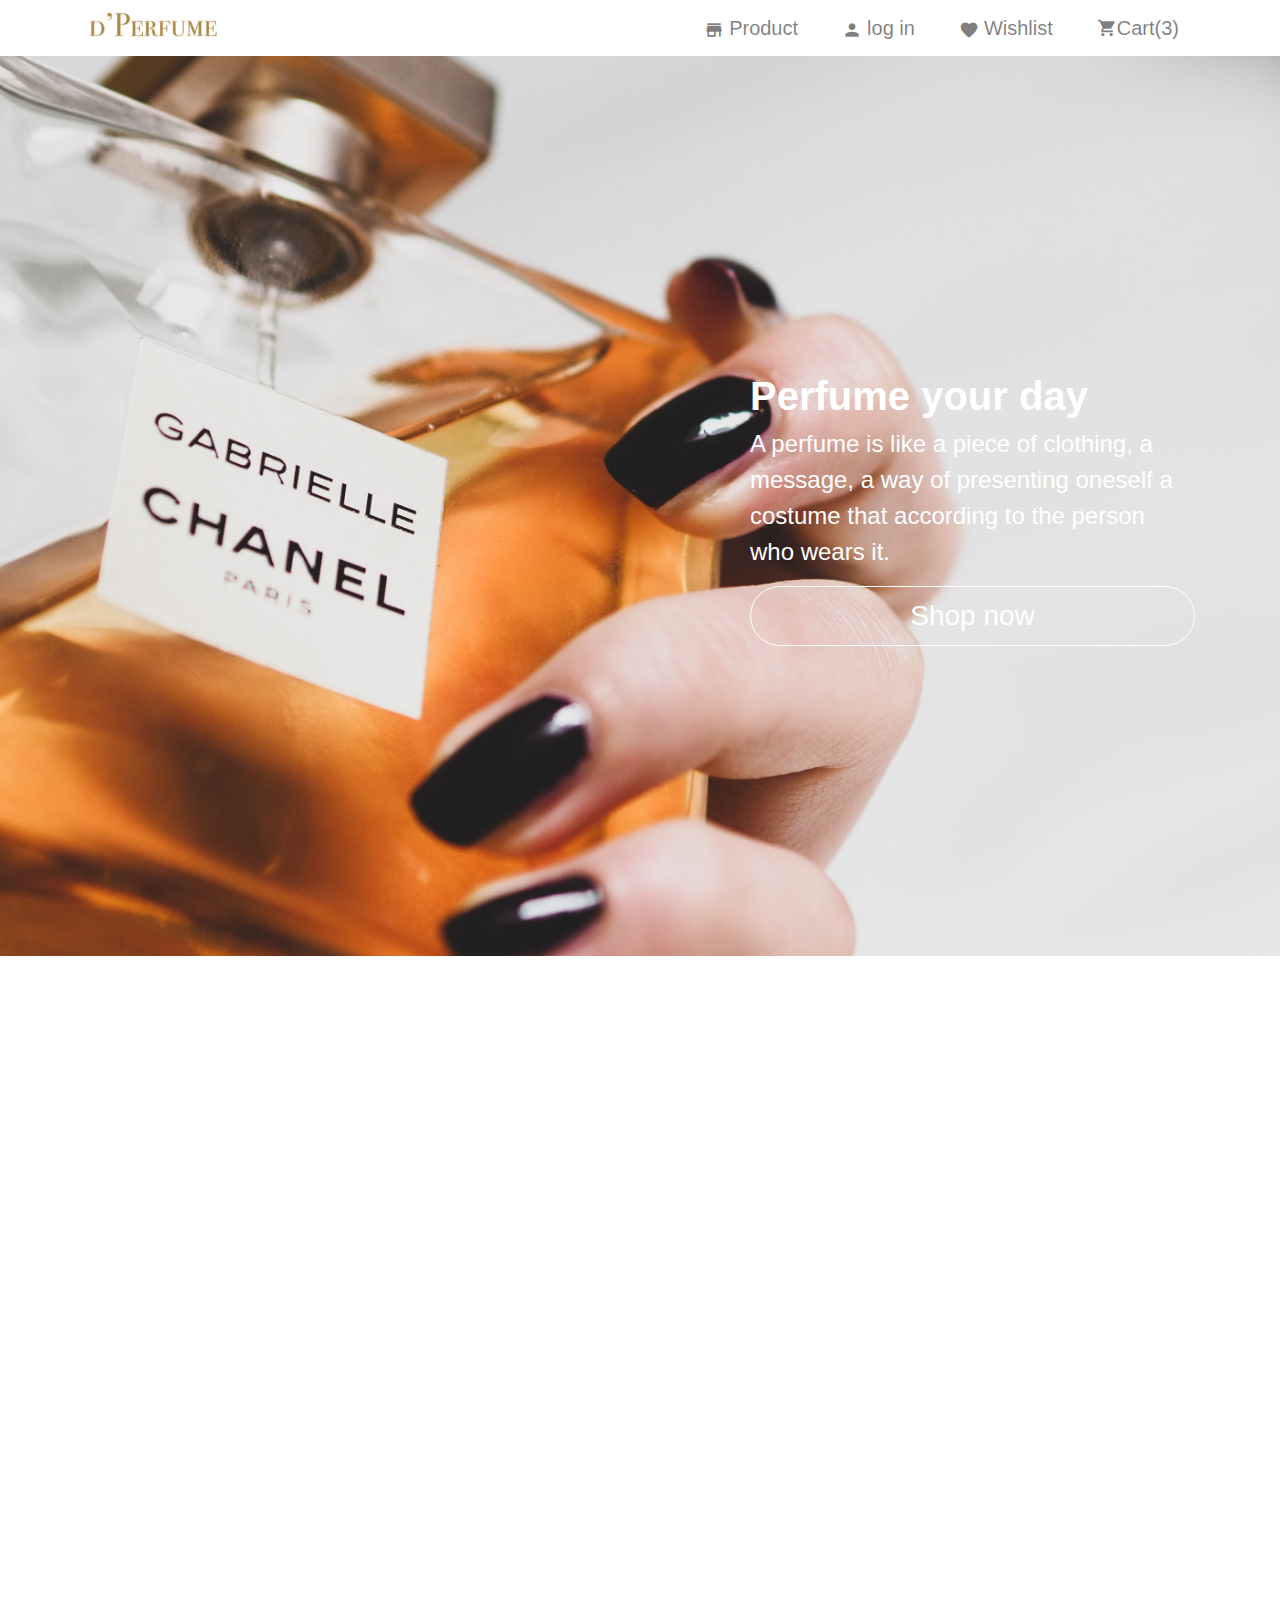
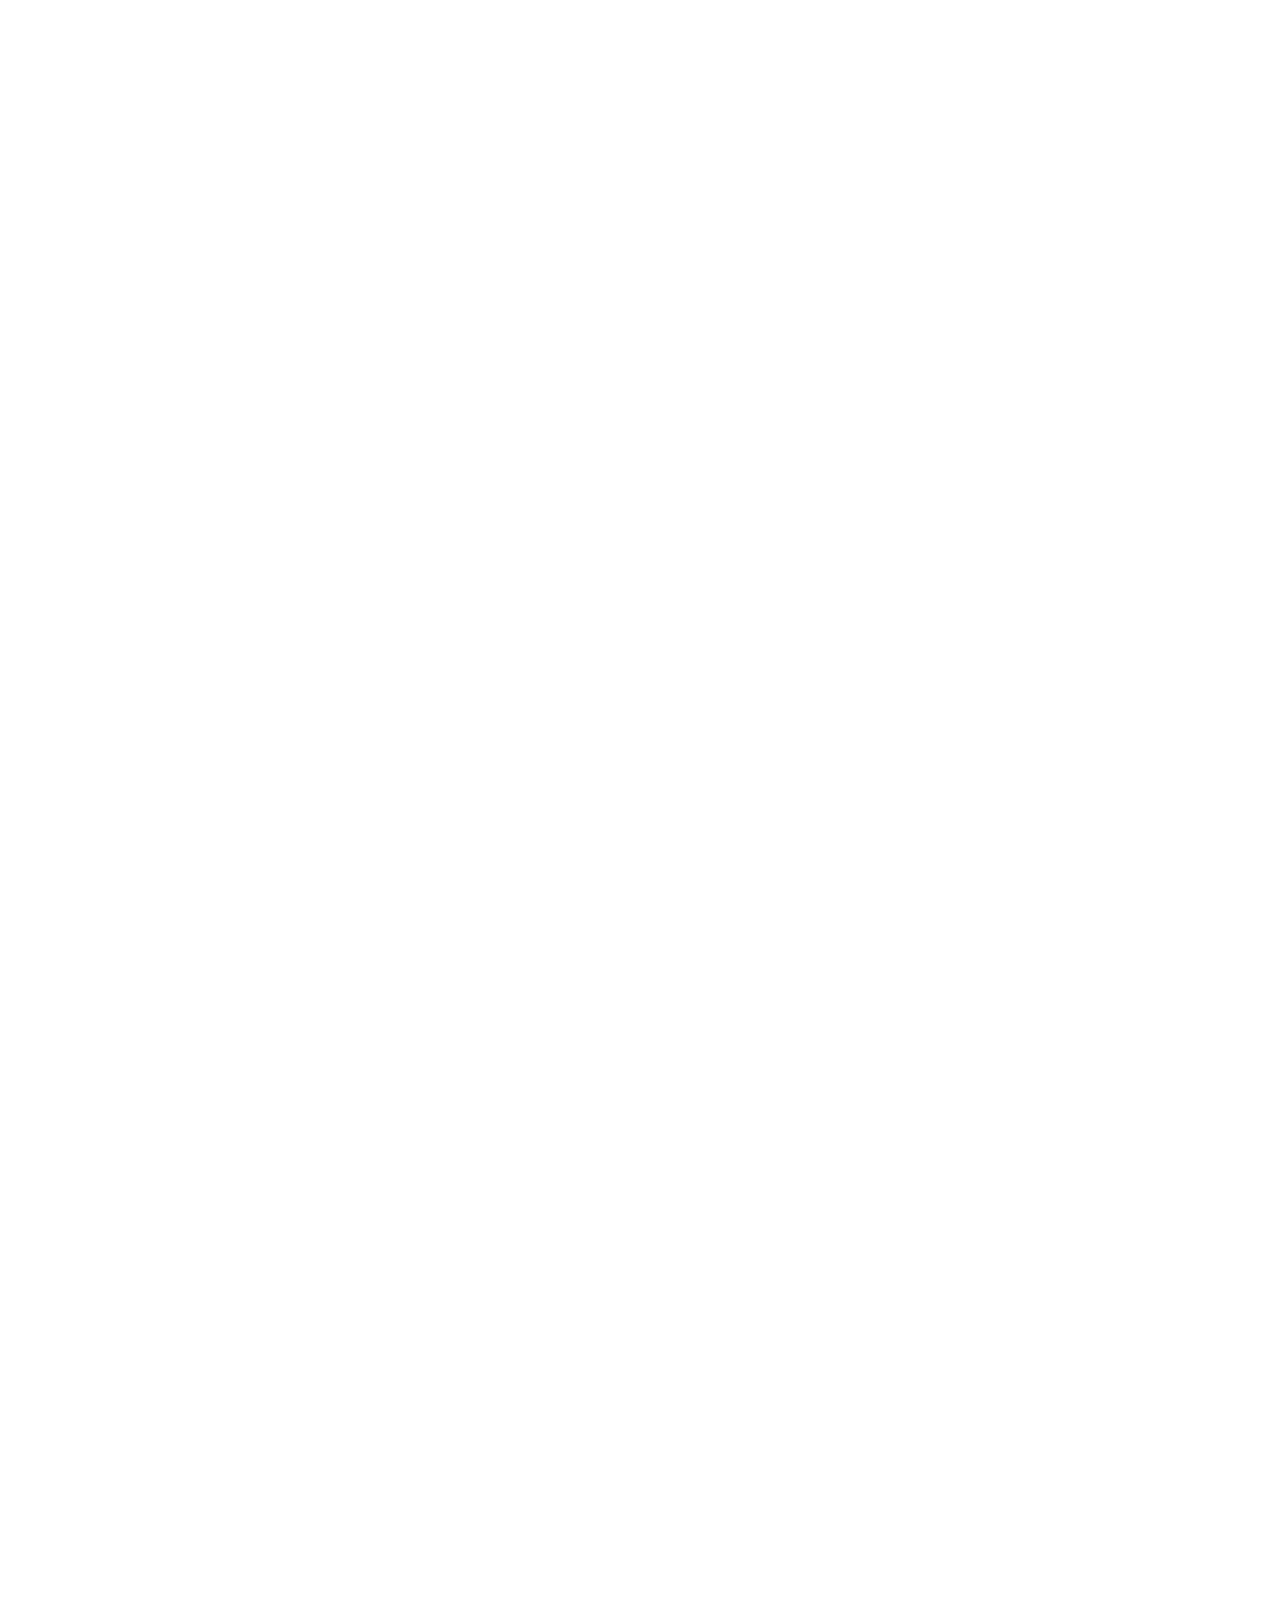
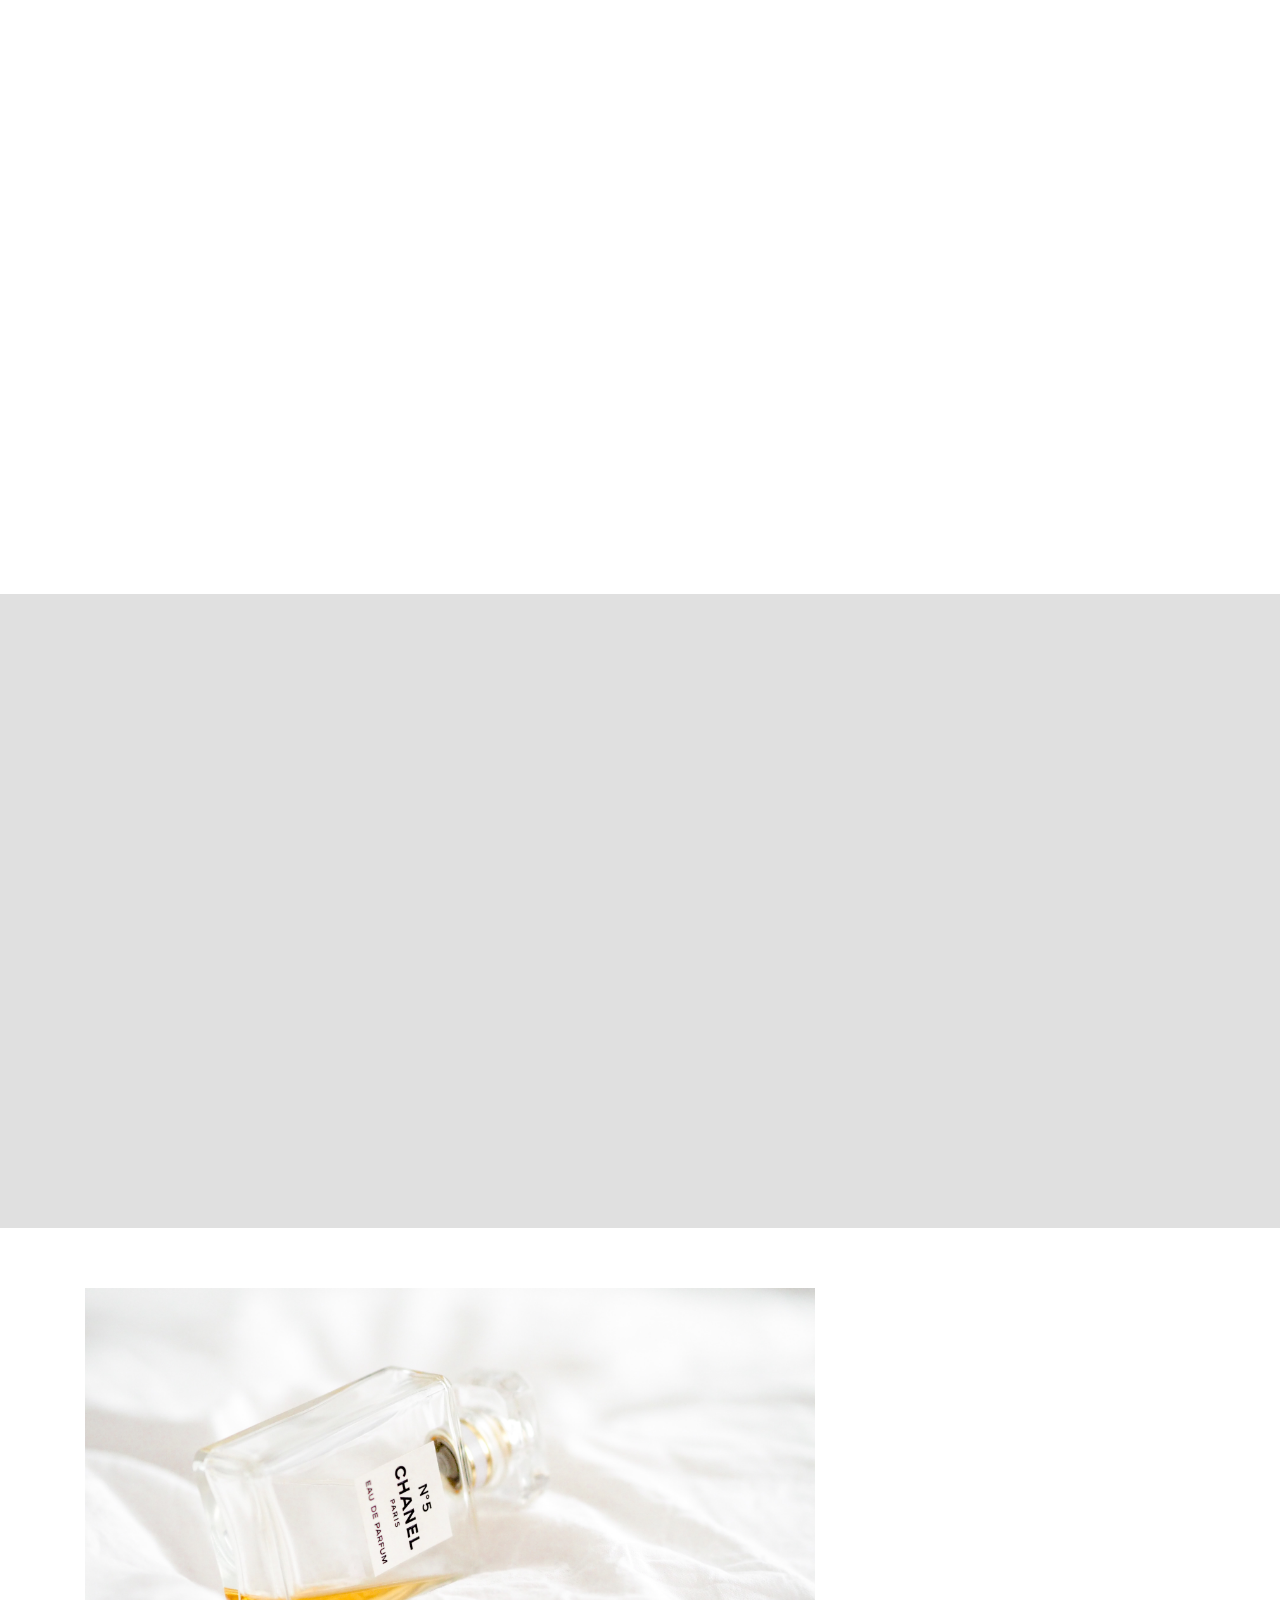
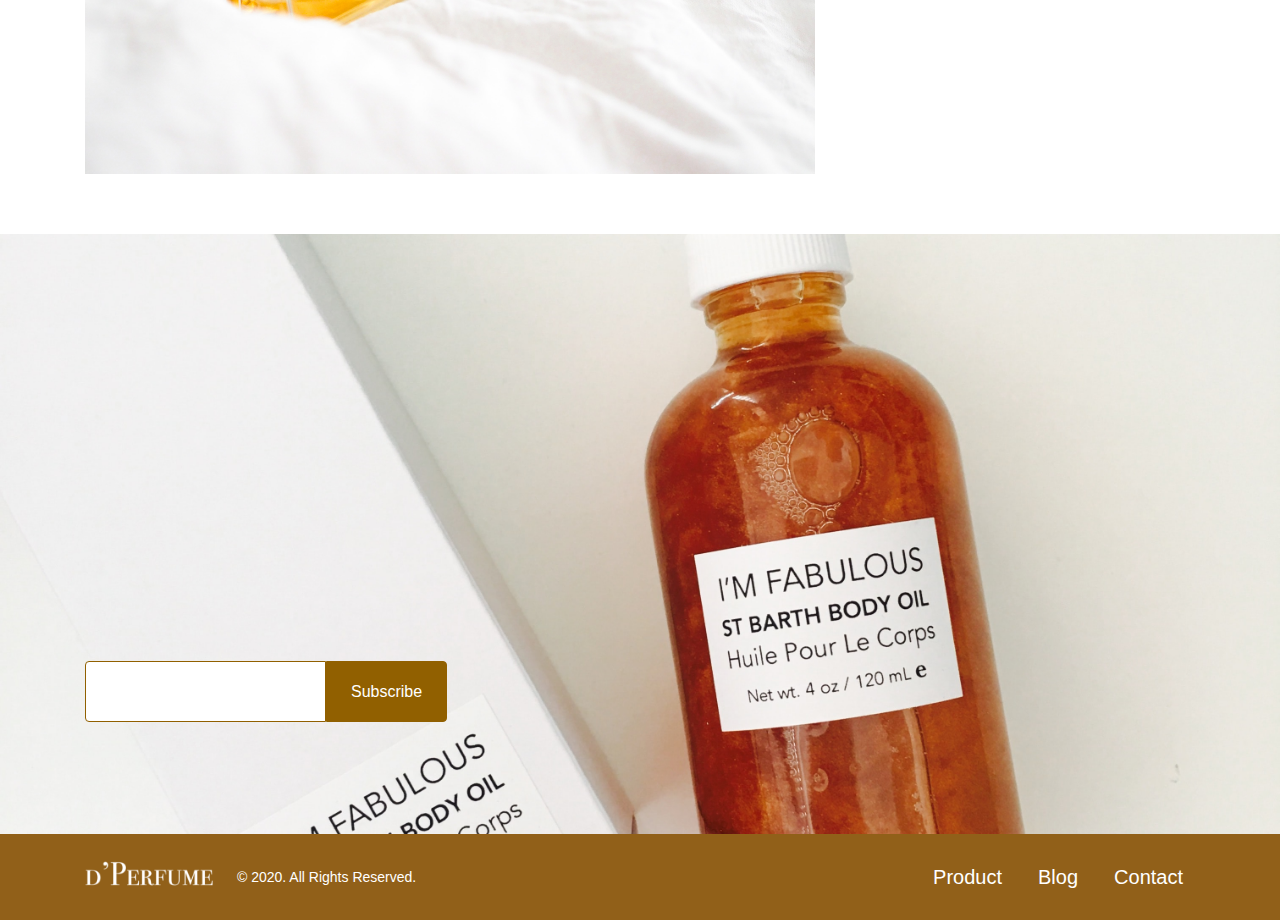
==== index.html @ 05b0032e "Update 2020-11-29T04:38:11.245Z" ====
<!DOCTYPE html>
<html lang="en">

<head>
  <meta charset="UTF-8">
  <meta name="viewport" content="width=device-width, initial-scale=1.0">
  <meta http-equiv="X-UA-Compatible" content="ie=edge">
  <title>首頁</title>
  <link href="https://fonts.googleapis.com/icon?family=Material+Icons"
    rel="stylesheet">
  <link rel="stylesheet" href="./assets/style/all.css">

</head>

<body>
  <header class="header">
    <div class="container-fluid container-md">
      <nav class="navbar navbar-expand-md navbar-light bg-light py-lg-1 ">
        <h1 class="ml-5 ml-md-0"><a class="navbar-brand logo" href="index.html">d’Perfume</a></h1>
        <div class="phone-menu d-lg-none d-flex align-items-center">
          <a class="d-md-none px-1 py-3" href="#">
            <span class="material-icons cart text-secondary-light">
              shopping_cart
            </span>
          </a>
          <button class="navbar-toggler" type="button" data-toggle="collapse"   data-target="#navbarNav" aria-controls="navbarNav" aria-expanded="false" aria-label="Toggle navigation">
            <span class="navbar-toggler-icon"></span>
          </button>
        </div>
        <div class="collapse navbar-collapse" id="navbarNav">
          <ul class="navbar-nav">
            <li class="nav-item mr-lg-5 order-0">
              <a class="nav-link text-center p-3" href="product.html">
                <span class="material-icons d-none d-md-inline">
                  store
                </span>
                Product</a>
            </li>
            <li class="nav-item mr-lg-5 order-5 order-md-1">
              <a class="nav-link text-center p-3" href="login.html">
                <span class="material-icons d-none d-md-inline">
                  person
                </span>
                log in </a>
            </li>
            <li class="nav-item mr-lg-5 order-1 order-md-2">
              <a class="nav-link text-center p-3" href="#">
                <span class="material-icons d-none d-md-inline">
                  favorite
                </span>
                Wishlist </a>
            </li>
            <li class="nav-item mr-lg-5 d-md-none order-2">
              <a class="nav-link text-center p-3" href="#">
                Blog </a>
            </li>
            <li class="nav-item mr-lg-5 d-md-none order-3">
              <a class="nav-link text-center p-3" href="#">
                Contact </a>
            </li>
            <li class="nav-item d-none d-md-block order-md-4">
              <a class="nav-link d-flex align-items-center p-3" href="#">
                <span class="material-icons d-md-inline">
                  shopping_cart
                </span>
                Cart(3) </a>
            </li>
          </ul>
        </div>
      </nav>
    </div>
  </header>

  

<!-- banner -->
<div class="banner">
  <div class="container d-flex">
    <div class="row my-auto">
      <div class="col-lg-5 offset-lg-7"">
        <h2 class="h1 text-light">Perfume your day</h2>
        <p class="h4 text-light mb-4">A perfume is like a piece of clothing, a message, a way of presenting oneself a costume that according to the person who wears it.</p>
        <a href="product.html" class="h3-m-xs btn-light-outline text-center px-20 px-lg-26 px-lg-27 py-3">Shop now</a>
      </div>
    </div>
  </div>
</div>

<!-- info -->
<div class="container py-10 py-lg-15">
  <ul>
    <li class="row no-gutters flex-lg-row-reverse align-items-center" data-aos="fade-up">
      <img src="./assets/images/index2.jpg" alt="" class="col-lg-6 img-fluid mb-2 mb-lg-0">
      <div class="info-card col-lg-6 mb-8 mb-lg-0">
        <h3 class="card-title">Gabrielle CHANEL</h3>
        <p class="card-text mb-2 mb-lg-4">全新嗅覺體驗，花香四溢、明亮馥郁。結合茉莉、依蘭依蘭、橙花和最迷人的格拉斯晚香玉之花香，呈現出夢幻花香氣息。 極具女性特質的香奈兒嘉柏麗香水，專為光芒四射的她而生。</p>
        <a href="#" class="card-link">查看更多</a>
      </div>
    </li>
    <li class="row no-gutters align-items-center" data-aos="fade-up">
      <img src="./assets/images/index3.png" alt="" class="col-lg-6 img-fluid mb-2 mb-lg-0">
      <div class="info-card col-lg-6 mb-8 mb-lg-0">
        <h3 class="card-title">Five O’clock Au Gingembre</h3>
        <p class="card-text mb-2 mb-lg-4">生薑與溫醇的肉桂香、紅糖的香甜摻和成一氣，溫暖微辛的氣息反倒形成一股輕煙氤氳開來，還帶點微微煙醺感漫溢在整個鼻息之間，細聞之下,又還有溫溫淡淡的木香，溫和而暖心。</p>
        <a href="#" class="card-link">查看更多</a>
      </div>
    </li>
    <li class="row no-gutters flex-lg-row-reverse align-items-center" data-aos="fade-up">
      <img src="./assets/images/index4.jpg" alt="" class="col-lg-6 img-fluid mb-2 mb-lg-0">
      <div class="info-card col-lg-6 mb-8 mb-lg-0">
        <h3 class="card-title">CHANEL N°5</h3>
        <p class="card-text mb-2 mb-lg-4">N°5，女性魅力的極致精髓。散發柔美澄透的乙醛花束香氣。經典傳奇香氛，蘊藏於極簡設計的獨特瓶身。</p>
        <a href="#" class="card-link">查看更多</a>
      </div>
    </li>
    <li class="row no-gutters align-items-center" data-aos="fade-up">
      <img src="./assets/images/index5.jpg" alt="" class="col-lg-6 img-fluid mb-2 mb-lg-0">
      <div class="info-card col-lg-6">
        <h3 class="card-subtitle mb-1">1. <br>Levels of Preventive <br>Maintenance Compliance</h3>
        <p class="card-p mb-5 mb-lg-10 mb-xl-13">The core idea of preventative maintenance is the performance of proactive actions against unscheduled downtime in order to identify potential defects before they evolve into something link severe.</p>
        <h3 class="card-subtitle mb-1">2. <br>Percentage of <br>Planned Maintenance</h3>
        <p class="card-p mb-5 mb-lg-10 mb-xl-13">The planned maintenance percentage is the total planned maintenance time in your CMMS software over a date range over the total number of hours of a service performed by the technicians.</p>
        <h3 class="card-subtitle mb-1">3. <br>Critical percentage of <br>planned maintenance</h3>
        <p class="card-p mb-5 mb-lg-13 mb-xl-15">Calculating the critical percentage of planned maintenance will help you prioritize the most important operations that should be performed immediately.</p>
        <a href="#" class="btn-secondary-outline h5-m text-center px-7 px-lg-10 px-xl-13 py-4">Plan a free online training</a>
      </div>
    </li>
  </ul>
</div>


<!-- product -->
<div class="product pt-8 pb-1 py-lg-8">
  <div class="container">
    <ul class="row">
      <li class="product-card col-lg-4 py-2" data-aos="fade-left">
        <a href="#" class="row">
          <div class="col-12 mb-2">
            <img src="./assets/images/index6.jpg" alt="" class="product-photo img-fluid d-none d-lg-block">
            <img src="./assets/images/index6-s.jpg" alt="" class="product-photo img-fluid d-block d-lg-none">
          </div>
          <div class="col-12">
            <h3 class="card-subtitle">Poppy & Barley</h3>
            <h4 class="card-p mb-1 mb-lg-4">Jo Malone</h4>
            <p class="card-p mb-8 mb-lg-0">NT$1,380<span class="card-p discount ml-2">NT$1,500</span></p>
          </div>
        </a>
      </li>
      <li class="product-card col-lg-4 py-2" data-aos="fade-left">
        <a href="#" class="row">
          <div class="col-12 mb-2">
            <img src="./assets/images/index7.jpg" alt="" class="product-photo img-fluid d-none d-lg-block">
            <img src="./assets/images/index7-s.jpg" alt="" class="product-photo img-fluid d-block d-lg-none">
          </div>
          <div class="col-12">
            <h3 class="card-subtitle">Body Wash</h3>
            <h4 class="card-p mb-1 mb-lg-4">Curology</h4>
            <p class="card-p mb-8 mb-lg-0">NT$1,580</p>
          </div>
        </a>
      </li>
      <li class="product-card col-lg-4 py-2" data-aos="fade-left">
        <a href="#" class="row">
          <div class="sold col-12 mb-2">
            <img src="./assets/images/index8.jpg" alt="" class="product-photo img-fluid d-none d-lg-block">
            <img src="./assets/images/index8-s.jpg" alt="" class="product-photo img-fluid d-block d-lg-none">
          </div>
          <p class="sold-text h4-sb text-light text-center">Sold out</p>
          <div class="col-12">
            <h3 class="card-subtitle">Apple Cider Vinegar Capsule</h3>
            <h4 class="card-p mb-1 mb-lg-4">Tonik</h4>
            <p class="card-p mb-8 mb-lg-0">NT$1,580</p>
          </div>
        </a>
      </li>
    </ul>
  </div>
</div>

<!-- news -->
<div class="container py-10 py-lg-15">
  <div class="row align-items-center">
    <div class="col-lg-8">
      <img src="./assets/images/index9.jpg" alt="" class="img-fluid mb-2 mb-lg-0">
    </div>
    <div class="col-lg-4" data-aos="zoom-in-up">
      <h3 class="card-title">Bottle-Recycling</h3>
      <h4 class="card-text mb-2 mb-lg-4">Recycle your used empty bottles and be rewarded!</h4>
      <p class="card-p mb-2 mb-lg-4">For the past 10 years, we have collected over 800,000 bottles through Empty Bottle Recycling Campaign and planted link than 860 pine trees for a better environment.For the past 10 years, we have collected over 800,000 bottles through Empty Bottle Recycling Campaign and planted link than 860 pine trees for a better environment.</p>
      <a href="#" class="card-link">查看更多</a>
    </div>
  </div>
</div>


<!-- subscript -->
<div class="subscript">
  <div class="container d-flex pb-28">
    <div class="row w-100 mt-auto">
      <div class="col-lg-4">
        <h2 class="h2-sb text-secondary-light mb-5" data-aos="fade-right">記得<br>訂閱以獲取更多資訊！</h2>
        <div class="d-flex">
          <input type="email" name="email" id="email" class="h6-m-xs text-secondary-light border border-primary-light rounded-left px-2 px-lg-3 px-lg-4 py-5">
          <input type="submit" value="Subscribe" class="h6-m-xs btn-primary rounded-right px-2 px-lg-6 py-5">
        </div>
      </div>
    </div>
  </div>
</div>

  <footer class="footer">
    <nav class="navbar .d-lg-none .d-lg-block navbar-expand-lg navbar-primary bg-primary py-5 py-lg-4 ">
      <div class="container justify-content-center justify-content-lg-between">
        <div class="d-flex align-items-center">
          <h4 class="mr-6 mr-lg-5"><a class="navbar-brand logo" href="index.html">d’Perfume</a></h1>
          <p class="h7-m text-light">© 2020. All Rights Reserved.</p>
        </div>
        <div class="d-none d-lg-block">
          <ul class="navbar-nav">
            <li class="nav-item mr-3">
              <a class="nav-link d-flex align-items-center p-3" href="product.html">
                Product</a>
            </li>
            <li class="nav-item mr-3">
              <a class="nav-link d-flex align-items-center p-3" href="#">
                Blog </a>
            </li>
            <li class="nav-item">
              <a class="nav-link d-flex align-items-center p-3" href="#">
                Contact </a>
            </li>
          </ul>
        </div>
      </div>
    </nav>
  </footer>


  <script src="https://code.jquery.com/jquery-3.5.1.slim.min.js" integrity="sha384-DfXdz2htPH0lsSSs5nCTpuj/zy4C+OGpamoFVy38MVBnE+IbbVYUew+OrCXaRkfj" crossorigin="anonymous"></script>
  <script src="https://cdn.jsdelivr.net/npm/bootstrap@4.5.3/dist/js/bootstrap.bundle.min.js" integrity="sha384-ho+j7jyWK8fNQe+A12Hb8AhRq26LrZ/JpcUGGOn+Y7RsweNrtN/tE3MoK7ZeZDyx" crossorigin="anonymous"></script>
  <script src="./assets/js/vendors.js"></script>
  <script src="./assets/js/all.js"></script>
  <link rel="stylesheet" href="https://unpkg.com/aos@next/dist/aos.css" />
  <script src="https://unpkg.com/aos@next/dist/aos.js"></script>
  <script>
    AOS.init({
      offset: 120, // offset (in px) from the original trigger point
      delay: 0, // values from 0 to 3000, with step 50ms
      duration: 1000, // values from 0 to 3000, with step 50ms
      easing: 'ease', // default easing for AOS animations
      once: false, // whether animation should happen only once - while scrolling down
    });
  </script>
</body>

</html>
---- assets/style/all.css ----
@charset "UTF-8";
/* http://meyerweb.com/eric/tools/css/reset/ 
   v2.0 | 20110126
   License: none (public domain)
*/
html,
body,
div,
span,
applet,
object,
iframe,
h1,
h2,
h3,
h4,
h5,
h6,
p,
blockquote,
pre,
a,
abbr,
acronym,
address,
big,
cite,
code,
del,
dfn,
em,
img,
ins,
kbd,
q,
s,
samp,
small,
strike,
strong,
sub,
sup,
tt,
var,
b,
u,
i,
center,
dl,
dt,
dd,
ol,
ul,
li,
fieldset,
form,
label,
legend,
table,
caption,
tbody,
tfoot,
thead,
tr,
th,
td,
article,
aside,
canvas,
details,
embed,
figure,
figcaption,
footer,
header,
hgroup,
menu,
nav,
output,
ruby,
section,
summary,
time,
mark,
audio,
video {
  margin: 0;
  padding: 0;
  border: 0;
  font-size: 100%;
  font: inherit;
  vertical-align: baseline; }

/* HTML5 display-role reset for older browsers */
article,
aside,
details,
figcaption,
figure,
footer,
header,
hgroup,
menu,
nav,
section {
  display: block; }

body {
  line-height: 1; }

ol,
ul {
  list-style: none; }

blockquote,
q {
  quotes: none; }

blockquote:before,
blockquote:after,
q:before,
q:after {
  content: '';
  content: none; }

table {
  border-collapse: collapse;
  border-spacing: 0; }

/* CSS RESET OVER */
/*!
 * Bootstrap v4.5.3 (https://getbootstrap.com/)
 * Copyright 2011-2020 The Bootstrap Authors
 * Copyright 2011-2020 Twitter, Inc.
 * Licensed under MIT (https://github.com/twbs/bootstrap/blob/main/LICENSE)
 */
:root {
  --blue: #007bff;
  --indigo: #6610f2;
  --purple: #6f42c1;
  --pink: #e83e8c;
  --red: #dc3545;
  --orange: #fd7e14;
  --yellow: #ffc107;
  --green: #28a745;
  --teal: #20c997;
  --cyan: #17a2b8;
  --white: #fff;
  --gray: #6c757d;
  --gray-dark: #343a40;
  --primary: #916019;
  --primary-light: #916000;
  --primary-lighter: #AC8A46;
  --secondary: #000000;
  --secondary-light: #8D8D8D;
  --secondary-lighter: #E0E0E0;
  --success: #28a745;
  --info: #495057;
  --info-dark: #373A3C;
  --info-light: #818A91;
  --info-lighter: #CED4DA;
  --point: #707070;
  --point-dark: #848484;
  --point-light: #A5A5A5;
  --warning: #ffc107;
  --danger: #dc3545;
  --light: #FFFFFF;
  --dark: #212529;
  --breakpoint-xs: 0;
  --breakpoint-sm: 576px;
  --breakpoint-md: 768px;
  --breakpoint-lg: 992px;
  --breakpoint-xl: 1200px;
  --font-family-sans-serif: -apple-system, BlinkMacSystemFont, "Segoe UI", Roboto, "Helvetica Neue", Arial, "Noto Sans", sans-serif, "Apple Color Emoji", "Segoe UI Emoji", "Segoe UI Symbol", "Noto Color Emoji";
  --font-family-monospace: SFMono-Regular, Menlo, Monaco, Consolas, "Liberation Mono", "Courier New", monospace; }

*,
*::before,
*::after {
  -webkit-box-sizing: border-box;
          box-sizing: border-box; }

html {
  font-family: sans-serif;
  line-height: 1.15;
  -webkit-text-size-adjust: 100%;
  -webkit-tap-highlight-color: rgba(0, 0, 0, 0); }

article,
aside,
figcaption,
figure,
footer,
header,
hgroup,
main,
nav,
section {
  display: block; }

body {
  margin: 0;
  font-family: -apple-system, BlinkMacSystemFont, "Segoe UI", Roboto, "Helvetica Neue", Arial, "Noto Sans", sans-serif, "Apple Color Emoji", "Segoe UI Emoji", "Segoe UI Symbol", "Noto Color Emoji";
  font-size: 1rem;
  font-weight: 400;
  line-height: 1.5;
  color: #212529;
  text-align: left;
  background-color: #fff; }

[tabindex="-1"]:focus:not(:focus-visible) {
  outline: 0 !important; }

hr {
  -webkit-box-sizing: content-box;
          box-sizing: content-box;
  height: 0;
  overflow: visible; }

h1,
h2,
h3,
h4,
h5,
h6 {
  margin-top: 0;
  margin-bottom: 0; }

p {
  margin-top: 0;
  margin-bottom: 0; }

abbr[title],
abbr[data-original-title] {
  text-decoration: underline;
  -webkit-text-decoration: underline dotted;
          text-decoration: underline dotted;
  cursor: help;
  border-bottom: 0;
  -webkit-text-decoration-skip-ink: none;
          text-decoration-skip-ink: none; }

address {
  margin-bottom: 1rem;
  font-style: normal;
  line-height: inherit; }

ol,
ul,
dl {
  margin-top: 0;
  margin-bottom: 1rem; }

ol ol,
ul ul,
ol ul,
ul ol {
  margin-bottom: 0; }

dt {
  font-weight: 700; }

dd {
  margin-bottom: .5rem;
  margin-left: 0; }

blockquote {
  margin: 0 0 1rem; }

b,
strong {
  font-weight: bolder; }

small {
  font-size: 80%; }

sub,
sup {
  position: relative;
  font-size: 75%;
  line-height: 0;
  vertical-align: baseline; }

sub {
  bottom: -.25em; }

sup {
  top: -.5em; }

a {
  color: #000000;
  text-decoration: none;
  background-color: transparent; }

a:not([href]):not([class]) {
  color: inherit;
  text-decoration: none; }
  a:not([href]):not([class]):hover {
    color: inherit;
    text-decoration: none; }

pre,
code,
kbd,
samp {
  font-family: SFMono-Regular, Menlo, Monaco, Consolas, "Liberation Mono", "Courier New", monospace;
  font-size: 1em; }

pre {
  margin-top: 0;
  margin-bottom: 1rem;
  overflow: auto;
  -ms-overflow-style: scrollbar; }

figure {
  margin: 0 0 1rem; }

img {
  vertical-align: middle;
  border-style: none; }

svg {
  overflow: hidden;
  vertical-align: middle; }

table {
  border-collapse: collapse; }

caption {
  padding-top: 0.75rem;
  padding-bottom: 0.75rem;
  color: #6c757d;
  text-align: left;
  caption-side: bottom; }

th {
  text-align: inherit;
  text-align: -webkit-match-parent; }

label {
  display: inline-block;
  margin-bottom: 0; }

button {
  border-radius: 0; }

button:focus {
  outline: 1px dotted;
  outline: 5px auto -webkit-focus-ring-color; }

input,
button,
select,
optgroup,
textarea {
  margin: 0;
  font-family: inherit;
  font-size: inherit;
  line-height: inherit; }

button,
input {
  overflow: visible; }

button,
select {
  text-transform: none; }

[role="button"] {
  cursor: pointer; }

select {
  word-wrap: normal; }

button,
[type="button"],
[type="reset"],
[type="submit"] {
  -webkit-appearance: button; }

button:not(:disabled),
[type="button"]:not(:disabled),
[type="reset"]:not(:disabled),
[type="submit"]:not(:disabled) {
  cursor: pointer; }

button::-moz-focus-inner,
[type="button"]::-moz-focus-inner,
[type="reset"]::-moz-focus-inner,
[type="submit"]::-moz-focus-inner {
  padding: 0;
  border-style: none; }

input[type="radio"],
input[type="checkbox"] {
  -webkit-box-sizing: border-box;
          box-sizing: border-box;
  padding: 0; }

textarea {
  overflow: auto;
  resize: vertical; }

fieldset {
  min-width: 0;
  padding: 0;
  margin: 0;
  border: 0; }

legend {
  display: block;
  width: 100%;
  max-width: 100%;
  padding: 0;
  margin-bottom: .5rem;
  font-size: 1.5rem;
  line-height: inherit;
  color: inherit;
  white-space: normal; }

progress {
  vertical-align: baseline; }

[type="number"]::-webkit-inner-spin-button,
[type="number"]::-webkit-outer-spin-button {
  height: auto; }

[type="search"] {
  outline-offset: -2px;
  -webkit-appearance: none; }

[type="search"]::-webkit-search-decoration {
  -webkit-appearance: none; }

::-webkit-file-upload-button {
  font: inherit;
  -webkit-appearance: button; }

output {
  display: inline-block; }

summary {
  display: list-item;
  cursor: pointer; }

template {
  display: none; }

[hidden] {
  display: none !important; }

.img-fluid {
  max-width: 100%;
  height: auto; }

.img-thumbnail {
  padding: 0.25rem;
  background-color: #fff;
  border: 1px solid #dee2e6;
  border-radius: 0.25rem;
  max-width: 100%;
  height: auto; }

.figure {
  display: inline-block; }

.figure-img {
  margin-bottom: 2px;
  line-height: 1; }

.figure-caption {
  font-size: 90%;
  color: #6c757d; }

code {
  font-size: 87.5%;
  color: #e83e8c;
  word-wrap: break-word; }
  a > code {
    color: inherit; }

kbd {
  padding: 0.2rem 0.4rem;
  font-size: 87.5%;
  color: #fff;
  background-color: #212529;
  border-radius: 0.2rem; }
  kbd kbd {
    padding: 0;
    font-size: 100%;
    font-weight: 700; }

pre {
  display: block;
  font-size: 87.5%;
  color: #212529; }
  pre code {
    font-size: inherit;
    color: inherit;
    word-break: normal; }

.pre-scrollable {
  max-height: 340px;
  overflow-y: scroll; }

.container,
.container-fluid,
.container-sm,
.container-md,
.container-lg,
.container-xl {
  width: 100%;
  padding-right: 15px;
  padding-left: 15px;
  margin-right: auto;
  margin-left: auto; }

@media (min-width: 576px) {
  .container, .container-sm {
    max-width: 540px; } }

@media (min-width: 768px) {
  .container, .container-sm, .container-md {
    max-width: 720px; } }

@media (min-width: 992px) {
  .container, .container-sm, .container-md, .container-lg {
    max-width: 960px; } }

@media (min-width: 1200px) {
  .container, .container-sm, .container-md, .container-lg, .container-xl {
    max-width: 1140px; } }

.row {
  display: -webkit-box;
  display: -ms-flexbox;
  display: flex;
  -ms-flex-wrap: wrap;
      flex-wrap: wrap;
  margin-right: -15px;
  margin-left: -15px; }

.no-gutters {
  margin-right: 0;
  margin-left: 0; }
  .no-gutters > .col,
  .no-gutters > [class*="col-"] {
    padding-right: 0;
    padding-left: 0; }

.col-1, .col-2, .col-3, .col-4, .col-5, .col-6, .col-7, .col-8, .col-9, .col-10, .col-11, .col-12, .col,
.col-auto, .col-sm-1, .col-sm-2, .col-sm-3, .col-sm-4, .col-sm-5, .col-sm-6, .col-sm-7, .col-sm-8, .col-sm-9, .col-sm-10, .col-sm-11, .col-sm-12, .col-sm,
.col-sm-auto, .col-md-1, .col-md-2, .col-md-3, .col-md-4, .col-md-5, .col-md-6, .col-md-7, .col-md-8, .col-md-9, .col-md-10, .col-md-11, .col-md-12, .col-md,
.col-md-auto, .col-lg-1, .col-lg-2, .col-lg-3, .col-lg-4, .col-lg-5, .col-lg-6, .col-lg-7, .col-lg-8, .col-lg-9, .col-lg-10, .col-lg-11, .col-lg-12, .col-lg,
.col-lg-auto, .col-xl-1, .col-xl-2, .col-xl-3, .col-xl-4, .col-xl-5, .col-xl-6, .col-xl-7, .col-xl-8, .col-xl-9, .col-xl-10, .col-xl-11, .col-xl-12, .col-xl,
.col-xl-auto {
  position: relative;
  width: 100%;
  padding-right: 15px;
  padding-left: 15px; }

.col {
  -ms-flex-preferred-size: 0;
      flex-basis: 0;
  -webkit-box-flex: 1;
      -ms-flex-positive: 1;
          flex-grow: 1;
  max-width: 100%; }

.row-cols-1 > * {
  -webkit-box-flex: 0;
      -ms-flex: 0 0 100%;
          flex: 0 0 100%;
  max-width: 100%; }

.row-cols-2 > * {
  -webkit-box-flex: 0;
      -ms-flex: 0 0 50%;
          flex: 0 0 50%;
  max-width: 50%; }

.row-cols-3 > * {
  -webkit-box-flex: 0;
      -ms-flex: 0 0 33.33333%;
          flex: 0 0 33.33333%;
  max-width: 33.33333%; }

.row-cols-4 > * {
  -webkit-box-flex: 0;
      -ms-flex: 0 0 25%;
          flex: 0 0 25%;
  max-width: 25%; }

.row-cols-5 > * {
  -webkit-box-flex: 0;
      -ms-flex: 0 0 20%;
          flex: 0 0 20%;
  max-width: 20%; }

.row-cols-6 > * {
  -webkit-box-flex: 0;
      -ms-flex: 0 0 16.66667%;
          flex: 0 0 16.66667%;
  max-width: 16.66667%; }

.col-auto {
  -webkit-box-flex: 0;
      -ms-flex: 0 0 auto;
          flex: 0 0 auto;
  width: auto;
  max-width: 100%; }

.col-1 {
  -webkit-box-flex: 0;
      -ms-flex: 0 0 8.33333%;
          flex: 0 0 8.33333%;
  max-width: 8.33333%; }

.col-2 {
  -webkit-box-flex: 0;
      -ms-flex: 0 0 16.66667%;
          flex: 0 0 16.66667%;
  max-width: 16.66667%; }

.col-3 {
  -webkit-box-flex: 0;
      -ms-flex: 0 0 25%;
          flex: 0 0 25%;
  max-width: 25%; }

.col-4 {
  -webkit-box-flex: 0;
      -ms-flex: 0 0 33.33333%;
          flex: 0 0 33.33333%;
  max-width: 33.33333%; }

.col-5 {
  -webkit-box-flex: 0;
      -ms-flex: 0 0 41.66667%;
          flex: 0 0 41.66667%;
  max-width: 41.66667%; }

.col-6 {
  -webkit-box-flex: 0;
      -ms-flex: 0 0 50%;
          flex: 0 0 50%;
  max-width: 50%; }

.col-7 {
  -webkit-box-flex: 0;
      -ms-flex: 0 0 58.33333%;
          flex: 0 0 58.33333%;
  max-width: 58.33333%; }

.col-8 {
  -webkit-box-flex: 0;
      -ms-flex: 0 0 66.66667%;
          flex: 0 0 66.66667%;
  max-width: 66.66667%; }

.col-9 {
  -webkit-box-flex: 0;
      -ms-flex: 0 0 75%;
          flex: 0 0 75%;
  max-width: 75%; }

.col-10 {
  -webkit-box-flex: 0;
      -ms-flex: 0 0 83.33333%;
          flex: 0 0 83.33333%;
  max-width: 83.33333%; }

.col-11 {
  -webkit-box-flex: 0;
      -ms-flex: 0 0 91.66667%;
          flex: 0 0 91.66667%;
  max-width: 91.66667%; }

.col-12 {
  -webkit-box-flex: 0;
      -ms-flex: 0 0 100%;
          flex: 0 0 100%;
  max-width: 100%; }

.order-first {
  -webkit-box-ordinal-group: 0;
      -ms-flex-order: -1;
          order: -1; }

.order-last {
  -webkit-box-ordinal-group: 14;
      -ms-flex-order: 13;
          order: 13; }

.order-0 {
  -webkit-box-ordinal-group: 1;
      -ms-flex-order: 0;
          order: 0; }

.order-1 {
  -webkit-box-ordinal-group: 2;
      -ms-flex-order: 1;
          order: 1; }

.order-2 {
  -webkit-box-ordinal-group: 3;
      -ms-flex-order: 2;
          order: 2; }

.order-3 {
  -webkit-box-ordinal-group: 4;
      -ms-flex-order: 3;
          order: 3; }

.order-4 {
  -webkit-box-ordinal-group: 5;
      -ms-flex-order: 4;
          order: 4; }

.order-5 {
  -webkit-box-ordinal-group: 6;
      -ms-flex-order: 5;
          order: 5; }

.order-6 {
  -webkit-box-ordinal-group: 7;
      -ms-flex-order: 6;
          order: 6; }

.order-7 {
  -webkit-box-ordinal-group: 8;
      -ms-flex-order: 7;
          order: 7; }

.order-8 {
  -webkit-box-ordinal-group: 9;
      -ms-flex-order: 8;
          order: 8; }

.order-9 {
  -webkit-box-ordinal-group: 10;
      -ms-flex-order: 9;
          order: 9; }

.order-10 {
  -webkit-box-ordinal-group: 11;
      -ms-flex-order: 10;
          order: 10; }

.order-11 {
  -webkit-box-ordinal-group: 12;
      -ms-flex-order: 11;
          order: 11; }

.order-12 {
  -webkit-box-ordinal-group: 13;
      -ms-flex-order: 12;
          order: 12; }

.offset-1 {
  margin-left: 8.33333%; }

.offset-2 {
  margin-left: 16.66667%; }

.offset-3 {
  margin-left: 25%; }

.offset-4 {
  margin-left: 33.33333%; }

.offset-5 {
  margin-left: 41.66667%; }

.offset-6 {
  margin-left: 50%; }

.offset-7 {
  margin-left: 58.33333%; }

.offset-8 {
  margin-left: 66.66667%; }

.offset-9 {
  margin-left: 75%; }

.offset-10 {
  margin-left: 83.33333%; }

.offset-11 {
  margin-left: 91.66667%; }

@media (min-width: 576px) {
  .col-sm {
    -ms-flex-preferred-size: 0;
        flex-basis: 0;
    -webkit-box-flex: 1;
        -ms-flex-positive: 1;
            flex-grow: 1;
    max-width: 100%; }
  .row-cols-sm-1 > * {
    -webkit-box-flex: 0;
        -ms-flex: 0 0 100%;
            flex: 0 0 100%;
    max-width: 100%; }
  .row-cols-sm-2 > * {
    -webkit-box-flex: 0;
        -ms-flex: 0 0 50%;
            flex: 0 0 50%;
    max-width: 50%; }
  .row-cols-sm-3 > * {
    -webkit-box-flex: 0;
        -ms-flex: 0 0 33.33333%;
            flex: 0 0 33.33333%;
    max-width: 33.33333%; }
  .row-cols-sm-4 > * {
    -webkit-box-flex: 0;
        -ms-flex: 0 0 25%;
            flex: 0 0 25%;
    max-width: 25%; }
  .row-cols-sm-5 > * {
    -webkit-box-flex: 0;
        -ms-flex: 0 0 20%;
            flex: 0 0 20%;
    max-width: 20%; }
  .row-cols-sm-6 > * {
    -webkit-box-flex: 0;
        -ms-flex: 0 0 16.66667%;
            flex: 0 0 16.66667%;
    max-width: 16.66667%; }
  .col-sm-auto {
    -webkit-box-flex: 0;
        -ms-flex: 0 0 auto;
            flex: 0 0 auto;
    width: auto;
    max-width: 100%; }
  .col-sm-1 {
    -webkit-box-flex: 0;
        -ms-flex: 0 0 8.33333%;
            flex: 0 0 8.33333%;
    max-width: 8.33333%; }
  .col-sm-2 {
    -webkit-box-flex: 0;
        -ms-flex: 0 0 16.66667%;
            flex: 0 0 16.66667%;
    max-width: 16.66667%; }
  .col-sm-3 {
    -webkit-box-flex: 0;
        -ms-flex: 0 0 25%;
            flex: 0 0 25%;
    max-width: 25%; }
  .col-sm-4 {
    -webkit-box-flex: 0;
        -ms-flex: 0 0 33.33333%;
            flex: 0 0 33.33333%;
    max-width: 33.33333%; }
  .col-sm-5 {
    -webkit-box-flex: 0;
        -ms-flex: 0 0 41.66667%;
            flex: 0 0 41.66667%;
    max-width: 41.66667%; }
  .col-sm-6 {
    -webkit-box-flex: 0;
        -ms-flex: 0 0 50%;
            flex: 0 0 50%;
    max-width: 50%; }
  .col-sm-7 {
    -webkit-box-flex: 0;
        -ms-flex: 0 0 58.33333%;
            flex: 0 0 58.33333%;
    max-width: 58.33333%; }
  .col-sm-8 {
    -webkit-box-flex: 0;
        -ms-flex: 0 0 66.66667%;
            flex: 0 0 66.66667%;
    max-width: 66.66667%; }
  .col-sm-9 {
    -webkit-box-flex: 0;
        -ms-flex: 0 0 75%;
            flex: 0 0 75%;
    max-width: 75%; }
  .col-sm-10 {
    -webkit-box-flex: 0;
        -ms-flex: 0 0 83.33333%;
            flex: 0 0 83.33333%;
    max-width: 83.33333%; }
  .col-sm-11 {
    -webkit-box-flex: 0;
        -ms-flex: 0 0 91.66667%;
            flex: 0 0 91.66667%;
    max-width: 91.66667%; }
  .col-sm-12 {
    -webkit-box-flex: 0;
        -ms-flex: 0 0 100%;
            flex: 0 0 100%;
    max-width: 100%; }
  .order-sm-first {
    -webkit-box-ordinal-group: 0;
        -ms-flex-order: -1;
            order: -1; }
  .order-sm-last {
    -webkit-box-ordinal-group: 14;
        -ms-flex-order: 13;
            order: 13; }
  .order-sm-0 {
    -webkit-box-ordinal-group: 1;
        -ms-flex-order: 0;
            order: 0; }
  .order-sm-1 {
    -webkit-box-ordinal-group: 2;
        -ms-flex-order: 1;
            order: 1; }
  .order-sm-2 {
    -webkit-box-ordinal-group: 3;
        -ms-flex-order: 2;
            order: 2; }
  .order-sm-3 {
    -webkit-box-ordinal-group: 4;
        -ms-flex-order: 3;
            order: 3; }
  .order-sm-4 {
    -webkit-box-ordinal-group: 5;
        -ms-flex-order: 4;
            order: 4; }
  .order-sm-5 {
    -webkit-box-ordinal-group: 6;
        -ms-flex-order: 5;
            order: 5; }
  .order-sm-6 {
    -webkit-box-ordinal-group: 7;
        -ms-flex-order: 6;
            order: 6; }
  .order-sm-7 {
    -webkit-box-ordinal-group: 8;
        -ms-flex-order: 7;
            order: 7; }
  .order-sm-8 {
    -webkit-box-ordinal-group: 9;
        -ms-flex-order: 8;
            order: 8; }
  .order-sm-9 {
    -webkit-box-ordinal-group: 10;
        -ms-flex-order: 9;
            order: 9; }
  .order-sm-10 {
    -webkit-box-ordinal-group: 11;
        -ms-flex-order: 10;
            order: 10; }
  .order-sm-11 {
    -webkit-box-ordinal-group: 12;
        -ms-flex-order: 11;
            order: 11; }
  .order-sm-12 {
    -webkit-box-ordinal-group: 13;
        -ms-flex-order: 12;
            order: 12; }
  .offset-sm-0 {
    margin-left: 0; }
  .offset-sm-1 {
    margin-left: 8.33333%; }
  .offset-sm-2 {
    margin-left: 16.66667%; }
  .offset-sm-3 {
    margin-left: 25%; }
  .offset-sm-4 {
    margin-left: 33.33333%; }
  .offset-sm-5 {
    margin-left: 41.66667%; }
  .offset-sm-6 {
    margin-left: 50%; }
  .offset-sm-7 {
    margin-left: 58.33333%; }
  .offset-sm-8 {
    margin-left: 66.66667%; }
  .offset-sm-9 {
    margin-left: 75%; }
  .offset-sm-10 {
    margin-left: 83.33333%; }
  .offset-sm-11 {
    margin-left: 91.66667%; } }

@media (min-width: 768px) {
  .col-md {
    -ms-flex-preferred-size: 0;
        flex-basis: 0;
    -webkit-box-flex: 1;
        -ms-flex-positive: 1;
            flex-grow: 1;
    max-width: 100%; }
  .row-cols-md-1 > * {
    -webkit-box-flex: 0;
        -ms-flex: 0 0 100%;
            flex: 0 0 100%;
    max-width: 100%; }
  .row-cols-md-2 > * {
    -webkit-box-flex: 0;
        -ms-flex: 0 0 50%;
            flex: 0 0 50%;
    max-width: 50%; }
  .row-cols-md-3 > * {
    -webkit-box-flex: 0;
        -ms-flex: 0 0 33.33333%;
            flex: 0 0 33.33333%;
    max-width: 33.33333%; }
  .row-cols-md-4 > * {
    -webkit-box-flex: 0;
        -ms-flex: 0 0 25%;
            flex: 0 0 25%;
    max-width: 25%; }
  .row-cols-md-5 > * {
    -webkit-box-flex: 0;
        -ms-flex: 0 0 20%;
            flex: 0 0 20%;
    max-width: 20%; }
  .row-cols-md-6 > * {
    -webkit-box-flex: 0;
        -ms-flex: 0 0 16.66667%;
            flex: 0 0 16.66667%;
    max-width: 16.66667%; }
  .col-md-auto {
    -webkit-box-flex: 0;
        -ms-flex: 0 0 auto;
            flex: 0 0 auto;
    width: auto;
    max-width: 100%; }
  .col-md-1 {
    -webkit-box-flex: 0;
        -ms-flex: 0 0 8.33333%;
            flex: 0 0 8.33333%;
    max-width: 8.33333%; }
  .col-md-2 {
    -webkit-box-flex: 0;
        -ms-flex: 0 0 16.66667%;
            flex: 0 0 16.66667%;
    max-width: 16.66667%; }
  .col-md-3 {
    -webkit-box-flex: 0;
        -ms-flex: 0 0 25%;
            flex: 0 0 25%;
    max-width: 25%; }
  .col-md-4 {
    -webkit-box-flex: 0;
        -ms-flex: 0 0 33.33333%;
            flex: 0 0 33.33333%;
    max-width: 33.33333%; }
  .col-md-5 {
    -webkit-box-flex: 0;
        -ms-flex: 0 0 41.66667%;
            flex: 0 0 41.66667%;
    max-width: 41.66667%; }
  .col-md-6 {
    -webkit-box-flex: 0;
        -ms-flex: 0 0 50%;
            flex: 0 0 50%;
    max-width: 50%; }
  .col-md-7 {
    -webkit-box-flex: 0;
        -ms-flex: 0 0 58.33333%;
            flex: 0 0 58.33333%;
    max-width: 58.33333%; }
  .col-md-8 {
    -webkit-box-flex: 0;
        -ms-flex: 0 0 66.66667%;
            flex: 0 0 66.66667%;
    max-width: 66.66667%; }
  .col-md-9 {
    -webkit-box-flex: 0;
        -ms-flex: 0 0 75%;
            flex: 0 0 75%;
    max-width: 75%; }
  .col-md-10 {
    -webkit-box-flex: 0;
        -ms-flex: 0 0 83.33333%;
            flex: 0 0 83.33333%;
    max-width: 83.33333%; }
  .col-md-11 {
    -webkit-box-flex: 0;
        -ms-flex: 0 0 91.66667%;
            flex: 0 0 91.66667%;
    max-width: 91.66667%; }
  .col-md-12 {
    -webkit-box-flex: 0;
        -ms-flex: 0 0 100%;
            flex: 0 0 100%;
    max-width: 100%; }
  .order-md-first {
    -webkit-box-ordinal-group: 0;
        -ms-flex-order: -1;
            order: -1; }
  .order-md-last {
    -webkit-box-ordinal-group: 14;
        -ms-flex-order: 13;
            order: 13; }
  .order-md-0 {
    -webkit-box-ordinal-group: 1;
        -ms-flex-order: 0;
            order: 0; }
  .order-md-1 {
    -webkit-box-ordinal-group: 2;
        -ms-flex-order: 1;
            order: 1; }
  .order-md-2 {
    -webkit-box-ordinal-group: 3;
        -ms-flex-order: 2;
            order: 2; }
  .order-md-3 {
    -webkit-box-ordinal-group: 4;
        -ms-flex-order: 3;
            order: 3; }
  .order-md-4 {
    -webkit-box-ordinal-group: 5;
        -ms-flex-order: 4;
            order: 4; }
  .order-md-5 {
    -webkit-box-ordinal-group: 6;
        -ms-flex-order: 5;
            order: 5; }
  .order-md-6 {
    -webkit-box-ordinal-group: 7;
        -ms-flex-order: 6;
            order: 6; }
  .order-md-7 {
    -webkit-box-ordinal-group: 8;
        -ms-flex-order: 7;
            order: 7; }
  .order-md-8 {
    -webkit-box-ordinal-group: 9;
        -ms-flex-order: 8;
            order: 8; }
  .order-md-9 {
    -webkit-box-ordinal-group: 10;
        -ms-flex-order: 9;
            order: 9; }
  .order-md-10 {
    -webkit-box-ordinal-group: 11;
        -ms-flex-order: 10;
            order: 10; }
  .order-md-11 {
    -webkit-box-ordinal-group: 12;
        -ms-flex-order: 11;
            order: 11; }
  .order-md-12 {
    -webkit-box-ordinal-group: 13;
        -ms-flex-order: 12;
            order: 12; }
  .offset-md-0 {
    margin-left: 0; }
  .offset-md-1 {
    margin-left: 8.33333%; }
  .offset-md-2 {
    margin-left: 16.66667%; }
  .offset-md-3 {
    margin-left: 25%; }
  .offset-md-4 {
    margin-left: 33.33333%; }
  .offset-md-5 {
    margin-left: 41.66667%; }
  .offset-md-6 {
    margin-left: 50%; }
  .offset-md-7 {
    margin-left: 58.33333%; }
  .offset-md-8 {
    margin-left: 66.66667%; }
  .offset-md-9 {
    margin-left: 75%; }
  .offset-md-10 {
    margin-left: 83.33333%; }
  .offset-md-11 {
    margin-left: 91.66667%; } }

@media (min-width: 992px) {
  .col-lg {
    -ms-flex-preferred-size: 0;
        flex-basis: 0;
    -webkit-box-flex: 1;
        -ms-flex-positive: 1;
            flex-grow: 1;
    max-width: 100%; }
  .row-cols-lg-1 > * {
    -webkit-box-flex: 0;
        -ms-flex: 0 0 100%;
            flex: 0 0 100%;
    max-width: 100%; }
  .row-cols-lg-2 > * {
    -webkit-box-flex: 0;
        -ms-flex: 0 0 50%;
            flex: 0 0 50%;
    max-width: 50%; }
  .row-cols-lg-3 > * {
    -webkit-box-flex: 0;
        -ms-flex: 0 0 33.33333%;
            flex: 0 0 33.33333%;
    max-width: 33.33333%; }
  .row-cols-lg-4 > * {
    -webkit-box-flex: 0;
        -ms-flex: 0 0 25%;
            flex: 0 0 25%;
    max-width: 25%; }
  .row-cols-lg-5 > * {
    -webkit-box-flex: 0;
        -ms-flex: 0 0 20%;
            flex: 0 0 20%;
    max-width: 20%; }
  .row-cols-lg-6 > * {
    -webkit-box-flex: 0;
        -ms-flex: 0 0 16.66667%;
            flex: 0 0 16.66667%;
    max-width: 16.66667%; }
  .col-lg-auto {
    -webkit-box-flex: 0;
        -ms-flex: 0 0 auto;
            flex: 0 0 auto;
    width: auto;
    max-width: 100%; }
  .col-lg-1 {
    -webkit-box-flex: 0;
        -ms-flex: 0 0 8.33333%;
            flex: 0 0 8.33333%;
    max-width: 8.33333%; }
  .col-lg-2 {
    -webkit-box-flex: 0;
        -ms-flex: 0 0 16.66667%;
            flex: 0 0 16.66667%;
    max-width: 16.66667%; }
  .col-lg-3 {
    -webkit-box-flex: 0;
        -ms-flex: 0 0 25%;
            flex: 0 0 25%;
    max-width: 25%; }
  .col-lg-4 {
    -webkit-box-flex: 0;
        -ms-flex: 0 0 33.33333%;
            flex: 0 0 33.33333%;
    max-width: 33.33333%; }
  .col-lg-5 {
    -webkit-box-flex: 0;
        -ms-flex: 0 0 41.66667%;
            flex: 0 0 41.66667%;
    max-width: 41.66667%; }
  .col-lg-6 {
    -webkit-box-flex: 0;
        -ms-flex: 0 0 50%;
            flex: 0 0 50%;
    max-width: 50%; }
  .col-lg-7 {
    -webkit-box-flex: 0;
        -ms-flex: 0 0 58.33333%;
            flex: 0 0 58.33333%;
    max-width: 58.33333%; }
  .col-lg-8 {
    -webkit-box-flex: 0;
        -ms-flex: 0 0 66.66667%;
            flex: 0 0 66.66667%;
    max-width: 66.66667%; }
  .col-lg-9 {
    -webkit-box-flex: 0;
        -ms-flex: 0 0 75%;
            flex: 0 0 75%;
    max-width: 75%; }
  .col-lg-10 {
    -webkit-box-flex: 0;
        -ms-flex: 0 0 83.33333%;
            flex: 0 0 83.33333%;
    max-width: 83.33333%; }
  .col-lg-11 {
    -webkit-box-flex: 0;
        -ms-flex: 0 0 91.66667%;
            flex: 0 0 91.66667%;
    max-width: 91.66667%; }
  .col-lg-12 {
    -webkit-box-flex: 0;
        -ms-flex: 0 0 100%;
            flex: 0 0 100%;
    max-width: 100%; }
  .order-lg-first {
    -webkit-box-ordinal-group: 0;
        -ms-flex-order: -1;
            order: -1; }
  .order-lg-last {
    -webkit-box-ordinal-group: 14;
        -ms-flex-order: 13;
            order: 13; }
  .order-lg-0 {
    -webkit-box-ordinal-group: 1;
        -ms-flex-order: 0;
            order: 0; }
  .order-lg-1 {
    -webkit-box-ordinal-group: 2;
        -ms-flex-order: 1;
            order: 1; }
  .order-lg-2 {
    -webkit-box-ordinal-group: 3;
        -ms-flex-order: 2;
            order: 2; }
  .order-lg-3 {
    -webkit-box-ordinal-group: 4;
        -ms-flex-order: 3;
            order: 3; }
  .order-lg-4 {
    -webkit-box-ordinal-group: 5;
        -ms-flex-order: 4;
            order: 4; }
  .order-lg-5 {
    -webkit-box-ordinal-group: 6;
        -ms-flex-order: 5;
            order: 5; }
  .order-lg-6 {
    -webkit-box-ordinal-group: 7;
        -ms-flex-order: 6;
            order: 6; }
  .order-lg-7 {
    -webkit-box-ordinal-group: 8;
        -ms-flex-order: 7;
            order: 7; }
  .order-lg-8 {
    -webkit-box-ordinal-group: 9;
        -ms-flex-order: 8;
            order: 8; }
  .order-lg-9 {
    -webkit-box-ordinal-group: 10;
        -ms-flex-order: 9;
            order: 9; }
  .order-lg-10 {
    -webkit-box-ordinal-group: 11;
        -ms-flex-order: 10;
            order: 10; }
  .order-lg-11 {
    -webkit-box-ordinal-group: 12;
        -ms-flex-order: 11;
            order: 11; }
  .order-lg-12 {
    -webkit-box-ordinal-group: 13;
        -ms-flex-order: 12;
            order: 12; }
  .offset-lg-0 {
    margin-left: 0; }
  .offset-lg-1 {
    margin-left: 8.33333%; }
  .offset-lg-2 {
    margin-left: 16.66667%; }
  .offset-lg-3 {
    margin-left: 25%; }
  .offset-lg-4 {
    margin-left: 33.33333%; }
  .offset-lg-5 {
    margin-left: 41.66667%; }
  .offset-lg-6 {
    margin-left: 50%; }
  .offset-lg-7 {
    margin-left: 58.33333%; }
  .offset-lg-8 {
    margin-left: 66.66667%; }
  .offset-lg-9 {
    margin-left: 75%; }
  .offset-lg-10 {
    margin-left: 83.33333%; }
  .offset-lg-11 {
    margin-left: 91.66667%; } }

@media (min-width: 1200px) {
  .col-xl {
    -ms-flex-preferred-size: 0;
        flex-basis: 0;
    -webkit-box-flex: 1;
        -ms-flex-positive: 1;
            flex-grow: 1;
    max-width: 100%; }
  .row-cols-xl-1 > * {
    -webkit-box-flex: 0;
        -ms-flex: 0 0 100%;
            flex: 0 0 100%;
    max-width: 100%; }
  .row-cols-xl-2 > * {
    -webkit-box-flex: 0;
        -ms-flex: 0 0 50%;
            flex: 0 0 50%;
    max-width: 50%; }
  .row-cols-xl-3 > * {
    -webkit-box-flex: 0;
        -ms-flex: 0 0 33.33333%;
            flex: 0 0 33.33333%;
    max-width: 33.33333%; }
  .row-cols-xl-4 > * {
    -webkit-box-flex: 0;
        -ms-flex: 0 0 25%;
            flex: 0 0 25%;
    max-width: 25%; }
  .row-cols-xl-5 > * {
    -webkit-box-flex: 0;
        -ms-flex: 0 0 20%;
            flex: 0 0 20%;
    max-width: 20%; }
  .row-cols-xl-6 > * {
    -webkit-box-flex: 0;
        -ms-flex: 0 0 16.66667%;
            flex: 0 0 16.66667%;
    max-width: 16.66667%; }
  .col-xl-auto {
    -webkit-box-flex: 0;
        -ms-flex: 0 0 auto;
            flex: 0 0 auto;
    width: auto;
    max-width: 100%; }
  .col-xl-1 {
    -webkit-box-flex: 0;
        -ms-flex: 0 0 8.33333%;
            flex: 0 0 8.33333%;
    max-width: 8.33333%; }
  .col-xl-2 {
    -webkit-box-flex: 0;
        -ms-flex: 0 0 16.66667%;
            flex: 0 0 16.66667%;
    max-width: 16.66667%; }
  .col-xl-3 {
    -webkit-box-flex: 0;
        -ms-flex: 0 0 25%;
            flex: 0 0 25%;
    max-width: 25%; }
  .col-xl-4 {
    -webkit-box-flex: 0;
        -ms-flex: 0 0 33.33333%;
            flex: 0 0 33.33333%;
    max-width: 33.33333%; }
  .col-xl-5 {
    -webkit-box-flex: 0;
        -ms-flex: 0 0 41.66667%;
            flex: 0 0 41.66667%;
    max-width: 41.66667%; }
  .col-xl-6 {
    -webkit-box-flex: 0;
        -ms-flex: 0 0 50%;
            flex: 0 0 50%;
    max-width: 50%; }
  .col-xl-7 {
    -webkit-box-flex: 0;
        -ms-flex: 0 0 58.33333%;
            flex: 0 0 58.33333%;
    max-width: 58.33333%; }
  .col-xl-8 {
    -webkit-box-flex: 0;
        -ms-flex: 0 0 66.66667%;
            flex: 0 0 66.66667%;
    max-width: 66.66667%; }
  .col-xl-9 {
    -webkit-box-flex: 0;
        -ms-flex: 0 0 75%;
            flex: 0 0 75%;
    max-width: 75%; }
  .col-xl-10 {
    -webkit-box-flex: 0;
        -ms-flex: 0 0 83.33333%;
            flex: 0 0 83.33333%;
    max-width: 83.33333%; }
  .col-xl-11 {
    -webkit-box-flex: 0;
        -ms-flex: 0 0 91.66667%;
            flex: 0 0 91.66667%;
    max-width: 91.66667%; }
  .col-xl-12 {
    -webkit-box-flex: 0;
        -ms-flex: 0 0 100%;
            flex: 0 0 100%;
    max-width: 100%; }
  .order-xl-first {
    -webkit-box-ordinal-group: 0;
        -ms-flex-order: -1;
            order: -1; }
  .order-xl-last {
    -webkit-box-ordinal-group: 14;
        -ms-flex-order: 13;
            order: 13; }
  .order-xl-0 {
    -webkit-box-ordinal-group: 1;
        -ms-flex-order: 0;
            order: 0; }
  .order-xl-1 {
    -webkit-box-ordinal-group: 2;
        -ms-flex-order: 1;
            order: 1; }
  .order-xl-2 {
    -webkit-box-ordinal-group: 3;
        -ms-flex-order: 2;
            order: 2; }
  .order-xl-3 {
    -webkit-box-ordinal-group: 4;
        -ms-flex-order: 3;
            order: 3; }
  .order-xl-4 {
    -webkit-box-ordinal-group: 5;
        -ms-flex-order: 4;
            order: 4; }
  .order-xl-5 {
    -webkit-box-ordinal-group: 6;
        -ms-flex-order: 5;
            order: 5; }
  .order-xl-6 {
    -webkit-box-ordinal-group: 7;
        -ms-flex-order: 6;
            order: 6; }
  .order-xl-7 {
    -webkit-box-ordinal-group: 8;
        -ms-flex-order: 7;
            order: 7; }
  .order-xl-8 {
    -webkit-box-ordinal-group: 9;
        -ms-flex-order: 8;
            order: 8; }
  .order-xl-9 {
    -webkit-box-ordinal-group: 10;
        -ms-flex-order: 9;
            order: 9; }
  .order-xl-10 {
    -webkit-box-ordinal-group: 11;
        -ms-flex-order: 10;
            order: 10; }
  .order-xl-11 {
    -webkit-box-ordinal-group: 12;
        -ms-flex-order: 11;
            order: 11; }
  .order-xl-12 {
    -webkit-box-ordinal-group: 13;
        -ms-flex-order: 12;
            order: 12; }
  .offset-xl-0 {
    margin-left: 0; }
  .offset-xl-1 {
    margin-left: 8.33333%; }
  .offset-xl-2 {
    margin-left: 16.66667%; }
  .offset-xl-3 {
    margin-left: 25%; }
  .offset-xl-4 {
    margin-left: 33.33333%; }
  .offset-xl-5 {
    margin-left: 41.66667%; }
  .offset-xl-6 {
    margin-left: 50%; }
  .offset-xl-7 {
    margin-left: 58.33333%; }
  .offset-xl-8 {
    margin-left: 66.66667%; }
  .offset-xl-9 {
    margin-left: 75%; }
  .offset-xl-10 {
    margin-left: 83.33333%; }
  .offset-xl-11 {
    margin-left: 91.66667%; } }

.table {
  width: 100%;
  margin-bottom: 4px;
  color: #212529; }
  .table th,
  .table td {
    padding: 0.75rem;
    vertical-align: top;
    border-top: 1px solid #dee2e6; }
  .table thead th {
    vertical-align: bottom;
    border-bottom: 2px solid #dee2e6; }
  .table tbody + tbody {
    border-top: 2px solid #dee2e6; }

.table-sm th,
.table-sm td {
  padding: 0.3rem; }

.table-bordered {
  border: 1px solid #dee2e6; }
  .table-bordered th,
  .table-bordered td {
    border: 1px solid #dee2e6; }
  .table-bordered thead th,
  .table-bordered thead td {
    border-bottom-width: 2px; }

.table-borderless th,
.table-borderless td,
.table-borderless thead th,
.table-borderless tbody + tbody {
  border: 0; }

.table-striped tbody tr:nth-of-type(odd) {
  background-color: rgba(0, 0, 0, 0.05); }

.table-hover tbody tr:hover {
  color: #212529;
  background-color: rgba(0, 0, 0, 0.075); }

.table-primary,
.table-primary > th,
.table-primary > td {
  background-color: #e0d2bf; }

.table-primary th,
.table-primary td,
.table-primary thead th,
.table-primary tbody + tbody {
  border-color: #c6ac87; }

.table-hover .table-primary:hover {
  background-color: #d8c6ae; }
  .table-hover .table-primary:hover > td,
  .table-hover .table-primary:hover > th {
    background-color: #d8c6ae; }

.table-primary-light,
.table-primary-light > th,
.table-primary-light > td {
  background-color: #e0d2b8; }

.table-primary-light th,
.table-primary-light td,
.table-primary-light thead th,
.table-primary-light tbody + tbody {
  border-color: #c6ac7a; }

.table-hover .table-primary-light:hover {
  background-color: #d8c7a6; }
  .table-hover .table-primary-light:hover > td,
  .table-hover .table-primary-light:hover > th {
    background-color: #d8c7a6; }

.table-primary-lighter,
.table-primary-lighter > th,
.table-primary-lighter > td {
  background-color: #e8decb; }

.table-primary-lighter th,
.table-primary-lighter td,
.table-primary-lighter thead th,
.table-primary-lighter tbody + tbody {
  border-color: #d4c29f; }

.table-hover .table-primary-lighter:hover {
  background-color: #e0d3b9; }
  .table-hover .table-primary-lighter:hover > td,
  .table-hover .table-primary-lighter:hover > th {
    background-color: #e0d3b9; }

.table-secondary,
.table-secondary > th,
.table-secondary > td {
  background-color: #b8b8b8; }

.table-secondary th,
.table-secondary td,
.table-secondary thead th,
.table-secondary tbody + tbody {
  border-color: #7a7a7a; }

.table-hover .table-secondary:hover {
  background-color: #ababab; }
  .table-hover .table-secondary:hover > td,
  .table-hover .table-secondary:hover > th {
    background-color: #ababab; }

.table-secondary-light,
.table-secondary-light > th,
.table-secondary-light > td {
  background-color: #dfdfdf; }

.table-secondary-light th,
.table-secondary-light td,
.table-secondary-light thead th,
.table-secondary-light tbody + tbody {
  border-color: #c4c4c4; }

.table-hover .table-secondary-light:hover {
  background-color: #d2d2d2; }
  .table-hover .table-secondary-light:hover > td,
  .table-hover .table-secondary-light:hover > th {
    background-color: #d2d2d2; }

.table-secondary-lighter,
.table-secondary-lighter > th,
.table-secondary-lighter > td {
  background-color: #f6f6f6; }

.table-secondary-lighter th,
.table-secondary-lighter td,
.table-secondary-lighter thead th,
.table-secondary-lighter tbody + tbody {
  border-color: #efefef; }

.table-hover .table-secondary-lighter:hover {
  background-color: #e9e9e9; }
  .table-hover .table-secondary-lighter:hover > td,
  .table-hover .table-secondary-lighter:hover > th {
    background-color: #e9e9e9; }

.table-success,
.table-success > th,
.table-success > td {
  background-color: #c3e6cb; }

.table-success th,
.table-success td,
.table-success thead th,
.table-success tbody + tbody {
  border-color: #8fd19e; }

.table-hover .table-success:hover {
  background-color: #b1dfbb; }
  .table-hover .table-success:hover > td,
  .table-hover .table-success:hover > th {
    background-color: #b1dfbb; }

.table-info,
.table-info > th,
.table-info > td {
  background-color: #ccced0; }

.table-info th,
.table-info td,
.table-info thead th,
.table-info tbody + tbody {
  border-color: #a0a4a8; }

.table-hover .table-info:hover {
  background-color: #bfc1c4; }
  .table-hover .table-info:hover > td,
  .table-hover .table-info:hover > th {
    background-color: #bfc1c4; }

.table-info-dark,
.table-info-dark > th,
.table-info-dark > td {
  background-color: #c7c8c8; }

.table-info-dark th,
.table-info-dark td,
.table-info-dark thead th,
.table-info-dark tbody + tbody {
  border-color: #97999a; }

.table-hover .table-info-dark:hover {
  background-color: #babbbb; }
  .table-hover .table-info-dark:hover > td,
  .table-hover .table-info-dark:hover > th {
    background-color: #babbbb; }

.table-info-light,
.table-info-light > th,
.table-info-light > td {
  background-color: #dcdee0; }

.table-info-light th,
.table-info-light td,
.table-info-light thead th,
.table-info-light tbody + tbody {
  border-color: #bdc2c6; }

.table-hover .table-info-light:hover {
  background-color: #ced1d4; }
  .table-hover .table-info-light:hover > td,
  .table-hover .table-info-light:hover > th {
    background-color: #ced1d4; }

.table-info-lighter,
.table-info-lighter > th,
.table-info-lighter > td {
  background-color: #f1f3f5; }

.table-info-lighter th,
.table-info-lighter td,
.table-info-lighter thead th,
.table-info-lighter tbody + tbody {
  border-color: #e6e9ec; }

.table-hover .table-info-lighter:hover {
  background-color: #e2e6ea; }
  .table-hover .table-info-lighter:hover > td,
  .table-hover .table-info-lighter:hover > th {
    background-color: #e2e6ea; }

.table-point,
.table-point > th,
.table-point > td {
  background-color: #d7d7d7; }

.table-point th,
.table-point td,
.table-point thead th,
.table-point tbody + tbody {
  border-color: #b5b5b5; }

.table-hover .table-point:hover {
  background-color: #cacaca; }
  .table-hover .table-point:hover > td,
  .table-hover .table-point:hover > th {
    background-color: #cacaca; }

.table-point-dark,
.table-point-dark > th,
.table-point-dark > td {
  background-color: #dddddd; }

.table-point-dark th,
.table-point-dark td,
.table-point-dark thead th,
.table-point-dark tbody + tbody {
  border-color: #bfbfbf; }

.table-hover .table-point-dark:hover {
  background-color: #d0d0d0; }
  .table-hover .table-point-dark:hover > td,
  .table-hover .table-point-dark:hover > th {
    background-color: #d0d0d0; }

.table-point-light,
.table-point-light > th,
.table-point-light > td {
  background-color: #e6e6e6; }

.table-point-light th,
.table-point-light td,
.table-point-light thead th,
.table-point-light tbody + tbody {
  border-color: #d0d0d0; }

.table-hover .table-point-light:hover {
  background-color: #d9d9d9; }
  .table-hover .table-point-light:hover > td,
  .table-hover .table-point-light:hover > th {
    background-color: #d9d9d9; }

.table-warning,
.table-warning > th,
.table-warning > td {
  background-color: #ffeeba; }

.table-warning th,
.table-warning td,
.table-warning thead th,
.table-warning tbody + tbody {
  border-color: #ffdf7e; }

.table-hover .table-warning:hover {
  background-color: #ffe8a1; }
  .table-hover .table-warning:hover > td,
  .table-hover .table-warning:hover > th {
    background-color: #ffe8a1; }

.table-danger,
.table-danger > th,
.table-danger > td {
  background-color: #f5c6cb; }

.table-danger th,
.table-danger td,
.table-danger thead th,
.table-danger tbody + tbody {
  border-color: #ed969e; }

.table-hover .table-danger:hover {
  background-color: #f1b0b7; }
  .table-hover .table-danger:hover > td,
  .table-hover .table-danger:hover > th {
    background-color: #f1b0b7; }

.table-light,
.table-light > th,
.table-light > td {
  background-color: white; }

.table-light th,
.table-light td,
.table-light thead th,
.table-light tbody + tbody {
  border-color: white; }

.table-hover .table-light:hover {
  background-color: #f2f2f2; }
  .table-hover .table-light:hover > td,
  .table-hover .table-light:hover > th {
    background-color: #f2f2f2; }

.table-dark,
.table-dark > th,
.table-dark > td {
  background-color: #c1c2c3; }

.table-dark th,
.table-dark td,
.table-dark thead th,
.table-dark tbody + tbody {
  border-color: #8c8e90; }

.table-hover .table-dark:hover {
  background-color: #b4b5b6; }
  .table-hover .table-dark:hover > td,
  .table-hover .table-dark:hover > th {
    background-color: #b4b5b6; }

.table-active,
.table-active > th,
.table-active > td {
  background-color: rgba(0, 0, 0, 0.075); }

.table-hover .table-active:hover {
  background-color: rgba(0, 0, 0, 0.075); }
  .table-hover .table-active:hover > td,
  .table-hover .table-active:hover > th {
    background-color: rgba(0, 0, 0, 0.075); }

.table .thead-dark th {
  color: #fff;
  background-color: #343a40;
  border-color: #454d55; }

.table .thead-light th {
  color: #495057;
  background-color: #e9ecef;
  border-color: #dee2e6; }

.table-dark {
  color: #fff;
  background-color: #343a40; }
  .table-dark th,
  .table-dark td,
  .table-dark thead th {
    border-color: #454d55; }
  .table-dark.table-bordered {
    border: 0; }
  .table-dark.table-striped tbody tr:nth-of-type(odd) {
    background-color: rgba(255, 255, 255, 0.05); }
  .table-dark.table-hover tbody tr:hover {
    color: #fff;
    background-color: rgba(255, 255, 255, 0.075); }

@media (max-width: 575.98px) {
  .table-responsive-sm {
    display: block;
    width: 100%;
    overflow-x: auto;
    -webkit-overflow-scrolling: touch; }
    .table-responsive-sm > .table-bordered {
      border: 0; } }

@media (max-width: 767.98px) {
  .table-responsive-md {
    display: block;
    width: 100%;
    overflow-x: auto;
    -webkit-overflow-scrolling: touch; }
    .table-responsive-md > .table-bordered {
      border: 0; } }

@media (max-width: 991.98px) {
  .table-responsive-lg {
    display: block;
    width: 100%;
    overflow-x: auto;
    -webkit-overflow-scrolling: touch; }
    .table-responsive-lg > .table-bordered {
      border: 0; } }

@media (max-width: 1199.98px) {
  .table-responsive-xl {
    display: block;
    width: 100%;
    overflow-x: auto;
    -webkit-overflow-scrolling: touch; }
    .table-responsive-xl > .table-bordered {
      border: 0; } }

.table-responsive {
  display: block;
  width: 100%;
  overflow-x: auto;
  -webkit-overflow-scrolling: touch; }
  .table-responsive > .table-bordered {
    border: 0; }

.form-control {
  display: block;
  width: 100%;
  height: calc(1.5em + 0.75rem + 2px);
  padding: 0.375rem 0.75rem;
  font-size: 1rem;
  font-weight: 400;
  line-height: 1.5;
  color: #495057;
  background-color: #fff;
  background-clip: padding-box;
  border: 1px solid #ced4da;
  border-radius: 0.25rem;
  -webkit-transition: border-color 0.15s ease-in-out, -webkit-box-shadow 0.15s ease-in-out;
  transition: border-color 0.15s ease-in-out, -webkit-box-shadow 0.15s ease-in-out;
  -o-transition: border-color 0.15s ease-in-out, box-shadow 0.15s ease-in-out;
  transition: border-color 0.15s ease-in-out, box-shadow 0.15s ease-in-out;
  transition: border-color 0.15s ease-in-out, box-shadow 0.15s ease-in-out, -webkit-box-shadow 0.15s ease-in-out; }
  @media (prefers-reduced-motion: reduce) {
    .form-control {
      -webkit-transition: none;
      -o-transition: none;
      transition: none; } }
  .form-control::-ms-expand {
    background-color: transparent;
    border: 0; }
  .form-control:-moz-focusring {
    color: transparent;
    text-shadow: 0 0 0 #495057; }
  .form-control:focus {
    color: #495057;
    background-color: #fff;
    border-color: #e0a34a;
    outline: 0;
    -webkit-box-shadow: 0 0 0 0.2rem rgba(145, 96, 25, 0.25);
            box-shadow: 0 0 0 0.2rem rgba(145, 96, 25, 0.25); }
  .form-control::-webkit-input-placeholder {
    color: #6c757d;
    opacity: 1; }
  .form-control::-moz-placeholder {
    color: #6c757d;
    opacity: 1; }
  .form-control:-ms-input-placeholder {
    color: #6c757d;
    opacity: 1; }
  .form-control::-ms-input-placeholder {
    color: #6c757d;
    opacity: 1; }
  .form-control::placeholder {
    color: #6c757d;
    opacity: 1; }
  .form-control:disabled, .form-control[readonly] {
    background-color: #e9ecef;
    opacity: 1; }

input[type="date"].form-control,
input[type="time"].form-control,
input[type="datetime-local"].form-control,
input[type="month"].form-control {
  -webkit-appearance: none;
     -moz-appearance: none;
          appearance: none; }

select.form-control:focus::-ms-value {
  color: #495057;
  background-color: #fff; }

.form-control-file,
.form-control-range {
  display: block;
  width: 100%; }

.col-form-label {
  padding-top: calc(0.375rem + 1px);
  padding-bottom: calc(0.375rem + 1px);
  margin-bottom: 0;
  font-size: inherit;
  line-height: 1.5; }

.col-form-label-lg {
  padding-top: calc(0.5rem + 1px);
  padding-bottom: calc(0.5rem + 1px);
  font-size: 1.25rem;
  line-height: 1.5; }

.col-form-label-sm {
  padding-top: calc(0.25rem + 1px);
  padding-bottom: calc(0.25rem + 1px);
  font-size: 0.875rem;
  line-height: 1.5; }

.form-control-plaintext {
  display: block;
  width: 100%;
  padding: 0.375rem 0;
  margin-bottom: 0;
  font-size: 1rem;
  line-height: 1.5;
  color: #212529;
  background-color: transparent;
  border: solid transparent;
  border-width: 1px 0; }
  .form-control-plaintext.form-control-sm, .form-control-plaintext.form-control-lg {
    padding-right: 0;
    padding-left: 0; }

.form-control-sm {
  height: calc(1.5em + 0.5rem + 2px);
  padding: 0.25rem 0.5rem;
  font-size: 0.875rem;
  line-height: 1.5;
  border-radius: 0.2rem; }

.form-control-lg {
  height: calc(1.5em + 1rem + 2px);
  padding: 0.5rem 1rem;
  font-size: 1.25rem;
  line-height: 1.5;
  border-radius: 0.3rem; }

select.form-control[size], select.form-control[multiple] {
  height: auto; }

textarea.form-control {
  height: auto; }

.form-group {
  margin-bottom: 1rem; }

.form-text {
  display: block;
  margin-top: 0.25rem; }

.form-row {
  display: -webkit-box;
  display: -ms-flexbox;
  display: flex;
  -ms-flex-wrap: wrap;
      flex-wrap: wrap;
  margin-right: -5px;
  margin-left: -5px; }
  .form-row > .col,
  .form-row > [class*="col-"] {
    padding-right: 5px;
    padding-left: 5px; }

.form-check {
  position: relative;
  display: block;
  padding-left: 1.25rem; }

.form-check-input {
  position: absolute;
  margin-top: 0.3rem;
  margin-left: -1.25rem; }
  .form-check-input[disabled] ~ .form-check-label,
  .form-check-input:disabled ~ .form-check-label {
    color: #6c757d; }

.form-check-label {
  margin-bottom: 0; }

.form-check-inline {
  display: -webkit-inline-box;
  display: -ms-inline-flexbox;
  display: inline-flex;
  -webkit-box-align: center;
      -ms-flex-align: center;
          align-items: center;
  padding-left: 0;
  margin-right: 0.75rem; }
  .form-check-inline .form-check-input {
    position: static;
    margin-top: 0;
    margin-right: 0.3125rem;
    margin-left: 0; }

.valid-feedback {
  display: none;
  width: 100%;
  margin-top: 0.25rem;
  font-size: 80%;
  color: #28a745; }

.valid-tooltip {
  position: absolute;
  top: 100%;
  left: 0;
  z-index: 5;
  display: none;
  max-width: 100%;
  padding: 0.25rem 0.5rem;
  margin-top: .1rem;
  font-size: 0.875rem;
  line-height: 1.5;
  color: #fff;
  background-color: rgba(40, 167, 69, 0.9);
  border-radius: 0.25rem; }

.was-validated :valid ~ .valid-feedback,
.was-validated :valid ~ .valid-tooltip,
.is-valid ~ .valid-feedback,
.is-valid ~ .valid-tooltip {
  display: block; }

.was-validated .form-control:valid, .form-control.is-valid {
  border-color: #28a745;
  padding-right: calc(1.5em + 0.75rem);
  background-image: url("data:image/svg+xml,%3csvg xmlns='http://www.w3.org/2000/svg' width='8' height='8' viewBox='0 0 8 8'%3e%3cpath fill='%2328a745' d='M2.3 6.73L.6 4.53c-.4-1.04.46-1.4 1.1-.8l1.1 1.4 3.4-3.8c.6-.63 1.6-.27 1.2.7l-4 4.6c-.43.5-.8.4-1.1.1z'/%3e%3c/svg%3e");
  background-repeat: no-repeat;
  background-position: right calc(0.375em + 0.1875rem) center;
  background-size: calc(0.75em + 0.375rem) calc(0.75em + 0.375rem); }
  .was-validated .form-control:valid:focus, .form-control.is-valid:focus {
    border-color: #28a745;
    -webkit-box-shadow: 0 0 0 0.2rem rgba(40, 167, 69, 0.25);
            box-shadow: 0 0 0 0.2rem rgba(40, 167, 69, 0.25); }

.was-validated textarea.form-control:valid, textarea.form-control.is-valid {
  padding-right: calc(1.5em + 0.75rem);
  background-position: top calc(0.375em + 0.1875rem) right calc(0.375em + 0.1875rem); }

.was-validated .custom-select:valid, .custom-select.is-valid {
  border-color: #28a745;
  padding-right: calc(0.75em + 2.3125rem);
  background: url("data:image/svg+xml,%3csvg xmlns='http://www.w3.org/2000/svg' width='4' height='5' viewBox='0 0 4 5'%3e%3cpath fill='%23343a40' d='M2 0L0 2h4zm0 5L0 3h4z'/%3e%3c/svg%3e") no-repeat right 0.75rem center/8px 10px, url("data:image/svg+xml,%3csvg xmlns='http://www.w3.org/2000/svg' width='8' height='8' viewBox='0 0 8 8'%3e%3cpath fill='%2328a745' d='M2.3 6.73L.6 4.53c-.4-1.04.46-1.4 1.1-.8l1.1 1.4 3.4-3.8c.6-.63 1.6-.27 1.2.7l-4 4.6c-.43.5-.8.4-1.1.1z'/%3e%3c/svg%3e") #fff no-repeat center right 1.75rem/calc(0.75em + 0.375rem) calc(0.75em + 0.375rem); }
  .was-validated .custom-select:valid:focus, .custom-select.is-valid:focus {
    border-color: #28a745;
    -webkit-box-shadow: 0 0 0 0.2rem rgba(40, 167, 69, 0.25);
            box-shadow: 0 0 0 0.2rem rgba(40, 167, 69, 0.25); }

.was-validated .form-check-input:valid ~ .form-check-label, .form-check-input.is-valid ~ .form-check-label {
  color: #28a745; }

.was-validated .form-check-input:valid ~ .valid-feedback,
.was-validated .form-check-input:valid ~ .valid-tooltip, .form-check-input.is-valid ~ .valid-feedback,
.form-check-input.is-valid ~ .valid-tooltip {
  display: block; }

.was-validated .custom-control-input:valid ~ .custom-control-label, .custom-control-input.is-valid ~ .custom-control-label {
  color: #28a745; }
  .was-validated .custom-control-input:valid ~ .custom-control-label::before, .custom-control-input.is-valid ~ .custom-control-label::before {
    border-color: #28a745; }

.was-validated .custom-control-input:valid:checked ~ .custom-control-label::before, .custom-control-input.is-valid:checked ~ .custom-control-label::before {
  border-color: #34ce57;
  background-color: #34ce57; }

.was-validated .custom-control-input:valid:focus ~ .custom-control-label::before, .custom-control-input.is-valid:focus ~ .custom-control-label::before {
  -webkit-box-shadow: 0 0 0 0.2rem rgba(40, 167, 69, 0.25);
          box-shadow: 0 0 0 0.2rem rgba(40, 167, 69, 0.25); }

.was-validated .custom-control-input:valid:focus:not(:checked) ~ .custom-control-label::before, .custom-control-input.is-valid:focus:not(:checked) ~ .custom-control-label::before {
  border-color: #28a745; }

.was-validated .custom-file-input:valid ~ .custom-file-label, .custom-file-input.is-valid ~ .custom-file-label {
  border-color: #28a745; }

.was-validated .custom-file-input:valid:focus ~ .custom-file-label, .custom-file-input.is-valid:focus ~ .custom-file-label {
  border-color: #28a745;
  -webkit-box-shadow: 0 0 0 0.2rem rgba(40, 167, 69, 0.25);
          box-shadow: 0 0 0 0.2rem rgba(40, 167, 69, 0.25); }

.invalid-feedback {
  display: none;
  width: 100%;
  margin-top: 0.25rem;
  font-size: 80%;
  color: #dc3545; }

.invalid-tooltip {
  position: absolute;
  top: 100%;
  left: 0;
  z-index: 5;
  display: none;
  max-width: 100%;
  padding: 0.25rem 0.5rem;
  margin-top: .1rem;
  font-size: 0.875rem;
  line-height: 1.5;
  color: #fff;
  background-color: rgba(220, 53, 69, 0.9);
  border-radius: 0.25rem; }

.was-validated :invalid ~ .invalid-feedback,
.was-validated :invalid ~ .invalid-tooltip,
.is-invalid ~ .invalid-feedback,
.is-invalid ~ .invalid-tooltip {
  display: block; }

.was-validated .form-control:invalid, .form-control.is-invalid {
  border-color: #dc3545;
  padding-right: calc(1.5em + 0.75rem);
  background-image: url("data:image/svg+xml,%3csvg xmlns='http://www.w3.org/2000/svg' width='12' height='12' fill='none' stroke='%23dc3545' viewBox='0 0 12 12'%3e%3ccircle cx='6' cy='6' r='4.5'/%3e%3cpath stroke-linejoin='round' d='M5.8 3.6h.4L6 6.5z'/%3e%3ccircle cx='6' cy='8.2' r='.6' fill='%23dc3545' stroke='none'/%3e%3c/svg%3e");
  background-repeat: no-repeat;
  background-position: right calc(0.375em + 0.1875rem) center;
  background-size: calc(0.75em + 0.375rem) calc(0.75em + 0.375rem); }
  .was-validated .form-control:invalid:focus, .form-control.is-invalid:focus {
    border-color: #dc3545;
    -webkit-box-shadow: 0 0 0 0.2rem rgba(220, 53, 69, 0.25);
            box-shadow: 0 0 0 0.2rem rgba(220, 53, 69, 0.25); }

.was-validated textarea.form-control:invalid, textarea.form-control.is-invalid {
  padding-right: calc(1.5em + 0.75rem);
  background-position: top calc(0.375em + 0.1875rem) right calc(0.375em + 0.1875rem); }

.was-validated .custom-select:invalid, .custom-select.is-invalid {
  border-color: #dc3545;
  padding-right: calc(0.75em + 2.3125rem);
  background: url("data:image/svg+xml,%3csvg xmlns='http://www.w3.org/2000/svg' width='4' height='5' viewBox='0 0 4 5'%3e%3cpath fill='%23343a40' d='M2 0L0 2h4zm0 5L0 3h4z'/%3e%3c/svg%3e") no-repeat right 0.75rem center/8px 10px, url("data:image/svg+xml,%3csvg xmlns='http://www.w3.org/2000/svg' width='12' height='12' fill='none' stroke='%23dc3545' viewBox='0 0 12 12'%3e%3ccircle cx='6' cy='6' r='4.5'/%3e%3cpath stroke-linejoin='round' d='M5.8 3.6h.4L6 6.5z'/%3e%3ccircle cx='6' cy='8.2' r='.6' fill='%23dc3545' stroke='none'/%3e%3c/svg%3e") #fff no-repeat center right 1.75rem/calc(0.75em + 0.375rem) calc(0.75em + 0.375rem); }
  .was-validated .custom-select:invalid:focus, .custom-select.is-invalid:focus {
    border-color: #dc3545;
    -webkit-box-shadow: 0 0 0 0.2rem rgba(220, 53, 69, 0.25);
            box-shadow: 0 0 0 0.2rem rgba(220, 53, 69, 0.25); }

.was-validated .form-check-input:invalid ~ .form-check-label, .form-check-input.is-invalid ~ .form-check-label {
  color: #dc3545; }

.was-validated .form-check-input:invalid ~ .invalid-feedback,
.was-validated .form-check-input:invalid ~ .invalid-tooltip, .form-check-input.is-invalid ~ .invalid-feedback,
.form-check-input.is-invalid ~ .invalid-tooltip {
  display: block; }

.was-validated .custom-control-input:invalid ~ .custom-control-label, .custom-control-input.is-invalid ~ .custom-control-label {
  color: #dc3545; }
  .was-validated .custom-control-input:invalid ~ .custom-control-label::before, .custom-control-input.is-invalid ~ .custom-control-label::before {
    border-color: #dc3545; }

.was-validated .custom-control-input:invalid:checked ~ .custom-control-label::before, .custom-control-input.is-invalid:checked ~ .custom-control-label::before {
  border-color: #e4606d;
  background-color: #e4606d; }

.was-validated .custom-control-input:invalid:focus ~ .custom-control-label::before, .custom-control-input.is-invalid:focus ~ .custom-control-label::before {
  -webkit-box-shadow: 0 0 0 0.2rem rgba(220, 53, 69, 0.25);
          box-shadow: 0 0 0 0.2rem rgba(220, 53, 69, 0.25); }

.was-validated .custom-control-input:invalid:focus:not(:checked) ~ .custom-control-label::before, .custom-control-input.is-invalid:focus:not(:checked) ~ .custom-control-label::before {
  border-color: #dc3545; }

.was-validated .custom-file-input:invalid ~ .custom-file-label, .custom-file-input.is-invalid ~ .custom-file-label {
  border-color: #dc3545; }

.was-validated .custom-file-input:invalid:focus ~ .custom-file-label, .custom-file-input.is-invalid:focus ~ .custom-file-label {
  border-color: #dc3545;
  -webkit-box-shadow: 0 0 0 0.2rem rgba(220, 53, 69, 0.25);
          box-shadow: 0 0 0 0.2rem rgba(220, 53, 69, 0.25); }

.form-inline {
  display: -webkit-box;
  display: -ms-flexbox;
  display: flex;
  -webkit-box-orient: horizontal;
  -webkit-box-direction: normal;
      -ms-flex-flow: row wrap;
          flex-flow: row wrap;
  -webkit-box-align: center;
      -ms-flex-align: center;
          align-items: center; }
  .form-inline .form-check {
    width: 100%; }
  @media (min-width: 576px) {
    .form-inline label {
      display: -webkit-box;
      display: -ms-flexbox;
      display: flex;
      -webkit-box-align: center;
          -ms-flex-align: center;
              align-items: center;
      -webkit-box-pack: center;
          -ms-flex-pack: center;
              justify-content: center;
      margin-bottom: 0; }
    .form-inline .form-group {
      display: -webkit-box;
      display: -ms-flexbox;
      display: flex;
      -webkit-box-flex: 0;
          -ms-flex: 0 0 auto;
              flex: 0 0 auto;
      -webkit-box-orient: horizontal;
      -webkit-box-direction: normal;
          -ms-flex-flow: row wrap;
              flex-flow: row wrap;
      -webkit-box-align: center;
          -ms-flex-align: center;
              align-items: center;
      margin-bottom: 0; }
    .form-inline .form-control {
      display: inline-block;
      width: auto;
      vertical-align: middle; }
    .form-inline .form-control-plaintext {
      display: inline-block; }
    .form-inline .input-group,
    .form-inline .custom-select {
      width: auto; }
    .form-inline .form-check {
      display: -webkit-box;
      display: -ms-flexbox;
      display: flex;
      -webkit-box-align: center;
          -ms-flex-align: center;
              align-items: center;
      -webkit-box-pack: center;
          -ms-flex-pack: center;
              justify-content: center;
      width: auto;
      padding-left: 0; }
    .form-inline .form-check-input {
      position: relative;
      -ms-flex-negative: 0;
          flex-shrink: 0;
      margin-top: 0;
      margin-right: 0.25rem;
      margin-left: 0; }
    .form-inline .custom-control {
      -webkit-box-align: center;
          -ms-flex-align: center;
              align-items: center;
      -webkit-box-pack: center;
          -ms-flex-pack: center;
              justify-content: center; }
    .form-inline .custom-control-label {
      margin-bottom: 0; } }

.fade {
  -webkit-transition: opacity 0.15s linear;
  -o-transition: opacity 0.15s linear;
  transition: opacity 0.15s linear; }
  @media (prefers-reduced-motion: reduce) {
    .fade {
      -webkit-transition: none;
      -o-transition: none;
      transition: none; } }
  .fade:not(.show) {
    opacity: 0; }

.collapse:not(.show) {
  display: none; }

.collapsing {
  position: relative;
  height: 0;
  overflow: hidden;
  -webkit-transition: height 0.35s ease;
  -o-transition: height 0.35s ease;
  transition: height 0.35s ease; }
  @media (prefers-reduced-motion: reduce) {
    .collapsing {
      -webkit-transition: none;
      -o-transition: none;
      transition: none; } }

.dropup,
.dropright,
.dropdown,
.dropleft {
  position: relative; }

.dropdown-toggle {
  white-space: nowrap; }
  .dropdown-toggle::after {
    display: inline-block;
    margin-left: 0.255em;
    vertical-align: 0.255em;
    content: "";
    border-top: 0.3em solid;
    border-right: 0.3em solid transparent;
    border-bottom: 0;
    border-left: 0.3em solid transparent; }
  .dropdown-toggle:empty::after {
    margin-left: 0; }

.dropdown-menu {
  position: absolute;
  top: 100%;
  left: 0;
  z-index: 1000;
  display: none;
  float: left;
  min-width: 10rem;
  padding: 0.5rem 0;
  margin: 0.125rem 0 0;
  font-size: 1rem;
  color: #212529;
  text-align: left;
  list-style: none;
  background-color: #fff;
  background-clip: padding-box;
  border: 1px solid rgba(0, 0, 0, 0.15);
  border-radius: 0.25rem; }

.dropdown-menu-left {
  right: auto;
  left: 0; }

.dropdown-menu-right {
  right: 0;
  left: auto; }

@media (min-width: 576px) {
  .dropdown-menu-sm-left {
    right: auto;
    left: 0; }
  .dropdown-menu-sm-right {
    right: 0;
    left: auto; } }

@media (min-width: 768px) {
  .dropdown-menu-md-left {
    right: auto;
    left: 0; }
  .dropdown-menu-md-right {
    right: 0;
    left: auto; } }

@media (min-width: 992px) {
  .dropdown-menu-lg-left {
    right: auto;
    left: 0; }
  .dropdown-menu-lg-right {
    right: 0;
    left: auto; } }

@media (min-width: 1200px) {
  .dropdown-menu-xl-left {
    right: auto;
    left: 0; }
  .dropdown-menu-xl-right {
    right: 0;
    left: auto; } }

.dropup .dropdown-menu {
  top: auto;
  bottom: 100%;
  margin-top: 0;
  margin-bottom: 0.125rem; }

.dropup .dropdown-toggle::after {
  display: inline-block;
  margin-left: 0.255em;
  vertical-align: 0.255em;
  content: "";
  border-top: 0;
  border-right: 0.3em solid transparent;
  border-bottom: 0.3em solid;
  border-left: 0.3em solid transparent; }

.dropup .dropdown-toggle:empty::after {
  margin-left: 0; }

.dropright .dropdown-menu {
  top: 0;
  right: auto;
  left: 100%;
  margin-top: 0;
  margin-left: 0.125rem; }

.dropright .dropdown-toggle::after {
  display: inline-block;
  margin-left: 0.255em;
  vertical-align: 0.255em;
  content: "";
  border-top: 0.3em solid transparent;
  border-right: 0;
  border-bottom: 0.3em solid transparent;
  border-left: 0.3em solid; }

.dropright .dropdown-toggle:empty::after {
  margin-left: 0; }

.dropright .dropdown-toggle::after {
  vertical-align: 0; }

.dropleft .dropdown-menu {
  top: 0;
  right: 100%;
  left: auto;
  margin-top: 0;
  margin-right: 0.125rem; }

.dropleft .dropdown-toggle::after {
  display: inline-block;
  margin-left: 0.255em;
  vertical-align: 0.255em;
  content: ""; }

.dropleft .dropdown-toggle::after {
  display: none; }

.dropleft .dropdown-toggle::before {
  display: inline-block;
  margin-right: 0.255em;
  vertical-align: 0.255em;
  content: "";
  border-top: 0.3em solid transparent;
  border-right: 0.3em solid;
  border-bottom: 0.3em solid transparent; }

.dropleft .dropdown-toggle:empty::after {
  margin-left: 0; }

.dropleft .dropdown-toggle::before {
  vertical-align: 0; }

.dropdown-menu[x-placement^="top"], .dropdown-menu[x-placement^="right"], .dropdown-menu[x-placement^="bottom"], .dropdown-menu[x-placement^="left"] {
  right: auto;
  bottom: auto; }

.dropdown-divider {
  height: 0;
  margin: 2px 0;
  overflow: hidden;
  border-top: 1px solid #e9ecef; }

.dropdown-item {
  display: block;
  width: 100%;
  padding: 0.25rem 1.5rem;
  clear: both;
  font-weight: 400;
  color: #212529;
  text-align: inherit;
  white-space: nowrap;
  background-color: transparent;
  border: 0; }
  .dropdown-item:hover, .dropdown-item:focus {
    color: #16181b;
    text-decoration: none;
    background-color: #f8f9fa; }
  .dropdown-item.active, .dropdown-item:active {
    color: #fff;
    text-decoration: none;
    background-color: #916019; }
  .dropdown-item.disabled, .dropdown-item:disabled {
    color: #6c757d;
    pointer-events: none;
    background-color: transparent; }

.dropdown-menu.show {
  display: block; }

.dropdown-header {
  display: block;
  padding: 0.5rem 1.5rem;
  margin-bottom: 0;
  font-size: 0.875rem;
  color: #6c757d;
  white-space: nowrap; }

.dropdown-item-text {
  display: block;
  padding: 0.25rem 1.5rem;
  color: #212529; }

.input-group {
  position: relative;
  display: -webkit-box;
  display: -ms-flexbox;
  display: flex;
  -ms-flex-wrap: wrap;
      flex-wrap: wrap;
  -webkit-box-align: stretch;
      -ms-flex-align: stretch;
          align-items: stretch;
  width: 100%; }
  .input-group > .form-control,
  .input-group > .form-control-plaintext,
  .input-group > .custom-select,
  .input-group > .custom-file {
    position: relative;
    -webkit-box-flex: 1;
        -ms-flex: 1 1 auto;
            flex: 1 1 auto;
    width: 1%;
    min-width: 0;
    margin-bottom: 0; }
    .input-group > .form-control + .form-control,
    .input-group > .form-control + .custom-select,
    .input-group > .form-control + .custom-file,
    .input-group > .form-control-plaintext + .form-control,
    .input-group > .form-control-plaintext + .custom-select,
    .input-group > .form-control-plaintext + .custom-file,
    .input-group > .custom-select + .form-control,
    .input-group > .custom-select + .custom-select,
    .input-group > .custom-select + .custom-file,
    .input-group > .custom-file + .form-control,
    .input-group > .custom-file + .custom-select,
    .input-group > .custom-file + .custom-file {
      margin-left: -1px; }
  .input-group > .form-control:focus,
  .input-group > .custom-select:focus,
  .input-group > .custom-file .custom-file-input:focus ~ .custom-file-label {
    z-index: 3; }
  .input-group > .custom-file .custom-file-input:focus {
    z-index: 4; }
  .input-group > .form-control:not(:last-child),
  .input-group > .custom-select:not(:last-child) {
    border-top-right-radius: 0;
    border-bottom-right-radius: 0; }
  .input-group > .form-control:not(:first-child),
  .input-group > .custom-select:not(:first-child) {
    border-top-left-radius: 0;
    border-bottom-left-radius: 0; }
  .input-group > .custom-file {
    display: -webkit-box;
    display: -ms-flexbox;
    display: flex;
    -webkit-box-align: center;
        -ms-flex-align: center;
            align-items: center; }
    .input-group > .custom-file:not(:last-child) .custom-file-label,
    .input-group > .custom-file:not(:last-child) .custom-file-label::after {
      border-top-right-radius: 0;
      border-bottom-right-radius: 0; }
    .input-group > .custom-file:not(:first-child) .custom-file-label {
      border-top-left-radius: 0;
      border-bottom-left-radius: 0; }

.input-group-prepend,
.input-group-append {
  display: -webkit-box;
  display: -ms-flexbox;
  display: flex; }
  .input-group-prepend .btn,
  .input-group-append .btn {
    position: relative;
    z-index: 2; }
    .input-group-prepend .btn:focus,
    .input-group-append .btn:focus {
      z-index: 3; }
  .input-group-prepend .btn + .btn,
  .input-group-prepend .btn + .input-group-text,
  .input-group-prepend .input-group-text + .input-group-text,
  .input-group-prepend .input-group-text + .btn,
  .input-group-append .btn + .btn,
  .input-group-append .btn + .input-group-text,
  .input-group-append .input-group-text + .input-group-text,
  .input-group-append .input-group-text + .btn {
    margin-left: -1px; }

.input-group-prepend {
  margin-right: -1px; }

.input-group-append {
  margin-left: -1px; }

.input-group-text {
  display: -webkit-box;
  display: -ms-flexbox;
  display: flex;
  -webkit-box-align: center;
      -ms-flex-align: center;
          align-items: center;
  padding: 0.375rem 0.75rem;
  margin-bottom: 0;
  font-size: 1rem;
  font-weight: 400;
  line-height: 1.5;
  color: #495057;
  text-align: center;
  white-space: nowrap;
  background-color: #e9ecef;
  border: 1px solid #ced4da;
  border-radius: 0.25rem; }
  .input-group-text input[type="radio"],
  .input-group-text input[type="checkbox"] {
    margin-top: 0; }

.input-group-lg > .form-control:not(textarea),
.input-group-lg > .custom-select {
  height: calc(1.5em + 1rem + 2px); }

.input-group-lg > .form-control,
.input-group-lg > .custom-select,
.input-group-lg > .input-group-prepend > .input-group-text,
.input-group-lg > .input-group-append > .input-group-text,
.input-group-lg > .input-group-prepend > .btn,
.input-group-lg > .input-group-append > .btn {
  padding: 0.5rem 1rem;
  font-size: 1.25rem;
  line-height: 1.5;
  border-radius: 0.3rem; }

.input-group-sm > .form-control:not(textarea),
.input-group-sm > .custom-select {
  height: calc(1.5em + 0.5rem + 2px); }

.input-group-sm > .form-control,
.input-group-sm > .custom-select,
.input-group-sm > .input-group-prepend > .input-group-text,
.input-group-sm > .input-group-append > .input-group-text,
.input-group-sm > .input-group-prepend > .btn,
.input-group-sm > .input-group-append > .btn {
  padding: 0.25rem 0.5rem;
  font-size: 0.875rem;
  line-height: 1.5;
  border-radius: 0.2rem; }

.input-group-lg > .custom-select,
.input-group-sm > .custom-select {
  padding-right: 1.75rem; }

.input-group > .input-group-prepend > .btn,
.input-group > .input-group-prepend > .input-group-text,
.input-group > .input-group-append:not(:last-child) > .btn,
.input-group > .input-group-append:not(:last-child) > .input-group-text,
.input-group > .input-group-append:last-child > .btn:not(:last-child):not(.dropdown-toggle),
.input-group > .input-group-append:last-child > .input-group-text:not(:last-child) {
  border-top-right-radius: 0;
  border-bottom-right-radius: 0; }

.input-group > .input-group-append > .btn,
.input-group > .input-group-append > .input-group-text,
.input-group > .input-group-prepend:not(:first-child) > .btn,
.input-group > .input-group-prepend:not(:first-child) > .input-group-text,
.input-group > .input-group-prepend:first-child > .btn:not(:first-child),
.input-group > .input-group-prepend:first-child > .input-group-text:not(:first-child) {
  border-top-left-radius: 0;
  border-bottom-left-radius: 0; }

.custom-control {
  position: relative;
  z-index: 1;
  display: block;
  min-height: 1.5rem;
  padding-left: 1.5rem;
  -webkit-print-color-adjust: exact;
          color-adjust: exact; }

.custom-control-inline {
  display: -webkit-inline-box;
  display: -ms-inline-flexbox;
  display: inline-flex;
  margin-right: 1rem; }

.custom-control-input {
  position: absolute;
  left: 0;
  z-index: -1;
  width: 1rem;
  height: 1.25rem;
  opacity: 0; }
  .custom-control-input:checked ~ .custom-control-label::before {
    color: #fff;
    border-color: #916019;
    background-color: #916019; }
  .custom-control-input:focus ~ .custom-control-label::before {
    -webkit-box-shadow: 0 0 0 0.2rem rgba(145, 96, 25, 0.25);
            box-shadow: 0 0 0 0.2rem rgba(145, 96, 25, 0.25); }
  .custom-control-input:focus:not(:checked) ~ .custom-control-label::before {
    border-color: #e0a34a; }
  .custom-control-input:not(:disabled):active ~ .custom-control-label::before {
    color: #fff;
    background-color: #e7b975;
    border-color: #e7b975; }
  .custom-control-input[disabled] ~ .custom-control-label, .custom-control-input:disabled ~ .custom-control-label {
    color: #6c757d; }
    .custom-control-input[disabled] ~ .custom-control-label::before, .custom-control-input:disabled ~ .custom-control-label::before {
      background-color: #e9ecef; }

.custom-control-label {
  position: relative;
  margin-bottom: 0;
  vertical-align: top; }
  .custom-control-label::before {
    position: absolute;
    top: 0.25rem;
    left: -1.5rem;
    display: block;
    width: 1rem;
    height: 1rem;
    pointer-events: none;
    content: "";
    background-color: #fff;
    border: #adb5bd solid 1px; }
  .custom-control-label::after {
    position: absolute;
    top: 0.25rem;
    left: -1.5rem;
    display: block;
    width: 1rem;
    height: 1rem;
    content: "";
    background: no-repeat 50% / 50% 50%; }

.custom-checkbox .custom-control-label::before {
  border-radius: 0.25rem; }

.custom-checkbox .custom-control-input:checked ~ .custom-control-label::after {
  background-image: url("data:image/svg+xml,%3csvg xmlns='http://www.w3.org/2000/svg' width='8' height='8' viewBox='0 0 8 8'%3e%3cpath fill='%23fff' d='M6.564.75l-3.59 3.612-1.538-1.55L0 4.26l2.974 2.99L8 2.193z'/%3e%3c/svg%3e"); }

.custom-checkbox .custom-control-input:indeterminate ~ .custom-control-label::before {
  border-color: #916019;
  background-color: #916019; }

.custom-checkbox .custom-control-input:indeterminate ~ .custom-control-label::after {
  background-image: url("data:image/svg+xml,%3csvg xmlns='http://www.w3.org/2000/svg' width='4' height='4' viewBox='0 0 4 4'%3e%3cpath stroke='%23fff' d='M0 2h4'/%3e%3c/svg%3e"); }

.custom-checkbox .custom-control-input:disabled:checked ~ .custom-control-label::before {
  background-color: rgba(145, 96, 25, 0.5); }

.custom-checkbox .custom-control-input:disabled:indeterminate ~ .custom-control-label::before {
  background-color: rgba(145, 96, 25, 0.5); }

.custom-radio .custom-control-label::before {
  border-radius: 50%; }

.custom-radio .custom-control-input:checked ~ .custom-control-label::after {
  background-image: url("data:image/svg+xml,%3csvg xmlns='http://www.w3.org/2000/svg' width='12' height='12' viewBox='-4 -4 8 8'%3e%3ccircle r='3' fill='%23fff'/%3e%3c/svg%3e"); }

.custom-radio .custom-control-input:disabled:checked ~ .custom-control-label::before {
  background-color: rgba(145, 96, 25, 0.5); }

.custom-switch {
  padding-left: 2.25rem; }
  .custom-switch .custom-control-label::before {
    left: -2.25rem;
    width: 1.75rem;
    pointer-events: all;
    border-radius: 0.5rem; }
  .custom-switch .custom-control-label::after {
    top: calc(0.25rem + 2px);
    left: calc(-2.25rem + 2px);
    width: calc(1rem - 4px);
    height: calc(1rem - 4px);
    background-color: #adb5bd;
    border-radius: 0.5rem;
    -webkit-transition: background-color 0.15s ease-in-out, border-color 0.15s ease-in-out, -webkit-transform 0.15s ease-in-out, -webkit-box-shadow 0.15s ease-in-out;
    transition: background-color 0.15s ease-in-out, border-color 0.15s ease-in-out, -webkit-transform 0.15s ease-in-out, -webkit-box-shadow 0.15s ease-in-out;
    -o-transition: transform 0.15s ease-in-out, background-color 0.15s ease-in-out, border-color 0.15s ease-in-out, box-shadow 0.15s ease-in-out;
    transition: transform 0.15s ease-in-out, background-color 0.15s ease-in-out, border-color 0.15s ease-in-out, box-shadow 0.15s ease-in-out;
    transition: transform 0.15s ease-in-out, background-color 0.15s ease-in-out, border-color 0.15s ease-in-out, box-shadow 0.15s ease-in-out, -webkit-transform 0.15s ease-in-out, -webkit-box-shadow 0.15s ease-in-out; }
    @media (prefers-reduced-motion: reduce) {
      .custom-switch .custom-control-label::after {
        -webkit-transition: none;
        -o-transition: none;
        transition: none; } }
  .custom-switch .custom-control-input:checked ~ .custom-control-label::after {
    background-color: #fff;
    -webkit-transform: translateX(0.75rem);
        -ms-transform: translateX(0.75rem);
            transform: translateX(0.75rem); }
  .custom-switch .custom-control-input:disabled:checked ~ .custom-control-label::before {
    background-color: rgba(145, 96, 25, 0.5); }

.custom-select {
  display: inline-block;
  width: 100%;
  padding: 0.375rem 1.75rem 0.375rem 0.75rem;
  font-size: 1rem;
  font-weight: 400;
  line-height: 1.5;
  color: #495057;
  vertical-align: middle;
  background: #fff url("data:image/svg+xml,%3csvg xmlns='http://www.w3.org/2000/svg' width='4' height='5' viewBox='0 0 4 5'%3e%3cpath fill='%23343a40' d='M2 0L0 2h4zm0 5L0 3h4z'/%3e%3c/svg%3e") no-repeat right 0.75rem center/8px 10px;
  border: 1px solid #ced4da;
  -webkit-appearance: none;
     -moz-appearance: none;
          appearance: none; }
  .custom-select:focus {
    border-color: #e0a34a;
    outline: 0;
    -webkit-box-shadow: 0 0 0 0.2rem rgba(145, 96, 25, 0.25);
            box-shadow: 0 0 0 0.2rem rgba(145, 96, 25, 0.25); }
    .custom-select:focus::-ms-value {
      color: #495057;
      background-color: #fff; }
  .custom-select[multiple], .custom-select[size]:not([size="1"]) {
    height: auto;
    padding-right: 0.75rem;
    background-image: none; }
  .custom-select:disabled {
    color: #6c757d;
    background-color: #e9ecef; }
  .custom-select::-ms-expand {
    display: none; }
  .custom-select:-moz-focusring {
    color: transparent;
    text-shadow: 0 0 0 #495057; }

.custom-select-sm {
  height: calc(1.5em + 0.5rem + 2px);
  padding-top: 0.25rem;
  padding-bottom: 0.25rem;
  padding-left: 0.5rem;
  font-size: 0.875rem; }

.custom-select-lg {
  height: calc(1.5em + 1rem + 2px);
  padding-top: 0.5rem;
  padding-bottom: 0.5rem;
  padding-left: 1rem;
  font-size: 1.25rem; }

.custom-file {
  position: relative;
  display: inline-block;
  width: 100%;
  height: calc(1.5em + 0.75rem + 2px);
  margin-bottom: 0; }

.custom-file-input {
  position: relative;
  z-index: 2;
  width: 100%;
  height: calc(1.5em + 0.75rem + 2px);
  margin: 0;
  opacity: 0; }
  .custom-file-input:focus ~ .custom-file-label {
    border-color: #e0a34a;
    -webkit-box-shadow: 0 0 0 0.2rem rgba(145, 96, 25, 0.25);
            box-shadow: 0 0 0 0.2rem rgba(145, 96, 25, 0.25); }
  .custom-file-input[disabled] ~ .custom-file-label,
  .custom-file-input:disabled ~ .custom-file-label {
    background-color: #e9ecef; }
  .custom-file-input:lang(en) ~ .custom-file-label::after {
    content: "Browse"; }
  .custom-file-input ~ .custom-file-label[data-browse]::after {
    content: attr(data-browse); }

.custom-file-label {
  position: absolute;
  top: 0;
  right: 0;
  left: 0;
  z-index: 1;
  height: calc(1.5em + 0.75rem + 2px);
  padding: 0.375rem 0.75rem;
  font-weight: 400;
  line-height: 1.5;
  color: #495057;
  background-color: #fff;
  border: 1px solid #ced4da;
  border-radius: 0.25rem; }
  .custom-file-label::after {
    position: absolute;
    top: 0;
    right: 0;
    bottom: 0;
    z-index: 3;
    display: block;
    height: calc(1.5em + 0.75rem);
    padding: 0.375rem 0.75rem;
    line-height: 1.5;
    color: #495057;
    content: "Browse";
    background-color: #e9ecef;
    border-left: inherit;
    border-radius: 0 0.25rem 0.25rem 0; }

.custom-range {
  width: 100%;
  height: 1.4rem;
  padding: 0;
  background-color: transparent;
  -webkit-appearance: none;
     -moz-appearance: none;
          appearance: none; }
  .custom-range:focus {
    outline: none; }
    .custom-range:focus::-webkit-slider-thumb {
      -webkit-box-shadow: 0 0 0 1px #fff, 0 0 0 0.2rem rgba(145, 96, 25, 0.25);
              box-shadow: 0 0 0 1px #fff, 0 0 0 0.2rem rgba(145, 96, 25, 0.25); }
    .custom-range:focus::-moz-range-thumb {
      box-shadow: 0 0 0 1px #fff, 0 0 0 0.2rem rgba(145, 96, 25, 0.25); }
    .custom-range:focus::-ms-thumb {
      box-shadow: 0 0 0 1px #fff, 0 0 0 0.2rem rgba(145, 96, 25, 0.25); }
  .custom-range::-moz-focus-outer {
    border: 0; }
  .custom-range::-webkit-slider-thumb {
    width: 1rem;
    height: 1rem;
    margin-top: -0.25rem;
    background-color: #916019;
    border: 0;
    border-radius: 1rem;
    -webkit-transition: background-color 0.15s ease-in-out, border-color 0.15s ease-in-out, -webkit-box-shadow 0.15s ease-in-out;
    transition: background-color 0.15s ease-in-out, border-color 0.15s ease-in-out, -webkit-box-shadow 0.15s ease-in-out;
    transition: background-color 0.15s ease-in-out, border-color 0.15s ease-in-out, box-shadow 0.15s ease-in-out;
    transition: background-color 0.15s ease-in-out, border-color 0.15s ease-in-out, box-shadow 0.15s ease-in-out, -webkit-box-shadow 0.15s ease-in-out;
    -webkit-appearance: none;
            appearance: none; }
    @media (prefers-reduced-motion: reduce) {
      .custom-range::-webkit-slider-thumb {
        -webkit-transition: none;
        transition: none; } }
    .custom-range::-webkit-slider-thumb:active {
      background-color: #e7b975; }
  .custom-range::-webkit-slider-runnable-track {
    width: 100%;
    height: 0.5rem;
    color: transparent;
    cursor: pointer;
    background-color: #dee2e6;
    border-color: transparent;
    border-radius: 1rem; }
  .custom-range::-moz-range-thumb {
    width: 1rem;
    height: 1rem;
    background-color: #916019;
    border: 0;
    border-radius: 1rem;
    -moz-transition: background-color 0.15s ease-in-out, border-color 0.15s ease-in-out, box-shadow 0.15s ease-in-out;
    transition: background-color 0.15s ease-in-out, border-color 0.15s ease-in-out, box-shadow 0.15s ease-in-out;
    -moz-appearance: none;
         appearance: none; }
    @media (prefers-reduced-motion: reduce) {
      .custom-range::-moz-range-thumb {
        -moz-transition: none;
        transition: none; } }
    .custom-range::-moz-range-thumb:active {
      background-color: #e7b975; }
  .custom-range::-moz-range-track {
    width: 100%;
    height: 0.5rem;
    color: transparent;
    cursor: pointer;
    background-color: #dee2e6;
    border-color: transparent;
    border-radius: 1rem; }
  .custom-range::-ms-thumb {
    width: 1rem;
    height: 1rem;
    margin-top: 0;
    margin-right: 0.2rem;
    margin-left: 0.2rem;
    background-color: #916019;
    border: 0;
    border-radius: 1rem;
    -ms-transition: background-color 0.15s ease-in-out, border-color 0.15s ease-in-out, box-shadow 0.15s ease-in-out;
    transition: background-color 0.15s ease-in-out, border-color 0.15s ease-in-out, box-shadow 0.15s ease-in-out;
    appearance: none; }
    @media (prefers-reduced-motion: reduce) {
      .custom-range::-ms-thumb {
        -ms-transition: none;
        transition: none; } }
    .custom-range::-ms-thumb:active {
      background-color: #e7b975; }
  .custom-range::-ms-track {
    width: 100%;
    height: 0.5rem;
    color: transparent;
    cursor: pointer;
    background-color: transparent;
    border-color: transparent;
    border-width: 0.5rem; }
  .custom-range::-ms-fill-lower {
    background-color: #dee2e6;
    border-radius: 1rem; }
  .custom-range::-ms-fill-upper {
    margin-right: 15px;
    background-color: #dee2e6;
    border-radius: 1rem; }
  .custom-range:disabled::-webkit-slider-thumb {
    background-color: #adb5bd; }
  .custom-range:disabled::-webkit-slider-runnable-track {
    cursor: default; }
  .custom-range:disabled::-moz-range-thumb {
    background-color: #adb5bd; }
  .custom-range:disabled::-moz-range-track {
    cursor: default; }
  .custom-range:disabled::-ms-thumb {
    background-color: #adb5bd; }

.custom-control-label::before,
.custom-file-label,
.custom-select {
  -webkit-transition: background-color 0.15s ease-in-out, border-color 0.15s ease-in-out, -webkit-box-shadow 0.15s ease-in-out;
  transition: background-color 0.15s ease-in-out, border-color 0.15s ease-in-out, -webkit-box-shadow 0.15s ease-in-out;
  -o-transition: background-color 0.15s ease-in-out, border-color 0.15s ease-in-out, box-shadow 0.15s ease-in-out;
  transition: background-color 0.15s ease-in-out, border-color 0.15s ease-in-out, box-shadow 0.15s ease-in-out;
  transition: background-color 0.15s ease-in-out, border-color 0.15s ease-in-out, box-shadow 0.15s ease-in-out, -webkit-box-shadow 0.15s ease-in-out; }
  @media (prefers-reduced-motion: reduce) {
    .custom-control-label::before,
    .custom-file-label,
    .custom-select {
      -webkit-transition: none;
      -o-transition: none;
      transition: none; } }

.nav {
  display: -webkit-box;
  display: -ms-flexbox;
  display: flex;
  -ms-flex-wrap: wrap;
      flex-wrap: wrap;
  padding-left: 0;
  margin-bottom: 0;
  list-style: none; }

.nav-link {
  display: block;
  padding: 0.5rem 1rem; }
  .nav-link:hover, .nav-link:focus {
    text-decoration: none; }
  .nav-link.disabled {
    color: #6c757d;
    pointer-events: none;
    cursor: default; }

.nav-tabs {
  border-bottom: 1px solid #dee2e6; }
  .nav-tabs .nav-item {
    margin-bottom: -1px; }
  .nav-tabs .nav-link {
    border: 1px solid transparent;
    border-top-left-radius: 0.25rem;
    border-top-right-radius: 0.25rem; }
    .nav-tabs .nav-link:hover, .nav-tabs .nav-link:focus {
      border-color: #e9ecef #e9ecef #dee2e6; }
    .nav-tabs .nav-link.disabled {
      color: #6c757d;
      background-color: transparent;
      border-color: transparent; }
  .nav-tabs .nav-link.active,
  .nav-tabs .nav-item.show .nav-link {
    color: #495057;
    background-color: #fff;
    border-color: #dee2e6 #dee2e6 #fff; }
  .nav-tabs .dropdown-menu {
    margin-top: -1px;
    border-top-left-radius: 0;
    border-top-right-radius: 0; }

.nav-pills .nav-link {
  border-radius: 0.25rem; }

.nav-pills .nav-link.active,
.nav-pills .show > .nav-link {
  color: #fff;
  background-color: #916019; }

.nav-fill > .nav-link,
.nav-fill .nav-item {
  -webkit-box-flex: 1;
      -ms-flex: 1 1 auto;
          flex: 1 1 auto;
  text-align: center; }

.nav-justified > .nav-link,
.nav-justified .nav-item {
  -ms-flex-preferred-size: 0;
      flex-basis: 0;
  -webkit-box-flex: 1;
      -ms-flex-positive: 1;
          flex-grow: 1;
  text-align: center; }

.tab-content > .tab-pane {
  display: none; }

.tab-content > .active {
  display: block; }

.navbar {
  position: relative;
  display: -webkit-box;
  display: -ms-flexbox;
  display: flex;
  -ms-flex-wrap: wrap;
      flex-wrap: wrap;
  -webkit-box-align: center;
      -ms-flex-align: center;
          align-items: center;
  -webkit-box-pack: justify;
      -ms-flex-pack: justify;
          justify-content: space-between;
  padding: 2px 4px; }
  .navbar .container,
  .navbar .container-fluid, .navbar .container-sm, .navbar .container-md, .navbar .container-lg, .navbar .container-xl {
    display: -webkit-box;
    display: -ms-flexbox;
    display: flex;
    -ms-flex-wrap: wrap;
        flex-wrap: wrap;
    -webkit-box-align: center;
        -ms-flex-align: center;
            align-items: center;
    -webkit-box-pack: justify;
        -ms-flex-pack: justify;
            justify-content: space-between; }

.navbar-brand {
  display: inline-block;
  padding-top: 0.3125rem;
  padding-bottom: 0.3125rem;
  margin-right: 4px;
  font-size: 1.25rem;
  line-height: inherit;
  white-space: nowrap; }
  .navbar-brand:hover, .navbar-brand:focus {
    text-decoration: none; }

.navbar-nav {
  display: -webkit-box;
  display: -ms-flexbox;
  display: flex;
  -webkit-box-orient: vertical;
  -webkit-box-direction: normal;
      -ms-flex-direction: column;
          flex-direction: column;
  padding-left: 0;
  margin-bottom: 0;
  list-style: none; }
  .navbar-nav .nav-link {
    padding-right: 0;
    padding-left: 0; }
  .navbar-nav .dropdown-menu {
    position: static;
    float: none; }

.navbar-text {
  display: inline-block;
  padding-top: 0.5rem;
  padding-bottom: 0.5rem; }

.navbar-collapse {
  -ms-flex-preferred-size: 100%;
      flex-basis: 100%;
  -webkit-box-flex: 1;
      -ms-flex-positive: 1;
          flex-grow: 1;
  -webkit-box-align: center;
      -ms-flex-align: center;
          align-items: center; }

.navbar-toggler {
  padding: 0.25rem 0.75rem;
  font-size: 1.25rem;
  line-height: 1;
  background-color: transparent;
  border: 1px solid transparent;
  border-radius: 0.25rem; }
  .navbar-toggler:hover, .navbar-toggler:focus {
    text-decoration: none; }

.navbar-toggler-icon {
  display: inline-block;
  width: 1.5em;
  height: 1.5em;
  vertical-align: middle;
  content: "";
  background: no-repeat center center;
  background-size: 100% 100%; }

@media (max-width: 575.98px) {
  .navbar-expand-sm > .container,
  .navbar-expand-sm > .container-fluid, .navbar-expand-sm > .container-sm, .navbar-expand-sm > .container-md, .navbar-expand-sm > .container-lg, .navbar-expand-sm > .container-xl {
    padding-right: 0;
    padding-left: 0; } }

@media (min-width: 576px) {
  .navbar-expand-sm {
    -webkit-box-orient: horizontal;
    -webkit-box-direction: normal;
        -ms-flex-flow: row nowrap;
            flex-flow: row nowrap;
    -webkit-box-pack: justify;
        -ms-flex-pack: justify;
            justify-content: space-between; }
    .navbar-expand-sm .navbar-nav {
      -webkit-box-orient: horizontal;
      -webkit-box-direction: normal;
          -ms-flex-direction: row;
              flex-direction: row; }
      .navbar-expand-sm .navbar-nav .dropdown-menu {
        position: absolute; }
      .navbar-expand-sm .navbar-nav .nav-link {
        padding-right: 0.5rem;
        padding-left: 0.5rem; }
    .navbar-expand-sm > .container,
    .navbar-expand-sm > .container-fluid, .navbar-expand-sm > .container-sm, .navbar-expand-sm > .container-md, .navbar-expand-sm > .container-lg, .navbar-expand-sm > .container-xl {
      -ms-flex-wrap: nowrap;
          flex-wrap: nowrap; }
    .navbar-expand-sm .navbar-collapse {
      display: -webkit-box !important;
      display: -ms-flexbox !important;
      display: flex !important;
      -ms-flex-preferred-size: auto;
          flex-basis: auto; }
    .navbar-expand-sm .navbar-toggler {
      display: none; } }

@media (max-width: 767.98px) {
  .navbar-expand-md > .container,
  .navbar-expand-md > .container-fluid, .navbar-expand-md > .container-sm, .navbar-expand-md > .container-md, .navbar-expand-md > .container-lg, .navbar-expand-md > .container-xl {
    padding-right: 0;
    padding-left: 0; } }

@media (min-width: 768px) {
  .navbar-expand-md {
    -webkit-box-orient: horizontal;
    -webkit-box-direction: normal;
        -ms-flex-flow: row nowrap;
            flex-flow: row nowrap;
    -webkit-box-pack: justify;
        -ms-flex-pack: justify;
            justify-content: space-between; }
    .navbar-expand-md .navbar-nav {
      -webkit-box-orient: horizontal;
      -webkit-box-direction: normal;
          -ms-flex-direction: row;
              flex-direction: row; }
      .navbar-expand-md .navbar-nav .dropdown-menu {
        position: absolute; }
      .navbar-expand-md .navbar-nav .nav-link {
        padding-right: 0.5rem;
        padding-left: 0.5rem; }
    .navbar-expand-md > .container,
    .navbar-expand-md > .container-fluid, .navbar-expand-md > .container-sm, .navbar-expand-md > .container-md, .navbar-expand-md > .container-lg, .navbar-expand-md > .container-xl {
      -ms-flex-wrap: nowrap;
          flex-wrap: nowrap; }
    .navbar-expand-md .navbar-collapse {
      display: -webkit-box !important;
      display: -ms-flexbox !important;
      display: flex !important;
      -ms-flex-preferred-size: auto;
          flex-basis: auto; }
    .navbar-expand-md .navbar-toggler {
      display: none; } }

@media (max-width: 991.98px) {
  .navbar-expand-lg > .container,
  .navbar-expand-lg > .container-fluid, .navbar-expand-lg > .container-sm, .navbar-expand-lg > .container-md, .navbar-expand-lg > .container-lg, .navbar-expand-lg > .container-xl {
    padding-right: 0;
    padding-left: 0; } }

@media (min-width: 992px) {
  .navbar-expand-lg {
    -webkit-box-orient: horizontal;
    -webkit-box-direction: normal;
        -ms-flex-flow: row nowrap;
            flex-flow: row nowrap;
    -webkit-box-pack: justify;
        -ms-flex-pack: justify;
            justify-content: space-between; }
    .navbar-expand-lg .navbar-nav {
      -webkit-box-orient: horizontal;
      -webkit-box-direction: normal;
          -ms-flex-direction: row;
              flex-direction: row; }
      .navbar-expand-lg .navbar-nav .dropdown-menu {
        position: absolute; }
      .navbar-expand-lg .navbar-nav .nav-link {
        padding-right: 0.5rem;
        padding-left: 0.5rem; }
    .navbar-expand-lg > .container,
    .navbar-expand-lg > .container-fluid, .navbar-expand-lg > .container-sm, .navbar-expand-lg > .container-md, .navbar-expand-lg > .container-lg, .navbar-expand-lg > .container-xl {
      -ms-flex-wrap: nowrap;
          flex-wrap: nowrap; }
    .navbar-expand-lg .navbar-collapse {
      display: -webkit-box !important;
      display: -ms-flexbox !important;
      display: flex !important;
      -ms-flex-preferred-size: auto;
          flex-basis: auto; }
    .navbar-expand-lg .navbar-toggler {
      display: none; } }

@media (max-width: 1199.98px) {
  .navbar-expand-xl > .container,
  .navbar-expand-xl > .container-fluid, .navbar-expand-xl > .container-sm, .navbar-expand-xl > .container-md, .navbar-expand-xl > .container-lg, .navbar-expand-xl > .container-xl {
    padding-right: 0;
    padding-left: 0; } }

@media (min-width: 1200px) {
  .navbar-expand-xl {
    -webkit-box-orient: horizontal;
    -webkit-box-direction: normal;
        -ms-flex-flow: row nowrap;
            flex-flow: row nowrap;
    -webkit-box-pack: justify;
        -ms-flex-pack: justify;
            justify-content: space-between; }
    .navbar-expand-xl .navbar-nav {
      -webkit-box-orient: horizontal;
      -webkit-box-direction: normal;
          -ms-flex-direction: row;
              flex-direction: row; }
      .navbar-expand-xl .navbar-nav .dropdown-menu {
        position: absolute; }
      .navbar-expand-xl .navbar-nav .nav-link {
        padding-right: 0.5rem;
        padding-left: 0.5rem; }
    .navbar-expand-xl > .container,
    .navbar-expand-xl > .container-fluid, .navbar-expand-xl > .container-sm, .navbar-expand-xl > .container-md, .navbar-expand-xl > .container-lg, .navbar-expand-xl > .container-xl {
      -ms-flex-wrap: nowrap;
          flex-wrap: nowrap; }
    .navbar-expand-xl .navbar-collapse {
      display: -webkit-box !important;
      display: -ms-flexbox !important;
      display: flex !important;
      -ms-flex-preferred-size: auto;
          flex-basis: auto; }
    .navbar-expand-xl .navbar-toggler {
      display: none; } }

.navbar-expand {
  -webkit-box-orient: horizontal;
  -webkit-box-direction: normal;
      -ms-flex-flow: row nowrap;
          flex-flow: row nowrap;
  -webkit-box-pack: justify;
      -ms-flex-pack: justify;
          justify-content: space-between; }
  .navbar-expand > .container,
  .navbar-expand > .container-fluid, .navbar-expand > .container-sm, .navbar-expand > .container-md, .navbar-expand > .container-lg, .navbar-expand > .container-xl {
    padding-right: 0;
    padding-left: 0; }
  .navbar-expand .navbar-nav {
    -webkit-box-orient: horizontal;
    -webkit-box-direction: normal;
        -ms-flex-direction: row;
            flex-direction: row; }
    .navbar-expand .navbar-nav .dropdown-menu {
      position: absolute; }
    .navbar-expand .navbar-nav .nav-link {
      padding-right: 0.5rem;
      padding-left: 0.5rem; }
  .navbar-expand > .container,
  .navbar-expand > .container-fluid, .navbar-expand > .container-sm, .navbar-expand > .container-md, .navbar-expand > .container-lg, .navbar-expand > .container-xl {
    -ms-flex-wrap: nowrap;
        flex-wrap: nowrap; }
  .navbar-expand .navbar-collapse {
    display: -webkit-box !important;
    display: -ms-flexbox !important;
    display: flex !important;
    -ms-flex-preferred-size: auto;
        flex-basis: auto; }
  .navbar-expand .navbar-toggler {
    display: none; }

.navbar-light .navbar-brand {
  color: rgba(0, 0, 0, 0.9); }
  .navbar-light .navbar-brand:hover, .navbar-light .navbar-brand:focus {
    color: rgba(0, 0, 0, 0.9); }

.navbar-light .navbar-nav .nav-link {
  color: rgba(0, 0, 0, 0.5); }
  .navbar-light .navbar-nav .nav-link:hover, .navbar-light .navbar-nav .nav-link:focus {
    color: rgba(0, 0, 0, 0.7); }
  .navbar-light .navbar-nav .nav-link.disabled {
    color: rgba(0, 0, 0, 0.3); }

.navbar-light .navbar-nav .show > .nav-link,
.navbar-light .navbar-nav .active > .nav-link,
.navbar-light .navbar-nav .nav-link.show,
.navbar-light .navbar-nav .nav-link.active {
  color: rgba(0, 0, 0, 0.9); }

.navbar-light .navbar-toggler {
  color: rgba(0, 0, 0, 0.5);
  border-color: rgba(0, 0, 0, 0.1); }

.navbar-light .navbar-toggler-icon {
  background-image: url("data:image/svg+xml,%3csvg xmlns='http://www.w3.org/2000/svg' width='30' height='30' viewBox='0 0 30 30'%3e%3cpath stroke='rgba%280, 0, 0, 0.5%29' stroke-linecap='round' stroke-miterlimit='10' stroke-width='2' d='M4 7h22M4 15h22M4 23h22'/%3e%3c/svg%3e"); }

.navbar-light .navbar-text {
  color: rgba(0, 0, 0, 0.5); }
  .navbar-light .navbar-text a {
    color: rgba(0, 0, 0, 0.9); }
    .navbar-light .navbar-text a:hover, .navbar-light .navbar-text a:focus {
      color: rgba(0, 0, 0, 0.9); }

.navbar-dark .navbar-brand {
  color: #fff; }
  .navbar-dark .navbar-brand:hover, .navbar-dark .navbar-brand:focus {
    color: #fff; }

.navbar-dark .navbar-nav .nav-link {
  color: rgba(255, 255, 255, 0.5); }
  .navbar-dark .navbar-nav .nav-link:hover, .navbar-dark .navbar-nav .nav-link:focus {
    color: rgba(255, 255, 255, 0.75); }
  .navbar-dark .navbar-nav .nav-link.disabled {
    color: rgba(255, 255, 255, 0.25); }

.navbar-dark .navbar-nav .show > .nav-link,
.navbar-dark .navbar-nav .active > .nav-link,
.navbar-dark .navbar-nav .nav-link.show,
.navbar-dark .navbar-nav .nav-link.active {
  color: #fff; }

.navbar-dark .navbar-toggler {
  color: rgba(255, 255, 255, 0.5);
  border-color: rgba(255, 255, 255, 0.1); }

.navbar-dark .navbar-toggler-icon {
  background-image: url("data:image/svg+xml,%3csvg xmlns='http://www.w3.org/2000/svg' width='30' height='30' viewBox='0 0 30 30'%3e%3cpath stroke='rgba%28255, 255, 255, 0.5%29' stroke-linecap='round' stroke-miterlimit='10' stroke-width='2' d='M4 7h22M4 15h22M4 23h22'/%3e%3c/svg%3e"); }

.navbar-dark .navbar-text {
  color: rgba(255, 255, 255, 0.5); }
  .navbar-dark .navbar-text a {
    color: #fff; }
    .navbar-dark .navbar-text a:hover, .navbar-dark .navbar-text a:focus {
      color: #fff; }

.breadcrumb {
  display: -webkit-box;
  display: -ms-flexbox;
  display: flex;
  -ms-flex-wrap: wrap;
      flex-wrap: wrap;
  padding: 0.75rem 1rem;
  margin-bottom: 1rem;
  list-style: none;
  background-color: #e9ecef;
  border-radius: 0.25rem; }

.breadcrumb-item {
  display: -webkit-box;
  display: -ms-flexbox;
  display: flex; }
  .breadcrumb-item + .breadcrumb-item {
    padding-left: 0.5rem; }
    .breadcrumb-item + .breadcrumb-item::before {
      display: inline-block;
      padding-right: 0.5rem;
      color: #6c757d;
      content: "/"; }
  .breadcrumb-item + .breadcrumb-item:hover::before {
    text-decoration: underline; }
  .breadcrumb-item + .breadcrumb-item:hover::before {
    text-decoration: none; }
  .breadcrumb-item.active {
    color: #6c757d; }

.pagination {
  display: -webkit-box;
  display: -ms-flexbox;
  display: flex;
  padding-left: 0;
  list-style: none;
  border-radius: 0.25rem; }

.page-link {
  position: relative;
  display: block;
  padding: 8px 8px;
  margin-left: -1px;
  line-height: 1.25;
  color: #000000;
  background-color: #fff;
  border: 1px solid #dee2e6; }
  .page-link:hover {
    z-index: 2;
    color: #AC8A46;
    text-decoration: none;
    background-color: #fff;
    border-color: #AC8A46; }
  .page-link:focus {
    z-index: 3;
    outline: 0; }

.page-item:first-child .page-link {
  margin-left: 0;
  border-top-left-radius: 0.25rem;
  border-bottom-left-radius: 0.25rem; }

.page-item:last-child .page-link {
  border-top-right-radius: 0.25rem;
  border-bottom-right-radius: 0.25rem; }

.page-item.active .page-link {
  z-index: 3;
  color: #fff;
  background-color: #916019;
  border-color: #916019; }

.page-item.disabled .page-link {
  color: #6c757d;
  pointer-events: none;
  cursor: auto;
  background-color: #fff;
  border-color: #dee2e6; }

.pagination-lg .page-link {
  padding: 0.75rem 1.5rem;
  font-size: 1.25rem;
  line-height: 1.5; }

.pagination-lg .page-item:first-child .page-link {
  border-top-left-radius: 0.3rem;
  border-bottom-left-radius: 0.3rem; }

.pagination-lg .page-item:last-child .page-link {
  border-top-right-radius: 0.3rem;
  border-bottom-right-radius: 0.3rem; }

.pagination-sm .page-link {
  padding: 0.25rem 0.5rem;
  font-size: 0.875rem;
  line-height: 1.5; }

.pagination-sm .page-item:first-child .page-link {
  border-top-left-radius: 0.2rem;
  border-bottom-left-radius: 0.2rem; }

.pagination-sm .page-item:last-child .page-link {
  border-top-right-radius: 0.2rem;
  border-bottom-right-radius: 0.2rem; }

.badge {
  display: inline-block;
  padding: 0.25em 0.4em;
  font-size: 75%;
  font-weight: 700;
  line-height: 1;
  text-align: center;
  white-space: nowrap;
  vertical-align: baseline;
  border-radius: 0.25rem;
  -webkit-transition: color 0.15s ease-in-out, background-color 0.15s ease-in-out, border-color 0.15s ease-in-out, -webkit-box-shadow 0.15s ease-in-out;
  transition: color 0.15s ease-in-out, background-color 0.15s ease-in-out, border-color 0.15s ease-in-out, -webkit-box-shadow 0.15s ease-in-out;
  -o-transition: color 0.15s ease-in-out, background-color 0.15s ease-in-out, border-color 0.15s ease-in-out, box-shadow 0.15s ease-in-out;
  transition: color 0.15s ease-in-out, background-color 0.15s ease-in-out, border-color 0.15s ease-in-out, box-shadow 0.15s ease-in-out;
  transition: color 0.15s ease-in-out, background-color 0.15s ease-in-out, border-color 0.15s ease-in-out, box-shadow 0.15s ease-in-out, -webkit-box-shadow 0.15s ease-in-out; }
  @media (prefers-reduced-motion: reduce) {
    .badge {
      -webkit-transition: none;
      -o-transition: none;
      transition: none; } }
  a.badge:hover, a.badge:focus {
    text-decoration: none; }
  .badge:empty {
    display: none; }

.btn .badge {
  position: relative;
  top: -1px; }

.badge-pill {
  padding-right: 0.6em;
  padding-left: 0.6em;
  border-radius: 10rem; }

.badge-primary {
  color: #fff;
  background-color: #916019; }
  a.badge-primary:hover, a.badge-primary:focus {
    color: #fff;
    background-color: #664312; }
  a.badge-primary:focus, a.badge-primary.focus {
    outline: 0;
    -webkit-box-shadow: 0 0 0 0.2rem rgba(145, 96, 25, 0.5);
            box-shadow: 0 0 0 0.2rem rgba(145, 96, 25, 0.5); }

.badge-primary-light {
  color: #fff;
  background-color: #916000; }
  a.badge-primary-light:hover, a.badge-primary-light:focus {
    color: #fff;
    background-color: #5e3e00; }
  a.badge-primary-light:focus, a.badge-primary-light.focus {
    outline: 0;
    -webkit-box-shadow: 0 0 0 0.2rem rgba(145, 96, 0, 0.5);
            box-shadow: 0 0 0 0.2rem rgba(145, 96, 0, 0.5); }

.badge-primary-lighter {
  color: #fff;
  background-color: #AC8A46; }
  a.badge-primary-lighter:hover, a.badge-primary-lighter:focus {
    color: #fff;
    background-color: #886d37; }
  a.badge-primary-lighter:focus, a.badge-primary-lighter.focus {
    outline: 0;
    -webkit-box-shadow: 0 0 0 0.2rem rgba(172, 138, 70, 0.5);
            box-shadow: 0 0 0 0.2rem rgba(172, 138, 70, 0.5); }

.badge-secondary {
  color: #fff;
  background-color: #000000; }
  a.badge-secondary:hover, a.badge-secondary:focus {
    color: #fff;
    background-color: black; }
  a.badge-secondary:focus, a.badge-secondary.focus {
    outline: 0;
    -webkit-box-shadow: 0 0 0 0.2rem rgba(0, 0, 0, 0.5);
            box-shadow: 0 0 0 0.2rem rgba(0, 0, 0, 0.5); }

.badge-secondary-light {
  color: #fff;
  background-color: #8D8D8D; }
  a.badge-secondary-light:hover, a.badge-secondary-light:focus {
    color: #fff;
    background-color: #747474; }
  a.badge-secondary-light:focus, a.badge-secondary-light.focus {
    outline: 0;
    -webkit-box-shadow: 0 0 0 0.2rem rgba(141, 141, 141, 0.5);
            box-shadow: 0 0 0 0.2rem rgba(141, 141, 141, 0.5); }

.badge-secondary-lighter {
  color: #212529;
  background-color: #E0E0E0; }
  a.badge-secondary-lighter:hover, a.badge-secondary-lighter:focus {
    color: #212529;
    background-color: #c7c7c7; }
  a.badge-secondary-lighter:focus, a.badge-secondary-lighter.focus {
    outline: 0;
    -webkit-box-shadow: 0 0 0 0.2rem rgba(224, 224, 224, 0.5);
            box-shadow: 0 0 0 0.2rem rgba(224, 224, 224, 0.5); }

.badge-success {
  color: #fff;
  background-color: #28a745; }
  a.badge-success:hover, a.badge-success:focus {
    color: #fff;
    background-color: #1e7e34; }
  a.badge-success:focus, a.badge-success.focus {
    outline: 0;
    -webkit-box-shadow: 0 0 0 0.2rem rgba(40, 167, 69, 0.5);
            box-shadow: 0 0 0 0.2rem rgba(40, 167, 69, 0.5); }

.badge-info {
  color: #fff;
  background-color: #495057; }
  a.badge-info:hover, a.badge-info:focus {
    color: #fff;
    background-color: #32373b; }
  a.badge-info:focus, a.badge-info.focus {
    outline: 0;
    -webkit-box-shadow: 0 0 0 0.2rem rgba(73, 80, 87, 0.5);
            box-shadow: 0 0 0 0.2rem rgba(73, 80, 87, 0.5); }

.badge-info-dark {
  color: #fff;
  background-color: #373A3C; }
  a.badge-info-dark:hover, a.badge-info-dark:focus {
    color: #fff;
    background-color: #1f2021; }
  a.badge-info-dark:focus, a.badge-info-dark.focus {
    outline: 0;
    -webkit-box-shadow: 0 0 0 0.2rem rgba(55, 58, 60, 0.5);
            box-shadow: 0 0 0 0.2rem rgba(55, 58, 60, 0.5); }

.badge-info-light {
  color: #fff;
  background-color: #818A91; }
  a.badge-info-light:hover, a.badge-info-light:focus {
    color: #fff;
    background-color: #687077; }
  a.badge-info-light:focus, a.badge-info-light.focus {
    outline: 0;
    -webkit-box-shadow: 0 0 0 0.2rem rgba(129, 138, 145, 0.5);
            box-shadow: 0 0 0 0.2rem rgba(129, 138, 145, 0.5); }

.badge-info-lighter {
  color: #212529;
  background-color: #CED4DA; }
  a.badge-info-lighter:hover, a.badge-info-lighter:focus {
    color: #212529;
    background-color: #b1bbc4; }
  a.badge-info-lighter:focus, a.badge-info-lighter.focus {
    outline: 0;
    -webkit-box-shadow: 0 0 0 0.2rem rgba(206, 212, 218, 0.5);
            box-shadow: 0 0 0 0.2rem rgba(206, 212, 218, 0.5); }

.badge-point {
  color: #fff;
  background-color: #707070; }
  a.badge-point:hover, a.badge-point:focus {
    color: #fff;
    background-color: #575757; }
  a.badge-point:focus, a.badge-point.focus {
    outline: 0;
    -webkit-box-shadow: 0 0 0 0.2rem rgba(112, 112, 112, 0.5);
            box-shadow: 0 0 0 0.2rem rgba(112, 112, 112, 0.5); }

.badge-point-dark {
  color: #fff;
  background-color: #848484; }
  a.badge-point-dark:hover, a.badge-point-dark:focus {
    color: #fff;
    background-color: #6b6b6b; }
  a.badge-point-dark:focus, a.badge-point-dark.focus {
    outline: 0;
    -webkit-box-shadow: 0 0 0 0.2rem rgba(132, 132, 132, 0.5);
            box-shadow: 0 0 0 0.2rem rgba(132, 132, 132, 0.5); }

.badge-point-light {
  color: #212529;
  background-color: #A5A5A5; }
  a.badge-point-light:hover, a.badge-point-light:focus {
    color: #212529;
    background-color: #8c8c8c; }
  a.badge-point-light:focus, a.badge-point-light.focus {
    outline: 0;
    -webkit-box-shadow: 0 0 0 0.2rem rgba(165, 165, 165, 0.5);
            box-shadow: 0 0 0 0.2rem rgba(165, 165, 165, 0.5); }

.badge-warning {
  color: #212529;
  background-color: #ffc107; }
  a.badge-warning:hover, a.badge-warning:focus {
    color: #212529;
    background-color: #d39e00; }
  a.badge-warning:focus, a.badge-warning.focus {
    outline: 0;
    -webkit-box-shadow: 0 0 0 0.2rem rgba(255, 193, 7, 0.5);
            box-shadow: 0 0 0 0.2rem rgba(255, 193, 7, 0.5); }

.badge-danger {
  color: #fff;
  background-color: #dc3545; }
  a.badge-danger:hover, a.badge-danger:focus {
    color: #fff;
    background-color: #bd2130; }
  a.badge-danger:focus, a.badge-danger.focus {
    outline: 0;
    -webkit-box-shadow: 0 0 0 0.2rem rgba(220, 53, 69, 0.5);
            box-shadow: 0 0 0 0.2rem rgba(220, 53, 69, 0.5); }

.badge-light {
  color: #212529;
  background-color: #FFFFFF; }
  a.badge-light:hover, a.badge-light:focus {
    color: #212529;
    background-color: #e6e6e6; }
  a.badge-light:focus, a.badge-light.focus {
    outline: 0;
    -webkit-box-shadow: 0 0 0 0.2rem rgba(255, 255, 255, 0.5);
            box-shadow: 0 0 0 0.2rem rgba(255, 255, 255, 0.5); }

.badge-dark {
  color: #fff;
  background-color: #212529; }
  a.badge-dark:hover, a.badge-dark:focus {
    color: #fff;
    background-color: #0a0c0d; }
  a.badge-dark:focus, a.badge-dark.focus {
    outline: 0;
    -webkit-box-shadow: 0 0 0 0.2rem rgba(33, 37, 41, 0.5);
            box-shadow: 0 0 0 0.2rem rgba(33, 37, 41, 0.5); }

.jumbotron {
  padding: 2rem 1rem;
  margin-bottom: 2rem;
  background-color: #e9ecef;
  border-radius: 0.3rem; }
  @media (min-width: 576px) {
    .jumbotron {
      padding: 4rem 2rem; } }

.jumbotron-fluid {
  padding-right: 0;
  padding-left: 0;
  border-radius: 0; }

.alert {
  position: relative;
  padding: 0.75rem 1.25rem;
  margin-bottom: 1rem;
  border: 1px solid transparent;
  border-radius: 0.25rem; }

.alert-heading {
  color: inherit; }

.alert-link {
  font-weight: 700; }

.alert-dismissible {
  padding-right: 4rem; }
  .alert-dismissible .close {
    position: absolute;
    top: 0;
    right: 0;
    z-index: 2;
    padding: 0.75rem 1.25rem;
    color: inherit; }

.alert-primary {
  color: #4b320d;
  background-color: #e9dfd1;
  border-color: #e0d2bf; }
  .alert-primary hr {
    border-top-color: #d8c6ae; }
  .alert-primary .alert-link {
    color: #201505; }

.alert-primary-light {
  color: #4b3200;
  background-color: #e9dfcc;
  border-color: #e0d2b8; }
  .alert-primary-light hr {
    border-top-color: #d8c7a6; }
  .alert-primary-light .alert-link {
    color: #181000; }

.alert-primary-lighter {
  color: #594824;
  background-color: #eee8da;
  border-color: #e8decb; }
  .alert-primary-lighter hr {
    border-top-color: #e0d3b9; }
  .alert-primary-lighter .alert-link {
    color: #352b15; }

.alert-secondary {
  color: black;
  background-color: #cccccc;
  border-color: #b8b8b8; }
  .alert-secondary hr {
    border-top-color: #ababab; }
  .alert-secondary .alert-link {
    color: black; }

.alert-secondary-light {
  color: #494949;
  background-color: #e8e8e8;
  border-color: #dfdfdf; }
  .alert-secondary-light hr {
    border-top-color: #d2d2d2; }
  .alert-secondary-light .alert-link {
    color: #303030; }

.alert-secondary-lighter {
  color: #747474;
  background-color: #f9f9f9;
  border-color: #f6f6f6; }
  .alert-secondary-lighter hr {
    border-top-color: #e9e9e9; }
  .alert-secondary-lighter .alert-link {
    color: #5b5b5b; }

.alert-success {
  color: #155724;
  background-color: #d4edda;
  border-color: #c3e6cb; }
  .alert-success hr {
    border-top-color: #b1dfbb; }
  .alert-success .alert-link {
    color: #0b2e13; }

.alert-info {
  color: #262a2d;
  background-color: #dbdcdd;
  border-color: #ccced0; }
  .alert-info hr {
    border-top-color: #bfc1c4; }
  .alert-info .alert-link {
    color: #0f1011; }

.alert-info-dark {
  color: #1d1e1f;
  background-color: #d7d8d8;
  border-color: #c7c8c8; }
  .alert-info-dark hr {
    border-top-color: #babbbb; }
  .alert-info-dark .alert-link {
    color: #040505; }

.alert-info-light {
  color: #43484b;
  background-color: #e6e8e9;
  border-color: #dcdee0; }
  .alert-info-light hr {
    border-top-color: #ced1d4; }
  .alert-info-light .alert-link {
    color: #2b2e30; }

.alert-info-lighter {
  color: #6b6e71;
  background-color: #f5f6f8;
  border-color: #f1f3f5; }
  .alert-info-lighter hr {
    border-top-color: #e2e6ea; }
  .alert-info-lighter .alert-link {
    color: #525557; }

.alert-point {
  color: #3a3a3a;
  background-color: #e2e2e2;
  border-color: #d7d7d7; }
  .alert-point hr {
    border-top-color: #cacaca; }
  .alert-point .alert-link {
    color: #212121; }

.alert-point-dark {
  color: #454545;
  background-color: #e6e6e6;
  border-color: #dddddd; }
  .alert-point-dark hr {
    border-top-color: #d0d0d0; }
  .alert-point-dark .alert-link {
    color: #2c2c2c; }

.alert-point-light {
  color: #565656;
  background-color: #ededed;
  border-color: #e6e6e6; }
  .alert-point-light hr {
    border-top-color: #d9d9d9; }
  .alert-point-light .alert-link {
    color: #3d3d3d; }

.alert-warning {
  color: #856404;
  background-color: #fff3cd;
  border-color: #ffeeba; }
  .alert-warning hr {
    border-top-color: #ffe8a1; }
  .alert-warning .alert-link {
    color: #533f03; }

.alert-danger {
  color: #721c24;
  background-color: #f8d7da;
  border-color: #f5c6cb; }
  .alert-danger hr {
    border-top-color: #f1b0b7; }
  .alert-danger .alert-link {
    color: #491217; }

.alert-light {
  color: #858585;
  background-color: white;
  border-color: white; }
  .alert-light hr {
    border-top-color: #f2f2f2; }
  .alert-light .alert-link {
    color: #6c6c6c; }

.alert-dark {
  color: #111315;
  background-color: #d3d3d4;
  border-color: #c1c2c3; }
  .alert-dark hr {
    border-top-color: #b4b5b6; }
  .alert-dark .alert-link {
    color: black; }

@-webkit-keyframes progress-bar-stripes {
  from {
    background-position: 1rem 0; }
  to {
    background-position: 0 0; } }

@keyframes progress-bar-stripes {
  from {
    background-position: 1rem 0; }
  to {
    background-position: 0 0; } }

.progress {
  display: -webkit-box;
  display: -ms-flexbox;
  display: flex;
  height: 1rem;
  overflow: hidden;
  line-height: 0;
  font-size: 0.75rem;
  background-color: #e9ecef;
  border-radius: 0.25rem; }

.progress-bar {
  display: -webkit-box;
  display: -ms-flexbox;
  display: flex;
  -webkit-box-orient: vertical;
  -webkit-box-direction: normal;
      -ms-flex-direction: column;
          flex-direction: column;
  -webkit-box-pack: center;
      -ms-flex-pack: center;
          justify-content: center;
  overflow: hidden;
  color: #fff;
  text-align: center;
  white-space: nowrap;
  background-color: #916019;
  -webkit-transition: width 0.6s ease;
  -o-transition: width 0.6s ease;
  transition: width 0.6s ease; }
  @media (prefers-reduced-motion: reduce) {
    .progress-bar {
      -webkit-transition: none;
      -o-transition: none;
      transition: none; } }

.progress-bar-striped {
  background-image: -o-linear-gradient(45deg, rgba(255, 255, 255, 0.15) 25%, transparent 25%, transparent 50%, rgba(255, 255, 255, 0.15) 50%, rgba(255, 255, 255, 0.15) 75%, transparent 75%, transparent);
  background-image: linear-gradient(45deg, rgba(255, 255, 255, 0.15) 25%, transparent 25%, transparent 50%, rgba(255, 255, 255, 0.15) 50%, rgba(255, 255, 255, 0.15) 75%, transparent 75%, transparent);
  background-size: 1rem 1rem; }

.progress-bar-animated {
  -webkit-animation: progress-bar-stripes 1s linear infinite;
          animation: progress-bar-stripes 1s linear infinite; }
  @media (prefers-reduced-motion: reduce) {
    .progress-bar-animated {
      -webkit-animation: none;
              animation: none; } }

.media {
  display: -webkit-box;
  display: -ms-flexbox;
  display: flex;
  -webkit-box-align: start;
      -ms-flex-align: start;
          align-items: flex-start; }

.media-body {
  -webkit-box-flex: 1;
      -ms-flex: 1;
          flex: 1; }

.list-group {
  display: -webkit-box;
  display: -ms-flexbox;
  display: flex;
  -webkit-box-orient: vertical;
  -webkit-box-direction: normal;
      -ms-flex-direction: column;
          flex-direction: column;
  padding-left: 0;
  margin-bottom: 0;
  border-radius: 0.25rem; }

.list-group-item-action {
  width: 100%;
  color: #495057;
  text-align: inherit; }
  .list-group-item-action:hover, .list-group-item-action:focus {
    z-index: 1;
    color: #495057;
    text-decoration: none;
    background-color: #f8f9fa; }
  .list-group-item-action:active {
    color: #212529;
    background-color: #e9ecef; }

.list-group-item {
  position: relative;
  display: block;
  padding: 0.75rem 1.25rem;
  background-color: #fff;
  border: 1px solid rgba(0, 0, 0, 0.125); }
  .list-group-item:first-child {
    border-top-left-radius: inherit;
    border-top-right-radius: inherit; }
  .list-group-item:last-child {
    border-bottom-right-radius: inherit;
    border-bottom-left-radius: inherit; }
  .list-group-item.disabled, .list-group-item:disabled {
    color: #6c757d;
    pointer-events: none;
    background-color: #fff; }
  .list-group-item.active {
    z-index: 2;
    color: #fff;
    background-color: #916019;
    border-color: #916019; }
  .list-group-item + .list-group-item {
    border-top-width: 0; }
    .list-group-item + .list-group-item.active {
      margin-top: -1px;
      border-top-width: 1px; }

.list-group-horizontal {
  -webkit-box-orient: horizontal;
  -webkit-box-direction: normal;
      -ms-flex-direction: row;
          flex-direction: row; }
  .list-group-horizontal > .list-group-item:first-child {
    border-bottom-left-radius: 0.25rem;
    border-top-right-radius: 0; }
  .list-group-horizontal > .list-group-item:last-child {
    border-top-right-radius: 0.25rem;
    border-bottom-left-radius: 0; }
  .list-group-horizontal > .list-group-item.active {
    margin-top: 0; }
  .list-group-horizontal > .list-group-item + .list-group-item {
    border-top-width: 1px;
    border-left-width: 0; }
    .list-group-horizontal > .list-group-item + .list-group-item.active {
      margin-left: -1px;
      border-left-width: 1px; }

@media (min-width: 576px) {
  .list-group-horizontal-sm {
    -webkit-box-orient: horizontal;
    -webkit-box-direction: normal;
        -ms-flex-direction: row;
            flex-direction: row; }
    .list-group-horizontal-sm > .list-group-item:first-child {
      border-bottom-left-radius: 0.25rem;
      border-top-right-radius: 0; }
    .list-group-horizontal-sm > .list-group-item:last-child {
      border-top-right-radius: 0.25rem;
      border-bottom-left-radius: 0; }
    .list-group-horizontal-sm > .list-group-item.active {
      margin-top: 0; }
    .list-group-horizontal-sm > .list-group-item + .list-group-item {
      border-top-width: 1px;
      border-left-width: 0; }
      .list-group-horizontal-sm > .list-group-item + .list-group-item.active {
        margin-left: -1px;
        border-left-width: 1px; } }

@media (min-width: 768px) {
  .list-group-horizontal-md {
    -webkit-box-orient: horizontal;
    -webkit-box-direction: normal;
        -ms-flex-direction: row;
            flex-direction: row; }
    .list-group-horizontal-md > .list-group-item:first-child {
      border-bottom-left-radius: 0.25rem;
      border-top-right-radius: 0; }
    .list-group-horizontal-md > .list-group-item:last-child {
      border-top-right-radius: 0.25rem;
      border-bottom-left-radius: 0; }
    .list-group-horizontal-md > .list-group-item.active {
      margin-top: 0; }
    .list-group-horizontal-md > .list-group-item + .list-group-item {
      border-top-width: 1px;
      border-left-width: 0; }
      .list-group-horizontal-md > .list-group-item + .list-group-item.active {
        margin-left: -1px;
        border-left-width: 1px; } }

@media (min-width: 992px) {
  .list-group-horizontal-lg {
    -webkit-box-orient: horizontal;
    -webkit-box-direction: normal;
        -ms-flex-direction: row;
            flex-direction: row; }
    .list-group-horizontal-lg > .list-group-item:first-child {
      border-bottom-left-radius: 0.25rem;
      border-top-right-radius: 0; }
    .list-group-horizontal-lg > .list-group-item:last-child {
      border-top-right-radius: 0.25rem;
      border-bottom-left-radius: 0; }
    .list-group-horizontal-lg > .list-group-item.active {
      margin-top: 0; }
    .list-group-horizontal-lg > .list-group-item + .list-group-item {
      border-top-width: 1px;
      border-left-width: 0; }
      .list-group-horizontal-lg > .list-group-item + .list-group-item.active {
        margin-left: -1px;
        border-left-width: 1px; } }

@media (min-width: 1200px) {
  .list-group-horizontal-xl {
    -webkit-box-orient: horizontal;
    -webkit-box-direction: normal;
        -ms-flex-direction: row;
            flex-direction: row; }
    .list-group-horizontal-xl > .list-group-item:first-child {
      border-bottom-left-radius: 0.25rem;
      border-top-right-radius: 0; }
    .list-group-horizontal-xl > .list-group-item:last-child {
      border-top-right-radius: 0.25rem;
      border-bottom-left-radius: 0; }
    .list-group-horizontal-xl > .list-group-item.active {
      margin-top: 0; }
    .list-group-horizontal-xl > .list-group-item + .list-group-item {
      border-top-width: 1px;
      border-left-width: 0; }
      .list-group-horizontal-xl > .list-group-item + .list-group-item.active {
        margin-left: -1px;
        border-left-width: 1px; } }

.list-group-flush {
  border-radius: 0; }
  .list-group-flush > .list-group-item {
    border-width: 0 0 1px; }
    .list-group-flush > .list-group-item:last-child {
      border-bottom-width: 0; }

.list-group-item-primary {
  color: #4b320d;
  background-color: #e0d2bf; }
  .list-group-item-primary.list-group-item-action:hover, .list-group-item-primary.list-group-item-action:focus {
    color: #4b320d;
    background-color: #d8c6ae; }
  .list-group-item-primary.list-group-item-action.active {
    color: #fff;
    background-color: #4b320d;
    border-color: #4b320d; }

.list-group-item-primary-light {
  color: #4b3200;
  background-color: #e0d2b8; }
  .list-group-item-primary-light.list-group-item-action:hover, .list-group-item-primary-light.list-group-item-action:focus {
    color: #4b3200;
    background-color: #d8c7a6; }
  .list-group-item-primary-light.list-group-item-action.active {
    color: #fff;
    background-color: #4b3200;
    border-color: #4b3200; }

.list-group-item-primary-lighter {
  color: #594824;
  background-color: #e8decb; }
  .list-group-item-primary-lighter.list-group-item-action:hover, .list-group-item-primary-lighter.list-group-item-action:focus {
    color: #594824;
    background-color: #e0d3b9; }
  .list-group-item-primary-lighter.list-group-item-action.active {
    color: #fff;
    background-color: #594824;
    border-color: #594824; }

.list-group-item-secondary {
  color: black;
  background-color: #b8b8b8; }
  .list-group-item-secondary.list-group-item-action:hover, .list-group-item-secondary.list-group-item-action:focus {
    color: black;
    background-color: #ababab; }
  .list-group-item-secondary.list-group-item-action.active {
    color: #fff;
    background-color: black;
    border-color: black; }

.list-group-item-secondary-light {
  color: #494949;
  background-color: #dfdfdf; }
  .list-group-item-secondary-light.list-group-item-action:hover, .list-group-item-secondary-light.list-group-item-action:focus {
    color: #494949;
    background-color: #d2d2d2; }
  .list-group-item-secondary-light.list-group-item-action.active {
    color: #fff;
    background-color: #494949;
    border-color: #494949; }

.list-group-item-secondary-lighter {
  color: #747474;
  background-color: #f6f6f6; }
  .list-group-item-secondary-lighter.list-group-item-action:hover, .list-group-item-secondary-lighter.list-group-item-action:focus {
    color: #747474;
    background-color: #e9e9e9; }
  .list-group-item-secondary-lighter.list-group-item-action.active {
    color: #fff;
    background-color: #747474;
    border-color: #747474; }

.list-group-item-success {
  color: #155724;
  background-color: #c3e6cb; }
  .list-group-item-success.list-group-item-action:hover, .list-group-item-success.list-group-item-action:focus {
    color: #155724;
    background-color: #b1dfbb; }
  .list-group-item-success.list-group-item-action.active {
    color: #fff;
    background-color: #155724;
    border-color: #155724; }

.list-group-item-info {
  color: #262a2d;
  background-color: #ccced0; }
  .list-group-item-info.list-group-item-action:hover, .list-group-item-info.list-group-item-action:focus {
    color: #262a2d;
    background-color: #bfc1c4; }
  .list-group-item-info.list-group-item-action.active {
    color: #fff;
    background-color: #262a2d;
    border-color: #262a2d; }

.list-group-item-info-dark {
  color: #1d1e1f;
  background-color: #c7c8c8; }
  .list-group-item-info-dark.list-group-item-action:hover, .list-group-item-info-dark.list-group-item-action:focus {
    color: #1d1e1f;
    background-color: #babbbb; }
  .list-group-item-info-dark.list-group-item-action.active {
    color: #fff;
    background-color: #1d1e1f;
    border-color: #1d1e1f; }

.list-group-item-info-light {
  color: #43484b;
  background-color: #dcdee0; }
  .list-group-item-info-light.list-group-item-action:hover, .list-group-item-info-light.list-group-item-action:focus {
    color: #43484b;
    background-color: #ced1d4; }
  .list-group-item-info-light.list-group-item-action.active {
    color: #fff;
    background-color: #43484b;
    border-color: #43484b; }

.list-group-item-info-lighter {
  color: #6b6e71;
  background-color: #f1f3f5; }
  .list-group-item-info-lighter.list-group-item-action:hover, .list-group-item-info-lighter.list-group-item-action:focus {
    color: #6b6e71;
    background-color: #e2e6ea; }
  .list-group-item-info-lighter.list-group-item-action.active {
    color: #fff;
    background-color: #6b6e71;
    border-color: #6b6e71; }

.list-group-item-point {
  color: #3a3a3a;
  background-color: #d7d7d7; }
  .list-group-item-point.list-group-item-action:hover, .list-group-item-point.list-group-item-action:focus {
    color: #3a3a3a;
    background-color: #cacaca; }
  .list-group-item-point.list-group-item-action.active {
    color: #fff;
    background-color: #3a3a3a;
    border-color: #3a3a3a; }

.list-group-item-point-dark {
  color: #454545;
  background-color: #dddddd; }
  .list-group-item-point-dark.list-group-item-action:hover, .list-group-item-point-dark.list-group-item-action:focus {
    color: #454545;
    background-color: #d0d0d0; }
  .list-group-item-point-dark.list-group-item-action.active {
    color: #fff;
    background-color: #454545;
    border-color: #454545; }

.list-group-item-point-light {
  color: #565656;
  background-color: #e6e6e6; }
  .list-group-item-point-light.list-group-item-action:hover, .list-group-item-point-light.list-group-item-action:focus {
    color: #565656;
    background-color: #d9d9d9; }
  .list-group-item-point-light.list-group-item-action.active {
    color: #fff;
    background-color: #565656;
    border-color: #565656; }

.list-group-item-warning {
  color: #856404;
  background-color: #ffeeba; }
  .list-group-item-warning.list-group-item-action:hover, .list-group-item-warning.list-group-item-action:focus {
    color: #856404;
    background-color: #ffe8a1; }
  .list-group-item-warning.list-group-item-action.active {
    color: #fff;
    background-color: #856404;
    border-color: #856404; }

.list-group-item-danger {
  color: #721c24;
  background-color: #f5c6cb; }
  .list-group-item-danger.list-group-item-action:hover, .list-group-item-danger.list-group-item-action:focus {
    color: #721c24;
    background-color: #f1b0b7; }
  .list-group-item-danger.list-group-item-action.active {
    color: #fff;
    background-color: #721c24;
    border-color: #721c24; }

.list-group-item-light {
  color: #858585;
  background-color: white; }
  .list-group-item-light.list-group-item-action:hover, .list-group-item-light.list-group-item-action:focus {
    color: #858585;
    background-color: #f2f2f2; }
  .list-group-item-light.list-group-item-action.active {
    color: #fff;
    background-color: #858585;
    border-color: #858585; }

.list-group-item-dark {
  color: #111315;
  background-color: #c1c2c3; }
  .list-group-item-dark.list-group-item-action:hover, .list-group-item-dark.list-group-item-action:focus {
    color: #111315;
    background-color: #b4b5b6; }
  .list-group-item-dark.list-group-item-action.active {
    color: #fff;
    background-color: #111315;
    border-color: #111315; }

.close {
  float: right;
  font-size: 1.5rem;
  font-weight: 700;
  line-height: 1;
  color: #000;
  text-shadow: 0 1px 0 #fff;
  opacity: .5; }
  .close:hover {
    color: #000;
    text-decoration: none; }
  .close:not(:disabled):not(.disabled):hover, .close:not(:disabled):not(.disabled):focus {
    opacity: .75; }

button.close {
  padding: 0;
  background-color: transparent;
  border: 0; }

a.close.disabled {
  pointer-events: none; }

.toast {
  -ms-flex-preferred-size: 350px;
      flex-basis: 350px;
  max-width: 350px;
  font-size: 0.875rem;
  background-color: rgba(255, 255, 255, 0.85);
  background-clip: padding-box;
  border: 1px solid rgba(0, 0, 0, 0.1);
  -webkit-box-shadow: 0 0.25rem 0.75rem rgba(0, 0, 0, 0.1);
          box-shadow: 0 0.25rem 0.75rem rgba(0, 0, 0, 0.1);
  opacity: 0;
  border-radius: 0.25rem; }
  .toast:not(:last-child) {
    margin-bottom: 0.75rem; }
  .toast.showing {
    opacity: 1; }
  .toast.show {
    display: block;
    opacity: 1; }
  .toast.hide {
    display: none; }

.toast-header {
  display: -webkit-box;
  display: -ms-flexbox;
  display: flex;
  -webkit-box-align: center;
      -ms-flex-align: center;
          align-items: center;
  padding: 0.25rem 0.75rem;
  color: #6c757d;
  background-color: rgba(255, 255, 255, 0.85);
  background-clip: padding-box;
  border-bottom: 1px solid rgba(0, 0, 0, 0.05);
  border-top-left-radius: calc(0.25rem - 1px);
  border-top-right-radius: calc(0.25rem - 1px); }

.toast-body {
  padding: 0.75rem; }

.modal-open {
  overflow: hidden; }
  .modal-open .modal {
    overflow-x: hidden;
    overflow-y: auto; }

.modal {
  position: fixed;
  top: 0;
  left: 0;
  z-index: 1050;
  display: none;
  width: 100%;
  height: 100%;
  overflow: hidden;
  outline: 0; }

.modal-dialog {
  position: relative;
  width: auto;
  margin: 0.5rem;
  pointer-events: none; }
  .modal.fade .modal-dialog {
    -webkit-transition: -webkit-transform 0.3s ease-out;
    transition: -webkit-transform 0.3s ease-out;
    -o-transition: transform 0.3s ease-out;
    transition: transform 0.3s ease-out;
    transition: transform 0.3s ease-out, -webkit-transform 0.3s ease-out;
    -webkit-transform: translate(0, -50px);
        -ms-transform: translate(0, -50px);
            transform: translate(0, -50px); }
    @media (prefers-reduced-motion: reduce) {
      .modal.fade .modal-dialog {
        -webkit-transition: none;
        -o-transition: none;
        transition: none; } }
  .modal.show .modal-dialog {
    -webkit-transform: none;
        -ms-transform: none;
            transform: none; }
  .modal.modal-static .modal-dialog {
    -webkit-transform: scale(1.02);
        -ms-transform: scale(1.02);
            transform: scale(1.02); }

.modal-dialog-scrollable {
  display: -webkit-box;
  display: -ms-flexbox;
  display: flex;
  max-height: calc(100% - 1rem); }
  .modal-dialog-scrollable .modal-content {
    max-height: calc(100vh - 1rem);
    overflow: hidden; }
  .modal-dialog-scrollable .modal-header,
  .modal-dialog-scrollable .modal-footer {
    -ms-flex-negative: 0;
        flex-shrink: 0; }
  .modal-dialog-scrollable .modal-body {
    overflow-y: auto; }

.modal-dialog-centered {
  display: -webkit-box;
  display: -ms-flexbox;
  display: flex;
  -webkit-box-align: center;
      -ms-flex-align: center;
          align-items: center;
  min-height: calc(100% - 1rem); }
  .modal-dialog-centered::before {
    display: block;
    height: calc(100vh - 1rem);
    height: -webkit-min-content;
    height: -moz-min-content;
    height: min-content;
    content: ""; }
  .modal-dialog-centered.modal-dialog-scrollable {
    -webkit-box-orient: vertical;
    -webkit-box-direction: normal;
        -ms-flex-direction: column;
            flex-direction: column;
    -webkit-box-pack: center;
        -ms-flex-pack: center;
            justify-content: center;
    height: 100%; }
    .modal-dialog-centered.modal-dialog-scrollable .modal-content {
      max-height: none; }
    .modal-dialog-centered.modal-dialog-scrollable::before {
      content: none; }

.modal-content {
  position: relative;
  display: -webkit-box;
  display: -ms-flexbox;
  display: flex;
  -webkit-box-orient: vertical;
  -webkit-box-direction: normal;
      -ms-flex-direction: column;
          flex-direction: column;
  width: 100%;
  pointer-events: auto;
  background-color: #fff;
  background-clip: padding-box;
  border: 1px solid rgba(0, 0, 0, 0.2);
  border-radius: 0.3rem;
  outline: 0; }

.modal-backdrop {
  position: fixed;
  top: 0;
  left: 0;
  z-index: 1040;
  width: 100vw;
  height: 100vh;
  background-color: #000; }
  .modal-backdrop.fade {
    opacity: 0; }
  .modal-backdrop.show {
    opacity: 0.5; }

.modal-header {
  display: -webkit-box;
  display: -ms-flexbox;
  display: flex;
  -webkit-box-align: start;
      -ms-flex-align: start;
          align-items: flex-start;
  -webkit-box-pack: justify;
      -ms-flex-pack: justify;
          justify-content: space-between;
  padding: 1rem 1rem;
  border-bottom: 1px solid #dee2e6;
  border-top-left-radius: calc(0.3rem - 1px);
  border-top-right-radius: calc(0.3rem - 1px); }
  .modal-header .close {
    padding: 1rem 1rem;
    margin: -1rem -1rem -1rem auto; }

.modal-title {
  margin-bottom: 0;
  line-height: 1.5; }

.modal-body {
  position: relative;
  -webkit-box-flex: 1;
      -ms-flex: 1 1 auto;
          flex: 1 1 auto;
  padding: 1rem; }

.modal-footer {
  display: -webkit-box;
  display: -ms-flexbox;
  display: flex;
  -ms-flex-wrap: wrap;
      flex-wrap: wrap;
  -webkit-box-align: center;
      -ms-flex-align: center;
          align-items: center;
  -webkit-box-pack: end;
      -ms-flex-pack: end;
          justify-content: flex-end;
  padding: 0.75rem;
  border-top: 1px solid #dee2e6;
  border-bottom-right-radius: calc(0.3rem - 1px);
  border-bottom-left-radius: calc(0.3rem - 1px); }
  .modal-footer > * {
    margin: 0.25rem; }

.modal-scrollbar-measure {
  position: absolute;
  top: -9999px;
  width: 50px;
  height: 50px;
  overflow: scroll; }

@media (min-width: 576px) {
  .modal-dialog {
    max-width: 500px;
    margin: 1.75rem auto; }
  .modal-dialog-scrollable {
    max-height: calc(100% - 3.5rem); }
    .modal-dialog-scrollable .modal-content {
      max-height: calc(100vh - 3.5rem); }
  .modal-dialog-centered {
    min-height: calc(100% - 3.5rem); }
    .modal-dialog-centered::before {
      height: calc(100vh - 3.5rem);
      height: -webkit-min-content;
      height: -moz-min-content;
      height: min-content; }
  .modal-sm {
    max-width: 300px; } }

@media (min-width: 992px) {
  .modal-lg,
  .modal-xl {
    max-width: 800px; } }

@media (min-width: 1200px) {
  .modal-xl {
    max-width: 1140px; } }

.tooltip {
  position: absolute;
  z-index: 1070;
  display: block;
  margin: 0;
  font-family: -apple-system, BlinkMacSystemFont, "Segoe UI", Roboto, "Helvetica Neue", Arial, "Noto Sans", sans-serif, "Apple Color Emoji", "Segoe UI Emoji", "Segoe UI Symbol", "Noto Color Emoji";
  font-style: normal;
  font-weight: 400;
  line-height: 1.5;
  text-align: left;
  text-align: start;
  text-decoration: none;
  text-shadow: none;
  text-transform: none;
  letter-spacing: normal;
  word-break: normal;
  word-spacing: normal;
  white-space: normal;
  line-break: auto;
  font-size: 0.875rem;
  word-wrap: break-word;
  opacity: 0; }
  .tooltip.show {
    opacity: 0.9; }
  .tooltip .arrow {
    position: absolute;
    display: block;
    width: 0.8rem;
    height: 0.4rem; }
    .tooltip .arrow::before {
      position: absolute;
      content: "";
      border-color: transparent;
      border-style: solid; }

.bs-tooltip-top, .bs-tooltip-auto[x-placement^="top"] {
  padding: 0.4rem 0; }
  .bs-tooltip-top .arrow, .bs-tooltip-auto[x-placement^="top"] .arrow {
    bottom: 0; }
    .bs-tooltip-top .arrow::before, .bs-tooltip-auto[x-placement^="top"] .arrow::before {
      top: 0;
      border-width: 0.4rem 0.4rem 0;
      border-top-color: #000; }

.bs-tooltip-right, .bs-tooltip-auto[x-placement^="right"] {
  padding: 0 0.4rem; }
  .bs-tooltip-right .arrow, .bs-tooltip-auto[x-placement^="right"] .arrow {
    left: 0;
    width: 0.4rem;
    height: 0.8rem; }
    .bs-tooltip-right .arrow::before, .bs-tooltip-auto[x-placement^="right"] .arrow::before {
      right: 0;
      border-width: 0.4rem 0.4rem 0.4rem 0;
      border-right-color: #000; }

.bs-tooltip-bottom, .bs-tooltip-auto[x-placement^="bottom"] {
  padding: 0.4rem 0; }
  .bs-tooltip-bottom .arrow, .bs-tooltip-auto[x-placement^="bottom"] .arrow {
    top: 0; }
    .bs-tooltip-bottom .arrow::before, .bs-tooltip-auto[x-placement^="bottom"] .arrow::before {
      bottom: 0;
      border-width: 0 0.4rem 0.4rem;
      border-bottom-color: #000; }

.bs-tooltip-left, .bs-tooltip-auto[x-placement^="left"] {
  padding: 0 0.4rem; }
  .bs-tooltip-left .arrow, .bs-tooltip-auto[x-placement^="left"] .arrow {
    right: 0;
    width: 0.4rem;
    height: 0.8rem; }
    .bs-tooltip-left .arrow::before, .bs-tooltip-auto[x-placement^="left"] .arrow::before {
      left: 0;
      border-width: 0.4rem 0 0.4rem 0.4rem;
      border-left-color: #000; }

.tooltip-inner {
  max-width: 200px;
  padding: 0.25rem 0.5rem;
  color: #fff;
  text-align: center;
  background-color: #000;
  border-radius: 0.25rem; }

.popover {
  position: absolute;
  top: 0;
  left: 0;
  z-index: 1060;
  display: block;
  max-width: 276px;
  font-family: -apple-system, BlinkMacSystemFont, "Segoe UI", Roboto, "Helvetica Neue", Arial, "Noto Sans", sans-serif, "Apple Color Emoji", "Segoe UI Emoji", "Segoe UI Symbol", "Noto Color Emoji";
  font-style: normal;
  font-weight: 400;
  line-height: 1.5;
  text-align: left;
  text-align: start;
  text-decoration: none;
  text-shadow: none;
  text-transform: none;
  letter-spacing: normal;
  word-break: normal;
  word-spacing: normal;
  white-space: normal;
  line-break: auto;
  font-size: 0.875rem;
  word-wrap: break-word;
  background-color: #fff;
  background-clip: padding-box;
  border: 1px solid rgba(0, 0, 0, 0.2);
  border-radius: 0.3rem; }
  .popover .arrow {
    position: absolute;
    display: block;
    width: 1rem;
    height: 0.5rem;
    margin: 0 0.3rem; }
    .popover .arrow::before, .popover .arrow::after {
      position: absolute;
      display: block;
      content: "";
      border-color: transparent;
      border-style: solid; }

.bs-popover-top, .bs-popover-auto[x-placement^="top"] {
  margin-bottom: 0.5rem; }
  .bs-popover-top > .arrow, .bs-popover-auto[x-placement^="top"] > .arrow {
    bottom: calc(-0.5rem - 1px); }
    .bs-popover-top > .arrow::before, .bs-popover-auto[x-placement^="top"] > .arrow::before {
      bottom: 0;
      border-width: 0.5rem 0.5rem 0;
      border-top-color: rgba(0, 0, 0, 0.25); }
    .bs-popover-top > .arrow::after, .bs-popover-auto[x-placement^="top"] > .arrow::after {
      bottom: 1px;
      border-width: 0.5rem 0.5rem 0;
      border-top-color: #fff; }

.bs-popover-right, .bs-popover-auto[x-placement^="right"] {
  margin-left: 0.5rem; }
  .bs-popover-right > .arrow, .bs-popover-auto[x-placement^="right"] > .arrow {
    left: calc(-0.5rem - 1px);
    width: 0.5rem;
    height: 1rem;
    margin: 0.3rem 0; }
    .bs-popover-right > .arrow::before, .bs-popover-auto[x-placement^="right"] > .arrow::before {
      left: 0;
      border-width: 0.5rem 0.5rem 0.5rem 0;
      border-right-color: rgba(0, 0, 0, 0.25); }
    .bs-popover-right > .arrow::after, .bs-popover-auto[x-placement^="right"] > .arrow::after {
      left: 1px;
      border-width: 0.5rem 0.5rem 0.5rem 0;
      border-right-color: #fff; }

.bs-popover-bottom, .bs-popover-auto[x-placement^="bottom"] {
  margin-top: 0.5rem; }
  .bs-popover-bottom > .arrow, .bs-popover-auto[x-placement^="bottom"] > .arrow {
    top: calc(-0.5rem - 1px); }
    .bs-popover-bottom > .arrow::before, .bs-popover-auto[x-placement^="bottom"] > .arrow::before {
      top: 0;
      border-width: 0 0.5rem 0.5rem 0.5rem;
      border-bottom-color: rgba(0, 0, 0, 0.25); }
    .bs-popover-bottom > .arrow::after, .bs-popover-auto[x-placement^="bottom"] > .arrow::after {
      top: 1px;
      border-width: 0 0.5rem 0.5rem 0.5rem;
      border-bottom-color: #fff; }
  .bs-popover-bottom .popover-header::before, .bs-popover-auto[x-placement^="bottom"] .popover-header::before {
    position: absolute;
    top: 0;
    left: 50%;
    display: block;
    width: 1rem;
    margin-left: -0.5rem;
    content: "";
    border-bottom: 1px solid #f7f7f7; }

.bs-popover-left, .bs-popover-auto[x-placement^="left"] {
  margin-right: 0.5rem; }
  .bs-popover-left > .arrow, .bs-popover-auto[x-placement^="left"] > .arrow {
    right: calc(-0.5rem - 1px);
    width: 0.5rem;
    height: 1rem;
    margin: 0.3rem 0; }
    .bs-popover-left > .arrow::before, .bs-popover-auto[x-placement^="left"] > .arrow::before {
      right: 0;
      border-width: 0.5rem 0 0.5rem 0.5rem;
      border-left-color: rgba(0, 0, 0, 0.25); }
    .bs-popover-left > .arrow::after, .bs-popover-auto[x-placement^="left"] > .arrow::after {
      right: 1px;
      border-width: 0.5rem 0 0.5rem 0.5rem;
      border-left-color: #fff; }

.popover-header {
  padding: 0.5rem 0.75rem;
  margin-bottom: 0;
  font-size: 1rem;
  background-color: #f7f7f7;
  border-bottom: 1px solid #ebebeb;
  border-top-left-radius: calc(0.3rem - 1px);
  border-top-right-radius: calc(0.3rem - 1px); }
  .popover-header:empty {
    display: none; }

.popover-body {
  padding: 0.5rem 0.75rem;
  color: #212529; }

.carousel {
  position: relative; }

.carousel.pointer-event {
  -ms-touch-action: pan-y;
      touch-action: pan-y; }

.carousel-inner {
  position: relative;
  width: 100%;
  overflow: hidden; }
  .carousel-inner::after {
    display: block;
    clear: both;
    content: ""; }

.carousel-item {
  position: relative;
  display: none;
  float: left;
  width: 100%;
  margin-right: -100%;
  -webkit-backface-visibility: hidden;
          backface-visibility: hidden;
  -webkit-transition: -webkit-transform 0.6s ease-in-out;
  transition: -webkit-transform 0.6s ease-in-out;
  -o-transition: transform 0.6s ease-in-out;
  transition: transform 0.6s ease-in-out;
  transition: transform 0.6s ease-in-out, -webkit-transform 0.6s ease-in-out; }
  @media (prefers-reduced-motion: reduce) {
    .carousel-item {
      -webkit-transition: none;
      -o-transition: none;
      transition: none; } }

.carousel-item.active,
.carousel-item-next,
.carousel-item-prev {
  display: block; }

.carousel-item-next:not(.carousel-item-left),
.active.carousel-item-right {
  -webkit-transform: translateX(100%);
      -ms-transform: translateX(100%);
          transform: translateX(100%); }

.carousel-item-prev:not(.carousel-item-right),
.active.carousel-item-left {
  -webkit-transform: translateX(-100%);
      -ms-transform: translateX(-100%);
          transform: translateX(-100%); }

.carousel-fade .carousel-item {
  opacity: 0;
  -webkit-transition-property: opacity;
  -o-transition-property: opacity;
  transition-property: opacity;
  -webkit-transform: none;
      -ms-transform: none;
          transform: none; }

.carousel-fade .carousel-item.active,
.carousel-fade .carousel-item-next.carousel-item-left,
.carousel-fade .carousel-item-prev.carousel-item-right {
  z-index: 1;
  opacity: 1; }

.carousel-fade .active.carousel-item-left,
.carousel-fade .active.carousel-item-right {
  z-index: 0;
  opacity: 0;
  -webkit-transition: opacity 0s 0.6s;
  -o-transition: opacity 0s 0.6s;
  transition: opacity 0s 0.6s; }
  @media (prefers-reduced-motion: reduce) {
    .carousel-fade .active.carousel-item-left,
    .carousel-fade .active.carousel-item-right {
      -webkit-transition: none;
      -o-transition: none;
      transition: none; } }

.carousel-control-prev,
.carousel-control-next {
  position: absolute;
  top: 0;
  bottom: 0;
  z-index: 1;
  display: -webkit-box;
  display: -ms-flexbox;
  display: flex;
  -webkit-box-align: center;
      -ms-flex-align: center;
          align-items: center;
  -webkit-box-pack: center;
      -ms-flex-pack: center;
          justify-content: center;
  width: 15%;
  color: #fff;
  text-align: center;
  opacity: 0.5;
  -webkit-transition: opacity 0.15s ease;
  -o-transition: opacity 0.15s ease;
  transition: opacity 0.15s ease; }
  @media (prefers-reduced-motion: reduce) {
    .carousel-control-prev,
    .carousel-control-next {
      -webkit-transition: none;
      -o-transition: none;
      transition: none; } }
  .carousel-control-prev:hover, .carousel-control-prev:focus,
  .carousel-control-next:hover,
  .carousel-control-next:focus {
    color: #fff;
    text-decoration: none;
    outline: 0;
    opacity: 0.9; }

.carousel-control-prev {
  left: 0; }

.carousel-control-next {
  right: 0; }

.carousel-control-prev-icon,
.carousel-control-next-icon {
  display: inline-block;
  width: 20px;
  height: 20px;
  background: no-repeat 50% / 100% 100%; }

.carousel-control-prev-icon {
  background-image: url("data:image/svg+xml,%3csvg xmlns='http://www.w3.org/2000/svg' fill='%23fff' width='8' height='8' viewBox='0 0 8 8'%3e%3cpath d='M5.25 0l-4 4 4 4 1.5-1.5L4.25 4l2.5-2.5L5.25 0z'/%3e%3c/svg%3e"); }

.carousel-control-next-icon {
  background-image: url("data:image/svg+xml,%3csvg xmlns='http://www.w3.org/2000/svg' fill='%23fff' width='8' height='8' viewBox='0 0 8 8'%3e%3cpath d='M2.75 0l-1.5 1.5L3.75 4l-2.5 2.5L2.75 8l4-4-4-4z'/%3e%3c/svg%3e"); }

.carousel-indicators {
  position: absolute;
  right: 0;
  bottom: 0;
  left: 0;
  z-index: 15;
  display: -webkit-box;
  display: -ms-flexbox;
  display: flex;
  -webkit-box-pack: center;
      -ms-flex-pack: center;
          justify-content: center;
  padding-left: 0;
  margin-right: 15%;
  margin-left: 15%;
  list-style: none; }
  .carousel-indicators li {
    -webkit-box-sizing: content-box;
            box-sizing: content-box;
    -webkit-box-flex: 0;
        -ms-flex: 0 1 auto;
            flex: 0 1 auto;
    width: 30px;
    height: 3px;
    margin-right: 3px;
    margin-left: 3px;
    text-indent: -999px;
    cursor: pointer;
    background-color: #fff;
    background-clip: padding-box;
    border-top: 10px solid transparent;
    border-bottom: 10px solid transparent;
    opacity: .5;
    -webkit-transition: opacity 0.6s ease;
    -o-transition: opacity 0.6s ease;
    transition: opacity 0.6s ease; }
    @media (prefers-reduced-motion: reduce) {
      .carousel-indicators li {
        -webkit-transition: none;
        -o-transition: none;
        transition: none; } }
  .carousel-indicators .active {
    opacity: 1; }

.carousel-caption {
  position: absolute;
  right: 15%;
  bottom: 20px;
  left: 15%;
  z-index: 10;
  padding-top: 20px;
  padding-bottom: 20px;
  color: #fff;
  text-align: center; }

@-webkit-keyframes spinner-border {
  to {
    -webkit-transform: rotate(360deg);
            transform: rotate(360deg); } }

@keyframes spinner-border {
  to {
    -webkit-transform: rotate(360deg);
            transform: rotate(360deg); } }

.spinner-border {
  display: inline-block;
  width: 2rem;
  height: 2rem;
  vertical-align: text-bottom;
  border: 0.25em solid currentColor;
  border-right-color: transparent;
  border-radius: 50%;
  -webkit-animation: spinner-border .75s linear infinite;
          animation: spinner-border .75s linear infinite; }

.spinner-border-sm {
  width: 1rem;
  height: 1rem;
  border-width: 0.2em; }

@-webkit-keyframes spinner-grow {
  0% {
    -webkit-transform: scale(0);
            transform: scale(0); }
  50% {
    opacity: 1;
    -webkit-transform: none;
            transform: none; } }

@keyframes spinner-grow {
  0% {
    -webkit-transform: scale(0);
            transform: scale(0); }
  50% {
    opacity: 1;
    -webkit-transform: none;
            transform: none; } }

.spinner-grow {
  display: inline-block;
  width: 2rem;
  height: 2rem;
  vertical-align: text-bottom;
  background-color: currentColor;
  border-radius: 50%;
  opacity: 0;
  -webkit-animation: spinner-grow .75s linear infinite;
          animation: spinner-grow .75s linear infinite; }

.spinner-grow-sm {
  width: 1rem;
  height: 1rem; }

.align-baseline {
  vertical-align: baseline !important; }

.align-top {
  vertical-align: top !important; }

.align-middle {
  vertical-align: middle !important; }

.align-bottom {
  vertical-align: bottom !important; }

.align-text-bottom {
  vertical-align: text-bottom !important; }

.align-text-top {
  vertical-align: text-top !important; }

.bg-primary {
  background-color: #916019 !important; }

a.bg-primary:hover, a.bg-primary:focus,
button.bg-primary:hover,
button.bg-primary:focus {
  background-color: #664312 !important; }

.bg-primary-light {
  background-color: #916000 !important; }

a.bg-primary-light:hover, a.bg-primary-light:focus,
button.bg-primary-light:hover,
button.bg-primary-light:focus {
  background-color: #5e3e00 !important; }

.bg-primary-lighter {
  background-color: #AC8A46 !important; }

a.bg-primary-lighter:hover, a.bg-primary-lighter:focus,
button.bg-primary-lighter:hover,
button.bg-primary-lighter:focus {
  background-color: #886d37 !important; }

.bg-secondary {
  background-color: #000000 !important; }

a.bg-secondary:hover, a.bg-secondary:focus,
button.bg-secondary:hover,
button.bg-secondary:focus {
  background-color: black !important; }

.bg-secondary-light {
  background-color: #8D8D8D !important; }

a.bg-secondary-light:hover, a.bg-secondary-light:focus,
button.bg-secondary-light:hover,
button.bg-secondary-light:focus {
  background-color: #747474 !important; }

.bg-secondary-lighter {
  background-color: #E0E0E0 !important; }

a.bg-secondary-lighter:hover, a.bg-secondary-lighter:focus,
button.bg-secondary-lighter:hover,
button.bg-secondary-lighter:focus {
  background-color: #c7c7c7 !important; }

.bg-success {
  background-color: #28a745 !important; }

a.bg-success:hover, a.bg-success:focus,
button.bg-success:hover,
button.bg-success:focus {
  background-color: #1e7e34 !important; }

.bg-info {
  background-color: #495057 !important; }

a.bg-info:hover, a.bg-info:focus,
button.bg-info:hover,
button.bg-info:focus {
  background-color: #32373b !important; }

.bg-info-dark {
  background-color: #373A3C !important; }

a.bg-info-dark:hover, a.bg-info-dark:focus,
button.bg-info-dark:hover,
button.bg-info-dark:focus {
  background-color: #1f2021 !important; }

.bg-info-light {
  background-color: #818A91 !important; }

a.bg-info-light:hover, a.bg-info-light:focus,
button.bg-info-light:hover,
button.bg-info-light:focus {
  background-color: #687077 !important; }

.bg-info-lighter {
  background-color: #CED4DA !important; }

a.bg-info-lighter:hover, a.bg-info-lighter:focus,
button.bg-info-lighter:hover,
button.bg-info-lighter:focus {
  background-color: #b1bbc4 !important; }

.bg-point {
  background-color: #707070 !important; }

a.bg-point:hover, a.bg-point:focus,
button.bg-point:hover,
button.bg-point:focus {
  background-color: #575757 !important; }

.bg-point-dark {
  background-color: #848484 !important; }

a.bg-point-dark:hover, a.bg-point-dark:focus,
button.bg-point-dark:hover,
button.bg-point-dark:focus {
  background-color: #6b6b6b !important; }

.bg-point-light {
  background-color: #A5A5A5 !important; }

a.bg-point-light:hover, a.bg-point-light:focus,
button.bg-point-light:hover,
button.bg-point-light:focus {
  background-color: #8c8c8c !important; }

.bg-warning {
  background-color: #ffc107 !important; }

a.bg-warning:hover, a.bg-warning:focus,
button.bg-warning:hover,
button.bg-warning:focus {
  background-color: #d39e00 !important; }

.bg-danger {
  background-color: #dc3545 !important; }

a.bg-danger:hover, a.bg-danger:focus,
button.bg-danger:hover,
button.bg-danger:focus {
  background-color: #bd2130 !important; }

.bg-light {
  background-color: #FFFFFF !important; }

a.bg-light:hover, a.bg-light:focus,
button.bg-light:hover,
button.bg-light:focus {
  background-color: #e6e6e6 !important; }

.bg-dark {
  background-color: #212529 !important; }

a.bg-dark:hover, a.bg-dark:focus,
button.bg-dark:hover,
button.bg-dark:focus {
  background-color: #0a0c0d !important; }

.bg-white {
  background-color: #fff !important; }

.bg-transparent {
  background-color: transparent !important; }

.border {
  border: 1px solid #dee2e6 !important; }

.border-top {
  border-top: 1px solid #dee2e6 !important; }

.border-right {
  border-right: 1px solid #dee2e6 !important; }

.border-bottom {
  border-bottom: 1px solid #dee2e6 !important; }

.border-left {
  border-left: 1px solid #dee2e6 !important; }

.border-0 {
  border: 0 !important; }

.border-top-0 {
  border-top: 0 !important; }

.border-right-0 {
  border-right: 0 !important; }

.border-bottom-0 {
  border-bottom: 0 !important; }

.border-left-0 {
  border-left: 0 !important; }

.border-primary {
  border-color: #916019 !important; }

.border-primary-light {
  border-color: #916000 !important; }

.border-primary-lighter {
  border-color: #AC8A46 !important; }

.border-secondary {
  border-color: #000000 !important; }

.border-secondary-light {
  border-color: #8D8D8D !important; }

.border-secondary-lighter {
  border-color: #E0E0E0 !important; }

.border-success {
  border-color: #28a745 !important; }

.border-info {
  border-color: #495057 !important; }

.border-info-dark {
  border-color: #373A3C !important; }

.border-info-light {
  border-color: #818A91 !important; }

.border-info-lighter {
  border-color: #CED4DA !important; }

.border-point {
  border-color: #707070 !important; }

.border-point-dark {
  border-color: #848484 !important; }

.border-point-light {
  border-color: #A5A5A5 !important; }

.border-warning {
  border-color: #ffc107 !important; }

.border-danger {
  border-color: #dc3545 !important; }

.border-light {
  border-color: #FFFFFF !important; }

.border-dark {
  border-color: #212529 !important; }

.border-white {
  border-color: #fff !important; }

.rounded-sm {
  border-radius: 0.2rem !important; }

.rounded {
  border-radius: 0.25rem !important; }

.rounded-top {
  border-top-left-radius: 0.25rem !important;
  border-top-right-radius: 0.25rem !important; }

.rounded-right {
  border-top-right-radius: 0.25rem !important;
  border-bottom-right-radius: 0.25rem !important; }

.rounded-bottom {
  border-bottom-right-radius: 0.25rem !important;
  border-bottom-left-radius: 0.25rem !important; }

.rounded-left {
  border-top-left-radius: 0.25rem !important;
  border-bottom-left-radius: 0.25rem !important; }

.rounded-lg {
  border-radius: 0.3rem !important; }

.rounded-circle {
  border-radius: 50% !important; }

.rounded-pill {
  border-radius: 50rem !important; }

.rounded-0 {
  border-radius: 0 !important; }

.clearfix::after {
  display: block;
  clear: both;
  content: ""; }

.d-none {
  display: none !important; }

.d-inline {
  display: inline !important; }

.d-inline-block {
  display: inline-block !important; }

.d-block {
  display: block !important; }

.d-table {
  display: table !important; }

.d-table-row {
  display: table-row !important; }

.d-table-cell {
  display: table-cell !important; }

.d-flex {
  display: -webkit-box !important;
  display: -ms-flexbox !important;
  display: flex !important; }

.d-inline-flex {
  display: -webkit-inline-box !important;
  display: -ms-inline-flexbox !important;
  display: inline-flex !important; }

@media (min-width: 576px) {
  .d-sm-none {
    display: none !important; }
  .d-sm-inline {
    display: inline !important; }
  .d-sm-inline-block {
    display: inline-block !important; }
  .d-sm-block {
    display: block !important; }
  .d-sm-table {
    display: table !important; }
  .d-sm-table-row {
    display: table-row !important; }
  .d-sm-table-cell {
    display: table-cell !important; }
  .d-sm-flex {
    display: -webkit-box !important;
    display: -ms-flexbox !important;
    display: flex !important; }
  .d-sm-inline-flex {
    display: -webkit-inline-box !important;
    display: -ms-inline-flexbox !important;
    display: inline-flex !important; } }

@media (min-width: 768px) {
  .d-md-none {
    display: none !important; }
  .d-md-inline {
    display: inline !important; }
  .d-md-inline-block {
    display: inline-block !important; }
  .d-md-block {
    display: block !important; }
  .d-md-table {
    display: table !important; }
  .d-md-table-row {
    display: table-row !important; }
  .d-md-table-cell {
    display: table-cell !important; }
  .d-md-flex {
    display: -webkit-box !important;
    display: -ms-flexbox !important;
    display: flex !important; }
  .d-md-inline-flex {
    display: -webkit-inline-box !important;
    display: -ms-inline-flexbox !important;
    display: inline-flex !important; } }

@media (min-width: 992px) {
  .d-lg-none {
    display: none !important; }
  .d-lg-inline {
    display: inline !important; }
  .d-lg-inline-block {
    display: inline-block !important; }
  .d-lg-block {
    display: block !important; }
  .d-lg-table {
    display: table !important; }
  .d-lg-table-row {
    display: table-row !important; }
  .d-lg-table-cell {
    display: table-cell !important; }
  .d-lg-flex {
    display: -webkit-box !important;
    display: -ms-flexbox !important;
    display: flex !important; }
  .d-lg-inline-flex {
    display: -webkit-inline-box !important;
    display: -ms-inline-flexbox !important;
    display: inline-flex !important; } }

@media (min-width: 1200px) {
  .d-xl-none {
    display: none !important; }
  .d-xl-inline {
    display: inline !important; }
  .d-xl-inline-block {
    display: inline-block !important; }
  .d-xl-block {
    display: block !important; }
  .d-xl-table {
    display: table !important; }
  .d-xl-table-row {
    display: table-row !important; }
  .d-xl-table-cell {
    display: table-cell !important; }
  .d-xl-flex {
    display: -webkit-box !important;
    display: -ms-flexbox !important;
    display: flex !important; }
  .d-xl-inline-flex {
    display: -webkit-inline-box !important;
    display: -ms-inline-flexbox !important;
    display: inline-flex !important; } }

@media print {
  .d-print-none {
    display: none !important; }
  .d-print-inline {
    display: inline !important; }
  .d-print-inline-block {
    display: inline-block !important; }
  .d-print-block {
    display: block !important; }
  .d-print-table {
    display: table !important; }
  .d-print-table-row {
    display: table-row !important; }
  .d-print-table-cell {
    display: table-cell !important; }
  .d-print-flex {
    display: -webkit-box !important;
    display: -ms-flexbox !important;
    display: flex !important; }
  .d-print-inline-flex {
    display: -webkit-inline-box !important;
    display: -ms-inline-flexbox !important;
    display: inline-flex !important; } }

.embed-responsive {
  position: relative;
  display: block;
  width: 100%;
  padding: 0;
  overflow: hidden; }
  .embed-responsive::before {
    display: block;
    content: ""; }
  .embed-responsive .embed-responsive-item,
  .embed-responsive iframe,
  .embed-responsive embed,
  .embed-responsive object,
  .embed-responsive video {
    position: absolute;
    top: 0;
    bottom: 0;
    left: 0;
    width: 100%;
    height: 100%;
    border: 0; }

.embed-responsive-21by9::before {
  padding-top: 42.85714%; }

.embed-responsive-16by9::before {
  padding-top: 56.25%; }

.embed-responsive-4by3::before {
  padding-top: 75%; }

.embed-responsive-1by1::before {
  padding-top: 100%; }

.flex-row {
  -webkit-box-orient: horizontal !important;
  -webkit-box-direction: normal !important;
      -ms-flex-direction: row !important;
          flex-direction: row !important; }

.flex-column {
  -webkit-box-orient: vertical !important;
  -webkit-box-direction: normal !important;
      -ms-flex-direction: column !important;
          flex-direction: column !important; }

.flex-row-reverse {
  -webkit-box-orient: horizontal !important;
  -webkit-box-direction: reverse !important;
      -ms-flex-direction: row-reverse !important;
          flex-direction: row-reverse !important; }

.flex-column-reverse {
  -webkit-box-orient: vertical !important;
  -webkit-box-direction: reverse !important;
      -ms-flex-direction: column-reverse !important;
          flex-direction: column-reverse !important; }

.flex-wrap {
  -ms-flex-wrap: wrap !important;
      flex-wrap: wrap !important; }

.flex-nowrap {
  -ms-flex-wrap: nowrap !important;
      flex-wrap: nowrap !important; }

.flex-wrap-reverse {
  -ms-flex-wrap: wrap-reverse !important;
      flex-wrap: wrap-reverse !important; }

.flex-fill {
  -webkit-box-flex: 1 !important;
      -ms-flex: 1 1 auto !important;
          flex: 1 1 auto !important; }

.flex-grow-0 {
  -webkit-box-flex: 0 !important;
      -ms-flex-positive: 0 !important;
          flex-grow: 0 !important; }

.flex-grow-1 {
  -webkit-box-flex: 1 !important;
      -ms-flex-positive: 1 !important;
          flex-grow: 1 !important; }

.flex-shrink-0 {
  -ms-flex-negative: 0 !important;
      flex-shrink: 0 !important; }

.flex-shrink-1 {
  -ms-flex-negative: 1 !important;
      flex-shrink: 1 !important; }

.justify-content-start {
  -webkit-box-pack: start !important;
      -ms-flex-pack: start !important;
          justify-content: flex-start !important; }

.justify-content-end {
  -webkit-box-pack: end !important;
      -ms-flex-pack: end !important;
          justify-content: flex-end !important; }

.justify-content-center {
  -webkit-box-pack: center !important;
      -ms-flex-pack: center !important;
          justify-content: center !important; }

.justify-content-between {
  -webkit-box-pack: justify !important;
      -ms-flex-pack: justify !important;
          justify-content: space-between !important; }

.justify-content-around {
  -ms-flex-pack: distribute !important;
      justify-content: space-around !important; }

.align-items-start {
  -webkit-box-align: start !important;
      -ms-flex-align: start !important;
          align-items: flex-start !important; }

.align-items-end {
  -webkit-box-align: end !important;
      -ms-flex-align: end !important;
          align-items: flex-end !important; }

.align-items-center {
  -webkit-box-align: center !important;
      -ms-flex-align: center !important;
          align-items: center !important; }

.align-items-baseline {
  -webkit-box-align: baseline !important;
      -ms-flex-align: baseline !important;
          align-items: baseline !important; }

.align-items-stretch {
  -webkit-box-align: stretch !important;
      -ms-flex-align: stretch !important;
          align-items: stretch !important; }

.align-content-start {
  -ms-flex-line-pack: start !important;
      align-content: flex-start !important; }

.align-content-end {
  -ms-flex-line-pack: end !important;
      align-content: flex-end !important; }

.align-content-center {
  -ms-flex-line-pack: center !important;
      align-content: center !important; }

.align-content-between {
  -ms-flex-line-pack: justify !important;
      align-content: space-between !important; }

.align-content-around {
  -ms-flex-line-pack: distribute !important;
      align-content: space-around !important; }

.align-content-stretch {
  -ms-flex-line-pack: stretch !important;
      align-content: stretch !important; }

.align-self-auto {
  -ms-flex-item-align: auto !important;
      align-self: auto !important; }

.align-self-start {
  -ms-flex-item-align: start !important;
      align-self: flex-start !important; }

.align-self-end {
  -ms-flex-item-align: end !important;
      align-self: flex-end !important; }

.align-self-center {
  -ms-flex-item-align: center !important;
      align-self: center !important; }

.align-self-baseline {
  -ms-flex-item-align: baseline !important;
      align-self: baseline !important; }

.align-self-stretch {
  -ms-flex-item-align: stretch !important;
      align-self: stretch !important; }

@media (min-width: 576px) {
  .flex-sm-row {
    -webkit-box-orient: horizontal !important;
    -webkit-box-direction: normal !important;
        -ms-flex-direction: row !important;
            flex-direction: row !important; }
  .flex-sm-column {
    -webkit-box-orient: vertical !important;
    -webkit-box-direction: normal !important;
        -ms-flex-direction: column !important;
            flex-direction: column !important; }
  .flex-sm-row-reverse {
    -webkit-box-orient: horizontal !important;
    -webkit-box-direction: reverse !important;
        -ms-flex-direction: row-reverse !important;
            flex-direction: row-reverse !important; }
  .flex-sm-column-reverse {
    -webkit-box-orient: vertical !important;
    -webkit-box-direction: reverse !important;
        -ms-flex-direction: column-reverse !important;
            flex-direction: column-reverse !important; }
  .flex-sm-wrap {
    -ms-flex-wrap: wrap !important;
        flex-wrap: wrap !important; }
  .flex-sm-nowrap {
    -ms-flex-wrap: nowrap !important;
        flex-wrap: nowrap !important; }
  .flex-sm-wrap-reverse {
    -ms-flex-wrap: wrap-reverse !important;
        flex-wrap: wrap-reverse !important; }
  .flex-sm-fill {
    -webkit-box-flex: 1 !important;
        -ms-flex: 1 1 auto !important;
            flex: 1 1 auto !important; }
  .flex-sm-grow-0 {
    -webkit-box-flex: 0 !important;
        -ms-flex-positive: 0 !important;
            flex-grow: 0 !important; }
  .flex-sm-grow-1 {
    -webkit-box-flex: 1 !important;
        -ms-flex-positive: 1 !important;
            flex-grow: 1 !important; }
  .flex-sm-shrink-0 {
    -ms-flex-negative: 0 !important;
        flex-shrink: 0 !important; }
  .flex-sm-shrink-1 {
    -ms-flex-negative: 1 !important;
        flex-shrink: 1 !important; }
  .justify-content-sm-start {
    -webkit-box-pack: start !important;
        -ms-flex-pack: start !important;
            justify-content: flex-start !important; }
  .justify-content-sm-end {
    -webkit-box-pack: end !important;
        -ms-flex-pack: end !important;
            justify-content: flex-end !important; }
  .justify-content-sm-center {
    -webkit-box-pack: center !important;
        -ms-flex-pack: center !important;
            justify-content: center !important; }
  .justify-content-sm-between {
    -webkit-box-pack: justify !important;
        -ms-flex-pack: justify !important;
            justify-content: space-between !important; }
  .justify-content-sm-around {
    -ms-flex-pack: distribute !important;
        justify-content: space-around !important; }
  .align-items-sm-start {
    -webkit-box-align: start !important;
        -ms-flex-align: start !important;
            align-items: flex-start !important; }
  .align-items-sm-end {
    -webkit-box-align: end !important;
        -ms-flex-align: end !important;
            align-items: flex-end !important; }
  .align-items-sm-center {
    -webkit-box-align: center !important;
        -ms-flex-align: center !important;
            align-items: center !important; }
  .align-items-sm-baseline {
    -webkit-box-align: baseline !important;
        -ms-flex-align: baseline !important;
            align-items: baseline !important; }
  .align-items-sm-stretch {
    -webkit-box-align: stretch !important;
        -ms-flex-align: stretch !important;
            align-items: stretch !important; }
  .align-content-sm-start {
    -ms-flex-line-pack: start !important;
        align-content: flex-start !important; }
  .align-content-sm-end {
    -ms-flex-line-pack: end !important;
        align-content: flex-end !important; }
  .align-content-sm-center {
    -ms-flex-line-pack: center !important;
        align-content: center !important; }
  .align-content-sm-between {
    -ms-flex-line-pack: justify !important;
        align-content: space-between !important; }
  .align-content-sm-around {
    -ms-flex-line-pack: distribute !important;
        align-content: space-around !important; }
  .align-content-sm-stretch {
    -ms-flex-line-pack: stretch !important;
        align-content: stretch !important; }
  .align-self-sm-auto {
    -ms-flex-item-align: auto !important;
        align-self: auto !important; }
  .align-self-sm-start {
    -ms-flex-item-align: start !important;
        align-self: flex-start !important; }
  .align-self-sm-end {
    -ms-flex-item-align: end !important;
        align-self: flex-end !important; }
  .align-self-sm-center {
    -ms-flex-item-align: center !important;
        align-self: center !important; }
  .align-self-sm-baseline {
    -ms-flex-item-align: baseline !important;
        align-self: baseline !important; }
  .align-self-sm-stretch {
    -ms-flex-item-align: stretch !important;
        align-self: stretch !important; } }

@media (min-width: 768px) {
  .flex-md-row {
    -webkit-box-orient: horizontal !important;
    -webkit-box-direction: normal !important;
        -ms-flex-direction: row !important;
            flex-direction: row !important; }
  .flex-md-column {
    -webkit-box-orient: vertical !important;
    -webkit-box-direction: normal !important;
        -ms-flex-direction: column !important;
            flex-direction: column !important; }
  .flex-md-row-reverse {
    -webkit-box-orient: horizontal !important;
    -webkit-box-direction: reverse !important;
        -ms-flex-direction: row-reverse !important;
            flex-direction: row-reverse !important; }
  .flex-md-column-reverse {
    -webkit-box-orient: vertical !important;
    -webkit-box-direction: reverse !important;
        -ms-flex-direction: column-reverse !important;
            flex-direction: column-reverse !important; }
  .flex-md-wrap {
    -ms-flex-wrap: wrap !important;
        flex-wrap: wrap !important; }
  .flex-md-nowrap {
    -ms-flex-wrap: nowrap !important;
        flex-wrap: nowrap !important; }
  .flex-md-wrap-reverse {
    -ms-flex-wrap: wrap-reverse !important;
        flex-wrap: wrap-reverse !important; }
  .flex-md-fill {
    -webkit-box-flex: 1 !important;
        -ms-flex: 1 1 auto !important;
            flex: 1 1 auto !important; }
  .flex-md-grow-0 {
    -webkit-box-flex: 0 !important;
        -ms-flex-positive: 0 !important;
            flex-grow: 0 !important; }
  .flex-md-grow-1 {
    -webkit-box-flex: 1 !important;
        -ms-flex-positive: 1 !important;
            flex-grow: 1 !important; }
  .flex-md-shrink-0 {
    -ms-flex-negative: 0 !important;
        flex-shrink: 0 !important; }
  .flex-md-shrink-1 {
    -ms-flex-negative: 1 !important;
        flex-shrink: 1 !important; }
  .justify-content-md-start {
    -webkit-box-pack: start !important;
        -ms-flex-pack: start !important;
            justify-content: flex-start !important; }
  .justify-content-md-end {
    -webkit-box-pack: end !important;
        -ms-flex-pack: end !important;
            justify-content: flex-end !important; }
  .justify-content-md-center {
    -webkit-box-pack: center !important;
        -ms-flex-pack: center !important;
            justify-content: center !important; }
  .justify-content-md-between {
    -webkit-box-pack: justify !important;
        -ms-flex-pack: justify !important;
            justify-content: space-between !important; }
  .justify-content-md-around {
    -ms-flex-pack: distribute !important;
        justify-content: space-around !important; }
  .align-items-md-start {
    -webkit-box-align: start !important;
        -ms-flex-align: start !important;
            align-items: flex-start !important; }
  .align-items-md-end {
    -webkit-box-align: end !important;
        -ms-flex-align: end !important;
            align-items: flex-end !important; }
  .align-items-md-center {
    -webkit-box-align: center !important;
        -ms-flex-align: center !important;
            align-items: center !important; }
  .align-items-md-baseline {
    -webkit-box-align: baseline !important;
        -ms-flex-align: baseline !important;
            align-items: baseline !important; }
  .align-items-md-stretch {
    -webkit-box-align: stretch !important;
        -ms-flex-align: stretch !important;
            align-items: stretch !important; }
  .align-content-md-start {
    -ms-flex-line-pack: start !important;
        align-content: flex-start !important; }
  .align-content-md-end {
    -ms-flex-line-pack: end !important;
        align-content: flex-end !important; }
  .align-content-md-center {
    -ms-flex-line-pack: center !important;
        align-content: center !important; }
  .align-content-md-between {
    -ms-flex-line-pack: justify !important;
        align-content: space-between !important; }
  .align-content-md-around {
    -ms-flex-line-pack: distribute !important;
        align-content: space-around !important; }
  .align-content-md-stretch {
    -ms-flex-line-pack: stretch !important;
        align-content: stretch !important; }
  .align-self-md-auto {
    -ms-flex-item-align: auto !important;
        align-self: auto !important; }
  .align-self-md-start {
    -ms-flex-item-align: start !important;
        align-self: flex-start !important; }
  .align-self-md-end {
    -ms-flex-item-align: end !important;
        align-self: flex-end !important; }
  .align-self-md-center {
    -ms-flex-item-align: center !important;
        align-self: center !important; }
  .align-self-md-baseline {
    -ms-flex-item-align: baseline !important;
        align-self: baseline !important; }
  .align-self-md-stretch {
    -ms-flex-item-align: stretch !important;
        align-self: stretch !important; } }

@media (min-width: 992px) {
  .flex-lg-row {
    -webkit-box-orient: horizontal !important;
    -webkit-box-direction: normal !important;
        -ms-flex-direction: row !important;
            flex-direction: row !important; }
  .flex-lg-column {
    -webkit-box-orient: vertical !important;
    -webkit-box-direction: normal !important;
        -ms-flex-direction: column !important;
            flex-direction: column !important; }
  .flex-lg-row-reverse {
    -webkit-box-orient: horizontal !important;
    -webkit-box-direction: reverse !important;
        -ms-flex-direction: row-reverse !important;
            flex-direction: row-reverse !important; }
  .flex-lg-column-reverse {
    -webkit-box-orient: vertical !important;
    -webkit-box-direction: reverse !important;
        -ms-flex-direction: column-reverse !important;
            flex-direction: column-reverse !important; }
  .flex-lg-wrap {
    -ms-flex-wrap: wrap !important;
        flex-wrap: wrap !important; }
  .flex-lg-nowrap {
    -ms-flex-wrap: nowrap !important;
        flex-wrap: nowrap !important; }
  .flex-lg-wrap-reverse {
    -ms-flex-wrap: wrap-reverse !important;
        flex-wrap: wrap-reverse !important; }
  .flex-lg-fill {
    -webkit-box-flex: 1 !important;
        -ms-flex: 1 1 auto !important;
            flex: 1 1 auto !important; }
  .flex-lg-grow-0 {
    -webkit-box-flex: 0 !important;
        -ms-flex-positive: 0 !important;
            flex-grow: 0 !important; }
  .flex-lg-grow-1 {
    -webkit-box-flex: 1 !important;
        -ms-flex-positive: 1 !important;
            flex-grow: 1 !important; }
  .flex-lg-shrink-0 {
    -ms-flex-negative: 0 !important;
        flex-shrink: 0 !important; }
  .flex-lg-shrink-1 {
    -ms-flex-negative: 1 !important;
        flex-shrink: 1 !important; }
  .justify-content-lg-start {
    -webkit-box-pack: start !important;
        -ms-flex-pack: start !important;
            justify-content: flex-start !important; }
  .justify-content-lg-end {
    -webkit-box-pack: end !important;
        -ms-flex-pack: end !important;
            justify-content: flex-end !important; }
  .justify-content-lg-center {
    -webkit-box-pack: center !important;
        -ms-flex-pack: center !important;
            justify-content: center !important; }
  .justify-content-lg-between {
    -webkit-box-pack: justify !important;
        -ms-flex-pack: justify !important;
            justify-content: space-between !important; }
  .justify-content-lg-around {
    -ms-flex-pack: distribute !important;
        justify-content: space-around !important; }
  .align-items-lg-start {
    -webkit-box-align: start !important;
        -ms-flex-align: start !important;
            align-items: flex-start !important; }
  .align-items-lg-end {
    -webkit-box-align: end !important;
        -ms-flex-align: end !important;
            align-items: flex-end !important; }
  .align-items-lg-center {
    -webkit-box-align: center !important;
        -ms-flex-align: center !important;
            align-items: center !important; }
  .align-items-lg-baseline {
    -webkit-box-align: baseline !important;
        -ms-flex-align: baseline !important;
            align-items: baseline !important; }
  .align-items-lg-stretch {
    -webkit-box-align: stretch !important;
        -ms-flex-align: stretch !important;
            align-items: stretch !important; }
  .align-content-lg-start {
    -ms-flex-line-pack: start !important;
        align-content: flex-start !important; }
  .align-content-lg-end {
    -ms-flex-line-pack: end !important;
        align-content: flex-end !important; }
  .align-content-lg-center {
    -ms-flex-line-pack: center !important;
        align-content: center !important; }
  .align-content-lg-between {
    -ms-flex-line-pack: justify !important;
        align-content: space-between !important; }
  .align-content-lg-around {
    -ms-flex-line-pack: distribute !important;
        align-content: space-around !important; }
  .align-content-lg-stretch {
    -ms-flex-line-pack: stretch !important;
        align-content: stretch !important; }
  .align-self-lg-auto {
    -ms-flex-item-align: auto !important;
        align-self: auto !important; }
  .align-self-lg-start {
    -ms-flex-item-align: start !important;
        align-self: flex-start !important; }
  .align-self-lg-end {
    -ms-flex-item-align: end !important;
        align-self: flex-end !important; }
  .align-self-lg-center {
    -ms-flex-item-align: center !important;
        align-self: center !important; }
  .align-self-lg-baseline {
    -ms-flex-item-align: baseline !important;
        align-self: baseline !important; }
  .align-self-lg-stretch {
    -ms-flex-item-align: stretch !important;
        align-self: stretch !important; } }

@media (min-width: 1200px) {
  .flex-xl-row {
    -webkit-box-orient: horizontal !important;
    -webkit-box-direction: normal !important;
        -ms-flex-direction: row !important;
            flex-direction: row !important; }
  .flex-xl-column {
    -webkit-box-orient: vertical !important;
    -webkit-box-direction: normal !important;
        -ms-flex-direction: column !important;
            flex-direction: column !important; }
  .flex-xl-row-reverse {
    -webkit-box-orient: horizontal !important;
    -webkit-box-direction: reverse !important;
        -ms-flex-direction: row-reverse !important;
            flex-direction: row-reverse !important; }
  .flex-xl-column-reverse {
    -webkit-box-orient: vertical !important;
    -webkit-box-direction: reverse !important;
        -ms-flex-direction: column-reverse !important;
            flex-direction: column-reverse !important; }
  .flex-xl-wrap {
    -ms-flex-wrap: wrap !important;
        flex-wrap: wrap !important; }
  .flex-xl-nowrap {
    -ms-flex-wrap: nowrap !important;
        flex-wrap: nowrap !important; }
  .flex-xl-wrap-reverse {
    -ms-flex-wrap: wrap-reverse !important;
        flex-wrap: wrap-reverse !important; }
  .flex-xl-fill {
    -webkit-box-flex: 1 !important;
        -ms-flex: 1 1 auto !important;
            flex: 1 1 auto !important; }
  .flex-xl-grow-0 {
    -webkit-box-flex: 0 !important;
        -ms-flex-positive: 0 !important;
            flex-grow: 0 !important; }
  .flex-xl-grow-1 {
    -webkit-box-flex: 1 !important;
        -ms-flex-positive: 1 !important;
            flex-grow: 1 !important; }
  .flex-xl-shrink-0 {
    -ms-flex-negative: 0 !important;
        flex-shrink: 0 !important; }
  .flex-xl-shrink-1 {
    -ms-flex-negative: 1 !important;
        flex-shrink: 1 !important; }
  .justify-content-xl-start {
    -webkit-box-pack: start !important;
        -ms-flex-pack: start !important;
            justify-content: flex-start !important; }
  .justify-content-xl-end {
    -webkit-box-pack: end !important;
        -ms-flex-pack: end !important;
            justify-content: flex-end !important; }
  .justify-content-xl-center {
    -webkit-box-pack: center !important;
        -ms-flex-pack: center !important;
            justify-content: center !important; }
  .justify-content-xl-between {
    -webkit-box-pack: justify !important;
        -ms-flex-pack: justify !important;
            justify-content: space-between !important; }
  .justify-content-xl-around {
    -ms-flex-pack: distribute !important;
        justify-content: space-around !important; }
  .align-items-xl-start {
    -webkit-box-align: start !important;
        -ms-flex-align: start !important;
            align-items: flex-start !important; }
  .align-items-xl-end {
    -webkit-box-align: end !important;
        -ms-flex-align: end !important;
            align-items: flex-end !important; }
  .align-items-xl-center {
    -webkit-box-align: center !important;
        -ms-flex-align: center !important;
            align-items: center !important; }
  .align-items-xl-baseline {
    -webkit-box-align: baseline !important;
        -ms-flex-align: baseline !important;
            align-items: baseline !important; }
  .align-items-xl-stretch {
    -webkit-box-align: stretch !important;
        -ms-flex-align: stretch !important;
            align-items: stretch !important; }
  .align-content-xl-start {
    -ms-flex-line-pack: start !important;
        align-content: flex-start !important; }
  .align-content-xl-end {
    -ms-flex-line-pack: end !important;
        align-content: flex-end !important; }
  .align-content-xl-center {
    -ms-flex-line-pack: center !important;
        align-content: center !important; }
  .align-content-xl-between {
    -ms-flex-line-pack: justify !important;
        align-content: space-between !important; }
  .align-content-xl-around {
    -ms-flex-line-pack: distribute !important;
        align-content: space-around !important; }
  .align-content-xl-stretch {
    -ms-flex-line-pack: stretch !important;
        align-content: stretch !important; }
  .align-self-xl-auto {
    -ms-flex-item-align: auto !important;
        align-self: auto !important; }
  .align-self-xl-start {
    -ms-flex-item-align: start !important;
        align-self: flex-start !important; }
  .align-self-xl-end {
    -ms-flex-item-align: end !important;
        align-self: flex-end !important; }
  .align-self-xl-center {
    -ms-flex-item-align: center !important;
        align-self: center !important; }
  .align-self-xl-baseline {
    -ms-flex-item-align: baseline !important;
        align-self: baseline !important; }
  .align-self-xl-stretch {
    -ms-flex-item-align: stretch !important;
        align-self: stretch !important; } }

.float-left {
  float: left !important; }

.float-right {
  float: right !important; }

.float-none {
  float: none !important; }

@media (min-width: 576px) {
  .float-sm-left {
    float: left !important; }
  .float-sm-right {
    float: right !important; }
  .float-sm-none {
    float: none !important; } }

@media (min-width: 768px) {
  .float-md-left {
    float: left !important; }
  .float-md-right {
    float: right !important; }
  .float-md-none {
    float: none !important; } }

@media (min-width: 992px) {
  .float-lg-left {
    float: left !important; }
  .float-lg-right {
    float: right !important; }
  .float-lg-none {
    float: none !important; } }

@media (min-width: 1200px) {
  .float-xl-left {
    float: left !important; }
  .float-xl-right {
    float: right !important; }
  .float-xl-none {
    float: none !important; } }

.user-select-all {
  -webkit-user-select: all !important;
     -moz-user-select: all !important;
      -ms-user-select: all !important;
          user-select: all !important; }

.user-select-auto {
  -webkit-user-select: auto !important;
     -moz-user-select: auto !important;
      -ms-user-select: auto !important;
          user-select: auto !important; }

.user-select-none {
  -webkit-user-select: none !important;
     -moz-user-select: none !important;
      -ms-user-select: none !important;
          user-select: none !important; }

.overflow-auto {
  overflow: auto !important; }

.overflow-hidden {
  overflow: hidden !important; }

.position-static {
  position: static !important; }

.position-relative {
  position: relative !important; }

.position-absolute {
  position: absolute !important; }

.position-fixed {
  position: fixed !important; }

.position-sticky {
  position: -webkit-sticky !important;
  position: sticky !important; }

.fixed-top {
  position: fixed;
  top: 0;
  right: 0;
  left: 0;
  z-index: 1030; }

.fixed-bottom {
  position: fixed;
  right: 0;
  bottom: 0;
  left: 0;
  z-index: 1030; }

@supports ((position: -webkit-sticky) or (position: sticky)) {
  .sticky-top {
    position: -webkit-sticky;
    position: sticky;
    top: 0;
    z-index: 1020; } }

.sr-only {
  position: absolute;
  width: 1px;
  height: 1px;
  padding: 0;
  margin: -1px;
  overflow: hidden;
  clip: rect(0, 0, 0, 0);
  white-space: nowrap;
  border: 0; }

.sr-only-focusable:active, .sr-only-focusable:focus {
  position: static;
  width: auto;
  height: auto;
  overflow: visible;
  clip: auto;
  white-space: normal; }

.shadow-sm {
  -webkit-box-shadow: 0 0.125rem 0.25rem rgba(0, 0, 0, 0.075) !important;
          box-shadow: 0 0.125rem 0.25rem rgba(0, 0, 0, 0.075) !important; }

.shadow {
  -webkit-box-shadow: 0 0.5rem 1rem rgba(0, 0, 0, 0.15) !important;
          box-shadow: 0 0.5rem 1rem rgba(0, 0, 0, 0.15) !important; }

.shadow-lg {
  -webkit-box-shadow: 0 1rem 3rem rgba(0, 0, 0, 0.175) !important;
          box-shadow: 0 1rem 3rem rgba(0, 0, 0, 0.175) !important; }

.shadow-none {
  -webkit-box-shadow: none !important;
          box-shadow: none !important; }

.w-25 {
  width: 25% !important; }

.w-50 {
  width: 50% !important; }

.w-75 {
  width: 75% !important; }

.w-100 {
  width: 100% !important; }

.w-auto {
  width: auto !important; }

.h-25 {
  height: 25% !important; }

.h-50 {
  height: 50% !important; }

.h-75 {
  height: 75% !important; }

.h-100 {
  height: 100% !important; }

.h-auto {
  height: auto !important; }

.mw-100 {
  max-width: 100% !important; }

.mh-100 {
  max-height: 100% !important; }

.min-vw-100 {
  min-width: 100vw !important; }

.min-vh-100 {
  min-height: 100vh !important; }

.vw-100 {
  width: 100vw !important; }

.vh-100 {
  height: 100vh !important; }

.m-0 {
  margin: 0 !important; }

.mt-0,
.my-0 {
  margin-top: 0 !important; }

.mr-0,
.mx-0 {
  margin-right: 0 !important; }

.mb-0,
.my-0 {
  margin-bottom: 0 !important; }

.ml-0,
.mx-0 {
  margin-left: 0 !important; }

.m-s {
  margin: 2px !important; }

.mt-s,
.my-s {
  margin-top: 2px !important; }

.mr-s,
.mx-s {
  margin-right: 2px !important; }

.mb-s,
.my-s {
  margin-bottom: 2px !important; }

.ml-s,
.mx-s {
  margin-left: 2px !important; }

.m-1 {
  margin: 4px !important; }

.mt-1,
.my-1 {
  margin-top: 4px !important; }

.mr-1,
.mx-1 {
  margin-right: 4px !important; }

.mb-1,
.my-1 {
  margin-bottom: 4px !important; }

.ml-1,
.mx-1 {
  margin-left: 4px !important; }

.m-2 {
  margin: 8px !important; }

.mt-2,
.my-2 {
  margin-top: 8px !important; }

.mr-2,
.mx-2 {
  margin-right: 8px !important; }

.mb-2,
.my-2 {
  margin-bottom: 8px !important; }

.ml-2,
.mx-2 {
  margin-left: 8px !important; }

.m-3 {
  margin: 12px !important; }

.mt-3,
.my-3 {
  margin-top: 12px !important; }

.mr-3,
.mx-3 {
  margin-right: 12px !important; }

.mb-3,
.my-3 {
  margin-bottom: 12px !important; }

.ml-3,
.mx-3 {
  margin-left: 12px !important; }

.m-4 {
  margin: 16px !important; }

.mt-4,
.my-4 {
  margin-top: 16px !important; }

.mr-4,
.mx-4 {
  margin-right: 16px !important; }

.mb-4,
.my-4 {
  margin-bottom: 16px !important; }

.ml-4,
.mx-4 {
  margin-left: 16px !important; }

.m-5 {
  margin: 20px !important; }

.mt-5,
.my-5 {
  margin-top: 20px !important; }

.mr-5,
.mx-5 {
  margin-right: 20px !important; }

.mb-5,
.my-5 {
  margin-bottom: 20px !important; }

.ml-5,
.mx-5 {
  margin-left: 20px !important; }

.m-6 {
  margin: 24px !important; }

.mt-6,
.my-6 {
  margin-top: 24px !important; }

.mr-6,
.mx-6 {
  margin-right: 24px !important; }

.mb-6,
.my-6 {
  margin-bottom: 24px !important; }

.ml-6,
.mx-6 {
  margin-left: 24px !important; }

.m-7 {
  margin: 28px !important; }

.mt-7,
.my-7 {
  margin-top: 28px !important; }

.mr-7,
.mx-7 {
  margin-right: 28px !important; }

.mb-7,
.my-7 {
  margin-bottom: 28px !important; }

.ml-7,
.mx-7 {
  margin-left: 28px !important; }

.m-8 {
  margin: 32px !important; }

.mt-8,
.my-8 {
  margin-top: 32px !important; }

.mr-8,
.mx-8 {
  margin-right: 32px !important; }

.mb-8,
.my-8 {
  margin-bottom: 32px !important; }

.ml-8,
.mx-8 {
  margin-left: 32px !important; }

.m-10 {
  margin: 40px !important; }

.mt-10,
.my-10 {
  margin-top: 40px !important; }

.mr-10,
.mx-10 {
  margin-right: 40px !important; }

.mb-10,
.my-10 {
  margin-bottom: 40px !important; }

.ml-10,
.mx-10 {
  margin-left: 40px !important; }

.m-12 {
  margin: 48px !important; }

.mt-12,
.my-12 {
  margin-top: 48px !important; }

.mr-12,
.mx-12 {
  margin-right: 48px !important; }

.mb-12,
.my-12 {
  margin-bottom: 48px !important; }

.ml-12,
.mx-12 {
  margin-left: 48px !important; }

.m-13 {
  margin: 52px !important; }

.mt-13,
.my-13 {
  margin-top: 52px !important; }

.mr-13,
.mx-13 {
  margin-right: 52px !important; }

.mb-13,
.my-13 {
  margin-bottom: 52px !important; }

.ml-13,
.mx-13 {
  margin-left: 52px !important; }

.m-14 {
  margin: 56px !important; }

.mt-14,
.my-14 {
  margin-top: 56px !important; }

.mr-14,
.mx-14 {
  margin-right: 56px !important; }

.mb-14,
.my-14 {
  margin-bottom: 56px !important; }

.ml-14,
.mx-14 {
  margin-left: 56px !important; }

.m-15 {
  margin: 60px !important; }

.mt-15,
.my-15 {
  margin-top: 60px !important; }

.mr-15,
.mx-15 {
  margin-right: 60px !important; }

.mb-15,
.my-15 {
  margin-bottom: 60px !important; }

.ml-15,
.mx-15 {
  margin-left: 60px !important; }

.m-20 {
  margin: 80px !important; }

.mt-20,
.my-20 {
  margin-top: 80px !important; }

.mr-20,
.mx-20 {
  margin-right: 80px !important; }

.mb-20,
.my-20 {
  margin-bottom: 80px !important; }

.ml-20,
.mx-20 {
  margin-left: 80px !important; }

.m-24 {
  margin: 96px !important; }

.mt-24,
.my-24 {
  margin-top: 96px !important; }

.mr-24,
.mx-24 {
  margin-right: 96px !important; }

.mb-24,
.my-24 {
  margin-bottom: 96px !important; }

.ml-24,
.mx-24 {
  margin-left: 96px !important; }

.m-26 {
  margin: 104px !important; }

.mt-26,
.my-26 {
  margin-top: 104px !important; }

.mr-26,
.mx-26 {
  margin-right: 104px !important; }

.mb-26,
.my-26 {
  margin-bottom: 104px !important; }

.ml-26,
.mx-26 {
  margin-left: 104px !important; }

.m-27 {
  margin: 108px !important; }

.mt-27,
.my-27 {
  margin-top: 108px !important; }

.mr-27,
.mx-27 {
  margin-right: 108px !important; }

.mb-27,
.my-27 {
  margin-bottom: 108px !important; }

.ml-27,
.mx-27 {
  margin-left: 108px !important; }

.m-28 {
  margin: 112px !important; }

.mt-28,
.my-28 {
  margin-top: 112px !important; }

.mr-28,
.mx-28 {
  margin-right: 112px !important; }

.mb-28,
.my-28 {
  margin-bottom: 112px !important; }

.ml-28,
.mx-28 {
  margin-left: 112px !important; }

.p-0 {
  padding: 0 !important; }

.pt-0,
.py-0 {
  padding-top: 0 !important; }

.pr-0,
.px-0 {
  padding-right: 0 !important; }

.pb-0,
.py-0 {
  padding-bottom: 0 !important; }

.pl-0,
.px-0 {
  padding-left: 0 !important; }

.p-s {
  padding: 2px !important; }

.pt-s,
.py-s {
  padding-top: 2px !important; }

.pr-s,
.px-s {
  padding-right: 2px !important; }

.pb-s,
.py-s {
  padding-bottom: 2px !important; }

.pl-s,
.px-s {
  padding-left: 2px !important; }

.p-1 {
  padding: 4px !important; }

.pt-1,
.py-1 {
  padding-top: 4px !important; }

.pr-1,
.px-1 {
  padding-right: 4px !important; }

.pb-1,
.py-1 {
  padding-bottom: 4px !important; }

.pl-1,
.px-1 {
  padding-left: 4px !important; }

.p-2 {
  padding: 8px !important; }

.pt-2,
.py-2 {
  padding-top: 8px !important; }

.pr-2,
.px-2 {
  padding-right: 8px !important; }

.pb-2,
.py-2 {
  padding-bottom: 8px !important; }

.pl-2,
.px-2 {
  padding-left: 8px !important; }

.p-3 {
  padding: 12px !important; }

.pt-3,
.py-3 {
  padding-top: 12px !important; }

.pr-3,
.px-3 {
  padding-right: 12px !important; }

.pb-3,
.py-3 {
  padding-bottom: 12px !important; }

.pl-3,
.px-3 {
  padding-left: 12px !important; }

.p-4 {
  padding: 16px !important; }

.pt-4,
.py-4 {
  padding-top: 16px !important; }

.pr-4,
.px-4 {
  padding-right: 16px !important; }

.pb-4,
.py-4 {
  padding-bottom: 16px !important; }

.pl-4,
.px-4 {
  padding-left: 16px !important; }

.p-5 {
  padding: 20px !important; }

.pt-5,
.py-5 {
  padding-top: 20px !important; }

.pr-5,
.px-5 {
  padding-right: 20px !important; }

.pb-5,
.py-5 {
  padding-bottom: 20px !important; }

.pl-5,
.px-5 {
  padding-left: 20px !important; }

.p-6 {
  padding: 24px !important; }

.pt-6,
.py-6 {
  padding-top: 24px !important; }

.pr-6,
.px-6 {
  padding-right: 24px !important; }

.pb-6,
.py-6 {
  padding-bottom: 24px !important; }

.pl-6,
.px-6 {
  padding-left: 24px !important; }

.p-7 {
  padding: 28px !important; }

.pt-7,
.py-7 {
  padding-top: 28px !important; }

.pr-7,
.px-7 {
  padding-right: 28px !important; }

.pb-7,
.py-7 {
  padding-bottom: 28px !important; }

.pl-7,
.px-7 {
  padding-left: 28px !important; }

.p-8 {
  padding: 32px !important; }

.pt-8,
.py-8 {
  padding-top: 32px !important; }

.pr-8,
.px-8 {
  padding-right: 32px !important; }

.pb-8,
.py-8 {
  padding-bottom: 32px !important; }

.pl-8,
.px-8 {
  padding-left: 32px !important; }

.p-10 {
  padding: 40px !important; }

.pt-10,
.py-10 {
  padding-top: 40px !important; }

.pr-10,
.px-10 {
  padding-right: 40px !important; }

.pb-10,
.py-10 {
  padding-bottom: 40px !important; }

.pl-10,
.px-10 {
  padding-left: 40px !important; }

.p-12 {
  padding: 48px !important; }

.pt-12,
.py-12 {
  padding-top: 48px !important; }

.pr-12,
.px-12 {
  padding-right: 48px !important; }

.pb-12,
.py-12 {
  padding-bottom: 48px !important; }

.pl-12,
.px-12 {
  padding-left: 48px !important; }

.p-13 {
  padding: 52px !important; }

.pt-13,
.py-13 {
  padding-top: 52px !important; }

.pr-13,
.px-13 {
  padding-right: 52px !important; }

.pb-13,
.py-13 {
  padding-bottom: 52px !important; }

.pl-13,
.px-13 {
  padding-left: 52px !important; }

.p-14 {
  padding: 56px !important; }

.pt-14,
.py-14 {
  padding-top: 56px !important; }

.pr-14,
.px-14 {
  padding-right: 56px !important; }

.pb-14,
.py-14 {
  padding-bottom: 56px !important; }

.pl-14,
.px-14 {
  padding-left: 56px !important; }

.p-15 {
  padding: 60px !important; }

.pt-15,
.py-15 {
  padding-top: 60px !important; }

.pr-15,
.px-15 {
  padding-right: 60px !important; }

.pb-15,
.py-15 {
  padding-bottom: 60px !important; }

.pl-15,
.px-15 {
  padding-left: 60px !important; }

.p-20 {
  padding: 80px !important; }

.pt-20,
.py-20 {
  padding-top: 80px !important; }

.pr-20,
.px-20 {
  padding-right: 80px !important; }

.pb-20,
.py-20 {
  padding-bottom: 80px !important; }

.pl-20,
.px-20 {
  padding-left: 80px !important; }

.p-24 {
  padding: 96px !important; }

.pt-24,
.py-24 {
  padding-top: 96px !important; }

.pr-24,
.px-24 {
  padding-right: 96px !important; }

.pb-24,
.py-24 {
  padding-bottom: 96px !important; }

.pl-24,
.px-24 {
  padding-left: 96px !important; }

.p-26 {
  padding: 104px !important; }

.pt-26,
.py-26 {
  padding-top: 104px !important; }

.pr-26,
.px-26 {
  padding-right: 104px !important; }

.pb-26,
.py-26 {
  padding-bottom: 104px !important; }

.pl-26,
.px-26 {
  padding-left: 104px !important; }

.p-27 {
  padding: 108px !important; }

.pt-27,
.py-27 {
  padding-top: 108px !important; }

.pr-27,
.px-27 {
  padding-right: 108px !important; }

.pb-27,
.py-27 {
  padding-bottom: 108px !important; }

.pl-27,
.px-27 {
  padding-left: 108px !important; }

.p-28 {
  padding: 112px !important; }

.pt-28,
.py-28 {
  padding-top: 112px !important; }

.pr-28,
.px-28 {
  padding-right: 112px !important; }

.pb-28,
.py-28 {
  padding-bottom: 112px !important; }

.pl-28,
.px-28 {
  padding-left: 112px !important; }

.m-ns {
  margin: -2px !important; }

.mt-ns,
.my-ns {
  margin-top: -2px !important; }

.mr-ns,
.mx-ns {
  margin-right: -2px !important; }

.mb-ns,
.my-ns {
  margin-bottom: -2px !important; }

.ml-ns,
.mx-ns {
  margin-left: -2px !important; }

.m-n1 {
  margin: -4px !important; }

.mt-n1,
.my-n1 {
  margin-top: -4px !important; }

.mr-n1,
.mx-n1 {
  margin-right: -4px !important; }

.mb-n1,
.my-n1 {
  margin-bottom: -4px !important; }

.ml-n1,
.mx-n1 {
  margin-left: -4px !important; }

.m-n2 {
  margin: -8px !important; }

.mt-n2,
.my-n2 {
  margin-top: -8px !important; }

.mr-n2,
.mx-n2 {
  margin-right: -8px !important; }

.mb-n2,
.my-n2 {
  margin-bottom: -8px !important; }

.ml-n2,
.mx-n2 {
  margin-left: -8px !important; }

.m-n3 {
  margin: -12px !important; }

.mt-n3,
.my-n3 {
  margin-top: -12px !important; }

.mr-n3,
.mx-n3 {
  margin-right: -12px !important; }

.mb-n3,
.my-n3 {
  margin-bottom: -12px !important; }

.ml-n3,
.mx-n3 {
  margin-left: -12px !important; }

.m-n4 {
  margin: -16px !important; }

.mt-n4,
.my-n4 {
  margin-top: -16px !important; }

.mr-n4,
.mx-n4 {
  margin-right: -16px !important; }

.mb-n4,
.my-n4 {
  margin-bottom: -16px !important; }

.ml-n4,
.mx-n4 {
  margin-left: -16px !important; }

.m-n5 {
  margin: -20px !important; }

.mt-n5,
.my-n5 {
  margin-top: -20px !important; }

.mr-n5,
.mx-n5 {
  margin-right: -20px !important; }

.mb-n5,
.my-n5 {
  margin-bottom: -20px !important; }

.ml-n5,
.mx-n5 {
  margin-left: -20px !important; }

.m-n6 {
  margin: -24px !important; }

.mt-n6,
.my-n6 {
  margin-top: -24px !important; }

.mr-n6,
.mx-n6 {
  margin-right: -24px !important; }

.mb-n6,
.my-n6 {
  margin-bottom: -24px !important; }

.ml-n6,
.mx-n6 {
  margin-left: -24px !important; }

.m-n7 {
  margin: -28px !important; }

.mt-n7,
.my-n7 {
  margin-top: -28px !important; }

.mr-n7,
.mx-n7 {
  margin-right: -28px !important; }

.mb-n7,
.my-n7 {
  margin-bottom: -28px !important; }

.ml-n7,
.mx-n7 {
  margin-left: -28px !important; }

.m-n8 {
  margin: -32px !important; }

.mt-n8,
.my-n8 {
  margin-top: -32px !important; }

.mr-n8,
.mx-n8 {
  margin-right: -32px !important; }

.mb-n8,
.my-n8 {
  margin-bottom: -32px !important; }

.ml-n8,
.mx-n8 {
  margin-left: -32px !important; }

.m-n10 {
  margin: -40px !important; }

.mt-n10,
.my-n10 {
  margin-top: -40px !important; }

.mr-n10,
.mx-n10 {
  margin-right: -40px !important; }

.mb-n10,
.my-n10 {
  margin-bottom: -40px !important; }

.ml-n10,
.mx-n10 {
  margin-left: -40px !important; }

.m-n12 {
  margin: -48px !important; }

.mt-n12,
.my-n12 {
  margin-top: -48px !important; }

.mr-n12,
.mx-n12 {
  margin-right: -48px !important; }

.mb-n12,
.my-n12 {
  margin-bottom: -48px !important; }

.ml-n12,
.mx-n12 {
  margin-left: -48px !important; }

.m-n13 {
  margin: -52px !important; }

.mt-n13,
.my-n13 {
  margin-top: -52px !important; }

.mr-n13,
.mx-n13 {
  margin-right: -52px !important; }

.mb-n13,
.my-n13 {
  margin-bottom: -52px !important; }

.ml-n13,
.mx-n13 {
  margin-left: -52px !important; }

.m-n14 {
  margin: -56px !important; }

.mt-n14,
.my-n14 {
  margin-top: -56px !important; }

.mr-n14,
.mx-n14 {
  margin-right: -56px !important; }

.mb-n14,
.my-n14 {
  margin-bottom: -56px !important; }

.ml-n14,
.mx-n14 {
  margin-left: -56px !important; }

.m-n15 {
  margin: -60px !important; }

.mt-n15,
.my-n15 {
  margin-top: -60px !important; }

.mr-n15,
.mx-n15 {
  margin-right: -60px !important; }

.mb-n15,
.my-n15 {
  margin-bottom: -60px !important; }

.ml-n15,
.mx-n15 {
  margin-left: -60px !important; }

.m-n20 {
  margin: -80px !important; }

.mt-n20,
.my-n20 {
  margin-top: -80px !important; }

.mr-n20,
.mx-n20 {
  margin-right: -80px !important; }

.mb-n20,
.my-n20 {
  margin-bottom: -80px !important; }

.ml-n20,
.mx-n20 {
  margin-left: -80px !important; }

.m-n24 {
  margin: -96px !important; }

.mt-n24,
.my-n24 {
  margin-top: -96px !important; }

.mr-n24,
.mx-n24 {
  margin-right: -96px !important; }

.mb-n24,
.my-n24 {
  margin-bottom: -96px !important; }

.ml-n24,
.mx-n24 {
  margin-left: -96px !important; }

.m-n26 {
  margin: -104px !important; }

.mt-n26,
.my-n26 {
  margin-top: -104px !important; }

.mr-n26,
.mx-n26 {
  margin-right: -104px !important; }

.mb-n26,
.my-n26 {
  margin-bottom: -104px !important; }

.ml-n26,
.mx-n26 {
  margin-left: -104px !important; }

.m-n27 {
  margin: -108px !important; }

.mt-n27,
.my-n27 {
  margin-top: -108px !important; }

.mr-n27,
.mx-n27 {
  margin-right: -108px !important; }

.mb-n27,
.my-n27 {
  margin-bottom: -108px !important; }

.ml-n27,
.mx-n27 {
  margin-left: -108px !important; }

.m-n28 {
  margin: -112px !important; }

.mt-n28,
.my-n28 {
  margin-top: -112px !important; }

.mr-n28,
.mx-n28 {
  margin-right: -112px !important; }

.mb-n28,
.my-n28 {
  margin-bottom: -112px !important; }

.ml-n28,
.mx-n28 {
  margin-left: -112px !important; }

.m-auto {
  margin: auto !important; }

.mt-auto,
.my-auto {
  margin-top: auto !important; }

.mr-auto,
.mx-auto {
  margin-right: auto !important; }

.mb-auto,
.my-auto {
  margin-bottom: auto !important; }

.ml-auto,
.mx-auto {
  margin-left: auto !important; }

@media (min-width: 576px) {
  .m-sm-0 {
    margin: 0 !important; }
  .mt-sm-0,
  .my-sm-0 {
    margin-top: 0 !important; }
  .mr-sm-0,
  .mx-sm-0 {
    margin-right: 0 !important; }
  .mb-sm-0,
  .my-sm-0 {
    margin-bottom: 0 !important; }
  .ml-sm-0,
  .mx-sm-0 {
    margin-left: 0 !important; }
  .m-sm-s {
    margin: 2px !important; }
  .mt-sm-s,
  .my-sm-s {
    margin-top: 2px !important; }
  .mr-sm-s,
  .mx-sm-s {
    margin-right: 2px !important; }
  .mb-sm-s,
  .my-sm-s {
    margin-bottom: 2px !important; }
  .ml-sm-s,
  .mx-sm-s {
    margin-left: 2px !important; }
  .m-sm-1 {
    margin: 4px !important; }
  .mt-sm-1,
  .my-sm-1 {
    margin-top: 4px !important; }
  .mr-sm-1,
  .mx-sm-1 {
    margin-right: 4px !important; }
  .mb-sm-1,
  .my-sm-1 {
    margin-bottom: 4px !important; }
  .ml-sm-1,
  .mx-sm-1 {
    margin-left: 4px !important; }
  .m-sm-2 {
    margin: 8px !important; }
  .mt-sm-2,
  .my-sm-2 {
    margin-top: 8px !important; }
  .mr-sm-2,
  .mx-sm-2 {
    margin-right: 8px !important; }
  .mb-sm-2,
  .my-sm-2 {
    margin-bottom: 8px !important; }
  .ml-sm-2,
  .mx-sm-2 {
    margin-left: 8px !important; }
  .m-sm-3 {
    margin: 12px !important; }
  .mt-sm-3,
  .my-sm-3 {
    margin-top: 12px !important; }
  .mr-sm-3,
  .mx-sm-3 {
    margin-right: 12px !important; }
  .mb-sm-3,
  .my-sm-3 {
    margin-bottom: 12px !important; }
  .ml-sm-3,
  .mx-sm-3 {
    margin-left: 12px !important; }
  .m-sm-4 {
    margin: 16px !important; }
  .mt-sm-4,
  .my-sm-4 {
    margin-top: 16px !important; }
  .mr-sm-4,
  .mx-sm-4 {
    margin-right: 16px !important; }
  .mb-sm-4,
  .my-sm-4 {
    margin-bottom: 16px !important; }
  .ml-sm-4,
  .mx-sm-4 {
    margin-left: 16px !important; }
  .m-sm-5 {
    margin: 20px !important; }
  .mt-sm-5,
  .my-sm-5 {
    margin-top: 20px !important; }
  .mr-sm-5,
  .mx-sm-5 {
    margin-right: 20px !important; }
  .mb-sm-5,
  .my-sm-5 {
    margin-bottom: 20px !important; }
  .ml-sm-5,
  .mx-sm-5 {
    margin-left: 20px !important; }
  .m-sm-6 {
    margin: 24px !important; }
  .mt-sm-6,
  .my-sm-6 {
    margin-top: 24px !important; }
  .mr-sm-6,
  .mx-sm-6 {
    margin-right: 24px !important; }
  .mb-sm-6,
  .my-sm-6 {
    margin-bottom: 24px !important; }
  .ml-sm-6,
  .mx-sm-6 {
    margin-left: 24px !important; }
  .m-sm-7 {
    margin: 28px !important; }
  .mt-sm-7,
  .my-sm-7 {
    margin-top: 28px !important; }
  .mr-sm-7,
  .mx-sm-7 {
    margin-right: 28px !important; }
  .mb-sm-7,
  .my-sm-7 {
    margin-bottom: 28px !important; }
  .ml-sm-7,
  .mx-sm-7 {
    margin-left: 28px !important; }
  .m-sm-8 {
    margin: 32px !important; }
  .mt-sm-8,
  .my-sm-8 {
    margin-top: 32px !important; }
  .mr-sm-8,
  .mx-sm-8 {
    margin-right: 32px !important; }
  .mb-sm-8,
  .my-sm-8 {
    margin-bottom: 32px !important; }
  .ml-sm-8,
  .mx-sm-8 {
    margin-left: 32px !important; }
  .m-sm-10 {
    margin: 40px !important; }
  .mt-sm-10,
  .my-sm-10 {
    margin-top: 40px !important; }
  .mr-sm-10,
  .mx-sm-10 {
    margin-right: 40px !important; }
  .mb-sm-10,
  .my-sm-10 {
    margin-bottom: 40px !important; }
  .ml-sm-10,
  .mx-sm-10 {
    margin-left: 40px !important; }
  .m-sm-12 {
    margin: 48px !important; }
  .mt-sm-12,
  .my-sm-12 {
    margin-top: 48px !important; }
  .mr-sm-12,
  .mx-sm-12 {
    margin-right: 48px !important; }
  .mb-sm-12,
  .my-sm-12 {
    margin-bottom: 48px !important; }
  .ml-sm-12,
  .mx-sm-12 {
    margin-left: 48px !important; }
  .m-sm-13 {
    margin: 52px !important; }
  .mt-sm-13,
  .my-sm-13 {
    margin-top: 52px !important; }
  .mr-sm-13,
  .mx-sm-13 {
    margin-right: 52px !important; }
  .mb-sm-13,
  .my-sm-13 {
    margin-bottom: 52px !important; }
  .ml-sm-13,
  .mx-sm-13 {
    margin-left: 52px !important; }
  .m-sm-14 {
    margin: 56px !important; }
  .mt-sm-14,
  .my-sm-14 {
    margin-top: 56px !important; }
  .mr-sm-14,
  .mx-sm-14 {
    margin-right: 56px !important; }
  .mb-sm-14,
  .my-sm-14 {
    margin-bottom: 56px !important; }
  .ml-sm-14,
  .mx-sm-14 {
    margin-left: 56px !important; }
  .m-sm-15 {
    margin: 60px !important; }
  .mt-sm-15,
  .my-sm-15 {
    margin-top: 60px !important; }
  .mr-sm-15,
  .mx-sm-15 {
    margin-right: 60px !important; }
  .mb-sm-15,
  .my-sm-15 {
    margin-bottom: 60px !important; }
  .ml-sm-15,
  .mx-sm-15 {
    margin-left: 60px !important; }
  .m-sm-20 {
    margin: 80px !important; }
  .mt-sm-20,
  .my-sm-20 {
    margin-top: 80px !important; }
  .mr-sm-20,
  .mx-sm-20 {
    margin-right: 80px !important; }
  .mb-sm-20,
  .my-sm-20 {
    margin-bottom: 80px !important; }
  .ml-sm-20,
  .mx-sm-20 {
    margin-left: 80px !important; }
  .m-sm-24 {
    margin: 96px !important; }
  .mt-sm-24,
  .my-sm-24 {
    margin-top: 96px !important; }
  .mr-sm-24,
  .mx-sm-24 {
    margin-right: 96px !important; }
  .mb-sm-24,
  .my-sm-24 {
    margin-bottom: 96px !important; }
  .ml-sm-24,
  .mx-sm-24 {
    margin-left: 96px !important; }
  .m-sm-26 {
    margin: 104px !important; }
  .mt-sm-26,
  .my-sm-26 {
    margin-top: 104px !important; }
  .mr-sm-26,
  .mx-sm-26 {
    margin-right: 104px !important; }
  .mb-sm-26,
  .my-sm-26 {
    margin-bottom: 104px !important; }
  .ml-sm-26,
  .mx-sm-26 {
    margin-left: 104px !important; }
  .m-sm-27 {
    margin: 108px !important; }
  .mt-sm-27,
  .my-sm-27 {
    margin-top: 108px !important; }
  .mr-sm-27,
  .mx-sm-27 {
    margin-right: 108px !important; }
  .mb-sm-27,
  .my-sm-27 {
    margin-bottom: 108px !important; }
  .ml-sm-27,
  .mx-sm-27 {
    margin-left: 108px !important; }
  .m-sm-28 {
    margin: 112px !important; }
  .mt-sm-28,
  .my-sm-28 {
    margin-top: 112px !important; }
  .mr-sm-28,
  .mx-sm-28 {
    margin-right: 112px !important; }
  .mb-sm-28,
  .my-sm-28 {
    margin-bottom: 112px !important; }
  .ml-sm-28,
  .mx-sm-28 {
    margin-left: 112px !important; }
  .p-sm-0 {
    padding: 0 !important; }
  .pt-sm-0,
  .py-sm-0 {
    padding-top: 0 !important; }
  .pr-sm-0,
  .px-sm-0 {
    padding-right: 0 !important; }
  .pb-sm-0,
  .py-sm-0 {
    padding-bottom: 0 !important; }
  .pl-sm-0,
  .px-sm-0 {
    padding-left: 0 !important; }
  .p-sm-s {
    padding: 2px !important; }
  .pt-sm-s,
  .py-sm-s {
    padding-top: 2px !important; }
  .pr-sm-s,
  .px-sm-s {
    padding-right: 2px !important; }
  .pb-sm-s,
  .py-sm-s {
    padding-bottom: 2px !important; }
  .pl-sm-s,
  .px-sm-s {
    padding-left: 2px !important; }
  .p-sm-1 {
    padding: 4px !important; }
  .pt-sm-1,
  .py-sm-1 {
    padding-top: 4px !important; }
  .pr-sm-1,
  .px-sm-1 {
    padding-right: 4px !important; }
  .pb-sm-1,
  .py-sm-1 {
    padding-bottom: 4px !important; }
  .pl-sm-1,
  .px-sm-1 {
    padding-left: 4px !important; }
  .p-sm-2 {
    padding: 8px !important; }
  .pt-sm-2,
  .py-sm-2 {
    padding-top: 8px !important; }
  .pr-sm-2,
  .px-sm-2 {
    padding-right: 8px !important; }
  .pb-sm-2,
  .py-sm-2 {
    padding-bottom: 8px !important; }
  .pl-sm-2,
  .px-sm-2 {
    padding-left: 8px !important; }
  .p-sm-3 {
    padding: 12px !important; }
  .pt-sm-3,
  .py-sm-3 {
    padding-top: 12px !important; }
  .pr-sm-3,
  .px-sm-3 {
    padding-right: 12px !important; }
  .pb-sm-3,
  .py-sm-3 {
    padding-bottom: 12px !important; }
  .pl-sm-3,
  .px-sm-3 {
    padding-left: 12px !important; }
  .p-sm-4 {
    padding: 16px !important; }
  .pt-sm-4,
  .py-sm-4 {
    padding-top: 16px !important; }
  .pr-sm-4,
  .px-sm-4 {
    padding-right: 16px !important; }
  .pb-sm-4,
  .py-sm-4 {
    padding-bottom: 16px !important; }
  .pl-sm-4,
  .px-sm-4 {
    padding-left: 16px !important; }
  .p-sm-5 {
    padding: 20px !important; }
  .pt-sm-5,
  .py-sm-5 {
    padding-top: 20px !important; }
  .pr-sm-5,
  .px-sm-5 {
    padding-right: 20px !important; }
  .pb-sm-5,
  .py-sm-5 {
    padding-bottom: 20px !important; }
  .pl-sm-5,
  .px-sm-5 {
    padding-left: 20px !important; }
  .p-sm-6 {
    padding: 24px !important; }
  .pt-sm-6,
  .py-sm-6 {
    padding-top: 24px !important; }
  .pr-sm-6,
  .px-sm-6 {
    padding-right: 24px !important; }
  .pb-sm-6,
  .py-sm-6 {
    padding-bottom: 24px !important; }
  .pl-sm-6,
  .px-sm-6 {
    padding-left: 24px !important; }
  .p-sm-7 {
    padding: 28px !important; }
  .pt-sm-7,
  .py-sm-7 {
    padding-top: 28px !important; }
  .pr-sm-7,
  .px-sm-7 {
    padding-right: 28px !important; }
  .pb-sm-7,
  .py-sm-7 {
    padding-bottom: 28px !important; }
  .pl-sm-7,
  .px-sm-7 {
    padding-left: 28px !important; }
  .p-sm-8 {
    padding: 32px !important; }
  .pt-sm-8,
  .py-sm-8 {
    padding-top: 32px !important; }
  .pr-sm-8,
  .px-sm-8 {
    padding-right: 32px !important; }
  .pb-sm-8,
  .py-sm-8 {
    padding-bottom: 32px !important; }
  .pl-sm-8,
  .px-sm-8 {
    padding-left: 32px !important; }
  .p-sm-10 {
    padding: 40px !important; }
  .pt-sm-10,
  .py-sm-10 {
    padding-top: 40px !important; }
  .pr-sm-10,
  .px-sm-10 {
    padding-right: 40px !important; }
  .pb-sm-10,
  .py-sm-10 {
    padding-bottom: 40px !important; }
  .pl-sm-10,
  .px-sm-10 {
    padding-left: 40px !important; }
  .p-sm-12 {
    padding: 48px !important; }
  .pt-sm-12,
  .py-sm-12 {
    padding-top: 48px !important; }
  .pr-sm-12,
  .px-sm-12 {
    padding-right: 48px !important; }
  .pb-sm-12,
  .py-sm-12 {
    padding-bottom: 48px !important; }
  .pl-sm-12,
  .px-sm-12 {
    padding-left: 48px !important; }
  .p-sm-13 {
    padding: 52px !important; }
  .pt-sm-13,
  .py-sm-13 {
    padding-top: 52px !important; }
  .pr-sm-13,
  .px-sm-13 {
    padding-right: 52px !important; }
  .pb-sm-13,
  .py-sm-13 {
    padding-bottom: 52px !important; }
  .pl-sm-13,
  .px-sm-13 {
    padding-left: 52px !important; }
  .p-sm-14 {
    padding: 56px !important; }
  .pt-sm-14,
  .py-sm-14 {
    padding-top: 56px !important; }
  .pr-sm-14,
  .px-sm-14 {
    padding-right: 56px !important; }
  .pb-sm-14,
  .py-sm-14 {
    padding-bottom: 56px !important; }
  .pl-sm-14,
  .px-sm-14 {
    padding-left: 56px !important; }
  .p-sm-15 {
    padding: 60px !important; }
  .pt-sm-15,
  .py-sm-15 {
    padding-top: 60px !important; }
  .pr-sm-15,
  .px-sm-15 {
    padding-right: 60px !important; }
  .pb-sm-15,
  .py-sm-15 {
    padding-bottom: 60px !important; }
  .pl-sm-15,
  .px-sm-15 {
    padding-left: 60px !important; }
  .p-sm-20 {
    padding: 80px !important; }
  .pt-sm-20,
  .py-sm-20 {
    padding-top: 80px !important; }
  .pr-sm-20,
  .px-sm-20 {
    padding-right: 80px !important; }
  .pb-sm-20,
  .py-sm-20 {
    padding-bottom: 80px !important; }
  .pl-sm-20,
  .px-sm-20 {
    padding-left: 80px !important; }
  .p-sm-24 {
    padding: 96px !important; }
  .pt-sm-24,
  .py-sm-24 {
    padding-top: 96px !important; }
  .pr-sm-24,
  .px-sm-24 {
    padding-right: 96px !important; }
  .pb-sm-24,
  .py-sm-24 {
    padding-bottom: 96px !important; }
  .pl-sm-24,
  .px-sm-24 {
    padding-left: 96px !important; }
  .p-sm-26 {
    padding: 104px !important; }
  .pt-sm-26,
  .py-sm-26 {
    padding-top: 104px !important; }
  .pr-sm-26,
  .px-sm-26 {
    padding-right: 104px !important; }
  .pb-sm-26,
  .py-sm-26 {
    padding-bottom: 104px !important; }
  .pl-sm-26,
  .px-sm-26 {
    padding-left: 104px !important; }
  .p-sm-27 {
    padding: 108px !important; }
  .pt-sm-27,
  .py-sm-27 {
    padding-top: 108px !important; }
  .pr-sm-27,
  .px-sm-27 {
    padding-right: 108px !important; }
  .pb-sm-27,
  .py-sm-27 {
    padding-bottom: 108px !important; }
  .pl-sm-27,
  .px-sm-27 {
    padding-left: 108px !important; }
  .p-sm-28 {
    padding: 112px !important; }
  .pt-sm-28,
  .py-sm-28 {
    padding-top: 112px !important; }
  .pr-sm-28,
  .px-sm-28 {
    padding-right: 112px !important; }
  .pb-sm-28,
  .py-sm-28 {
    padding-bottom: 112px !important; }
  .pl-sm-28,
  .px-sm-28 {
    padding-left: 112px !important; }
  .m-sm-ns {
    margin: -2px !important; }
  .mt-sm-ns,
  .my-sm-ns {
    margin-top: -2px !important; }
  .mr-sm-ns,
  .mx-sm-ns {
    margin-right: -2px !important; }
  .mb-sm-ns,
  .my-sm-ns {
    margin-bottom: -2px !important; }
  .ml-sm-ns,
  .mx-sm-ns {
    margin-left: -2px !important; }
  .m-sm-n1 {
    margin: -4px !important; }
  .mt-sm-n1,
  .my-sm-n1 {
    margin-top: -4px !important; }
  .mr-sm-n1,
  .mx-sm-n1 {
    margin-right: -4px !important; }
  .mb-sm-n1,
  .my-sm-n1 {
    margin-bottom: -4px !important; }
  .ml-sm-n1,
  .mx-sm-n1 {
    margin-left: -4px !important; }
  .m-sm-n2 {
    margin: -8px !important; }
  .mt-sm-n2,
  .my-sm-n2 {
    margin-top: -8px !important; }
  .mr-sm-n2,
  .mx-sm-n2 {
    margin-right: -8px !important; }
  .mb-sm-n2,
  .my-sm-n2 {
    margin-bottom: -8px !important; }
  .ml-sm-n2,
  .mx-sm-n2 {
    margin-left: -8px !important; }
  .m-sm-n3 {
    margin: -12px !important; }
  .mt-sm-n3,
  .my-sm-n3 {
    margin-top: -12px !important; }
  .mr-sm-n3,
  .mx-sm-n3 {
    margin-right: -12px !important; }
  .mb-sm-n3,
  .my-sm-n3 {
    margin-bottom: -12px !important; }
  .ml-sm-n3,
  .mx-sm-n3 {
    margin-left: -12px !important; }
  .m-sm-n4 {
    margin: -16px !important; }
  .mt-sm-n4,
  .my-sm-n4 {
    margin-top: -16px !important; }
  .mr-sm-n4,
  .mx-sm-n4 {
    margin-right: -16px !important; }
  .mb-sm-n4,
  .my-sm-n4 {
    margin-bottom: -16px !important; }
  .ml-sm-n4,
  .mx-sm-n4 {
    margin-left: -16px !important; }
  .m-sm-n5 {
    margin: -20px !important; }
  .mt-sm-n5,
  .my-sm-n5 {
    margin-top: -20px !important; }
  .mr-sm-n5,
  .mx-sm-n5 {
    margin-right: -20px !important; }
  .mb-sm-n5,
  .my-sm-n5 {
    margin-bottom: -20px !important; }
  .ml-sm-n5,
  .mx-sm-n5 {
    margin-left: -20px !important; }
  .m-sm-n6 {
    margin: -24px !important; }
  .mt-sm-n6,
  .my-sm-n6 {
    margin-top: -24px !important; }
  .mr-sm-n6,
  .mx-sm-n6 {
    margin-right: -24px !important; }
  .mb-sm-n6,
  .my-sm-n6 {
    margin-bottom: -24px !important; }
  .ml-sm-n6,
  .mx-sm-n6 {
    margin-left: -24px !important; }
  .m-sm-n7 {
    margin: -28px !important; }
  .mt-sm-n7,
  .my-sm-n7 {
    margin-top: -28px !important; }
  .mr-sm-n7,
  .mx-sm-n7 {
    margin-right: -28px !important; }
  .mb-sm-n7,
  .my-sm-n7 {
    margin-bottom: -28px !important; }
  .ml-sm-n7,
  .mx-sm-n7 {
    margin-left: -28px !important; }
  .m-sm-n8 {
    margin: -32px !important; }
  .mt-sm-n8,
  .my-sm-n8 {
    margin-top: -32px !important; }
  .mr-sm-n8,
  .mx-sm-n8 {
    margin-right: -32px !important; }
  .mb-sm-n8,
  .my-sm-n8 {
    margin-bottom: -32px !important; }
  .ml-sm-n8,
  .mx-sm-n8 {
    margin-left: -32px !important; }
  .m-sm-n10 {
    margin: -40px !important; }
  .mt-sm-n10,
  .my-sm-n10 {
    margin-top: -40px !important; }
  .mr-sm-n10,
  .mx-sm-n10 {
    margin-right: -40px !important; }
  .mb-sm-n10,
  .my-sm-n10 {
    margin-bottom: -40px !important; }
  .ml-sm-n10,
  .mx-sm-n10 {
    margin-left: -40px !important; }
  .m-sm-n12 {
    margin: -48px !important; }
  .mt-sm-n12,
  .my-sm-n12 {
    margin-top: -48px !important; }
  .mr-sm-n12,
  .mx-sm-n12 {
    margin-right: -48px !important; }
  .mb-sm-n12,
  .my-sm-n12 {
    margin-bottom: -48px !important; }
  .ml-sm-n12,
  .mx-sm-n12 {
    margin-left: -48px !important; }
  .m-sm-n13 {
    margin: -52px !important; }
  .mt-sm-n13,
  .my-sm-n13 {
    margin-top: -52px !important; }
  .mr-sm-n13,
  .mx-sm-n13 {
    margin-right: -52px !important; }
  .mb-sm-n13,
  .my-sm-n13 {
    margin-bottom: -52px !important; }
  .ml-sm-n13,
  .mx-sm-n13 {
    margin-left: -52px !important; }
  .m-sm-n14 {
    margin: -56px !important; }
  .mt-sm-n14,
  .my-sm-n14 {
    margin-top: -56px !important; }
  .mr-sm-n14,
  .mx-sm-n14 {
    margin-right: -56px !important; }
  .mb-sm-n14,
  .my-sm-n14 {
    margin-bottom: -56px !important; }
  .ml-sm-n14,
  .mx-sm-n14 {
    margin-left: -56px !important; }
  .m-sm-n15 {
    margin: -60px !important; }
  .mt-sm-n15,
  .my-sm-n15 {
    margin-top: -60px !important; }
  .mr-sm-n15,
  .mx-sm-n15 {
    margin-right: -60px !important; }
  .mb-sm-n15,
  .my-sm-n15 {
    margin-bottom: -60px !important; }
  .ml-sm-n15,
  .mx-sm-n15 {
    margin-left: -60px !important; }
  .m-sm-n20 {
    margin: -80px !important; }
  .mt-sm-n20,
  .my-sm-n20 {
    margin-top: -80px !important; }
  .mr-sm-n20,
  .mx-sm-n20 {
    margin-right: -80px !important; }
  .mb-sm-n20,
  .my-sm-n20 {
    margin-bottom: -80px !important; }
  .ml-sm-n20,
  .mx-sm-n20 {
    margin-left: -80px !important; }
  .m-sm-n24 {
    margin: -96px !important; }
  .mt-sm-n24,
  .my-sm-n24 {
    margin-top: -96px !important; }
  .mr-sm-n24,
  .mx-sm-n24 {
    margin-right: -96px !important; }
  .mb-sm-n24,
  .my-sm-n24 {
    margin-bottom: -96px !important; }
  .ml-sm-n24,
  .mx-sm-n24 {
    margin-left: -96px !important; }
  .m-sm-n26 {
    margin: -104px !important; }
  .mt-sm-n26,
  .my-sm-n26 {
    margin-top: -104px !important; }
  .mr-sm-n26,
  .mx-sm-n26 {
    margin-right: -104px !important; }
  .mb-sm-n26,
  .my-sm-n26 {
    margin-bottom: -104px !important; }
  .ml-sm-n26,
  .mx-sm-n26 {
    margin-left: -104px !important; }
  .m-sm-n27 {
    margin: -108px !important; }
  .mt-sm-n27,
  .my-sm-n27 {
    margin-top: -108px !important; }
  .mr-sm-n27,
  .mx-sm-n27 {
    margin-right: -108px !important; }
  .mb-sm-n27,
  .my-sm-n27 {
    margin-bottom: -108px !important; }
  .ml-sm-n27,
  .mx-sm-n27 {
    margin-left: -108px !important; }
  .m-sm-n28 {
    margin: -112px !important; }
  .mt-sm-n28,
  .my-sm-n28 {
    margin-top: -112px !important; }
  .mr-sm-n28,
  .mx-sm-n28 {
    margin-right: -112px !important; }
  .mb-sm-n28,
  .my-sm-n28 {
    margin-bottom: -112px !important; }
  .ml-sm-n28,
  .mx-sm-n28 {
    margin-left: -112px !important; }
  .m-sm-auto {
    margin: auto !important; }
  .mt-sm-auto,
  .my-sm-auto {
    margin-top: auto !important; }
  .mr-sm-auto,
  .mx-sm-auto {
    margin-right: auto !important; }
  .mb-sm-auto,
  .my-sm-auto {
    margin-bottom: auto !important; }
  .ml-sm-auto,
  .mx-sm-auto {
    margin-left: auto !important; } }

@media (min-width: 768px) {
  .m-md-0 {
    margin: 0 !important; }
  .mt-md-0,
  .my-md-0 {
    margin-top: 0 !important; }
  .mr-md-0,
  .mx-md-0 {
    margin-right: 0 !important; }
  .mb-md-0,
  .my-md-0 {
    margin-bottom: 0 !important; }
  .ml-md-0,
  .mx-md-0 {
    margin-left: 0 !important; }
  .m-md-s {
    margin: 2px !important; }
  .mt-md-s,
  .my-md-s {
    margin-top: 2px !important; }
  .mr-md-s,
  .mx-md-s {
    margin-right: 2px !important; }
  .mb-md-s,
  .my-md-s {
    margin-bottom: 2px !important; }
  .ml-md-s,
  .mx-md-s {
    margin-left: 2px !important; }
  .m-md-1 {
    margin: 4px !important; }
  .mt-md-1,
  .my-md-1 {
    margin-top: 4px !important; }
  .mr-md-1,
  .mx-md-1 {
    margin-right: 4px !important; }
  .mb-md-1,
  .my-md-1 {
    margin-bottom: 4px !important; }
  .ml-md-1,
  .mx-md-1 {
    margin-left: 4px !important; }
  .m-md-2 {
    margin: 8px !important; }
  .mt-md-2,
  .my-md-2 {
    margin-top: 8px !important; }
  .mr-md-2,
  .mx-md-2 {
    margin-right: 8px !important; }
  .mb-md-2,
  .my-md-2 {
    margin-bottom: 8px !important; }
  .ml-md-2,
  .mx-md-2 {
    margin-left: 8px !important; }
  .m-md-3 {
    margin: 12px !important; }
  .mt-md-3,
  .my-md-3 {
    margin-top: 12px !important; }
  .mr-md-3,
  .mx-md-3 {
    margin-right: 12px !important; }
  .mb-md-3,
  .my-md-3 {
    margin-bottom: 12px !important; }
  .ml-md-3,
  .mx-md-3 {
    margin-left: 12px !important; }
  .m-md-4 {
    margin: 16px !important; }
  .mt-md-4,
  .my-md-4 {
    margin-top: 16px !important; }
  .mr-md-4,
  .mx-md-4 {
    margin-right: 16px !important; }
  .mb-md-4,
  .my-md-4 {
    margin-bottom: 16px !important; }
  .ml-md-4,
  .mx-md-4 {
    margin-left: 16px !important; }
  .m-md-5 {
    margin: 20px !important; }
  .mt-md-5,
  .my-md-5 {
    margin-top: 20px !important; }
  .mr-md-5,
  .mx-md-5 {
    margin-right: 20px !important; }
  .mb-md-5,
  .my-md-5 {
    margin-bottom: 20px !important; }
  .ml-md-5,
  .mx-md-5 {
    margin-left: 20px !important; }
  .m-md-6 {
    margin: 24px !important; }
  .mt-md-6,
  .my-md-6 {
    margin-top: 24px !important; }
  .mr-md-6,
  .mx-md-6 {
    margin-right: 24px !important; }
  .mb-md-6,
  .my-md-6 {
    margin-bottom: 24px !important; }
  .ml-md-6,
  .mx-md-6 {
    margin-left: 24px !important; }
  .m-md-7 {
    margin: 28px !important; }
  .mt-md-7,
  .my-md-7 {
    margin-top: 28px !important; }
  .mr-md-7,
  .mx-md-7 {
    margin-right: 28px !important; }
  .mb-md-7,
  .my-md-7 {
    margin-bottom: 28px !important; }
  .ml-md-7,
  .mx-md-7 {
    margin-left: 28px !important; }
  .m-md-8 {
    margin: 32px !important; }
  .mt-md-8,
  .my-md-8 {
    margin-top: 32px !important; }
  .mr-md-8,
  .mx-md-8 {
    margin-right: 32px !important; }
  .mb-md-8,
  .my-md-8 {
    margin-bottom: 32px !important; }
  .ml-md-8,
  .mx-md-8 {
    margin-left: 32px !important; }
  .m-md-10 {
    margin: 40px !important; }
  .mt-md-10,
  .my-md-10 {
    margin-top: 40px !important; }
  .mr-md-10,
  .mx-md-10 {
    margin-right: 40px !important; }
  .mb-md-10,
  .my-md-10 {
    margin-bottom: 40px !important; }
  .ml-md-10,
  .mx-md-10 {
    margin-left: 40px !important; }
  .m-md-12 {
    margin: 48px !important; }
  .mt-md-12,
  .my-md-12 {
    margin-top: 48px !important; }
  .mr-md-12,
  .mx-md-12 {
    margin-right: 48px !important; }
  .mb-md-12,
  .my-md-12 {
    margin-bottom: 48px !important; }
  .ml-md-12,
  .mx-md-12 {
    margin-left: 48px !important; }
  .m-md-13 {
    margin: 52px !important; }
  .mt-md-13,
  .my-md-13 {
    margin-top: 52px !important; }
  .mr-md-13,
  .mx-md-13 {
    margin-right: 52px !important; }
  .mb-md-13,
  .my-md-13 {
    margin-bottom: 52px !important; }
  .ml-md-13,
  .mx-md-13 {
    margin-left: 52px !important; }
  .m-md-14 {
    margin: 56px !important; }
  .mt-md-14,
  .my-md-14 {
    margin-top: 56px !important; }
  .mr-md-14,
  .mx-md-14 {
    margin-right: 56px !important; }
  .mb-md-14,
  .my-md-14 {
    margin-bottom: 56px !important; }
  .ml-md-14,
  .mx-md-14 {
    margin-left: 56px !important; }
  .m-md-15 {
    margin: 60px !important; }
  .mt-md-15,
  .my-md-15 {
    margin-top: 60px !important; }
  .mr-md-15,
  .mx-md-15 {
    margin-right: 60px !important; }
  .mb-md-15,
  .my-md-15 {
    margin-bottom: 60px !important; }
  .ml-md-15,
  .mx-md-15 {
    margin-left: 60px !important; }
  .m-md-20 {
    margin: 80px !important; }
  .mt-md-20,
  .my-md-20 {
    margin-top: 80px !important; }
  .mr-md-20,
  .mx-md-20 {
    margin-right: 80px !important; }
  .mb-md-20,
  .my-md-20 {
    margin-bottom: 80px !important; }
  .ml-md-20,
  .mx-md-20 {
    margin-left: 80px !important; }
  .m-md-24 {
    margin: 96px !important; }
  .mt-md-24,
  .my-md-24 {
    margin-top: 96px !important; }
  .mr-md-24,
  .mx-md-24 {
    margin-right: 96px !important; }
  .mb-md-24,
  .my-md-24 {
    margin-bottom: 96px !important; }
  .ml-md-24,
  .mx-md-24 {
    margin-left: 96px !important; }
  .m-md-26 {
    margin: 104px !important; }
  .mt-md-26,
  .my-md-26 {
    margin-top: 104px !important; }
  .mr-md-26,
  .mx-md-26 {
    margin-right: 104px !important; }
  .mb-md-26,
  .my-md-26 {
    margin-bottom: 104px !important; }
  .ml-md-26,
  .mx-md-26 {
    margin-left: 104px !important; }
  .m-md-27 {
    margin: 108px !important; }
  .mt-md-27,
  .my-md-27 {
    margin-top: 108px !important; }
  .mr-md-27,
  .mx-md-27 {
    margin-right: 108px !important; }
  .mb-md-27,
  .my-md-27 {
    margin-bottom: 108px !important; }
  .ml-md-27,
  .mx-md-27 {
    margin-left: 108px !important; }
  .m-md-28 {
    margin: 112px !important; }
  .mt-md-28,
  .my-md-28 {
    margin-top: 112px !important; }
  .mr-md-28,
  .mx-md-28 {
    margin-right: 112px !important; }
  .mb-md-28,
  .my-md-28 {
    margin-bottom: 112px !important; }
  .ml-md-28,
  .mx-md-28 {
    margin-left: 112px !important; }
  .p-md-0 {
    padding: 0 !important; }
  .pt-md-0,
  .py-md-0 {
    padding-top: 0 !important; }
  .pr-md-0,
  .px-md-0 {
    padding-right: 0 !important; }
  .pb-md-0,
  .py-md-0 {
    padding-bottom: 0 !important; }
  .pl-md-0,
  .px-md-0 {
    padding-left: 0 !important; }
  .p-md-s {
    padding: 2px !important; }
  .pt-md-s,
  .py-md-s {
    padding-top: 2px !important; }
  .pr-md-s,
  .px-md-s {
    padding-right: 2px !important; }
  .pb-md-s,
  .py-md-s {
    padding-bottom: 2px !important; }
  .pl-md-s,
  .px-md-s {
    padding-left: 2px !important; }
  .p-md-1 {
    padding: 4px !important; }
  .pt-md-1,
  .py-md-1 {
    padding-top: 4px !important; }
  .pr-md-1,
  .px-md-1 {
    padding-right: 4px !important; }
  .pb-md-1,
  .py-md-1 {
    padding-bottom: 4px !important; }
  .pl-md-1,
  .px-md-1 {
    padding-left: 4px !important; }
  .p-md-2 {
    padding: 8px !important; }
  .pt-md-2,
  .py-md-2 {
    padding-top: 8px !important; }
  .pr-md-2,
  .px-md-2 {
    padding-right: 8px !important; }
  .pb-md-2,
  .py-md-2 {
    padding-bottom: 8px !important; }
  .pl-md-2,
  .px-md-2 {
    padding-left: 8px !important; }
  .p-md-3 {
    padding: 12px !important; }
  .pt-md-3,
  .py-md-3 {
    padding-top: 12px !important; }
  .pr-md-3,
  .px-md-3 {
    padding-right: 12px !important; }
  .pb-md-3,
  .py-md-3 {
    padding-bottom: 12px !important; }
  .pl-md-3,
  .px-md-3 {
    padding-left: 12px !important; }
  .p-md-4 {
    padding: 16px !important; }
  .pt-md-4,
  .py-md-4 {
    padding-top: 16px !important; }
  .pr-md-4,
  .px-md-4 {
    padding-right: 16px !important; }
  .pb-md-4,
  .py-md-4 {
    padding-bottom: 16px !important; }
  .pl-md-4,
  .px-md-4 {
    padding-left: 16px !important; }
  .p-md-5 {
    padding: 20px !important; }
  .pt-md-5,
  .py-md-5 {
    padding-top: 20px !important; }
  .pr-md-5,
  .px-md-5 {
    padding-right: 20px !important; }
  .pb-md-5,
  .py-md-5 {
    padding-bottom: 20px !important; }
  .pl-md-5,
  .px-md-5 {
    padding-left: 20px !important; }
  .p-md-6 {
    padding: 24px !important; }
  .pt-md-6,
  .py-md-6 {
    padding-top: 24px !important; }
  .pr-md-6,
  .px-md-6 {
    padding-right: 24px !important; }
  .pb-md-6,
  .py-md-6 {
    padding-bottom: 24px !important; }
  .pl-md-6,
  .px-md-6 {
    padding-left: 24px !important; }
  .p-md-7 {
    padding: 28px !important; }
  .pt-md-7,
  .py-md-7 {
    padding-top: 28px !important; }
  .pr-md-7,
  .px-md-7 {
    padding-right: 28px !important; }
  .pb-md-7,
  .py-md-7 {
    padding-bottom: 28px !important; }
  .pl-md-7,
  .px-md-7 {
    padding-left: 28px !important; }
  .p-md-8 {
    padding: 32px !important; }
  .pt-md-8,
  .py-md-8 {
    padding-top: 32px !important; }
  .pr-md-8,
  .px-md-8 {
    padding-right: 32px !important; }
  .pb-md-8,
  .py-md-8 {
    padding-bottom: 32px !important; }
  .pl-md-8,
  .px-md-8 {
    padding-left: 32px !important; }
  .p-md-10 {
    padding: 40px !important; }
  .pt-md-10,
  .py-md-10 {
    padding-top: 40px !important; }
  .pr-md-10,
  .px-md-10 {
    padding-right: 40px !important; }
  .pb-md-10,
  .py-md-10 {
    padding-bottom: 40px !important; }
  .pl-md-10,
  .px-md-10 {
    padding-left: 40px !important; }
  .p-md-12 {
    padding: 48px !important; }
  .pt-md-12,
  .py-md-12 {
    padding-top: 48px !important; }
  .pr-md-12,
  .px-md-12 {
    padding-right: 48px !important; }
  .pb-md-12,
  .py-md-12 {
    padding-bottom: 48px !important; }
  .pl-md-12,
  .px-md-12 {
    padding-left: 48px !important; }
  .p-md-13 {
    padding: 52px !important; }
  .pt-md-13,
  .py-md-13 {
    padding-top: 52px !important; }
  .pr-md-13,
  .px-md-13 {
    padding-right: 52px !important; }
  .pb-md-13,
  .py-md-13 {
    padding-bottom: 52px !important; }
  .pl-md-13,
  .px-md-13 {
    padding-left: 52px !important; }
  .p-md-14 {
    padding: 56px !important; }
  .pt-md-14,
  .py-md-14 {
    padding-top: 56px !important; }
  .pr-md-14,
  .px-md-14 {
    padding-right: 56px !important; }
  .pb-md-14,
  .py-md-14 {
    padding-bottom: 56px !important; }
  .pl-md-14,
  .px-md-14 {
    padding-left: 56px !important; }
  .p-md-15 {
    padding: 60px !important; }
  .pt-md-15,
  .py-md-15 {
    padding-top: 60px !important; }
  .pr-md-15,
  .px-md-15 {
    padding-right: 60px !important; }
  .pb-md-15,
  .py-md-15 {
    padding-bottom: 60px !important; }
  .pl-md-15,
  .px-md-15 {
    padding-left: 60px !important; }
  .p-md-20 {
    padding: 80px !important; }
  .pt-md-20,
  .py-md-20 {
    padding-top: 80px !important; }
  .pr-md-20,
  .px-md-20 {
    padding-right: 80px !important; }
  .pb-md-20,
  .py-md-20 {
    padding-bottom: 80px !important; }
  .pl-md-20,
  .px-md-20 {
    padding-left: 80px !important; }
  .p-md-24 {
    padding: 96px !important; }
  .pt-md-24,
  .py-md-24 {
    padding-top: 96px !important; }
  .pr-md-24,
  .px-md-24 {
    padding-right: 96px !important; }
  .pb-md-24,
  .py-md-24 {
    padding-bottom: 96px !important; }
  .pl-md-24,
  .px-md-24 {
    padding-left: 96px !important; }
  .p-md-26 {
    padding: 104px !important; }
  .pt-md-26,
  .py-md-26 {
    padding-top: 104px !important; }
  .pr-md-26,
  .px-md-26 {
    padding-right: 104px !important; }
  .pb-md-26,
  .py-md-26 {
    padding-bottom: 104px !important; }
  .pl-md-26,
  .px-md-26 {
    padding-left: 104px !important; }
  .p-md-27 {
    padding: 108px !important; }
  .pt-md-27,
  .py-md-27 {
    padding-top: 108px !important; }
  .pr-md-27,
  .px-md-27 {
    padding-right: 108px !important; }
  .pb-md-27,
  .py-md-27 {
    padding-bottom: 108px !important; }
  .pl-md-27,
  .px-md-27 {
    padding-left: 108px !important; }
  .p-md-28 {
    padding: 112px !important; }
  .pt-md-28,
  .py-md-28 {
    padding-top: 112px !important; }
  .pr-md-28,
  .px-md-28 {
    padding-right: 112px !important; }
  .pb-md-28,
  .py-md-28 {
    padding-bottom: 112px !important; }
  .pl-md-28,
  .px-md-28 {
    padding-left: 112px !important; }
  .m-md-ns {
    margin: -2px !important; }
  .mt-md-ns,
  .my-md-ns {
    margin-top: -2px !important; }
  .mr-md-ns,
  .mx-md-ns {
    margin-right: -2px !important; }
  .mb-md-ns,
  .my-md-ns {
    margin-bottom: -2px !important; }
  .ml-md-ns,
  .mx-md-ns {
    margin-left: -2px !important; }
  .m-md-n1 {
    margin: -4px !important; }
  .mt-md-n1,
  .my-md-n1 {
    margin-top: -4px !important; }
  .mr-md-n1,
  .mx-md-n1 {
    margin-right: -4px !important; }
  .mb-md-n1,
  .my-md-n1 {
    margin-bottom: -4px !important; }
  .ml-md-n1,
  .mx-md-n1 {
    margin-left: -4px !important; }
  .m-md-n2 {
    margin: -8px !important; }
  .mt-md-n2,
  .my-md-n2 {
    margin-top: -8px !important; }
  .mr-md-n2,
  .mx-md-n2 {
    margin-right: -8px !important; }
  .mb-md-n2,
  .my-md-n2 {
    margin-bottom: -8px !important; }
  .ml-md-n2,
  .mx-md-n2 {
    margin-left: -8px !important; }
  .m-md-n3 {
    margin: -12px !important; }
  .mt-md-n3,
  .my-md-n3 {
    margin-top: -12px !important; }
  .mr-md-n3,
  .mx-md-n3 {
    margin-right: -12px !important; }
  .mb-md-n3,
  .my-md-n3 {
    margin-bottom: -12px !important; }
  .ml-md-n3,
  .mx-md-n3 {
    margin-left: -12px !important; }
  .m-md-n4 {
    margin: -16px !important; }
  .mt-md-n4,
  .my-md-n4 {
    margin-top: -16px !important; }
  .mr-md-n4,
  .mx-md-n4 {
    margin-right: -16px !important; }
  .mb-md-n4,
  .my-md-n4 {
    margin-bottom: -16px !important; }
  .ml-md-n4,
  .mx-md-n4 {
    margin-left: -16px !important; }
  .m-md-n5 {
    margin: -20px !important; }
  .mt-md-n5,
  .my-md-n5 {
    margin-top: -20px !important; }
  .mr-md-n5,
  .mx-md-n5 {
    margin-right: -20px !important; }
  .mb-md-n5,
  .my-md-n5 {
    margin-bottom: -20px !important; }
  .ml-md-n5,
  .mx-md-n5 {
    margin-left: -20px !important; }
  .m-md-n6 {
    margin: -24px !important; }
  .mt-md-n6,
  .my-md-n6 {
    margin-top: -24px !important; }
  .mr-md-n6,
  .mx-md-n6 {
    margin-right: -24px !important; }
  .mb-md-n6,
  .my-md-n6 {
    margin-bottom: -24px !important; }
  .ml-md-n6,
  .mx-md-n6 {
    margin-left: -24px !important; }
  .m-md-n7 {
    margin: -28px !important; }
  .mt-md-n7,
  .my-md-n7 {
    margin-top: -28px !important; }
  .mr-md-n7,
  .mx-md-n7 {
    margin-right: -28px !important; }
  .mb-md-n7,
  .my-md-n7 {
    margin-bottom: -28px !important; }
  .ml-md-n7,
  .mx-md-n7 {
    margin-left: -28px !important; }
  .m-md-n8 {
    margin: -32px !important; }
  .mt-md-n8,
  .my-md-n8 {
    margin-top: -32px !important; }
  .mr-md-n8,
  .mx-md-n8 {
    margin-right: -32px !important; }
  .mb-md-n8,
  .my-md-n8 {
    margin-bottom: -32px !important; }
  .ml-md-n8,
  .mx-md-n8 {
    margin-left: -32px !important; }
  .m-md-n10 {
    margin: -40px !important; }
  .mt-md-n10,
  .my-md-n10 {
    margin-top: -40px !important; }
  .mr-md-n10,
  .mx-md-n10 {
    margin-right: -40px !important; }
  .mb-md-n10,
  .my-md-n10 {
    margin-bottom: -40px !important; }
  .ml-md-n10,
  .mx-md-n10 {
    margin-left: -40px !important; }
  .m-md-n12 {
    margin: -48px !important; }
  .mt-md-n12,
  .my-md-n12 {
    margin-top: -48px !important; }
  .mr-md-n12,
  .mx-md-n12 {
    margin-right: -48px !important; }
  .mb-md-n12,
  .my-md-n12 {
    margin-bottom: -48px !important; }
  .ml-md-n12,
  .mx-md-n12 {
    margin-left: -48px !important; }
  .m-md-n13 {
    margin: -52px !important; }
  .mt-md-n13,
  .my-md-n13 {
    margin-top: -52px !important; }
  .mr-md-n13,
  .mx-md-n13 {
    margin-right: -52px !important; }
  .mb-md-n13,
  .my-md-n13 {
    margin-bottom: -52px !important; }
  .ml-md-n13,
  .mx-md-n13 {
    margin-left: -52px !important; }
  .m-md-n14 {
    margin: -56px !important; }
  .mt-md-n14,
  .my-md-n14 {
    margin-top: -56px !important; }
  .mr-md-n14,
  .mx-md-n14 {
    margin-right: -56px !important; }
  .mb-md-n14,
  .my-md-n14 {
    margin-bottom: -56px !important; }
  .ml-md-n14,
  .mx-md-n14 {
    margin-left: -56px !important; }
  .m-md-n15 {
    margin: -60px !important; }
  .mt-md-n15,
  .my-md-n15 {
    margin-top: -60px !important; }
  .mr-md-n15,
  .mx-md-n15 {
    margin-right: -60px !important; }
  .mb-md-n15,
  .my-md-n15 {
    margin-bottom: -60px !important; }
  .ml-md-n15,
  .mx-md-n15 {
    margin-left: -60px !important; }
  .m-md-n20 {
    margin: -80px !important; }
  .mt-md-n20,
  .my-md-n20 {
    margin-top: -80px !important; }
  .mr-md-n20,
  .mx-md-n20 {
    margin-right: -80px !important; }
  .mb-md-n20,
  .my-md-n20 {
    margin-bottom: -80px !important; }
  .ml-md-n20,
  .mx-md-n20 {
    margin-left: -80px !important; }
  .m-md-n24 {
    margin: -96px !important; }
  .mt-md-n24,
  .my-md-n24 {
    margin-top: -96px !important; }
  .mr-md-n24,
  .mx-md-n24 {
    margin-right: -96px !important; }
  .mb-md-n24,
  .my-md-n24 {
    margin-bottom: -96px !important; }
  .ml-md-n24,
  .mx-md-n24 {
    margin-left: -96px !important; }
  .m-md-n26 {
    margin: -104px !important; }
  .mt-md-n26,
  .my-md-n26 {
    margin-top: -104px !important; }
  .mr-md-n26,
  .mx-md-n26 {
    margin-right: -104px !important; }
  .mb-md-n26,
  .my-md-n26 {
    margin-bottom: -104px !important; }
  .ml-md-n26,
  .mx-md-n26 {
    margin-left: -104px !important; }
  .m-md-n27 {
    margin: -108px !important; }
  .mt-md-n27,
  .my-md-n27 {
    margin-top: -108px !important; }
  .mr-md-n27,
  .mx-md-n27 {
    margin-right: -108px !important; }
  .mb-md-n27,
  .my-md-n27 {
    margin-bottom: -108px !important; }
  .ml-md-n27,
  .mx-md-n27 {
    margin-left: -108px !important; }
  .m-md-n28 {
    margin: -112px !important; }
  .mt-md-n28,
  .my-md-n28 {
    margin-top: -112px !important; }
  .mr-md-n28,
  .mx-md-n28 {
    margin-right: -112px !important; }
  .mb-md-n28,
  .my-md-n28 {
    margin-bottom: -112px !important; }
  .ml-md-n28,
  .mx-md-n28 {
    margin-left: -112px !important; }
  .m-md-auto {
    margin: auto !important; }
  .mt-md-auto,
  .my-md-auto {
    margin-top: auto !important; }
  .mr-md-auto,
  .mx-md-auto {
    margin-right: auto !important; }
  .mb-md-auto,
  .my-md-auto {
    margin-bottom: auto !important; }
  .ml-md-auto,
  .mx-md-auto {
    margin-left: auto !important; } }

@media (min-width: 992px) {
  .m-lg-0 {
    margin: 0 !important; }
  .mt-lg-0,
  .my-lg-0 {
    margin-top: 0 !important; }
  .mr-lg-0,
  .mx-lg-0 {
    margin-right: 0 !important; }
  .mb-lg-0,
  .my-lg-0 {
    margin-bottom: 0 !important; }
  .ml-lg-0,
  .mx-lg-0 {
    margin-left: 0 !important; }
  .m-lg-s {
    margin: 2px !important; }
  .mt-lg-s,
  .my-lg-s {
    margin-top: 2px !important; }
  .mr-lg-s,
  .mx-lg-s {
    margin-right: 2px !important; }
  .mb-lg-s,
  .my-lg-s {
    margin-bottom: 2px !important; }
  .ml-lg-s,
  .mx-lg-s {
    margin-left: 2px !important; }
  .m-lg-1 {
    margin: 4px !important; }
  .mt-lg-1,
  .my-lg-1 {
    margin-top: 4px !important; }
  .mr-lg-1,
  .mx-lg-1 {
    margin-right: 4px !important; }
  .mb-lg-1,
  .my-lg-1 {
    margin-bottom: 4px !important; }
  .ml-lg-1,
  .mx-lg-1 {
    margin-left: 4px !important; }
  .m-lg-2 {
    margin: 8px !important; }
  .mt-lg-2,
  .my-lg-2 {
    margin-top: 8px !important; }
  .mr-lg-2,
  .mx-lg-2 {
    margin-right: 8px !important; }
  .mb-lg-2,
  .my-lg-2 {
    margin-bottom: 8px !important; }
  .ml-lg-2,
  .mx-lg-2 {
    margin-left: 8px !important; }
  .m-lg-3 {
    margin: 12px !important; }
  .mt-lg-3,
  .my-lg-3 {
    margin-top: 12px !important; }
  .mr-lg-3,
  .mx-lg-3 {
    margin-right: 12px !important; }
  .mb-lg-3,
  .my-lg-3 {
    margin-bottom: 12px !important; }
  .ml-lg-3,
  .mx-lg-3 {
    margin-left: 12px !important; }
  .m-lg-4 {
    margin: 16px !important; }
  .mt-lg-4,
  .my-lg-4 {
    margin-top: 16px !important; }
  .mr-lg-4,
  .mx-lg-4 {
    margin-right: 16px !important; }
  .mb-lg-4,
  .my-lg-4 {
    margin-bottom: 16px !important; }
  .ml-lg-4,
  .mx-lg-4 {
    margin-left: 16px !important; }
  .m-lg-5 {
    margin: 20px !important; }
  .mt-lg-5,
  .my-lg-5 {
    margin-top: 20px !important; }
  .mr-lg-5,
  .mx-lg-5 {
    margin-right: 20px !important; }
  .mb-lg-5,
  .my-lg-5 {
    margin-bottom: 20px !important; }
  .ml-lg-5,
  .mx-lg-5 {
    margin-left: 20px !important; }
  .m-lg-6 {
    margin: 24px !important; }
  .mt-lg-6,
  .my-lg-6 {
    margin-top: 24px !important; }
  .mr-lg-6,
  .mx-lg-6 {
    margin-right: 24px !important; }
  .mb-lg-6,
  .my-lg-6 {
    margin-bottom: 24px !important; }
  .ml-lg-6,
  .mx-lg-6 {
    margin-left: 24px !important; }
  .m-lg-7 {
    margin: 28px !important; }
  .mt-lg-7,
  .my-lg-7 {
    margin-top: 28px !important; }
  .mr-lg-7,
  .mx-lg-7 {
    margin-right: 28px !important; }
  .mb-lg-7,
  .my-lg-7 {
    margin-bottom: 28px !important; }
  .ml-lg-7,
  .mx-lg-7 {
    margin-left: 28px !important; }
  .m-lg-8 {
    margin: 32px !important; }
  .mt-lg-8,
  .my-lg-8 {
    margin-top: 32px !important; }
  .mr-lg-8,
  .mx-lg-8 {
    margin-right: 32px !important; }
  .mb-lg-8,
  .my-lg-8 {
    margin-bottom: 32px !important; }
  .ml-lg-8,
  .mx-lg-8 {
    margin-left: 32px !important; }
  .m-lg-10 {
    margin: 40px !important; }
  .mt-lg-10,
  .my-lg-10 {
    margin-top: 40px !important; }
  .mr-lg-10,
  .mx-lg-10 {
    margin-right: 40px !important; }
  .mb-lg-10,
  .my-lg-10 {
    margin-bottom: 40px !important; }
  .ml-lg-10,
  .mx-lg-10 {
    margin-left: 40px !important; }
  .m-lg-12 {
    margin: 48px !important; }
  .mt-lg-12,
  .my-lg-12 {
    margin-top: 48px !important; }
  .mr-lg-12,
  .mx-lg-12 {
    margin-right: 48px !important; }
  .mb-lg-12,
  .my-lg-12 {
    margin-bottom: 48px !important; }
  .ml-lg-12,
  .mx-lg-12 {
    margin-left: 48px !important; }
  .m-lg-13 {
    margin: 52px !important; }
  .mt-lg-13,
  .my-lg-13 {
    margin-top: 52px !important; }
  .mr-lg-13,
  .mx-lg-13 {
    margin-right: 52px !important; }
  .mb-lg-13,
  .my-lg-13 {
    margin-bottom: 52px !important; }
  .ml-lg-13,
  .mx-lg-13 {
    margin-left: 52px !important; }
  .m-lg-14 {
    margin: 56px !important; }
  .mt-lg-14,
  .my-lg-14 {
    margin-top: 56px !important; }
  .mr-lg-14,
  .mx-lg-14 {
    margin-right: 56px !important; }
  .mb-lg-14,
  .my-lg-14 {
    margin-bottom: 56px !important; }
  .ml-lg-14,
  .mx-lg-14 {
    margin-left: 56px !important; }
  .m-lg-15 {
    margin: 60px !important; }
  .mt-lg-15,
  .my-lg-15 {
    margin-top: 60px !important; }
  .mr-lg-15,
  .mx-lg-15 {
    margin-right: 60px !important; }
  .mb-lg-15,
  .my-lg-15 {
    margin-bottom: 60px !important; }
  .ml-lg-15,
  .mx-lg-15 {
    margin-left: 60px !important; }
  .m-lg-20 {
    margin: 80px !important; }
  .mt-lg-20,
  .my-lg-20 {
    margin-top: 80px !important; }
  .mr-lg-20,
  .mx-lg-20 {
    margin-right: 80px !important; }
  .mb-lg-20,
  .my-lg-20 {
    margin-bottom: 80px !important; }
  .ml-lg-20,
  .mx-lg-20 {
    margin-left: 80px !important; }
  .m-lg-24 {
    margin: 96px !important; }
  .mt-lg-24,
  .my-lg-24 {
    margin-top: 96px !important; }
  .mr-lg-24,
  .mx-lg-24 {
    margin-right: 96px !important; }
  .mb-lg-24,
  .my-lg-24 {
    margin-bottom: 96px !important; }
  .ml-lg-24,
  .mx-lg-24 {
    margin-left: 96px !important; }
  .m-lg-26 {
    margin: 104px !important; }
  .mt-lg-26,
  .my-lg-26 {
    margin-top: 104px !important; }
  .mr-lg-26,
  .mx-lg-26 {
    margin-right: 104px !important; }
  .mb-lg-26,
  .my-lg-26 {
    margin-bottom: 104px !important; }
  .ml-lg-26,
  .mx-lg-26 {
    margin-left: 104px !important; }
  .m-lg-27 {
    margin: 108px !important; }
  .mt-lg-27,
  .my-lg-27 {
    margin-top: 108px !important; }
  .mr-lg-27,
  .mx-lg-27 {
    margin-right: 108px !important; }
  .mb-lg-27,
  .my-lg-27 {
    margin-bottom: 108px !important; }
  .ml-lg-27,
  .mx-lg-27 {
    margin-left: 108px !important; }
  .m-lg-28 {
    margin: 112px !important; }
  .mt-lg-28,
  .my-lg-28 {
    margin-top: 112px !important; }
  .mr-lg-28,
  .mx-lg-28 {
    margin-right: 112px !important; }
  .mb-lg-28,
  .my-lg-28 {
    margin-bottom: 112px !important; }
  .ml-lg-28,
  .mx-lg-28 {
    margin-left: 112px !important; }
  .p-lg-0 {
    padding: 0 !important; }
  .pt-lg-0,
  .py-lg-0 {
    padding-top: 0 !important; }
  .pr-lg-0,
  .px-lg-0 {
    padding-right: 0 !important; }
  .pb-lg-0,
  .py-lg-0 {
    padding-bottom: 0 !important; }
  .pl-lg-0,
  .px-lg-0 {
    padding-left: 0 !important; }
  .p-lg-s {
    padding: 2px !important; }
  .pt-lg-s,
  .py-lg-s {
    padding-top: 2px !important; }
  .pr-lg-s,
  .px-lg-s {
    padding-right: 2px !important; }
  .pb-lg-s,
  .py-lg-s {
    padding-bottom: 2px !important; }
  .pl-lg-s,
  .px-lg-s {
    padding-left: 2px !important; }
  .p-lg-1 {
    padding: 4px !important; }
  .pt-lg-1,
  .py-lg-1 {
    padding-top: 4px !important; }
  .pr-lg-1,
  .px-lg-1 {
    padding-right: 4px !important; }
  .pb-lg-1,
  .py-lg-1 {
    padding-bottom: 4px !important; }
  .pl-lg-1,
  .px-lg-1 {
    padding-left: 4px !important; }
  .p-lg-2 {
    padding: 8px !important; }
  .pt-lg-2,
  .py-lg-2 {
    padding-top: 8px !important; }
  .pr-lg-2,
  .px-lg-2 {
    padding-right: 8px !important; }
  .pb-lg-2,
  .py-lg-2 {
    padding-bottom: 8px !important; }
  .pl-lg-2,
  .px-lg-2 {
    padding-left: 8px !important; }
  .p-lg-3 {
    padding: 12px !important; }
  .pt-lg-3,
  .py-lg-3 {
    padding-top: 12px !important; }
  .pr-lg-3,
  .px-lg-3 {
    padding-right: 12px !important; }
  .pb-lg-3,
  .py-lg-3 {
    padding-bottom: 12px !important; }
  .pl-lg-3,
  .px-lg-3 {
    padding-left: 12px !important; }
  .p-lg-4 {
    padding: 16px !important; }
  .pt-lg-4,
  .py-lg-4 {
    padding-top: 16px !important; }
  .pr-lg-4,
  .px-lg-4 {
    padding-right: 16px !important; }
  .pb-lg-4,
  .py-lg-4 {
    padding-bottom: 16px !important; }
  .pl-lg-4,
  .px-lg-4 {
    padding-left: 16px !important; }
  .p-lg-5 {
    padding: 20px !important; }
  .pt-lg-5,
  .py-lg-5 {
    padding-top: 20px !important; }
  .pr-lg-5,
  .px-lg-5 {
    padding-right: 20px !important; }
  .pb-lg-5,
  .py-lg-5 {
    padding-bottom: 20px !important; }
  .pl-lg-5,
  .px-lg-5 {
    padding-left: 20px !important; }
  .p-lg-6 {
    padding: 24px !important; }
  .pt-lg-6,
  .py-lg-6 {
    padding-top: 24px !important; }
  .pr-lg-6,
  .px-lg-6 {
    padding-right: 24px !important; }
  .pb-lg-6,
  .py-lg-6 {
    padding-bottom: 24px !important; }
  .pl-lg-6,
  .px-lg-6 {
    padding-left: 24px !important; }
  .p-lg-7 {
    padding: 28px !important; }
  .pt-lg-7,
  .py-lg-7 {
    padding-top: 28px !important; }
  .pr-lg-7,
  .px-lg-7 {
    padding-right: 28px !important; }
  .pb-lg-7,
  .py-lg-7 {
    padding-bottom: 28px !important; }
  .pl-lg-7,
  .px-lg-7 {
    padding-left: 28px !important; }
  .p-lg-8 {
    padding: 32px !important; }
  .pt-lg-8,
  .py-lg-8 {
    padding-top: 32px !important; }
  .pr-lg-8,
  .px-lg-8 {
    padding-right: 32px !important; }
  .pb-lg-8,
  .py-lg-8 {
    padding-bottom: 32px !important; }
  .pl-lg-8,
  .px-lg-8 {
    padding-left: 32px !important; }
  .p-lg-10 {
    padding: 40px !important; }
  .pt-lg-10,
  .py-lg-10 {
    padding-top: 40px !important; }
  .pr-lg-10,
  .px-lg-10 {
    padding-right: 40px !important; }
  .pb-lg-10,
  .py-lg-10 {
    padding-bottom: 40px !important; }
  .pl-lg-10,
  .px-lg-10 {
    padding-left: 40px !important; }
  .p-lg-12 {
    padding: 48px !important; }
  .pt-lg-12,
  .py-lg-12 {
    padding-top: 48px !important; }
  .pr-lg-12,
  .px-lg-12 {
    padding-right: 48px !important; }
  .pb-lg-12,
  .py-lg-12 {
    padding-bottom: 48px !important; }
  .pl-lg-12,
  .px-lg-12 {
    padding-left: 48px !important; }
  .p-lg-13 {
    padding: 52px !important; }
  .pt-lg-13,
  .py-lg-13 {
    padding-top: 52px !important; }
  .pr-lg-13,
  .px-lg-13 {
    padding-right: 52px !important; }
  .pb-lg-13,
  .py-lg-13 {
    padding-bottom: 52px !important; }
  .pl-lg-13,
  .px-lg-13 {
    padding-left: 52px !important; }
  .p-lg-14 {
    padding: 56px !important; }
  .pt-lg-14,
  .py-lg-14 {
    padding-top: 56px !important; }
  .pr-lg-14,
  .px-lg-14 {
    padding-right: 56px !important; }
  .pb-lg-14,
  .py-lg-14 {
    padding-bottom: 56px !important; }
  .pl-lg-14,
  .px-lg-14 {
    padding-left: 56px !important; }
  .p-lg-15 {
    padding: 60px !important; }
  .pt-lg-15,
  .py-lg-15 {
    padding-top: 60px !important; }
  .pr-lg-15,
  .px-lg-15 {
    padding-right: 60px !important; }
  .pb-lg-15,
  .py-lg-15 {
    padding-bottom: 60px !important; }
  .pl-lg-15,
  .px-lg-15 {
    padding-left: 60px !important; }
  .p-lg-20 {
    padding: 80px !important; }
  .pt-lg-20,
  .py-lg-20 {
    padding-top: 80px !important; }
  .pr-lg-20,
  .px-lg-20 {
    padding-right: 80px !important; }
  .pb-lg-20,
  .py-lg-20 {
    padding-bottom: 80px !important; }
  .pl-lg-20,
  .px-lg-20 {
    padding-left: 80px !important; }
  .p-lg-24 {
    padding: 96px !important; }
  .pt-lg-24,
  .py-lg-24 {
    padding-top: 96px !important; }
  .pr-lg-24,
  .px-lg-24 {
    padding-right: 96px !important; }
  .pb-lg-24,
  .py-lg-24 {
    padding-bottom: 96px !important; }
  .pl-lg-24,
  .px-lg-24 {
    padding-left: 96px !important; }
  .p-lg-26 {
    padding: 104px !important; }
  .pt-lg-26,
  .py-lg-26 {
    padding-top: 104px !important; }
  .pr-lg-26,
  .px-lg-26 {
    padding-right: 104px !important; }
  .pb-lg-26,
  .py-lg-26 {
    padding-bottom: 104px !important; }
  .pl-lg-26,
  .px-lg-26 {
    padding-left: 104px !important; }
  .p-lg-27 {
    padding: 108px !important; }
  .pt-lg-27,
  .py-lg-27 {
    padding-top: 108px !important; }
  .pr-lg-27,
  .px-lg-27 {
    padding-right: 108px !important; }
  .pb-lg-27,
  .py-lg-27 {
    padding-bottom: 108px !important; }
  .pl-lg-27,
  .px-lg-27 {
    padding-left: 108px !important; }
  .p-lg-28 {
    padding: 112px !important; }
  .pt-lg-28,
  .py-lg-28 {
    padding-top: 112px !important; }
  .pr-lg-28,
  .px-lg-28 {
    padding-right: 112px !important; }
  .pb-lg-28,
  .py-lg-28 {
    padding-bottom: 112px !important; }
  .pl-lg-28,
  .px-lg-28 {
    padding-left: 112px !important; }
  .m-lg-ns {
    margin: -2px !important; }
  .mt-lg-ns,
  .my-lg-ns {
    margin-top: -2px !important; }
  .mr-lg-ns,
  .mx-lg-ns {
    margin-right: -2px !important; }
  .mb-lg-ns,
  .my-lg-ns {
    margin-bottom: -2px !important; }
  .ml-lg-ns,
  .mx-lg-ns {
    margin-left: -2px !important; }
  .m-lg-n1 {
    margin: -4px !important; }
  .mt-lg-n1,
  .my-lg-n1 {
    margin-top: -4px !important; }
  .mr-lg-n1,
  .mx-lg-n1 {
    margin-right: -4px !important; }
  .mb-lg-n1,
  .my-lg-n1 {
    margin-bottom: -4px !important; }
  .ml-lg-n1,
  .mx-lg-n1 {
    margin-left: -4px !important; }
  .m-lg-n2 {
    margin: -8px !important; }
  .mt-lg-n2,
  .my-lg-n2 {
    margin-top: -8px !important; }
  .mr-lg-n2,
  .mx-lg-n2 {
    margin-right: -8px !important; }
  .mb-lg-n2,
  .my-lg-n2 {
    margin-bottom: -8px !important; }
  .ml-lg-n2,
  .mx-lg-n2 {
    margin-left: -8px !important; }
  .m-lg-n3 {
    margin: -12px !important; }
  .mt-lg-n3,
  .my-lg-n3 {
    margin-top: -12px !important; }
  .mr-lg-n3,
  .mx-lg-n3 {
    margin-right: -12px !important; }
  .mb-lg-n3,
  .my-lg-n3 {
    margin-bottom: -12px !important; }
  .ml-lg-n3,
  .mx-lg-n3 {
    margin-left: -12px !important; }
  .m-lg-n4 {
    margin: -16px !important; }
  .mt-lg-n4,
  .my-lg-n4 {
    margin-top: -16px !important; }
  .mr-lg-n4,
  .mx-lg-n4 {
    margin-right: -16px !important; }
  .mb-lg-n4,
  .my-lg-n4 {
    margin-bottom: -16px !important; }
  .ml-lg-n4,
  .mx-lg-n4 {
    margin-left: -16px !important; }
  .m-lg-n5 {
    margin: -20px !important; }
  .mt-lg-n5,
  .my-lg-n5 {
    margin-top: -20px !important; }
  .mr-lg-n5,
  .mx-lg-n5 {
    margin-right: -20px !important; }
  .mb-lg-n5,
  .my-lg-n5 {
    margin-bottom: -20px !important; }
  .ml-lg-n5,
  .mx-lg-n5 {
    margin-left: -20px !important; }
  .m-lg-n6 {
    margin: -24px !important; }
  .mt-lg-n6,
  .my-lg-n6 {
    margin-top: -24px !important; }
  .mr-lg-n6,
  .mx-lg-n6 {
    margin-right: -24px !important; }
  .mb-lg-n6,
  .my-lg-n6 {
    margin-bottom: -24px !important; }
  .ml-lg-n6,
  .mx-lg-n6 {
    margin-left: -24px !important; }
  .m-lg-n7 {
    margin: -28px !important; }
  .mt-lg-n7,
  .my-lg-n7 {
    margin-top: -28px !important; }
  .mr-lg-n7,
  .mx-lg-n7 {
    margin-right: -28px !important; }
  .mb-lg-n7,
  .my-lg-n7 {
    margin-bottom: -28px !important; }
  .ml-lg-n7,
  .mx-lg-n7 {
    margin-left: -28px !important; }
  .m-lg-n8 {
    margin: -32px !important; }
  .mt-lg-n8,
  .my-lg-n8 {
    margin-top: -32px !important; }
  .mr-lg-n8,
  .mx-lg-n8 {
    margin-right: -32px !important; }
  .mb-lg-n8,
  .my-lg-n8 {
    margin-bottom: -32px !important; }
  .ml-lg-n8,
  .mx-lg-n8 {
    margin-left: -32px !important; }
  .m-lg-n10 {
    margin: -40px !important; }
  .mt-lg-n10,
  .my-lg-n10 {
    margin-top: -40px !important; }
  .mr-lg-n10,
  .mx-lg-n10 {
    margin-right: -40px !important; }
  .mb-lg-n10,
  .my-lg-n10 {
    margin-bottom: -40px !important; }
  .ml-lg-n10,
  .mx-lg-n10 {
    margin-left: -40px !important; }
  .m-lg-n12 {
    margin: -48px !important; }
  .mt-lg-n12,
  .my-lg-n12 {
    margin-top: -48px !important; }
  .mr-lg-n12,
  .mx-lg-n12 {
    margin-right: -48px !important; }
  .mb-lg-n12,
  .my-lg-n12 {
    margin-bottom: -48px !important; }
  .ml-lg-n12,
  .mx-lg-n12 {
    margin-left: -48px !important; }
  .m-lg-n13 {
    margin: -52px !important; }
  .mt-lg-n13,
  .my-lg-n13 {
    margin-top: -52px !important; }
  .mr-lg-n13,
  .mx-lg-n13 {
    margin-right: -52px !important; }
  .mb-lg-n13,
  .my-lg-n13 {
    margin-bottom: -52px !important; }
  .ml-lg-n13,
  .mx-lg-n13 {
    margin-left: -52px !important; }
  .m-lg-n14 {
    margin: -56px !important; }
  .mt-lg-n14,
  .my-lg-n14 {
    margin-top: -56px !important; }
  .mr-lg-n14,
  .mx-lg-n14 {
    margin-right: -56px !important; }
  .mb-lg-n14,
  .my-lg-n14 {
    margin-bottom: -56px !important; }
  .ml-lg-n14,
  .mx-lg-n14 {
    margin-left: -56px !important; }
  .m-lg-n15 {
    margin: -60px !important; }
  .mt-lg-n15,
  .my-lg-n15 {
    margin-top: -60px !important; }
  .mr-lg-n15,
  .mx-lg-n15 {
    margin-right: -60px !important; }
  .mb-lg-n15,
  .my-lg-n15 {
    margin-bottom: -60px !important; }
  .ml-lg-n15,
  .mx-lg-n15 {
    margin-left: -60px !important; }
  .m-lg-n20 {
    margin: -80px !important; }
  .mt-lg-n20,
  .my-lg-n20 {
    margin-top: -80px !important; }
  .mr-lg-n20,
  .mx-lg-n20 {
    margin-right: -80px !important; }
  .mb-lg-n20,
  .my-lg-n20 {
    margin-bottom: -80px !important; }
  .ml-lg-n20,
  .mx-lg-n20 {
    margin-left: -80px !important; }
  .m-lg-n24 {
    margin: -96px !important; }
  .mt-lg-n24,
  .my-lg-n24 {
    margin-top: -96px !important; }
  .mr-lg-n24,
  .mx-lg-n24 {
    margin-right: -96px !important; }
  .mb-lg-n24,
  .my-lg-n24 {
    margin-bottom: -96px !important; }
  .ml-lg-n24,
  .mx-lg-n24 {
    margin-left: -96px !important; }
  .m-lg-n26 {
    margin: -104px !important; }
  .mt-lg-n26,
  .my-lg-n26 {
    margin-top: -104px !important; }
  .mr-lg-n26,
  .mx-lg-n26 {
    margin-right: -104px !important; }
  .mb-lg-n26,
  .my-lg-n26 {
    margin-bottom: -104px !important; }
  .ml-lg-n26,
  .mx-lg-n26 {
    margin-left: -104px !important; }
  .m-lg-n27 {
    margin: -108px !important; }
  .mt-lg-n27,
  .my-lg-n27 {
    margin-top: -108px !important; }
  .mr-lg-n27,
  .mx-lg-n27 {
    margin-right: -108px !important; }
  .mb-lg-n27,
  .my-lg-n27 {
    margin-bottom: -108px !important; }
  .ml-lg-n27,
  .mx-lg-n27 {
    margin-left: -108px !important; }
  .m-lg-n28 {
    margin: -112px !important; }
  .mt-lg-n28,
  .my-lg-n28 {
    margin-top: -112px !important; }
  .mr-lg-n28,
  .mx-lg-n28 {
    margin-right: -112px !important; }
  .mb-lg-n28,
  .my-lg-n28 {
    margin-bottom: -112px !important; }
  .ml-lg-n28,
  .mx-lg-n28 {
    margin-left: -112px !important; }
  .m-lg-auto {
    margin: auto !important; }
  .mt-lg-auto,
  .my-lg-auto {
    margin-top: auto !important; }
  .mr-lg-auto,
  .mx-lg-auto {
    margin-right: auto !important; }
  .mb-lg-auto,
  .my-lg-auto {
    margin-bottom: auto !important; }
  .ml-lg-auto,
  .mx-lg-auto {
    margin-left: auto !important; } }

@media (min-width: 1200px) {
  .m-xl-0 {
    margin: 0 !important; }
  .mt-xl-0,
  .my-xl-0 {
    margin-top: 0 !important; }
  .mr-xl-0,
  .mx-xl-0 {
    margin-right: 0 !important; }
  .mb-xl-0,
  .my-xl-0 {
    margin-bottom: 0 !important; }
  .ml-xl-0,
  .mx-xl-0 {
    margin-left: 0 !important; }
  .m-xl-s {
    margin: 2px !important; }
  .mt-xl-s,
  .my-xl-s {
    margin-top: 2px !important; }
  .mr-xl-s,
  .mx-xl-s {
    margin-right: 2px !important; }
  .mb-xl-s,
  .my-xl-s {
    margin-bottom: 2px !important; }
  .ml-xl-s,
  .mx-xl-s {
    margin-left: 2px !important; }
  .m-xl-1 {
    margin: 4px !important; }
  .mt-xl-1,
  .my-xl-1 {
    margin-top: 4px !important; }
  .mr-xl-1,
  .mx-xl-1 {
    margin-right: 4px !important; }
  .mb-xl-1,
  .my-xl-1 {
    margin-bottom: 4px !important; }
  .ml-xl-1,
  .mx-xl-1 {
    margin-left: 4px !important; }
  .m-xl-2 {
    margin: 8px !important; }
  .mt-xl-2,
  .my-xl-2 {
    margin-top: 8px !important; }
  .mr-xl-2,
  .mx-xl-2 {
    margin-right: 8px !important; }
  .mb-xl-2,
  .my-xl-2 {
    margin-bottom: 8px !important; }
  .ml-xl-2,
  .mx-xl-2 {
    margin-left: 8px !important; }
  .m-xl-3 {
    margin: 12px !important; }
  .mt-xl-3,
  .my-xl-3 {
    margin-top: 12px !important; }
  .mr-xl-3,
  .mx-xl-3 {
    margin-right: 12px !important; }
  .mb-xl-3,
  .my-xl-3 {
    margin-bottom: 12px !important; }
  .ml-xl-3,
  .mx-xl-3 {
    margin-left: 12px !important; }
  .m-xl-4 {
    margin: 16px !important; }
  .mt-xl-4,
  .my-xl-4 {
    margin-top: 16px !important; }
  .mr-xl-4,
  .mx-xl-4 {
    margin-right: 16px !important; }
  .mb-xl-4,
  .my-xl-4 {
    margin-bottom: 16px !important; }
  .ml-xl-4,
  .mx-xl-4 {
    margin-left: 16px !important; }
  .m-xl-5 {
    margin: 20px !important; }
  .mt-xl-5,
  .my-xl-5 {
    margin-top: 20px !important; }
  .mr-xl-5,
  .mx-xl-5 {
    margin-right: 20px !important; }
  .mb-xl-5,
  .my-xl-5 {
    margin-bottom: 20px !important; }
  .ml-xl-5,
  .mx-xl-5 {
    margin-left: 20px !important; }
  .m-xl-6 {
    margin: 24px !important; }
  .mt-xl-6,
  .my-xl-6 {
    margin-top: 24px !important; }
  .mr-xl-6,
  .mx-xl-6 {
    margin-right: 24px !important; }
  .mb-xl-6,
  .my-xl-6 {
    margin-bottom: 24px !important; }
  .ml-xl-6,
  .mx-xl-6 {
    margin-left: 24px !important; }
  .m-xl-7 {
    margin: 28px !important; }
  .mt-xl-7,
  .my-xl-7 {
    margin-top: 28px !important; }
  .mr-xl-7,
  .mx-xl-7 {
    margin-right: 28px !important; }
  .mb-xl-7,
  .my-xl-7 {
    margin-bottom: 28px !important; }
  .ml-xl-7,
  .mx-xl-7 {
    margin-left: 28px !important; }
  .m-xl-8 {
    margin: 32px !important; }
  .mt-xl-8,
  .my-xl-8 {
    margin-top: 32px !important; }
  .mr-xl-8,
  .mx-xl-8 {
    margin-right: 32px !important; }
  .mb-xl-8,
  .my-xl-8 {
    margin-bottom: 32px !important; }
  .ml-xl-8,
  .mx-xl-8 {
    margin-left: 32px !important; }
  .m-xl-10 {
    margin: 40px !important; }
  .mt-xl-10,
  .my-xl-10 {
    margin-top: 40px !important; }
  .mr-xl-10,
  .mx-xl-10 {
    margin-right: 40px !important; }
  .mb-xl-10,
  .my-xl-10 {
    margin-bottom: 40px !important; }
  .ml-xl-10,
  .mx-xl-10 {
    margin-left: 40px !important; }
  .m-xl-12 {
    margin: 48px !important; }
  .mt-xl-12,
  .my-xl-12 {
    margin-top: 48px !important; }
  .mr-xl-12,
  .mx-xl-12 {
    margin-right: 48px !important; }
  .mb-xl-12,
  .my-xl-12 {
    margin-bottom: 48px !important; }
  .ml-xl-12,
  .mx-xl-12 {
    margin-left: 48px !important; }
  .m-xl-13 {
    margin: 52px !important; }
  .mt-xl-13,
  .my-xl-13 {
    margin-top: 52px !important; }
  .mr-xl-13,
  .mx-xl-13 {
    margin-right: 52px !important; }
  .mb-xl-13,
  .my-xl-13 {
    margin-bottom: 52px !important; }
  .ml-xl-13,
  .mx-xl-13 {
    margin-left: 52px !important; }
  .m-xl-14 {
    margin: 56px !important; }
  .mt-xl-14,
  .my-xl-14 {
    margin-top: 56px !important; }
  .mr-xl-14,
  .mx-xl-14 {
    margin-right: 56px !important; }
  .mb-xl-14,
  .my-xl-14 {
    margin-bottom: 56px !important; }
  .ml-xl-14,
  .mx-xl-14 {
    margin-left: 56px !important; }
  .m-xl-15 {
    margin: 60px !important; }
  .mt-xl-15,
  .my-xl-15 {
    margin-top: 60px !important; }
  .mr-xl-15,
  .mx-xl-15 {
    margin-right: 60px !important; }
  .mb-xl-15,
  .my-xl-15 {
    margin-bottom: 60px !important; }
  .ml-xl-15,
  .mx-xl-15 {
    margin-left: 60px !important; }
  .m-xl-20 {
    margin: 80px !important; }
  .mt-xl-20,
  .my-xl-20 {
    margin-top: 80px !important; }
  .mr-xl-20,
  .mx-xl-20 {
    margin-right: 80px !important; }
  .mb-xl-20,
  .my-xl-20 {
    margin-bottom: 80px !important; }
  .ml-xl-20,
  .mx-xl-20 {
    margin-left: 80px !important; }
  .m-xl-24 {
    margin: 96px !important; }
  .mt-xl-24,
  .my-xl-24 {
    margin-top: 96px !important; }
  .mr-xl-24,
  .mx-xl-24 {
    margin-right: 96px !important; }
  .mb-xl-24,
  .my-xl-24 {
    margin-bottom: 96px !important; }
  .ml-xl-24,
  .mx-xl-24 {
    margin-left: 96px !important; }
  .m-xl-26 {
    margin: 104px !important; }
  .mt-xl-26,
  .my-xl-26 {
    margin-top: 104px !important; }
  .mr-xl-26,
  .mx-xl-26 {
    margin-right: 104px !important; }
  .mb-xl-26,
  .my-xl-26 {
    margin-bottom: 104px !important; }
  .ml-xl-26,
  .mx-xl-26 {
    margin-left: 104px !important; }
  .m-xl-27 {
    margin: 108px !important; }
  .mt-xl-27,
  .my-xl-27 {
    margin-top: 108px !important; }
  .mr-xl-27,
  .mx-xl-27 {
    margin-right: 108px !important; }
  .mb-xl-27,
  .my-xl-27 {
    margin-bottom: 108px !important; }
  .ml-xl-27,
  .mx-xl-27 {
    margin-left: 108px !important; }
  .m-xl-28 {
    margin: 112px !important; }
  .mt-xl-28,
  .my-xl-28 {
    margin-top: 112px !important; }
  .mr-xl-28,
  .mx-xl-28 {
    margin-right: 112px !important; }
  .mb-xl-28,
  .my-xl-28 {
    margin-bottom: 112px !important; }
  .ml-xl-28,
  .mx-xl-28 {
    margin-left: 112px !important; }
  .p-xl-0 {
    padding: 0 !important; }
  .pt-xl-0,
  .py-xl-0 {
    padding-top: 0 !important; }
  .pr-xl-0,
  .px-xl-0 {
    padding-right: 0 !important; }
  .pb-xl-0,
  .py-xl-0 {
    padding-bottom: 0 !important; }
  .pl-xl-0,
  .px-xl-0 {
    padding-left: 0 !important; }
  .p-xl-s {
    padding: 2px !important; }
  .pt-xl-s,
  .py-xl-s {
    padding-top: 2px !important; }
  .pr-xl-s,
  .px-xl-s {
    padding-right: 2px !important; }
  .pb-xl-s,
  .py-xl-s {
    padding-bottom: 2px !important; }
  .pl-xl-s,
  .px-xl-s {
    padding-left: 2px !important; }
  .p-xl-1 {
    padding: 4px !important; }
  .pt-xl-1,
  .py-xl-1 {
    padding-top: 4px !important; }
  .pr-xl-1,
  .px-xl-1 {
    padding-right: 4px !important; }
  .pb-xl-1,
  .py-xl-1 {
    padding-bottom: 4px !important; }
  .pl-xl-1,
  .px-xl-1 {
    padding-left: 4px !important; }
  .p-xl-2 {
    padding: 8px !important; }
  .pt-xl-2,
  .py-xl-2 {
    padding-top: 8px !important; }
  .pr-xl-2,
  .px-xl-2 {
    padding-right: 8px !important; }
  .pb-xl-2,
  .py-xl-2 {
    padding-bottom: 8px !important; }
  .pl-xl-2,
  .px-xl-2 {
    padding-left: 8px !important; }
  .p-xl-3 {
    padding: 12px !important; }
  .pt-xl-3,
  .py-xl-3 {
    padding-top: 12px !important; }
  .pr-xl-3,
  .px-xl-3 {
    padding-right: 12px !important; }
  .pb-xl-3,
  .py-xl-3 {
    padding-bottom: 12px !important; }
  .pl-xl-3,
  .px-xl-3 {
    padding-left: 12px !important; }
  .p-xl-4 {
    padding: 16px !important; }
  .pt-xl-4,
  .py-xl-4 {
    padding-top: 16px !important; }
  .pr-xl-4,
  .px-xl-4 {
    padding-right: 16px !important; }
  .pb-xl-4,
  .py-xl-4 {
    padding-bottom: 16px !important; }
  .pl-xl-4,
  .px-xl-4 {
    padding-left: 16px !important; }
  .p-xl-5 {
    padding: 20px !important; }
  .pt-xl-5,
  .py-xl-5 {
    padding-top: 20px !important; }
  .pr-xl-5,
  .px-xl-5 {
    padding-right: 20px !important; }
  .pb-xl-5,
  .py-xl-5 {
    padding-bottom: 20px !important; }
  .pl-xl-5,
  .px-xl-5 {
    padding-left: 20px !important; }
  .p-xl-6 {
    padding: 24px !important; }
  .pt-xl-6,
  .py-xl-6 {
    padding-top: 24px !important; }
  .pr-xl-6,
  .px-xl-6 {
    padding-right: 24px !important; }
  .pb-xl-6,
  .py-xl-6 {
    padding-bottom: 24px !important; }
  .pl-xl-6,
  .px-xl-6 {
    padding-left: 24px !important; }
  .p-xl-7 {
    padding: 28px !important; }
  .pt-xl-7,
  .py-xl-7 {
    padding-top: 28px !important; }
  .pr-xl-7,
  .px-xl-7 {
    padding-right: 28px !important; }
  .pb-xl-7,
  .py-xl-7 {
    padding-bottom: 28px !important; }
  .pl-xl-7,
  .px-xl-7 {
    padding-left: 28px !important; }
  .p-xl-8 {
    padding: 32px !important; }
  .pt-xl-8,
  .py-xl-8 {
    padding-top: 32px !important; }
  .pr-xl-8,
  .px-xl-8 {
    padding-right: 32px !important; }
  .pb-xl-8,
  .py-xl-8 {
    padding-bottom: 32px !important; }
  .pl-xl-8,
  .px-xl-8 {
    padding-left: 32px !important; }
  .p-xl-10 {
    padding: 40px !important; }
  .pt-xl-10,
  .py-xl-10 {
    padding-top: 40px !important; }
  .pr-xl-10,
  .px-xl-10 {
    padding-right: 40px !important; }
  .pb-xl-10,
  .py-xl-10 {
    padding-bottom: 40px !important; }
  .pl-xl-10,
  .px-xl-10 {
    padding-left: 40px !important; }
  .p-xl-12 {
    padding: 48px !important; }
  .pt-xl-12,
  .py-xl-12 {
    padding-top: 48px !important; }
  .pr-xl-12,
  .px-xl-12 {
    padding-right: 48px !important; }
  .pb-xl-12,
  .py-xl-12 {
    padding-bottom: 48px !important; }
  .pl-xl-12,
  .px-xl-12 {
    padding-left: 48px !important; }
  .p-xl-13 {
    padding: 52px !important; }
  .pt-xl-13,
  .py-xl-13 {
    padding-top: 52px !important; }
  .pr-xl-13,
  .px-xl-13 {
    padding-right: 52px !important; }
  .pb-xl-13,
  .py-xl-13 {
    padding-bottom: 52px !important; }
  .pl-xl-13,
  .px-xl-13 {
    padding-left: 52px !important; }
  .p-xl-14 {
    padding: 56px !important; }
  .pt-xl-14,
  .py-xl-14 {
    padding-top: 56px !important; }
  .pr-xl-14,
  .px-xl-14 {
    padding-right: 56px !important; }
  .pb-xl-14,
  .py-xl-14 {
    padding-bottom: 56px !important; }
  .pl-xl-14,
  .px-xl-14 {
    padding-left: 56px !important; }
  .p-xl-15 {
    padding: 60px !important; }
  .pt-xl-15,
  .py-xl-15 {
    padding-top: 60px !important; }
  .pr-xl-15,
  .px-xl-15 {
    padding-right: 60px !important; }
  .pb-xl-15,
  .py-xl-15 {
    padding-bottom: 60px !important; }
  .pl-xl-15,
  .px-xl-15 {
    padding-left: 60px !important; }
  .p-xl-20 {
    padding: 80px !important; }
  .pt-xl-20,
  .py-xl-20 {
    padding-top: 80px !important; }
  .pr-xl-20,
  .px-xl-20 {
    padding-right: 80px !important; }
  .pb-xl-20,
  .py-xl-20 {
    padding-bottom: 80px !important; }
  .pl-xl-20,
  .px-xl-20 {
    padding-left: 80px !important; }
  .p-xl-24 {
    padding: 96px !important; }
  .pt-xl-24,
  .py-xl-24 {
    padding-top: 96px !important; }
  .pr-xl-24,
  .px-xl-24 {
    padding-right: 96px !important; }
  .pb-xl-24,
  .py-xl-24 {
    padding-bottom: 96px !important; }
  .pl-xl-24,
  .px-xl-24 {
    padding-left: 96px !important; }
  .p-xl-26 {
    padding: 104px !important; }
  .pt-xl-26,
  .py-xl-26 {
    padding-top: 104px !important; }
  .pr-xl-26,
  .px-xl-26 {
    padding-right: 104px !important; }
  .pb-xl-26,
  .py-xl-26 {
    padding-bottom: 104px !important; }
  .pl-xl-26,
  .px-xl-26 {
    padding-left: 104px !important; }
  .p-xl-27 {
    padding: 108px !important; }
  .pt-xl-27,
  .py-xl-27 {
    padding-top: 108px !important; }
  .pr-xl-27,
  .px-xl-27 {
    padding-right: 108px !important; }
  .pb-xl-27,
  .py-xl-27 {
    padding-bottom: 108px !important; }
  .pl-xl-27,
  .px-xl-27 {
    padding-left: 108px !important; }
  .p-xl-28 {
    padding: 112px !important; }
  .pt-xl-28,
  .py-xl-28 {
    padding-top: 112px !important; }
  .pr-xl-28,
  .px-xl-28 {
    padding-right: 112px !important; }
  .pb-xl-28,
  .py-xl-28 {
    padding-bottom: 112px !important; }
  .pl-xl-28,
  .px-xl-28 {
    padding-left: 112px !important; }
  .m-xl-ns {
    margin: -2px !important; }
  .mt-xl-ns,
  .my-xl-ns {
    margin-top: -2px !important; }
  .mr-xl-ns,
  .mx-xl-ns {
    margin-right: -2px !important; }
  .mb-xl-ns,
  .my-xl-ns {
    margin-bottom: -2px !important; }
  .ml-xl-ns,
  .mx-xl-ns {
    margin-left: -2px !important; }
  .m-xl-n1 {
    margin: -4px !important; }
  .mt-xl-n1,
  .my-xl-n1 {
    margin-top: -4px !important; }
  .mr-xl-n1,
  .mx-xl-n1 {
    margin-right: -4px !important; }
  .mb-xl-n1,
  .my-xl-n1 {
    margin-bottom: -4px !important; }
  .ml-xl-n1,
  .mx-xl-n1 {
    margin-left: -4px !important; }
  .m-xl-n2 {
    margin: -8px !important; }
  .mt-xl-n2,
  .my-xl-n2 {
    margin-top: -8px !important; }
  .mr-xl-n2,
  .mx-xl-n2 {
    margin-right: -8px !important; }
  .mb-xl-n2,
  .my-xl-n2 {
    margin-bottom: -8px !important; }
  .ml-xl-n2,
  .mx-xl-n2 {
    margin-left: -8px !important; }
  .m-xl-n3 {
    margin: -12px !important; }
  .mt-xl-n3,
  .my-xl-n3 {
    margin-top: -12px !important; }
  .mr-xl-n3,
  .mx-xl-n3 {
    margin-right: -12px !important; }
  .mb-xl-n3,
  .my-xl-n3 {
    margin-bottom: -12px !important; }
  .ml-xl-n3,
  .mx-xl-n3 {
    margin-left: -12px !important; }
  .m-xl-n4 {
    margin: -16px !important; }
  .mt-xl-n4,
  .my-xl-n4 {
    margin-top: -16px !important; }
  .mr-xl-n4,
  .mx-xl-n4 {
    margin-right: -16px !important; }
  .mb-xl-n4,
  .my-xl-n4 {
    margin-bottom: -16px !important; }
  .ml-xl-n4,
  .mx-xl-n4 {
    margin-left: -16px !important; }
  .m-xl-n5 {
    margin: -20px !important; }
  .mt-xl-n5,
  .my-xl-n5 {
    margin-top: -20px !important; }
  .mr-xl-n5,
  .mx-xl-n5 {
    margin-right: -20px !important; }
  .mb-xl-n5,
  .my-xl-n5 {
    margin-bottom: -20px !important; }
  .ml-xl-n5,
  .mx-xl-n5 {
    margin-left: -20px !important; }
  .m-xl-n6 {
    margin: -24px !important; }
  .mt-xl-n6,
  .my-xl-n6 {
    margin-top: -24px !important; }
  .mr-xl-n6,
  .mx-xl-n6 {
    margin-right: -24px !important; }
  .mb-xl-n6,
  .my-xl-n6 {
    margin-bottom: -24px !important; }
  .ml-xl-n6,
  .mx-xl-n6 {
    margin-left: -24px !important; }
  .m-xl-n7 {
    margin: -28px !important; }
  .mt-xl-n7,
  .my-xl-n7 {
    margin-top: -28px !important; }
  .mr-xl-n7,
  .mx-xl-n7 {
    margin-right: -28px !important; }
  .mb-xl-n7,
  .my-xl-n7 {
    margin-bottom: -28px !important; }
  .ml-xl-n7,
  .mx-xl-n7 {
    margin-left: -28px !important; }
  .m-xl-n8 {
    margin: -32px !important; }
  .mt-xl-n8,
  .my-xl-n8 {
    margin-top: -32px !important; }
  .mr-xl-n8,
  .mx-xl-n8 {
    margin-right: -32px !important; }
  .mb-xl-n8,
  .my-xl-n8 {
    margin-bottom: -32px !important; }
  .ml-xl-n8,
  .mx-xl-n8 {
    margin-left: -32px !important; }
  .m-xl-n10 {
    margin: -40px !important; }
  .mt-xl-n10,
  .my-xl-n10 {
    margin-top: -40px !important; }
  .mr-xl-n10,
  .mx-xl-n10 {
    margin-right: -40px !important; }
  .mb-xl-n10,
  .my-xl-n10 {
    margin-bottom: -40px !important; }
  .ml-xl-n10,
  .mx-xl-n10 {
    margin-left: -40px !important; }
  .m-xl-n12 {
    margin: -48px !important; }
  .mt-xl-n12,
  .my-xl-n12 {
    margin-top: -48px !important; }
  .mr-xl-n12,
  .mx-xl-n12 {
    margin-right: -48px !important; }
  .mb-xl-n12,
  .my-xl-n12 {
    margin-bottom: -48px !important; }
  .ml-xl-n12,
  .mx-xl-n12 {
    margin-left: -48px !important; }
  .m-xl-n13 {
    margin: -52px !important; }
  .mt-xl-n13,
  .my-xl-n13 {
    margin-top: -52px !important; }
  .mr-xl-n13,
  .mx-xl-n13 {
    margin-right: -52px !important; }
  .mb-xl-n13,
  .my-xl-n13 {
    margin-bottom: -52px !important; }
  .ml-xl-n13,
  .mx-xl-n13 {
    margin-left: -52px !important; }
  .m-xl-n14 {
    margin: -56px !important; }
  .mt-xl-n14,
  .my-xl-n14 {
    margin-top: -56px !important; }
  .mr-xl-n14,
  .mx-xl-n14 {
    margin-right: -56px !important; }
  .mb-xl-n14,
  .my-xl-n14 {
    margin-bottom: -56px !important; }
  .ml-xl-n14,
  .mx-xl-n14 {
    margin-left: -56px !important; }
  .m-xl-n15 {
    margin: -60px !important; }
  .mt-xl-n15,
  .my-xl-n15 {
    margin-top: -60px !important; }
  .mr-xl-n15,
  .mx-xl-n15 {
    margin-right: -60px !important; }
  .mb-xl-n15,
  .my-xl-n15 {
    margin-bottom: -60px !important; }
  .ml-xl-n15,
  .mx-xl-n15 {
    margin-left: -60px !important; }
  .m-xl-n20 {
    margin: -80px !important; }
  .mt-xl-n20,
  .my-xl-n20 {
    margin-top: -80px !important; }
  .mr-xl-n20,
  .mx-xl-n20 {
    margin-right: -80px !important; }
  .mb-xl-n20,
  .my-xl-n20 {
    margin-bottom: -80px !important; }
  .ml-xl-n20,
  .mx-xl-n20 {
    margin-left: -80px !important; }
  .m-xl-n24 {
    margin: -96px !important; }
  .mt-xl-n24,
  .my-xl-n24 {
    margin-top: -96px !important; }
  .mr-xl-n24,
  .mx-xl-n24 {
    margin-right: -96px !important; }
  .mb-xl-n24,
  .my-xl-n24 {
    margin-bottom: -96px !important; }
  .ml-xl-n24,
  .mx-xl-n24 {
    margin-left: -96px !important; }
  .m-xl-n26 {
    margin: -104px !important; }
  .mt-xl-n26,
  .my-xl-n26 {
    margin-top: -104px !important; }
  .mr-xl-n26,
  .mx-xl-n26 {
    margin-right: -104px !important; }
  .mb-xl-n26,
  .my-xl-n26 {
    margin-bottom: -104px !important; }
  .ml-xl-n26,
  .mx-xl-n26 {
    margin-left: -104px !important; }
  .m-xl-n27 {
    margin: -108px !important; }
  .mt-xl-n27,
  .my-xl-n27 {
    margin-top: -108px !important; }
  .mr-xl-n27,
  .mx-xl-n27 {
    margin-right: -108px !important; }
  .mb-xl-n27,
  .my-xl-n27 {
    margin-bottom: -108px !important; }
  .ml-xl-n27,
  .mx-xl-n27 {
    margin-left: -108px !important; }
  .m-xl-n28 {
    margin: -112px !important; }
  .mt-xl-n28,
  .my-xl-n28 {
    margin-top: -112px !important; }
  .mr-xl-n28,
  .mx-xl-n28 {
    margin-right: -112px !important; }
  .mb-xl-n28,
  .my-xl-n28 {
    margin-bottom: -112px !important; }
  .ml-xl-n28,
  .mx-xl-n28 {
    margin-left: -112px !important; }
  .m-xl-auto {
    margin: auto !important; }
  .mt-xl-auto,
  .my-xl-auto {
    margin-top: auto !important; }
  .mr-xl-auto,
  .mx-xl-auto {
    margin-right: auto !important; }
  .mb-xl-auto,
  .my-xl-auto {
    margin-bottom: auto !important; }
  .ml-xl-auto,
  .mx-xl-auto {
    margin-left: auto !important; } }

.stretched-link::after {
  position: absolute;
  top: 0;
  right: 0;
  bottom: 0;
  left: 0;
  z-index: 1;
  pointer-events: auto;
  content: "";
  background-color: rgba(0, 0, 0, 0); }

.text-monospace {
  font-family: SFMono-Regular, Menlo, Monaco, Consolas, "Liberation Mono", "Courier New", monospace !important; }

.text-justify {
  text-align: justify !important; }

.text-wrap {
  white-space: normal !important; }

.text-nowrap {
  white-space: nowrap !important; }

.text-truncate {
  overflow: hidden;
  -o-text-overflow: ellipsis;
     text-overflow: ellipsis;
  white-space: nowrap; }

.text-left {
  text-align: left !important; }

.text-right {
  text-align: right !important; }

.text-center {
  text-align: center !important; }

@media (min-width: 576px) {
  .text-sm-left {
    text-align: left !important; }
  .text-sm-right {
    text-align: right !important; }
  .text-sm-center {
    text-align: center !important; } }

@media (min-width: 768px) {
  .text-md-left {
    text-align: left !important; }
  .text-md-right {
    text-align: right !important; }
  .text-md-center {
    text-align: center !important; } }

@media (min-width: 992px) {
  .text-lg-left {
    text-align: left !important; }
  .text-lg-right {
    text-align: right !important; }
  .text-lg-center {
    text-align: center !important; } }

@media (min-width: 1200px) {
  .text-xl-left {
    text-align: left !important; }
  .text-xl-right {
    text-align: right !important; }
  .text-xl-center {
    text-align: center !important; } }

.text-lowercase {
  text-transform: lowercase !important; }

.text-uppercase {
  text-transform: uppercase !important; }

.text-capitalize {
  text-transform: capitalize !important; }

.font-weight-light {
  font-weight: 300 !important; }

.font-weight-lighter {
  font-weight: lighter !important; }

.font-weight-normal {
  font-weight: 400 !important; }

.font-weight-bold {
  font-weight: 700 !important; }

.font-weight-bolder {
  font-weight: bolder !important; }

.font-italic {
  font-style: italic !important; }

.text-white {
  color: #fff !important; }

.text-primary {
  color: #916019 !important; }

a.text-primary:hover, a.text-primary:focus {
  color: #50350e !important; }

.text-primary-light {
  color: #916000 !important; }

a.text-primary-light:hover, a.text-primary-light:focus {
  color: #452d00 !important; }

.text-primary-lighter {
  color: #AC8A46 !important; }

a.text-primary-lighter:hover, a.text-primary-lighter:focus {
  color: #765e30 !important; }

.text-secondary {
  color: #000000 !important; }

a.text-secondary:hover, a.text-secondary:focus {
  color: black !important; }

.text-secondary-light {
  color: #8D8D8D !important; }

a.text-secondary-light:hover, a.text-secondary-light:focus {
  color: #676767 !important; }

.text-secondary-lighter {
  color: #E0E0E0 !important; }

a.text-secondary-lighter:hover, a.text-secondary-lighter:focus {
  color: #bababa !important; }

.text-success {
  color: #28a745 !important; }

a.text-success:hover, a.text-success:focus {
  color: #19692c !important; }

.text-info {
  color: #495057 !important; }

a.text-info:hover, a.text-info:focus {
  color: #262a2d !important; }

.text-info-dark {
  color: #373A3C !important; }

a.text-info-dark:hover, a.text-info-dark:focus {
  color: #121314 !important; }

.text-info-light {
  color: #818A91 !important; }

a.text-info-light:hover, a.text-info-light:focus {
  color: #5c6469 !important; }

.text-info-lighter {
  color: #CED4DA !important; }

a.text-info-lighter:hover, a.text-info-lighter:focus {
  color: #a2aeb9 !important; }

.text-point {
  color: #707070 !important; }

a.text-point:hover, a.text-point:focus {
  color: #4a4a4a !important; }

.text-point-dark {
  color: #848484 !important; }

a.text-point-dark:hover, a.text-point-dark:focus {
  color: #5e5e5e !important; }

.text-point-light {
  color: #A5A5A5 !important; }

a.text-point-light:hover, a.text-point-light:focus {
  color: #7f7f7f !important; }

.text-warning {
  color: #ffc107 !important; }

a.text-warning:hover, a.text-warning:focus {
  color: #ba8b00 !important; }

.text-danger {
  color: #dc3545 !important; }

a.text-danger:hover, a.text-danger:focus {
  color: #a71d2a !important; }

.text-light {
  color: #FFFFFF !important; }

a.text-light:hover, a.text-light:focus {
  color: #d9d9d9 !important; }

.text-dark {
  color: #212529 !important; }

a.text-dark:hover, a.text-dark:focus {
  color: black !important; }

.text-body {
  color: #212529 !important; }

.text-muted {
  color: #6c757d !important; }

.text-black-50 {
  color: rgba(0, 0, 0, 0.5) !important; }

.text-white-50 {
  color: rgba(255, 255, 255, 0.5) !important; }

.text-hide {
  font: 0/0 a;
  color: transparent;
  text-shadow: none;
  background-color: transparent;
  border: 0; }

.text-decoration-none {
  text-decoration: none !important; }

.text-break {
  word-break: break-word !important;
  word-wrap: break-word !important; }

.text-reset {
  color: inherit !important; }

.visible {
  visibility: visible !important; }

.invisible {
  visibility: hidden !important; }

@media print {
  *,
  *::before,
  *::after {
    text-shadow: none !important;
    -webkit-box-shadow: none !important;
            box-shadow: none !important; }
  a:not(.btn) {
    text-decoration: underline; }
  abbr[title]::after {
    content: " (" attr(title) ")"; }
  pre {
    white-space: pre-wrap !important; }
  pre,
  blockquote {
    border: 1px solid #adb5bd;
    page-break-inside: avoid; }
  thead {
    display: table-header-group; }
  tr,
  img {
    page-break-inside: avoid; }
  p,
  h2,
  h3 {
    orphans: 3;
    widows: 3; }
  h2,
  h3 {
    page-break-after: avoid; }
  @page {
    size: a3; }
  body {
    min-width: 992px !important; }
  .container {
    min-width: 992px !important; }
  .navbar {
    display: none; }
  .badge {
    border: 1px solid #000; }
  .table {
    border-collapse: collapse !important; }
    .table td,
    .table th {
      background-color: #fff !important; }
  .table-bordered th,
  .table-bordered td {
    border: 1px solid #dee2e6 !important; }
  .table-dark {
    color: inherit; }
    .table-dark th,
    .table-dark td,
    .table-dark thead th,
    .table-dark tbody + tbody {
      border-color: #dee2e6; }
  .table .thead-dark th {
    color: inherit;
    border-color: #dee2e6; } }

.font-primary {
  font-family: "SF Pro Text"; }

.font-secondary {
  font-family: "PingFang TC"; }

.h1 {
  font-size: 2.5rem;
  line-height: 1.5;
  font-weight: 700; }

.h2 {
  font-size: 2rem;
  line-height: 1.5;
  font-weight: 400; }
  .h2-sb {
    font-size: 2rem;
    line-height: 1.5;
    font-weight: 600; }
  .h2-b {
    font-size: 2rem;
    line-height: 1.5;
    font-weight: 700; }

.h3 {
  font-size: 1.75rem;
  line-height: 1.5;
  font-weight: 400; }
  .h3-m-xs {
    font-size: 1.75rem;
    line-height: 1.2;
    font-weight: 500; }

.h4 {
  font-size: 1.5rem;
  line-height: 1.5;
  font-weight: 400; }
  .h4-sb {
    font-size: 1.5rem;
    line-height: 1.5;
    font-weight: 600; }

.h5 {
  font-size: 1.25rem;
  line-height: 1.5;
  font-weight: 400; }
  .h5-xs {
    font-size: 1.25rem;
    font-weight: 400;
    line-height: 1.2; }
  .h5-l {
    font-size: 1.25rem;
    line-height: 1.5;
    font-weight: 300; }
  .h5-m {
    font-size: 1.25rem;
    line-height: 1.5;
    font-weight: 500; }
    .h5-m-xs {
      font-size: 1.25rem;
      font-weight: 500;
      line-height: 1.2; }
  .h5-sb-s {
    font-size: 1.25rem;
    font-weight: 600;
    line-height: 1.4; }

.h6 {
  font-size: 1rem;
  line-height: 1.5;
  font-weight: 400; }
  .h6-xs {
    font-size: 1rem;
    font-weight: 400;
    line-height: 1.2; }
  .h6-s {
    font-size: 1rem;
    font-weight: 400;
    line-height: 1.4; }
  .h6-l {
    font-size: 1rem;
    line-height: 1.5;
    font-weight: 300; }
  .h6-m {
    font-size: 1rem;
    line-height: 1.5;
    font-weight: 500; }
    .h6-m-xs {
      font-size: 1rem;
      font-weight: 500;
      line-height: 1.2; }
    .h6-m-s {
      font-size: 1rem;
      font-weight: 500;
      line-height: 1.4; }
  .h6-sb {
    font-size: 1rem;
    line-height: 1.5;
    font-weight: 600; }

.h7 {
  font-size: 0.875rem;
  line-height: 1.5;
  font-weight: 400; }
  .h7-m {
    font-size: 0.875rem;
    line-height: 1.5;
    font-weight: 500; }
    .h7-m-xs {
      font-size: 0.875rem;
      font-weight: 500;
      line-height: 1.2; }

.discount {
  color: #8D8D8D;
  text-decoration: line-through; }

* {
  -webkit-box-sizing: border-box;
          box-sizing: border-box;
  list-style: none; }

body {
  font-family: "SF Pro Text", "PingFang TC", "Microsoft JhengHei", sans-serif;
  color: #000000; }

img {
  display: block;
  -o-object-position: center;
     object-position: center; }

a {
  display: block; }

*:focus {
  outline: 0; }

.material-icons {
  font-size: 1.25rem;
  vertical-align: bottom; }

.page-link {
  font-size: 1.25rem;
  line-height: 1.5;
  font-weight: 400; }
  .page-link-active {
    color: #AC8A46 !important;
    text-decoration: underline; }

.input-info-lighter {
  border: 1px solid #CED4DA;
  border-radius: 4px; }

.pointer {
  cursor: pointer; }

.btn {
  padding: 8px 16px;
  cursor: pointer; }
  .btn-primary {
    background-color: #916000;
    color: #FFFFFF;
    border: 1px solid #916000;
    -webkit-transition: .5s;
    -o-transition: .5s;
    transition: .5s; }
    .btn-primary:hover {
      background-color: #664312; }
  .btn-none {
    border: 0;
    background-color: transparent;
    padding: 0; }
    .btn-none:hover, .btn-none:focus {
      outline: 0; }
  .btn-primary-outline {
    border: 1px solid #916000;
    color: #916000;
    background-color: #FFFFFF;
    -webkit-transition: .5s;
    -o-transition: .5s;
    transition: .5s; }
    .btn-primary-outline:hover {
      background-color: #916000;
      color: #FFFFFF; }
  .btn-light-outline {
    color: #FFFFFF;
    border: 1px solid #FFFFFF;
    border-radius: 30px;
    -webkit-transition: .5s;
    -o-transition: .5s;
    transition: .5s; }
    .btn-light-outline:hover {
      background-color: rgba(255, 255, 255, 0.3); }
  .btn-secondary-outline {
    color: #000000;
    border: 1px solid #000000;
    border-radius: 30px;
    -webkit-transition: .5s;
    -o-transition: .5s;
    transition: .5s; }
    .btn-secondary-outline:hover {
      background-color: rgba(100, 100, 100, 0.1); }

.info-card {
  padding-right: 96px !important;
  padding-left: 96px !important; }
  @media (max-width: 1199.98px) {
    .info-card {
      padding-right: 48px !important;
      padding-left: 48px !important; } }
  @media (max-width: 767.98px) {
    .info-card {
      padding-right: 0 !important;
      padding-left: 0 !important; } }

.card-title {
  font-size: 2rem;
  line-height: 1.5;
  font-weight: 700; }

.card-subtitle {
  font-size: 1.5rem;
  line-height: 1.5;
  font-weight: 600; }

.card-text {
  font-size: 1.25rem;
  line-height: 1.5;
  font-weight: 300;
  margin-bottom: 16px; }

.card-p {
  font-size: 1rem;
  line-height: 1.5;
  font-weight: 300; }

.card-link {
  display: inline;
  font-size: 1rem;
  line-height: 1.5;
  font-weight: 600;
  color: #AC8A46;
  border-bottom: 2px solid transparent;
  -webkit-transition: .5s;
  -o-transition: .5s;
  transition: .5s; }
  .card-link:hover, .card-link:focus {
    border-bottom: 2px solid #AC8A46; }

.card .material-icons {
  cursor: pointer;
  -webkit-transition: .5s;
  -o-transition: .5s;
  transition: .5s; }
  .card .material-icons:hover {
    color: #AC8A46 !important; }

.product-card {
  -webkit-transition: .5s;
  -o-transition: .5s;
  transition: .5s; }
  .product-card:hover {
    background-color: #FFFFFF;
    -webkit-box-shadow: 10px 10px 10px rgba(100, 100, 100, 0.3);
            box-shadow: 10px 10px 10px rgba(100, 100, 100, 0.3);
    -webkit-transform: translateY(-8px);
        -ms-transform: translateY(-8px);
            transform: translateY(-8px); }

@media (max-width: 767.98px) {
  .header .container-fluid, .header .container-sm, .header .container-md, .header .container-lg, .header .container-xl {
    padding: 0; } }

.logo {
  width: 128px;
  height: 38px;
  background-image: url("../images/d’Perfume.png");
  overflow: hidden;
  white-space: nowrap;
  text-indent: 101%; }

.nav-link {
  font-size: 1.25rem;
  line-height: 1.2;
  font-weight: 400;
  color: #8D8D8D;
  -webkit-transition: .5s;
  -o-transition: .5s;
  transition: .5s; }
  .nav-link:hover {
    background-size: 100% 30%;
    background-repeat: no-repeat;
    background-image: -webkit-gradient(linear, left bottom, left top, color-stop(50%, #AC8A46), color-stop(50%, transparent));
    background-image: -o-linear-gradient(bottom, #AC8A46 50%, transparent 50%);
    background-image: linear-gradient(0deg, #AC8A46 50%, transparent 50%);
    background-position: left 0 bottom 40%;
    color: #495057 !important; }

@media (max-width: 767.98px) {
  .header .nav-link {
    background-color: #707070;
    color: #FFFFFF !important;
    line-height: 1.5;
    border-bottom: 1px solid #FFFFFF;
    padding: 16px 0; } }

@media (min-width: 768px) {
  .phone-menu {
    margin-right: -12px; } }

.cart {
  position: relative; }
  .cart::after {
    content: '3';
    display: block;
    width: 16px;
    height: 13px;
    border-radius: 7px;
    background-color: #916019;
    position: absolute;
    color: #FFFFFF;
    top: -2px;
    right: -10px;
    font-size: 12px;
    line-height: 1.2;
    text-align: center; }

.navbar-collapse {
  -webkit-box-flex: 0;
      -ms-flex-positive: 0;
          flex-grow: 0; }

.navbar-light .navbar-toggler {
  border: 0; }

.footer .logo {
  width: 128px;
  height: 38px;
  background-image: url("../images/d’Perfumewhite.png");
  overflow: hidden;
  white-space: nowrap;
  text-indent: 101%; }

.footer .nav-link {
  line-height: 1.5;
  color: #FFFFFF;
  -webkit-transition: .5s;
  -o-transition: .5s;
  transition: .5s; }
  .footer .nav-link:hover, .footer .nav-link:focus {
    background-size: 100% 40%;
    background-repeat: no-repeat;
    background-image: -webkit-gradient(linear, left bottom, left top, color-stop(50%, #AC8A46), color-stop(50.1%, transparent));
    background-image: -o-linear-gradient(bottom, #AC8A46 50%, transparent 50.1%);
    background-image: linear-gradient(0deg, #AC8A46 50%, transparent 50.1%);
    background-position: left 0 bottom 40%;
    color: #FFFFFF !important; }

.banner {
  height: 100vh;
  background: url("../images/index1.jpg") no-repeat center/cover; }
  .banner .container {
    height: 100%; }

@media (max-width: 767.98px) {
  .h1 {
    font-size: 2rem;
    line-height: 1.5;
    font-weight: 700; } }

@media (max-width: 767.98px) {
  .h4 {
    font-size: 1.25rem;
    line-height: 1.5;
    font-weight: 400; } }

.product {
  background-color: #E0E0E0; }

.sold {
  position: relative;
  -webkit-filter: brightness(70%);
          filter: brightness(70%); }

.sold-text {
  position: absolute;
  left: 0;
  right: 0;
  top: 40%;
  -webkit-transform: translateY(-50%);
      -ms-transform: translateY(-50%);
          transform: translateY(-50%); }

.subscript {
  height: 600px;
  background: url("../images/index10.jpg") no-repeat center/cover; }
  .subscript .container {
    height: 100%; }

@media (max-width: 1199.98px) {
  .product-card .card-subtitle {
    font-size: 1.25rem;
    line-height: 1.5;
    font-weight: 400; } }

@media (min-width: 992px) {
  .details {
    position: absolute;
    right: 0; } }

.details .add-button {
  cursor: pointer;
  -webkit-transition: .5s;
  -o-transition: .5s;
  transition: .5s; }
  .details .add-button:hover {
    color: #AC8A46; }

.menu-link {
  border-bottom: 2px solid transparent;
  -webkit-transition: .5s;
  -o-transition: .5s;
  transition: .5s; }
  .menu-link:hover {
    border-bottom: 2px solid #916000; }
  .menu-link-active {
    border-bottom: 2px solid #916000; }

.form-group {
  margin-bottom: 20px; }

.member-label {
  font-size: 1rem;
  line-height: 1.4;
  color: #818A91; }

.member-readonly {
  padding: 8px;
  color: #818A91;
  font-size: 1rem;
  line-height: 1.2; }

.member-input {
  padding: 8px;
  color: #818A91;
  font-size: 1rem;
  line-height: 1.2;
  border: 1px solid #CED4DA;
  border-radius: 4px; }

/*# sourceMappingURL=all.css.map */
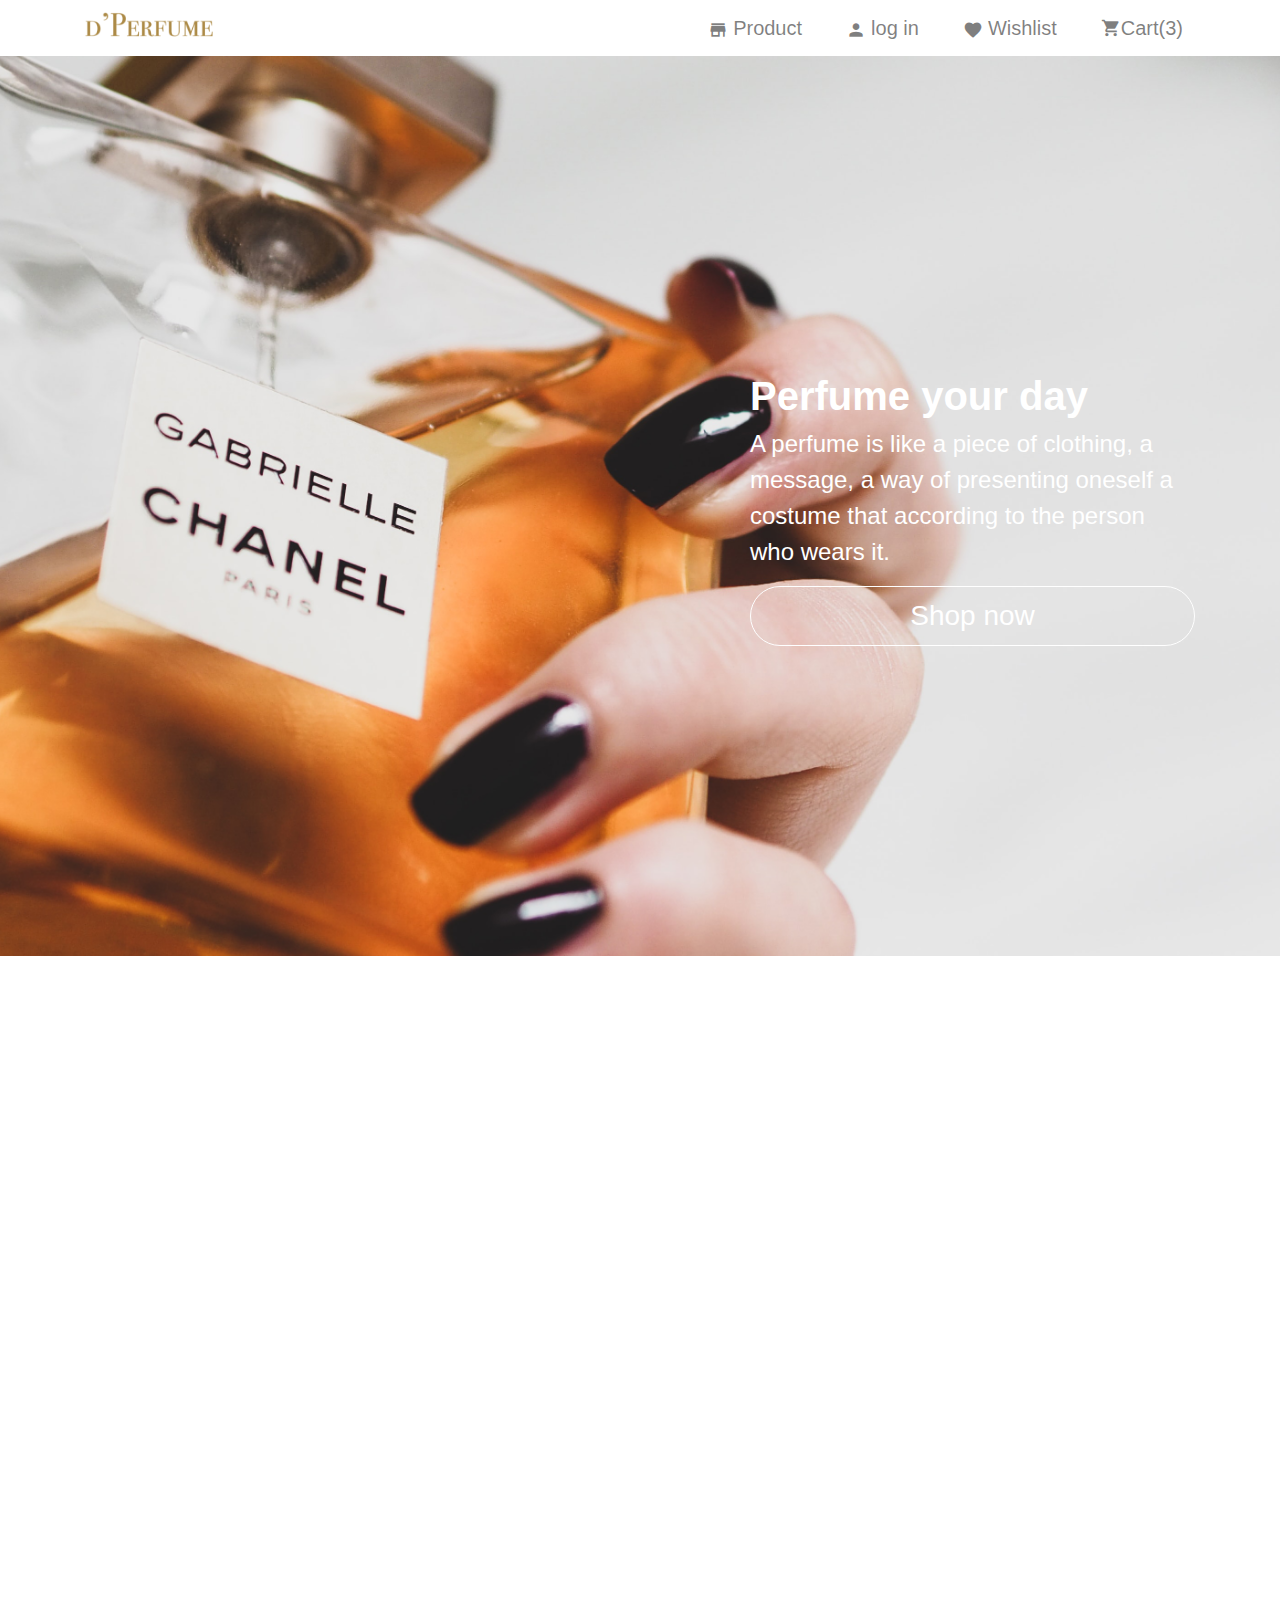
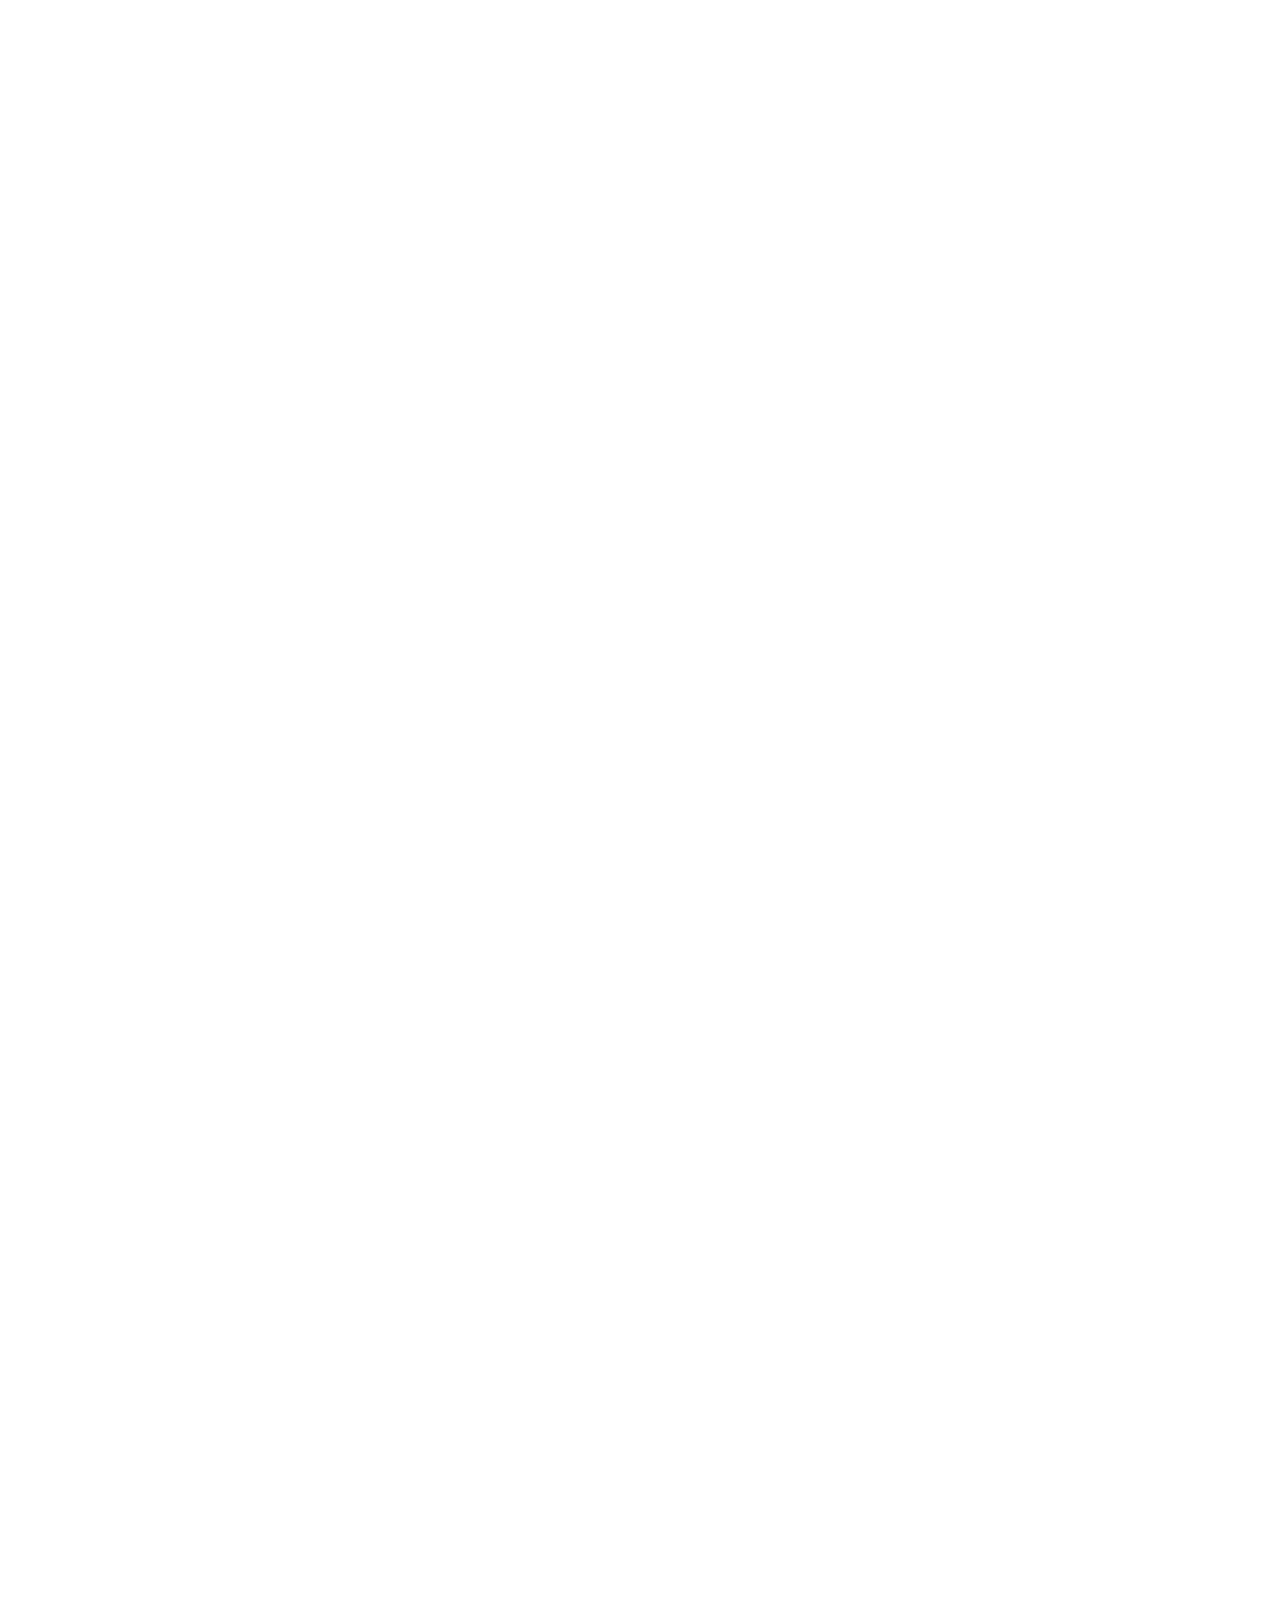
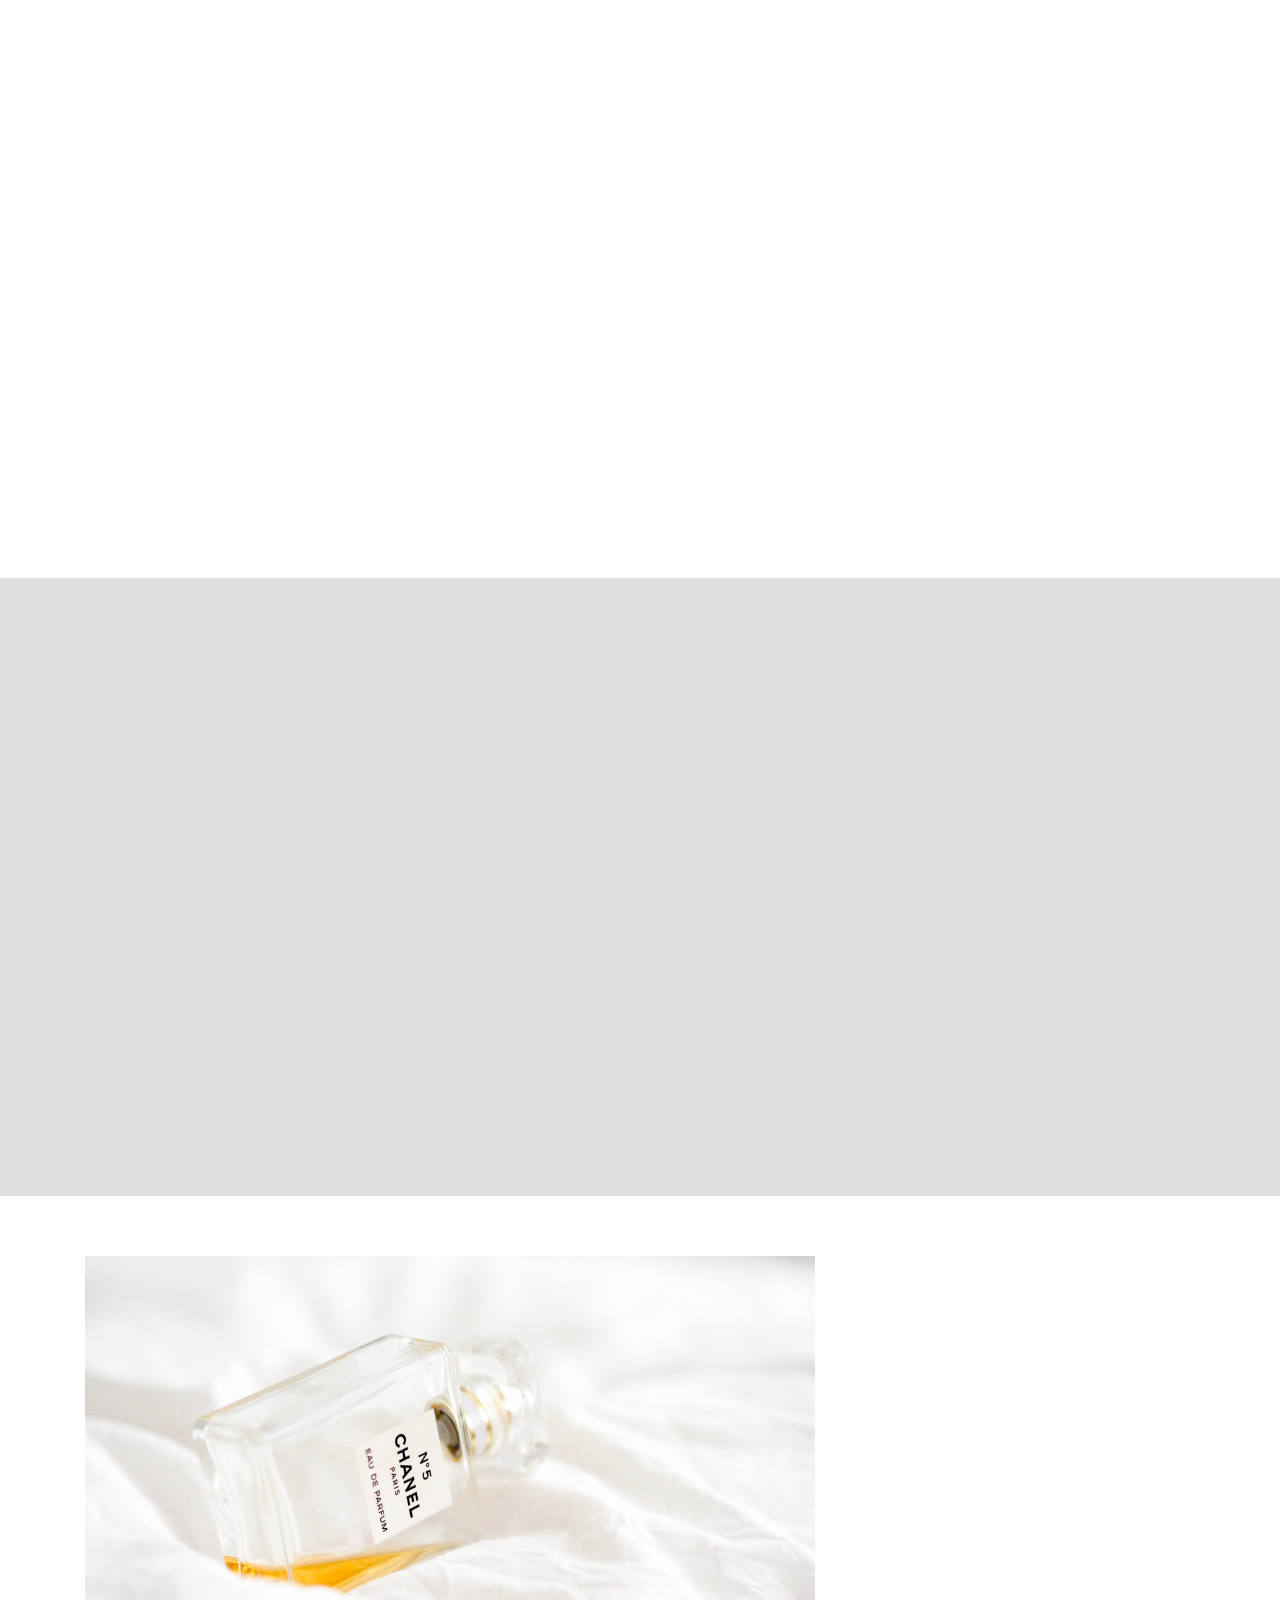
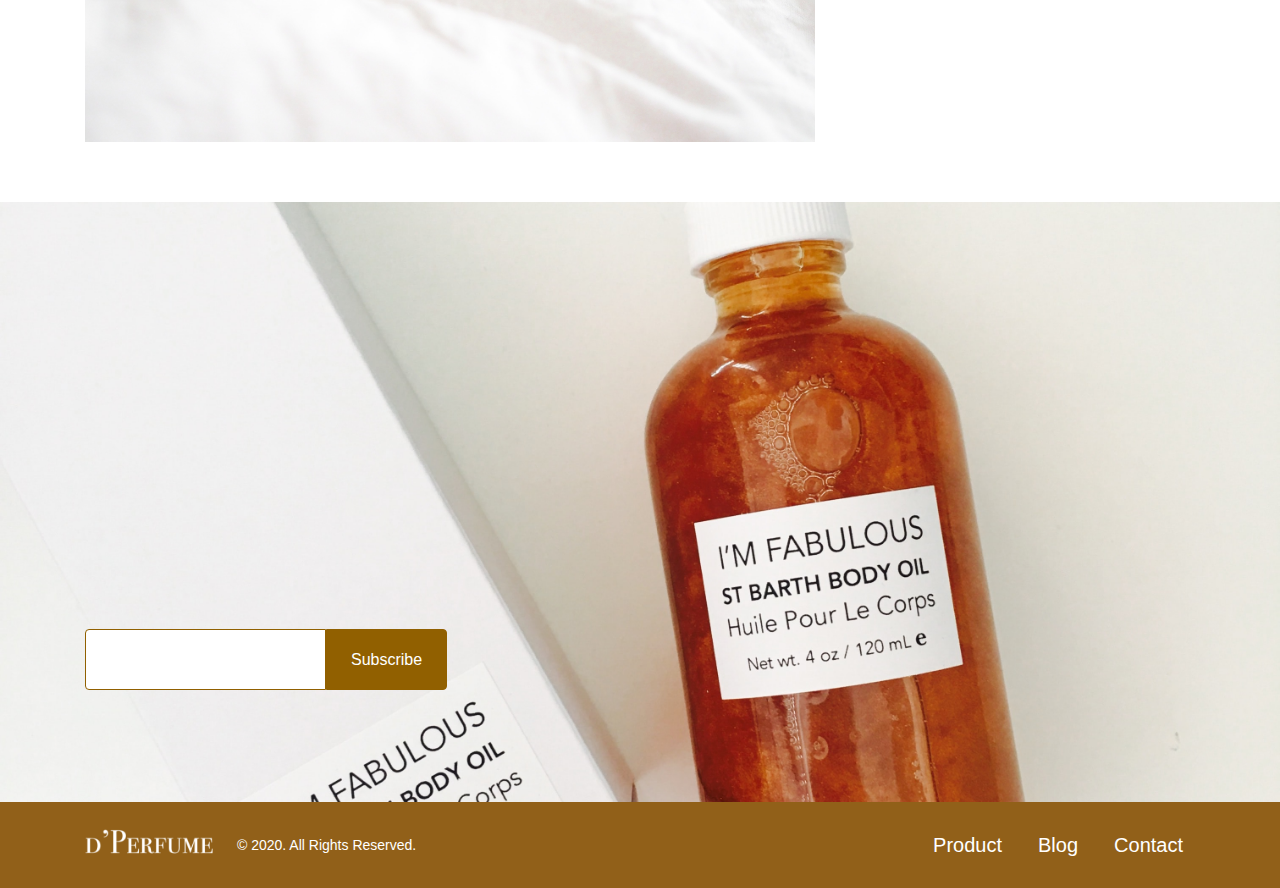
==== commit 010b5623: "Update 2020-12-03T07:50:44.272Z" ====
--- a/index.html
+++ b/index.html
@@ -13,15 +13,16 @@
 </head>
 
 <body>
-  <header class="header">
+  <div class="header">
     <div class="container-fluid container-md">
       <nav class="navbar navbar-expand-md navbar-light bg-light py-lg-1 ">
         <h1 class="ml-5 ml-md-0"><a class="navbar-brand logo" href="index.html">d’Perfume</a></h1>
         <div class="phone-menu d-lg-none d-flex align-items-center">
-          <a class="d-md-none px-1 py-3" href="#">
-            <span class="material-icons cart text-secondary-light">
+          <a class="cart d-md-none px-1 py-3 mr-1" href="#">
+            <span class="material-icons text-secondary-light">
               shopping_cart
             </span>
+            <span class="badge badge-pill badge-primary">3</span>
           </a>
           <button class="navbar-toggler" type="button" data-toggle="collapse"   data-target="#navbarNav" aria-controls="navbarNav" aria-expanded="false" aria-label="Toggle navigation">
             <span class="navbar-toggler-icon"></span>
@@ -69,12 +70,12 @@
         </div>
       </nav>
     </div>
-  </header>
+  </div>
 
   
 
 <!-- banner -->
-<div class="banner">
+<header class="banner">
   <div class="container d-flex">
     <div class="row my-auto">
       <div class="col-lg-5 offset-lg-7"">
@@ -84,46 +85,46 @@
       </div>
     </div>
   </div>
-</div>
+</header>
 
 <!-- info -->
 <div class="container py-10 py-lg-15">
   <ul>
     <li class="row no-gutters flex-lg-row-reverse align-items-center" data-aos="fade-up">
       <img src="./assets/images/index2.jpg" alt="" class="col-lg-6 img-fluid mb-2 mb-lg-0">
-      <div class="info-card col-lg-6 mb-8 mb-lg-0">
-        <h3 class="card-title">Gabrielle CHANEL</h3>
-        <p class="card-text mb-2 mb-lg-4">全新嗅覺體驗，花香四溢、明亮馥郁。結合茉莉、依蘭依蘭、橙花和最迷人的格拉斯晚香玉之花香，呈現出夢幻花香氣息。 極具女性特質的香奈兒嘉柏麗香水，專為光芒四射的她而生。</p>
-        <a href="#" class="card-link">查看更多</a>
-      </div>
+      <ol class="info-card col-lg-6 mb-8 mb-lg-0">
+        <li class="card-title">Gabrielle CHANEL</li>
+        <li class="card-text mb-2 mb-lg-4">全新嗅覺體驗，花香四溢、明亮馥郁。結合茉莉、依蘭依蘭、橙花和最迷人的格拉斯晚香玉之花香，呈現出夢幻花香氣息。 極具女性特質的香奈兒嘉柏麗香水，專為光芒四射的她而生。</li>
+        <li href="#" class="card-link">查看更多</li>
+      </ol>
     </li>
     <li class="row no-gutters align-items-center" data-aos="fade-up">
       <img src="./assets/images/index3.png" alt="" class="col-lg-6 img-fluid mb-2 mb-lg-0">
-      <div class="info-card col-lg-6 mb-8 mb-lg-0">
-        <h3 class="card-title">Five O’clock Au Gingembre</h3>
-        <p class="card-text mb-2 mb-lg-4">生薑與溫醇的肉桂香、紅糖的香甜摻和成一氣，溫暖微辛的氣息反倒形成一股輕煙氤氳開來，還帶點微微煙醺感漫溢在整個鼻息之間，細聞之下,又還有溫溫淡淡的木香，溫和而暖心。</p>
-        <a href="#" class="card-link">查看更多</a>
-      </div>
+      <ol class="info-card col-lg-6 mb-8 mb-lg-0">
+        <li class="card-title">Five O’clock Au Gingembre</li>
+        <li class="card-text mb-2 mb-lg-4">生薑與溫醇的肉桂香、紅糖的香甜摻和成一氣，溫暖微辛的氣息反倒形成一股輕煙氤氳開來，還帶點微微煙醺感漫溢在整個鼻息之間，細聞之下,又還有溫溫淡淡的木香，溫和而暖心。</li>
+        <li href="#" class="card-link">查看更多</li>
+      </ol>
     </li>
     <li class="row no-gutters flex-lg-row-reverse align-items-center" data-aos="fade-up">
       <img src="./assets/images/index4.jpg" alt="" class="col-lg-6 img-fluid mb-2 mb-lg-0">
-      <div class="info-card col-lg-6 mb-8 mb-lg-0">
-        <h3 class="card-title">CHANEL N°5</h3>
-        <p class="card-text mb-2 mb-lg-4">N°5，女性魅力的極致精髓。散發柔美澄透的乙醛花束香氣。經典傳奇香氛，蘊藏於極簡設計的獨特瓶身。</p>
-        <a href="#" class="card-link">查看更多</a>
-      </div>
+      <ol class="info-card col-lg-6 mb-8 mb-lg-0">
+        <li class="card-title">CHANEL N°5</li>
+        <li class="card-text mb-2 mb-lg-4">N°5，女性魅力的極致精髓。散發柔美澄透的乙醛花束香氣。經典傳奇香氛，蘊藏於極簡設計的獨特瓶身。</li>
+        <li href="#" class="card-link">查看更多</li>
+      </ol>
     </li>
     <li class="row no-gutters align-items-center" data-aos="fade-up">
       <img src="./assets/images/index5.jpg" alt="" class="col-lg-6 img-fluid mb-2 mb-lg-0">
-      <div class="info-card col-lg-6">
-        <h3 class="card-subtitle mb-1">1. <br>Levels of Preventive <br>Maintenance Compliance</h3>
-        <p class="card-p mb-5 mb-lg-10 mb-xl-13">The core idea of preventative maintenance is the performance of proactive actions against unscheduled downtime in order to identify potential defects before they evolve into something link severe.</p>
-        <h3 class="card-subtitle mb-1">2. <br>Percentage of <br>Planned Maintenance</h3>
-        <p class="card-p mb-5 mb-lg-10 mb-xl-13">The planned maintenance percentage is the total planned maintenance time in your CMMS software over a date range over the total number of hours of a service performed by the technicians.</p>
-        <h3 class="card-subtitle mb-1">3. <br>Critical percentage of <br>planned maintenance</h3>
-        <p class="card-p mb-5 mb-lg-13 mb-xl-15">Calculating the critical percentage of planned maintenance will help you prioritize the most important operations that should be performed immediately.</p>
-        <a href="#" class="btn-secondary-outline h5-m text-center px-7 px-lg-10 px-xl-13 py-4">Plan a free online training</a>
-      </div>
+      <ol class="info-card col-lg-6">
+        <li class="card-subtitle mb-1">1. <br>Levels of Preventive <br>Maintenance Compliance</li>
+        <li class="card-p mb-5 mb-lg-10 mb-xl-13">The core idea of preventative maintenance is the performance of proactive actions against unscheduled downtime in order to identify potential defects before they evolve into something link severe.</li>
+        <li class="card-subtitle mb-1">2. <br>Percentage of <br>Planned Maintenance</li>
+        <li class="card-p mb-5 mb-lg-10 mb-xl-13">The planned maintenance percentage is the total planned maintenance time in your CMMS software over a date range over the total number of hours of a service performed by the technicians.</li>
+        <li class="card-subtitle mb-1">3. <br>Critical percentage of <br>planned maintenance</li>
+        <li class="card-p mb-5 mb-lg-13 mb-xl-15">Calculating the critical percentage of planned maintenance will help you prioritize the most important operations that should be performed immediately.</li>
+        <li href="#" class="btn-secondary-outline h5-m text-center px-7 px-lg-10 px-xl-13 py-4">Plan a free online training</li>
+      </ol>
     </li>
   </ul>
 </div>
@@ -134,12 +135,12 @@
   <div class="container">
     <ul class="row">
       <li class="product-card col-lg-4 py-2" data-aos="fade-left">
-        <a href="#" class="row">
-          <div class="col-12 mb-2">
+        <a href="#" >
+          <div class="mb-2">
             <img src="./assets/images/index6.jpg" alt="" class="product-photo img-fluid d-none d-lg-block">
             <img src="./assets/images/index6-s.jpg" alt="" class="product-photo img-fluid d-block d-lg-none">
           </div>
-          <div class="col-12">
+          <div>
             <h3 class="card-subtitle">Poppy & Barley</h3>
             <h4 class="card-p mb-1 mb-lg-4">Jo Malone</h4>
             <p class="card-p mb-8 mb-lg-0">NT$1,380<span class="card-p discount ml-2">NT$1,500</span></p>
@@ -147,12 +148,12 @@
         </a>
       </li>
       <li class="product-card col-lg-4 py-2" data-aos="fade-left">
-        <a href="#" class="row">
-          <div class="col-12 mb-2">
+        <a href="#">
+          <div class="mb-2">
             <img src="./assets/images/index7.jpg" alt="" class="product-photo img-fluid d-none d-lg-block">
             <img src="./assets/images/index7-s.jpg" alt="" class="product-photo img-fluid d-block d-lg-none">
           </div>
-          <div class="col-12">
+          <div>
             <h3 class="card-subtitle">Body Wash</h3>
             <h4 class="card-p mb-1 mb-lg-4">Curology</h4>
             <p class="card-p mb-8 mb-lg-0">NT$1,580</p>
@@ -160,13 +161,13 @@
         </a>
       </li>
       <li class="product-card col-lg-4 py-2" data-aos="fade-left">
-        <a href="#" class="row">
-          <div class="sold col-12 mb-2">
+        <a href="#">
+          <div class="sold mb-2">
             <img src="./assets/images/index8.jpg" alt="" class="product-photo img-fluid d-none d-lg-block">
             <img src="./assets/images/index8-s.jpg" alt="" class="product-photo img-fluid d-block d-lg-none">
           </div>
           <p class="sold-text h4-sb text-light text-center">Sold out</p>
-          <div class="col-12">
+          <div>
             <h3 class="card-subtitle">Apple Cider Vinegar Capsule</h3>
             <h4 class="card-p mb-1 mb-lg-4">Tonik</h4>
             <p class="card-p mb-8 mb-lg-0">NT$1,580</p>
@@ -197,13 +198,13 @@
 <div class="subscript">
   <div class="container d-flex pb-28">
     <div class="row w-100 mt-auto">
-      <div class="col-lg-4">
-        <h2 class="h2-sb text-secondary-light mb-5" data-aos="fade-right">記得<br>訂閱以獲取更多資訊！</h2>
+      <form class="col-lg-4">
+        <label for="email" class="h2-sb text-secondary-light mb-5" data-aos="fade-right">記得<br>訂閱以獲取更多資訊！</label>
         <div class="d-flex">
           <input type="email" name="email" id="email" class="h6-m-xs text-secondary-light border border-primary-light rounded-left px-2 px-lg-3 px-lg-4 py-5">
           <input type="submit" value="Subscribe" class="h6-m-xs btn-primary rounded-right px-2 px-lg-6 py-5">
         </div>
-      </div>
+      </form>
     </div>
   </div>
 </div>
@@ -213,7 +214,7 @@
       <div class="container justify-content-center justify-content-lg-between">
         <div class="d-flex align-items-center">
           <h4 class="mr-6 mr-lg-5"><a class="navbar-brand logo" href="index.html">d’Perfume</a></h1>
-          <p class="h7-m text-light">© 2020. All Rights Reserved.</p>
+          <h5 class="hxs-m text-light">© 2020. All Rights Reserved.</h5>
         </div>
         <div class="d-none d-lg-block">
           <ul class="navbar-nav">
--- a/assets/style/all.css
+++ b/assets/style/all.css
@@ -249,7 +249,7 @@
 ul,
 dl {
   margin-top: 0;
-  margin-bottom: 1rem; }
+  margin-bottom: 0; }
 
 ol ol,
 ul ul,
@@ -3241,7 +3241,7 @@
   -webkit-box-pack: justify;
       -ms-flex-pack: justify;
           justify-content: space-between;
-  padding: 2px 4px; }
+  padding: 2px 0; }
   .navbar .container,
   .navbar .container-fluid, .navbar .container-sm, .navbar .container-md, .navbar .container-lg, .navbar .container-xl {
     display: -webkit-box;
@@ -11485,15 +11485,15 @@
     line-height: 1.5;
     font-weight: 600; }
 
-.h7 {
+.hxs {
   font-size: 0.875rem;
   line-height: 1.5;
   font-weight: 400; }
-  .h7-m {
+  .hxs-m {
     font-size: 0.875rem;
     line-height: 1.5;
     font-weight: 500; }
-    .h7-m-xs {
+    .hxs-m-xs {
       font-size: 0.875rem;
       font-weight: 500;
       line-height: 1.2; }
@@ -11697,20 +11697,13 @@
 
 .cart {
   position: relative; }
-  .cart::after {
-    content: '3';
-    display: block;
-    width: 16px;
-    height: 13px;
-    border-radius: 7px;
-    background-color: #916019;
-    position: absolute;
-    color: #FFFFFF;
-    top: -2px;
-    right: -10px;
-    font-size: 12px;
-    line-height: 1.2;
-    text-align: center; }
+
+.badge {
+  position: absolute;
+  top: 5px;
+  right: -10px;
+  font-size: 12px;
+  line-height: 1.2; }
 
 .navbar-collapse {
   -webkit-box-flex: 0;
